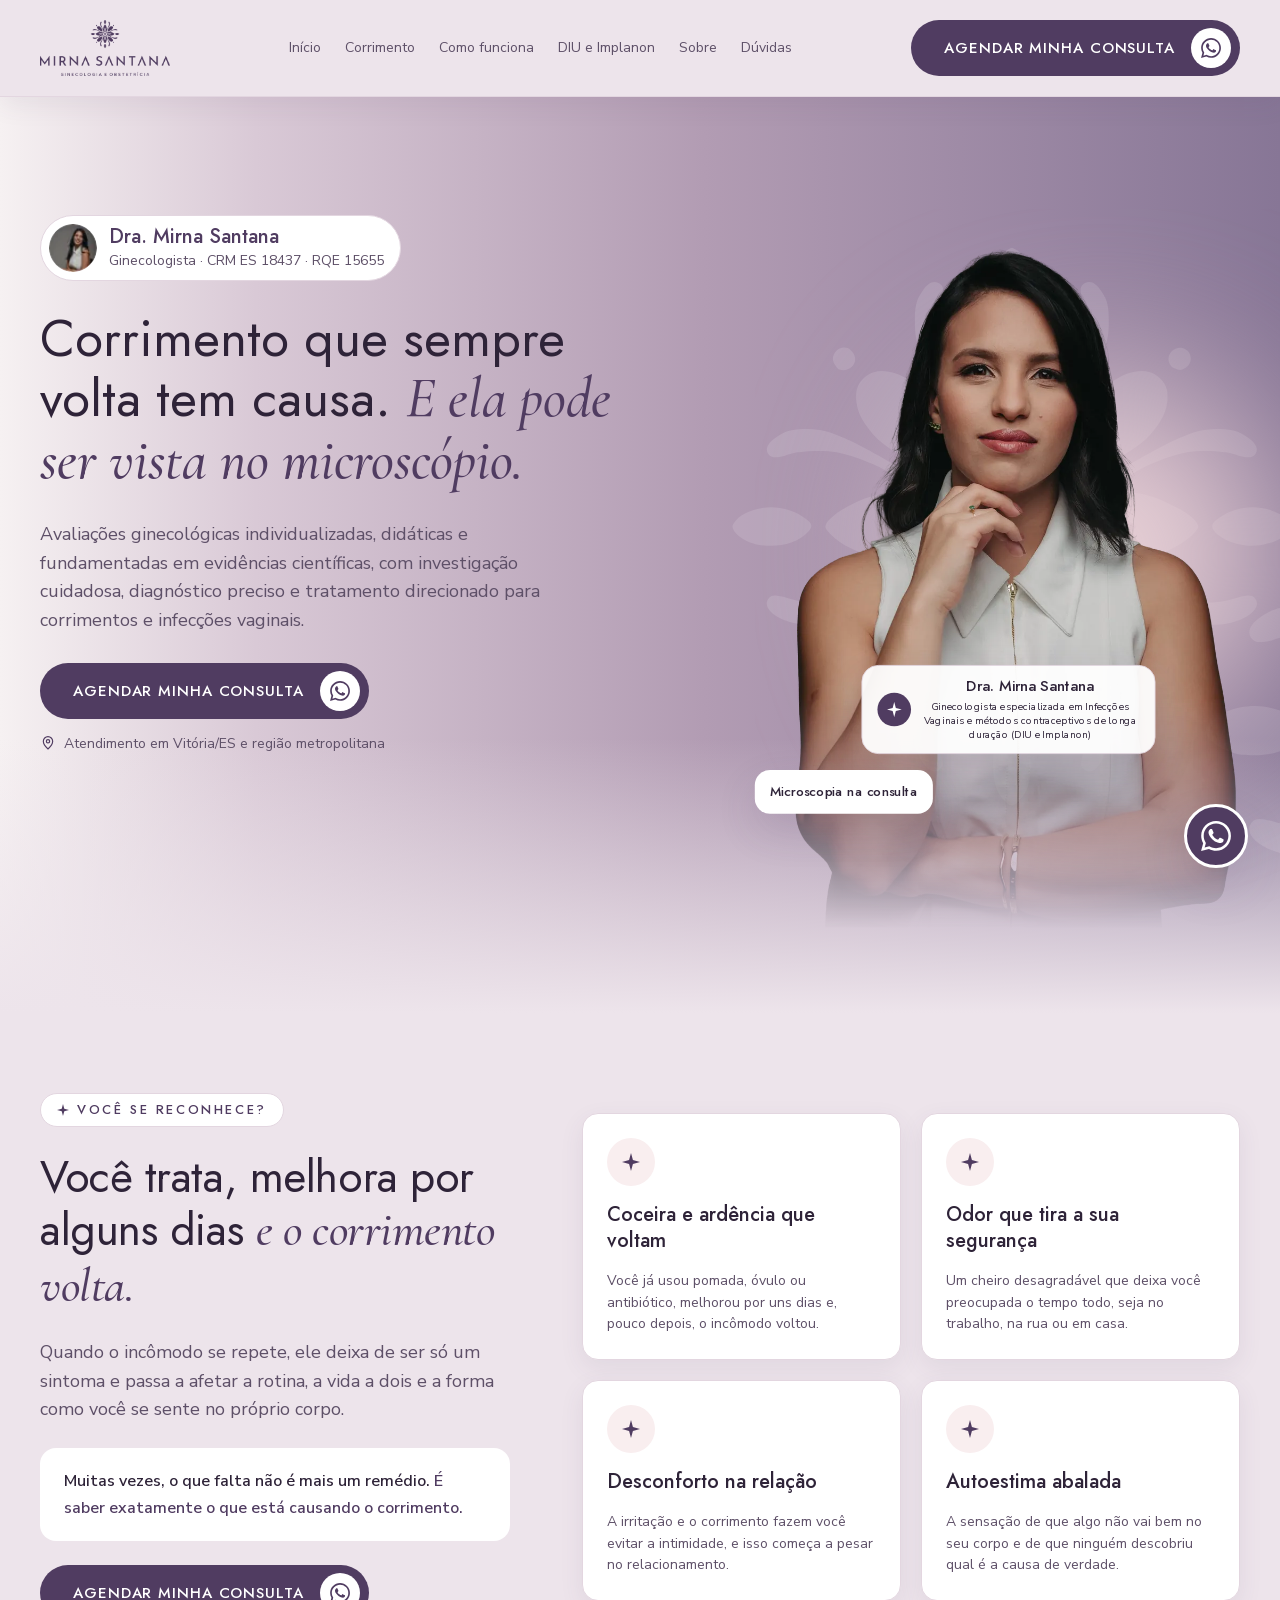
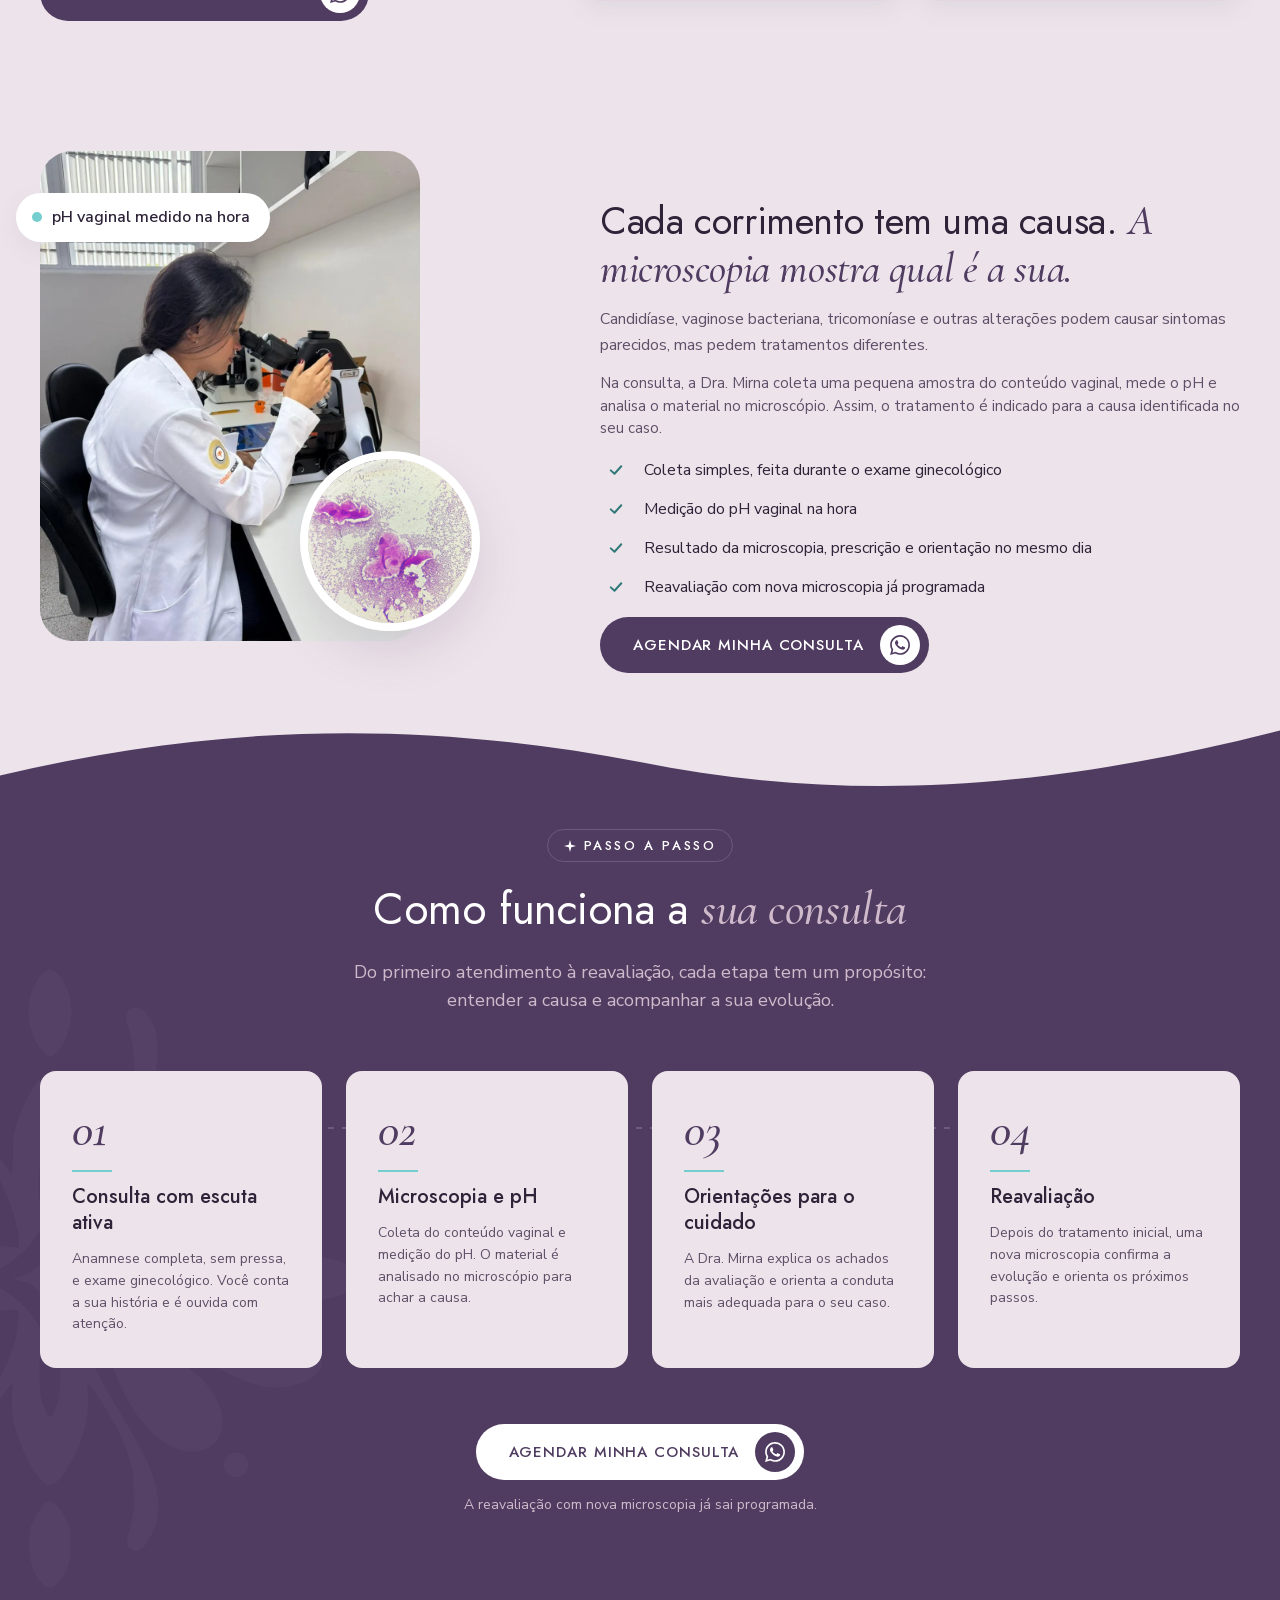
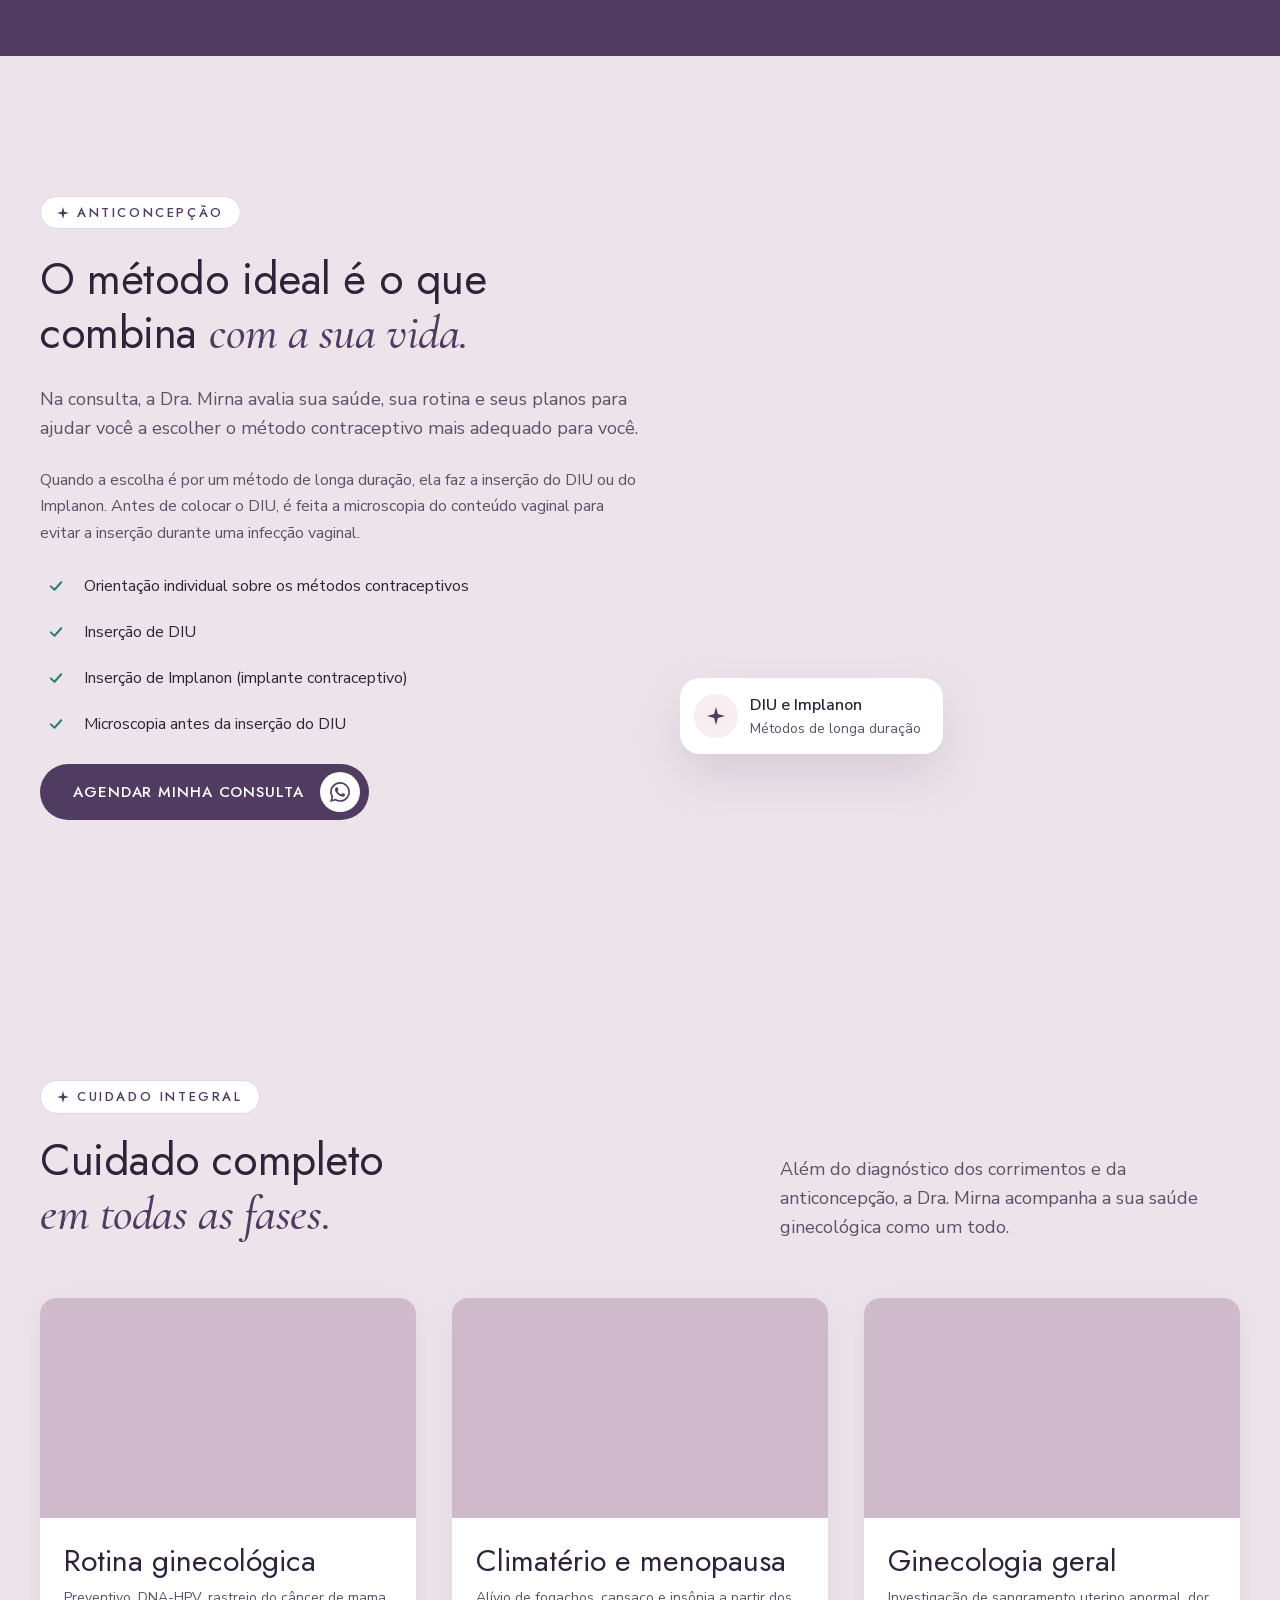
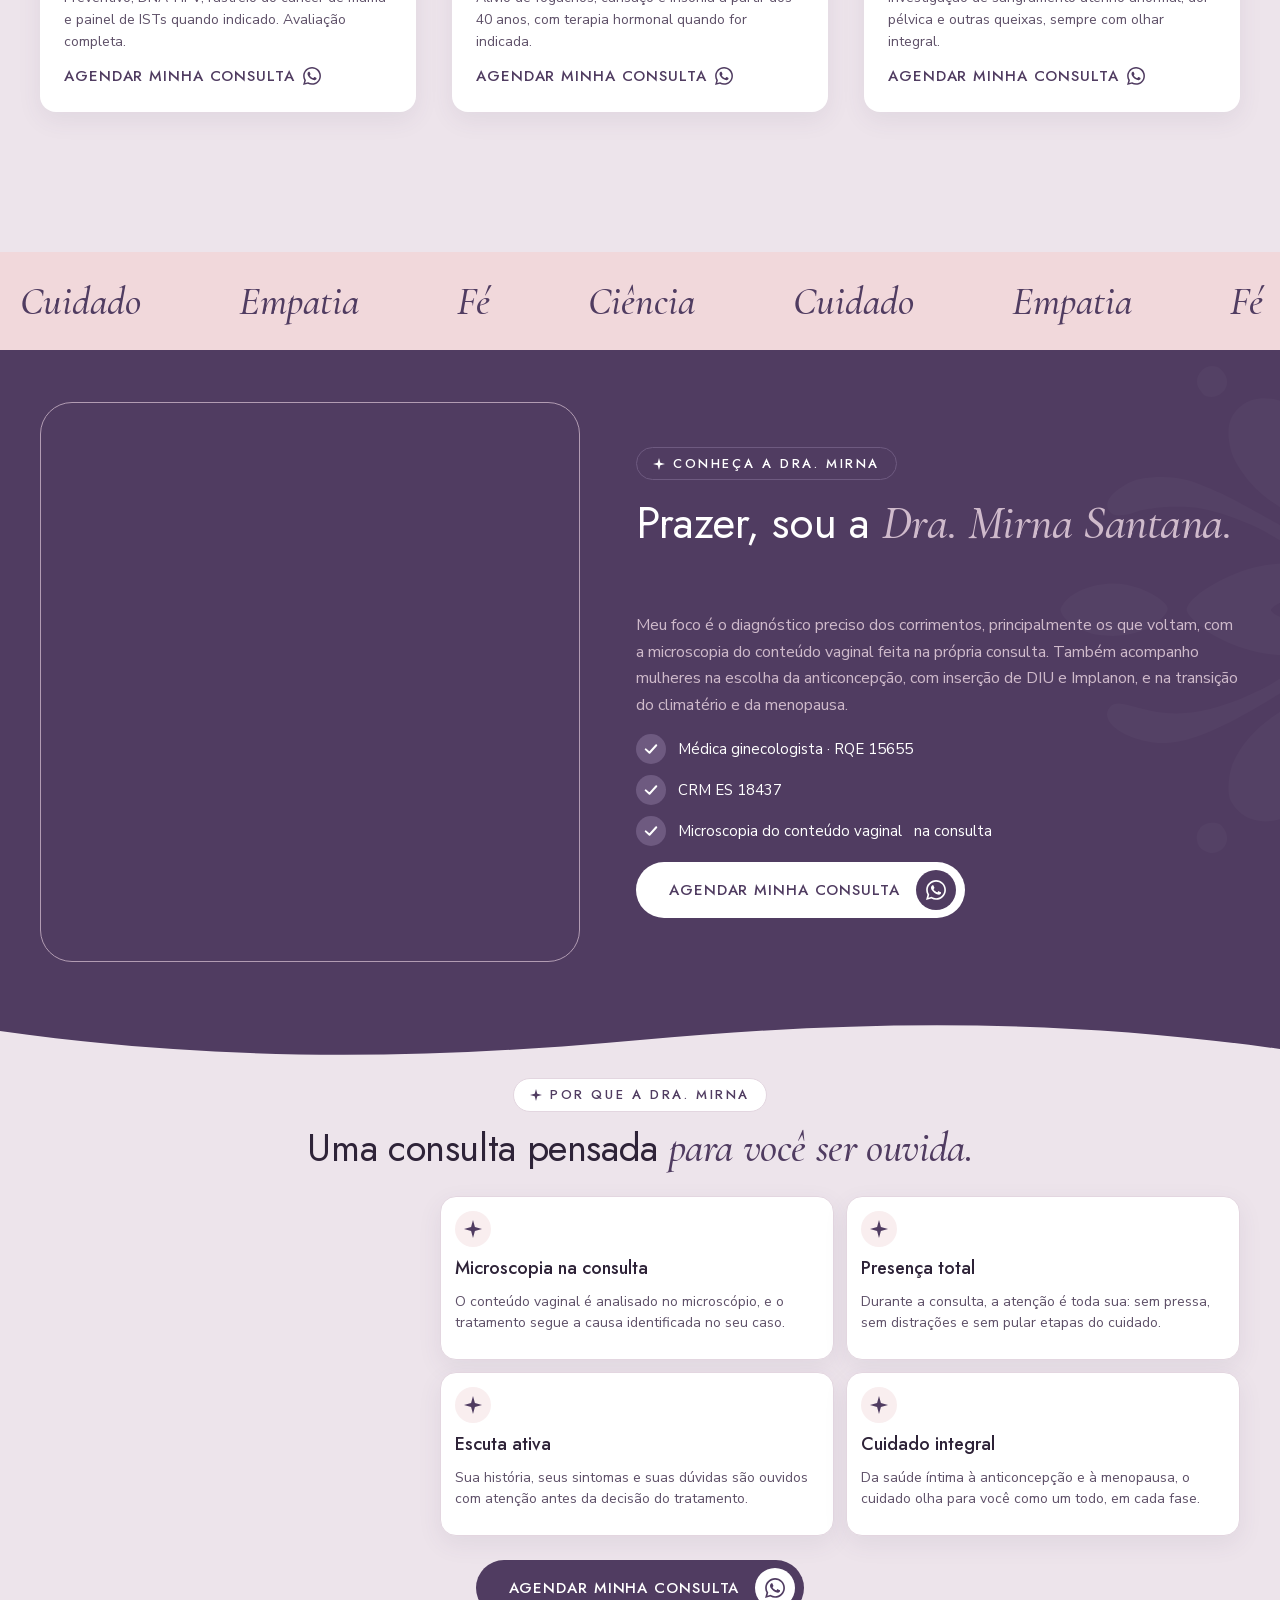
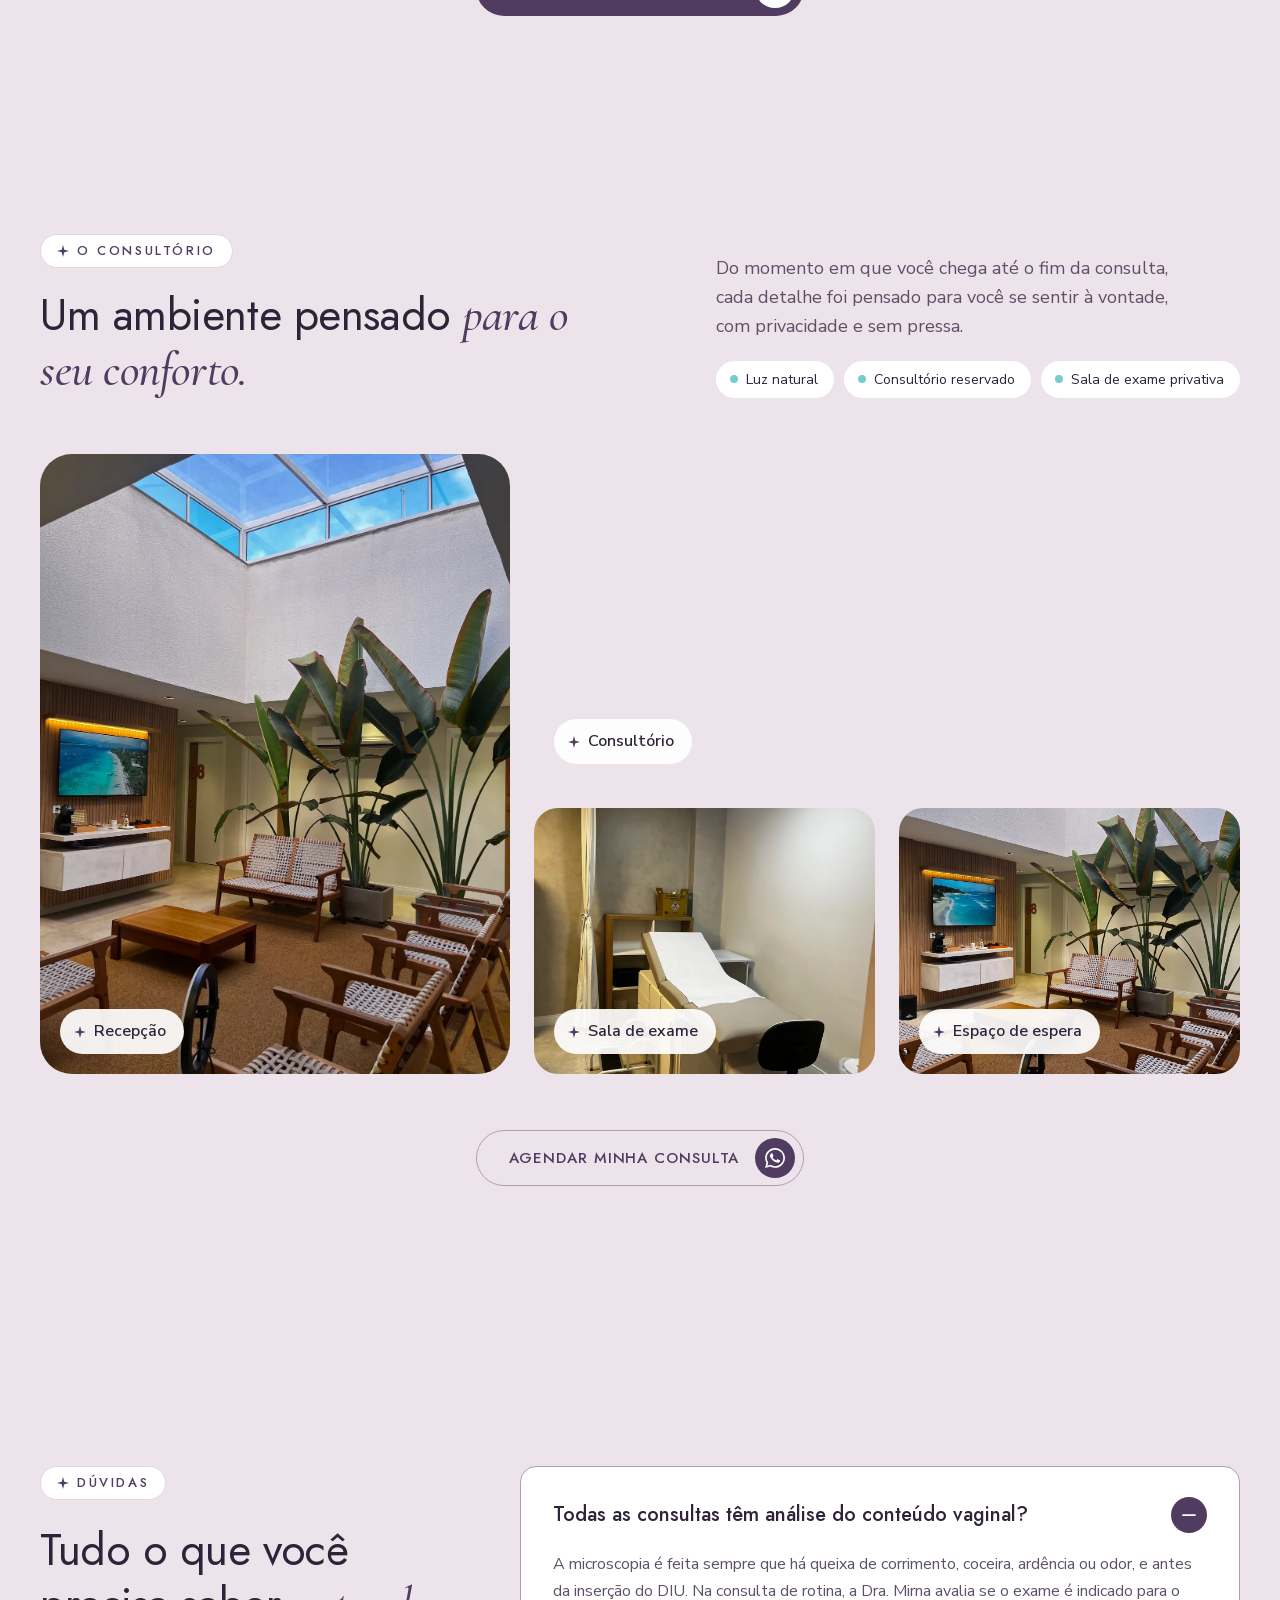
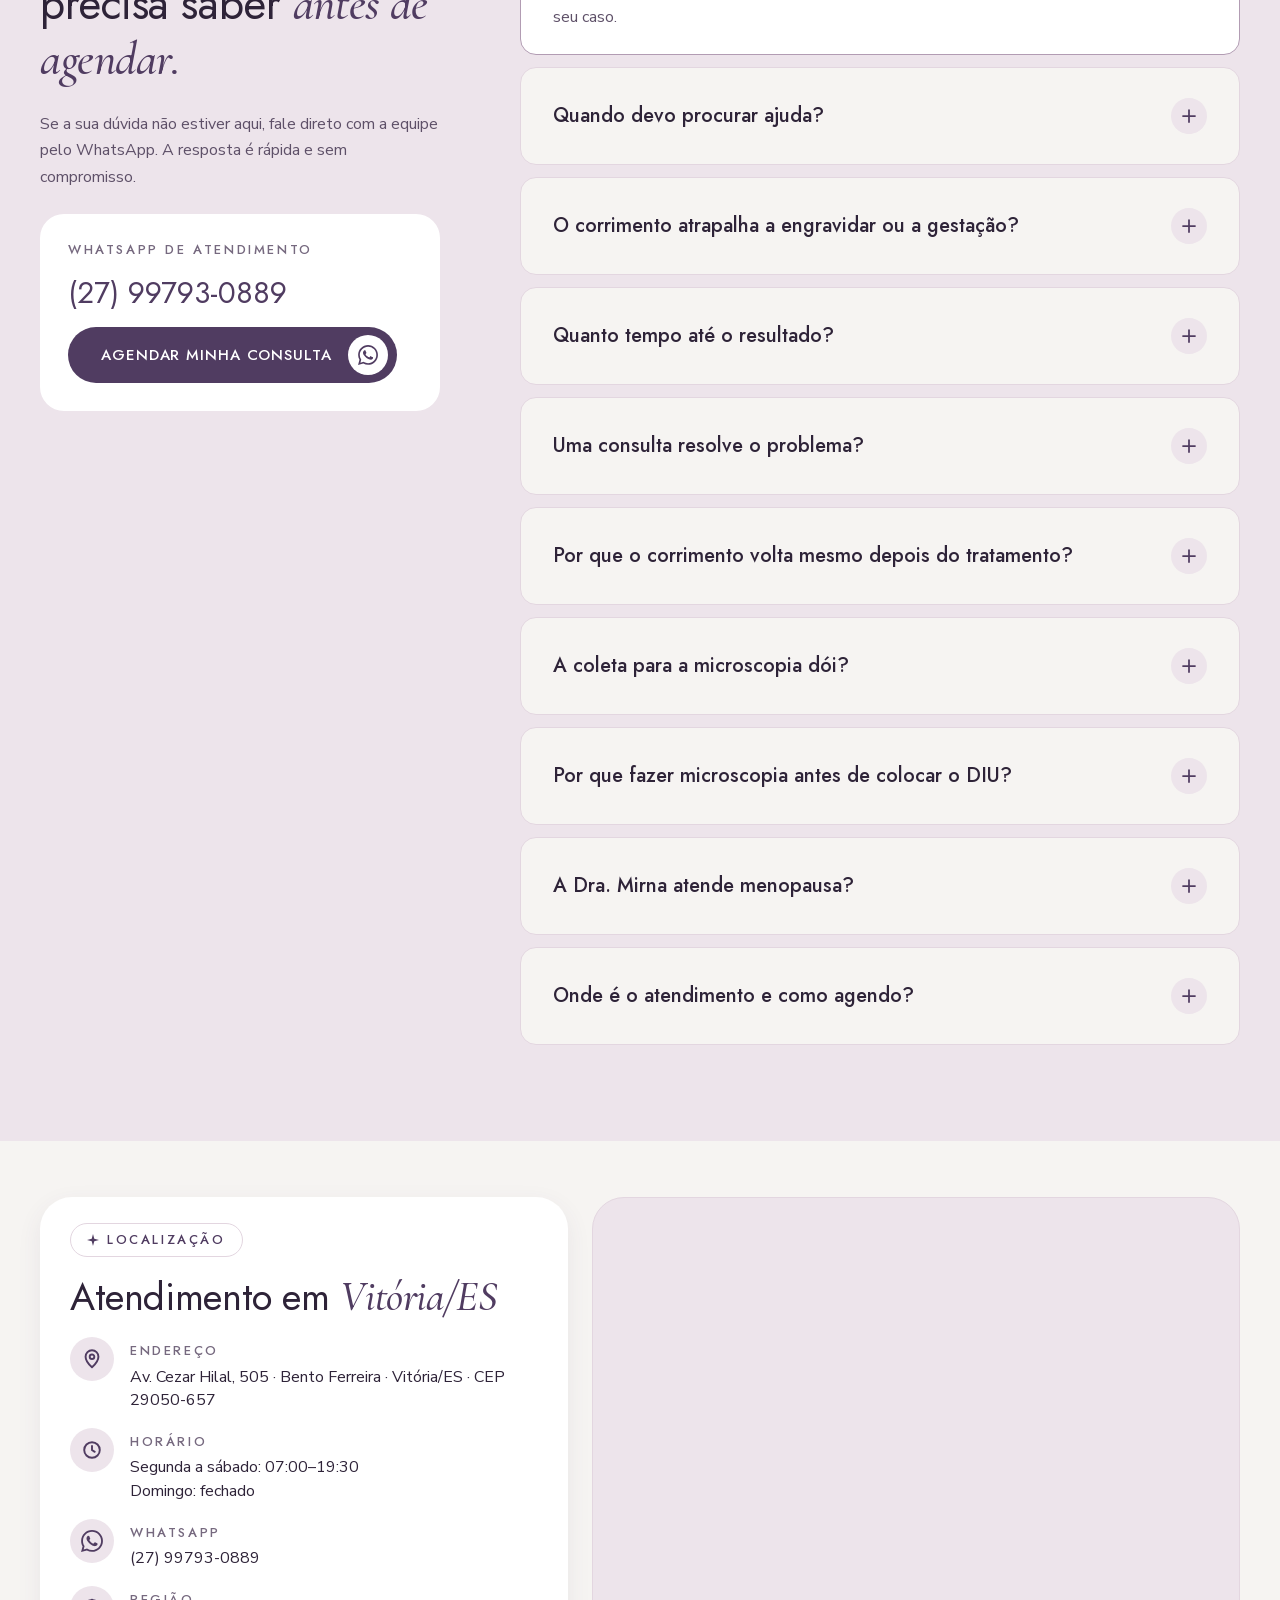
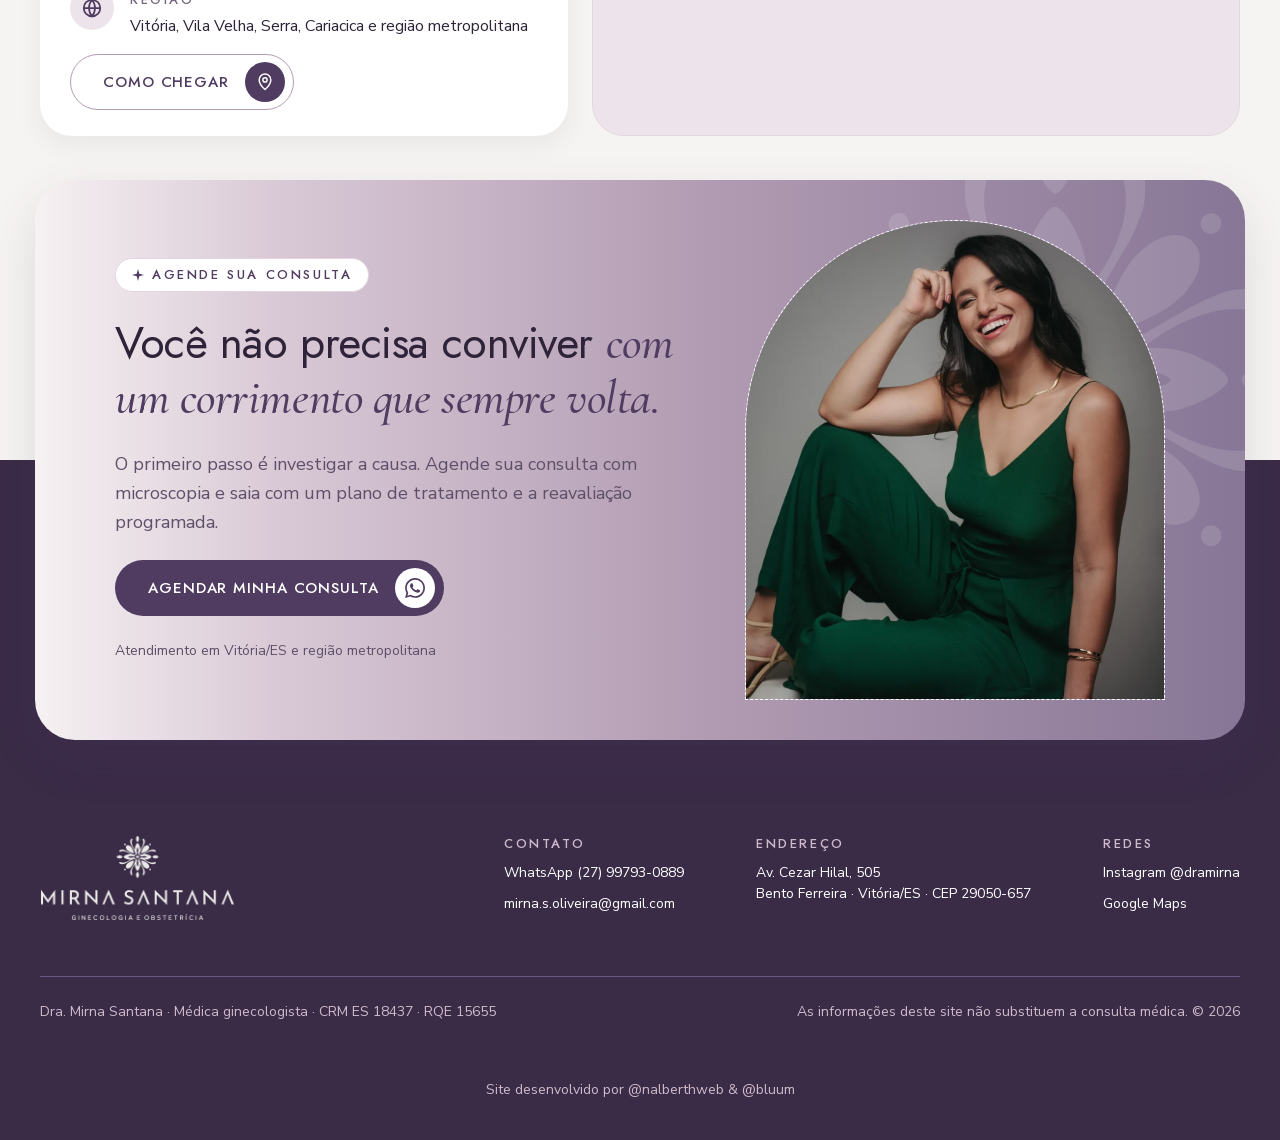
==== index.html @ 60abc52b "Troca foto da maca pela lâmina" ====
<!DOCTYPE html>
<html lang="pt-BR">
<head>
  <meta charset="utf-8">
  <meta name="viewport" content="width=device-width, initial-scale=1">
  <title>Ginecologista em Vitória ES | Dra. Mirna Santana</title>
  <meta name="description" content="Ginecologista em Vitória/ES com microscopia do conteúdo vaginal para corrimento de repetição, DIU, Implanon e menopausa. Agende pelo WhatsApp.">
  <meta property="og:type" content="website">
  <meta property="og:locale" content="pt_BR">
  <meta property="og:title" content="Ginecologista em Vitória ES | Dra. Mirna Santana">
  <meta property="og:description" content="Ginecologista em Vitória/ES com microscopia do conteúdo vaginal para corrimento de repetição, DIU, Implanon e menopausa. Agende pelo WhatsApp.">
  <meta property="og:image" content="assets/img/og-image.jpg">
  <meta name="twitter:card" content="summary_large_image">
  <meta name="twitter:title" content="Ginecologista em Vitória ES | Dra. Mirna Santana">
  <meta name="twitter:description" content="Ginecologista em Vitória/ES com microscopia do conteúdo vaginal para corrimento de repetição, DIU, Implanon e menopausa. Agende pelo WhatsApp.">
  <meta name="twitter:image" content="assets/img/og-image.jpg">
  <!-- PENDENTE: informar o domínio de produção para canonical e URLs absolutas de compartilhamento. -->
  <link rel="icon" type="image/png" sizes="32x32" href="assets/img/favicon-32.png">
  <link rel="apple-touch-icon" sizes="180x180" href="assets/img/favicon-180.png">
  <link rel="preload" href="assets/fonts/jost-latin.woff2" as="font" type="font/woff2" crossorigin>
  <link rel="preload" href="assets/fonts/cormorant-garamond-italic-500.woff2" as="font" type="font/woff2" crossorigin>
  <link rel="preload" href="assets/fonts/nunito-sans-latin.woff2" as="font" type="font/woff2" crossorigin>
  <link rel="stylesheet" href="assets/css/tokens.css">
  <link rel="stylesheet" href="assets/css/base.css">
  <link rel="stylesheet" href="assets/css/components.css">
  <link rel="stylesheet" href="assets/css/sections.css">
  <script type="application/ld+json">
  {
    "@context": "https://schema.org",
    "@type": "Physician",
    "name": "Dra. Mirna Santana",
    "medicalSpecialty": "Gynecologic",
    "telephone": "+55 27 99793-0889",
    "address": {
      "@type": "PostalAddress",
      "streetAddress": "Av. Cezar Hilal, 505, Bento Ferreira",
      "addressLocality": "Vitória",
      "addressRegion": "ES",
      "postalCode": "29050-657",
      "addressCountry": "BR"
    },
    "sameAs": "https://www.instagram.com/dramirna/"
  }
  </script>
  <script type="application/ld+json">
  {
    "@context": "https://schema.org",
    "@type": "FAQPage",
    "mainEntity": [
      {
        "@type": "Question",
        "name": "Todas as consultas têm análise do conteúdo vaginal?",
        "acceptedAnswer": {
          "@type": "Answer",
          "text": "A microscopia é feita sempre que há queixa de corrimento, coceira, ardência ou odor, e antes da inserção do DIU. Na consulta de rotina, a Dra. Mirna avalia se o exame é indicado para o seu caso."
        }
      },
      {
        "@type": "Question",
        "name": "Quando devo procurar ajuda?",
        "acceptedAnswer": {
          "@type": "Answer",
          "text": "Se você percebe corrimento, coceira, ardência, odor ou outro incômodo íntimo, agende uma avaliação. A consulta permite investigar o que está acontecendo no seu caso."
        }
      },
      {
        "@type": "Question",
        "name": "O corrimento atrapalha a engravidar ou a gestação?",
        "acceptedAnswer": {
          "@type": "Answer",
          "text": "Isso depende da causa do corrimento e do seu histórico. A Dra. Mirna avalia os sintomas e orienta os próximos passos de forma individual."
        }
      },
      {
        "@type": "Question",
        "name": "Quanto tempo até o resultado?",
        "acceptedAnswer": {
          "@type": "Answer",
          "text": "A microscopia do conteúdo vaginal é realizada durante a consulta. A Dra. Mirna avalia os achados e orienta os próximos passos de acordo com o seu caso."
        }
      },
      {
        "@type": "Question",
        "name": "Uma consulta resolve o problema?",
        "acceptedAnswer": {
          "@type": "Answer",
          "text": "A consulta é o primeiro passo para identificar a causa e definir o cuidado adequado. A necessidade de acompanhamento depende de cada caso."
        }
      },
      {
        "@type": "Question",
        "name": "Por que o corrimento volta mesmo depois do tratamento?",
        "acceptedAnswer": {
          "@type": "Answer",
          "text": "A recorrência pode ter diferentes causas. Na consulta, a Dra. Mirna investiga o quadro antes de orientar o tratamento."
        }
      },
      {
        "@type": "Question",
        "name": "A coleta para a microscopia dói?",
        "acceptedAnswer": {
          "@type": "Answer",
          "text": "A coleta é feita durante o exame ginecológico. Se você tiver dúvidas ou desconforto, converse com a Dra. Mirna antes e durante o atendimento."
        }
      },
      {
        "@type": "Question",
        "name": "Por que fazer microscopia antes de colocar o DIU?",
        "acceptedAnswer": {
          "@type": "Answer",
          "text": "A análise ajuda a avaliar a saúde vaginal antes da inserção. A Dra. Mirna explica os achados e define com você os próximos passos."
        }
      },
      {
        "@type": "Question",
        "name": "A Dra. Mirna atende menopausa?",
        "acceptedAnswer": {
          "@type": "Answer",
          "text": "Sim. A Dra. Mirna acompanha o climatério e a menopausa, avaliando sintomas e conversando sobre as opções de cuidado para cada mulher."
        }
      },
      {
        "@type": "Question",
        "name": "Onde é o atendimento e como agendo?",
        "acceptedAnswer": {
          "@type": "Answer",
          "text": "O atendimento é na Av. Cezar Hilal, 505, Bento Ferreira, Vitória/ES, CEP 29050-657. Para agendar, fale com a equipe pelo WhatsApp no número (27) 99793-0889."
        }
      }
    ]
  }
  </script>
  <script type="module" src="assets/js/main.js"></script>
</head>
<body>
  <a class="skip-link" href="#conteudo">Pular para o conteúdo</a>
  <a class="whatsapp-float" data-wa="flutuante" href="https://wa.me/5527997930889" target="_blank" rel="noopener" aria-label="Agendar minha consulta pelo WhatsApp"><img src="assets/svg/icone-whatsapp-desktop.svg" alt="" width="30" height="30" aria-hidden="true"></a>
  <span class="header-sentinel" aria-hidden="true"></span>
  <header class="site-header">
    <div class="container site-header__inner">
      <a class="site-header__brand" href="#inicio" aria-label="Dra. Mirna Santana, início">
        <picture>
          <source srcset="assets/img/logo-wordmark-header-desktop.webp" type="image/webp">
          <img class="site-header__logo" src="assets/img/logo-wordmark-header-desktop.png" alt="Dra. Mirna Santana, Ginecologia e Obstetrícia" width="130" height="56" decoding="async">
        </picture>
      </a>
      <button class="site-header__menu-toggle" type="button" aria-label="Abrir menu" aria-controls="menu-principal" aria-expanded="false">
        <img src="assets/svg/icone-menu.svg" alt="" width="22" height="22" aria-hidden="true">
      </button>
      <nav class="site-header__nav" id="menu-principal" aria-label="Navegação principal">
        <a href="#inicio">Início</a>
        <a href="#corrimento">Corrimento</a>
        <a href="#como-funciona">Como funciona</a>
        <a href="#diu-e-implanon">DIU e Implanon</a>
        <a href="#sobre">Sobre</a>
        <a href="#duvidas">Dúvidas</a>
        <a class="btn btn--primary site-header__mobile-cta" data-wa="header" href="https://wa.me/5527997930889" target="_blank" rel="noopener"><span class="btn__label">Agendar minha consulta</span><span class="btn__icon" aria-hidden="true"><img src="assets/svg/icone-whatsapp-desktop.svg" alt="" width="20" height="20"></span></a>
      </nav>
      <a class="btn btn--primary site-header__contact" data-wa="header" href="https://wa.me/5527997930889" target="_blank" rel="noopener"><span class="btn__label">Agendar minha consulta</span><span class="btn__icon" aria-hidden="true"><img src="assets/svg/icone-whatsapp-desktop.svg" alt="" width="20" height="20"></span></a>
    </div>
  </header>
  <main id="conteudo">
    <section class="hero" id="inicio" aria-labelledby="hero-title">
      <div class="hero__decoration hero__decoration--right" aria-hidden="true"></div>
      <div class="container hero__inner">
        <div class="hero__content">
          <div class="selo-medica selo-medica--compact hero__seal">
            <span class="selo-medica__photo"><picture><source media="(min-width: 1024px)" srcset="assets/img/selo-foto-dra-mirna-desktop.webp" type="image/webp"><source srcset="assets/img/selo-foto-dra-mirna.webp" type="image/webp"><img src="assets/img/selo-foto-dra-mirna.png" alt="" width="48" height="48"></picture></span>
            <span class="selo-medica__body"><span class="selo-medica__name">Dra. Mirna Santana</span><span class="selo-medica__registry">Ginecologista · CRM ES 18437 · RQE 15655</span></span>
          </div>
          <h1 class="hero__title" id="hero-title">Corrimento que sempre volta tem causa. <em>E ela pode ser vista no microscópio.</em></h1>
          <p class="hero__description">Avaliações ginecológicas individualizadas, didáticas e fundamentadas em evidências científicas, com investigação cuidadosa, diagnóstico preciso e tratamento direcionado para corrimentos e infecções vaginais.</p>
          <div class="hero__actions">
            <a class="btn btn--primary hero__cta" data-wa="hero" href="https://wa.me/5527997930889" target="_blank" rel="noopener"><span class="btn__label">Agendar minha consulta</span><span class="btn__icon" aria-hidden="true"><img src="assets/svg/icone-whatsapp-desktop.svg" alt="" width="20" height="20"></span></a>
            <p class="hero__location"><img src="assets/svg/icone-pin.svg" alt="" width="16" height="16" aria-hidden="true">Atendimento em Vitória/ES e região metropolitana</p>
          </div>
        </div>
        <div class="hero__media">
          <img class="hero__mandala" src="assets/svg/logo-simbolo1.svg" alt="" width="420" height="420" aria-hidden="true">
          <img class="hero__glow" src="assets/svg/ornamento-hero.svg" alt="" width="414" height="413" aria-hidden="true">
          <picture class="hero__portrait"><source srcset="assets/img/hero-dra-mirna.webp" type="image/webp"><img src="assets/img/hero-dra-mirna.png" alt="Dra. Mirna Santana" width="1068" height="1600" fetchpriority="high"></picture>
          <div class="hero__identity"><span class="hero__identity-icon" aria-hidden="true"><img src="assets/svg/icone-estrela-hero-desktop.svg" alt="" width="18" height="18"></span><span class="hero__identity-copy"><strong>Dra. Mirna Santana</strong><span>Ginecologista especializada em Infecções Vaginais e métodos contraceptivos de longa duração (DIU e Implanon)</span></span></div>
          <div class="hero__note"><strong>Microscopia na consulta</strong></div>
        </div>
      </div>
    </section>
    <section class="problem" id="corrimento" aria-labelledby="problem-title">
      <div class="container problem__inner">
        <div class="problem__left">
          <div class="problem__intro">
            <span class="eyebrow"><img class="eyebrow__icon" src="assets/svg/icone-estrela.svg" alt="" width="12" height="12" aria-hidden="true">Você se reconhece?</span>
            <h2 class="problem__title" id="problem-title">Você trata, melhora por alguns dias <em>e o corrimento volta.</em></h2>
            <p class="problem__description">Quando o incômodo se repete, ele deixa de ser só um sintoma e passa a afetar a rotina, a vida a dois e a forma como você se sente no próprio corpo.</p>
          </div>
          <p class="problem__turn">Muitas vezes, o que falta não é mais um remédio. <strong>É saber exatamente o que está causando o corrimento.</strong></p>
          <a class="btn btn--primary problem__cta" data-wa="problema" href="https://wa.me/5527997930889" target="_blank" rel="noopener"><span class="btn__label">Agendar minha consulta</span><span class="btn__icon" aria-hidden="true"><img src="assets/svg/icone-whatsapp-desktop.svg" alt="" width="20" height="20"></span></a>
        </div>
        <div class="problem__cards">
          <article class="card-sintoma"><span class="card-sintoma__icon"><img src="assets/svg/icone-estrela.svg" alt="" width="18" height="18" aria-hidden="true"></span><h3 class="card-sintoma__title">Coceira e ardência que voltam</h3><p class="card-sintoma__text">Você já usou pomada, óvulo ou antibiótico, melhorou por uns dias e, pouco depois, o incômodo voltou.</p></article>
          <article class="card-sintoma"><span class="card-sintoma__icon"><img src="assets/svg/icone-estrela.svg" alt="" width="18" height="18" aria-hidden="true"></span><h3 class="card-sintoma__title">Odor que tira a sua segurança</h3><p class="card-sintoma__text">Um cheiro desagradável que deixa você preocupada o tempo todo, seja no trabalho, na rua ou em casa.</p></article>
          <article class="card-sintoma"><span class="card-sintoma__icon"><img src="assets/svg/icone-estrela.svg" alt="" width="18" height="18" aria-hidden="true"></span><h3 class="card-sintoma__title">Desconforto na relação</h3><p class="card-sintoma__text">A irritação e o corrimento fazem você evitar a intimidade, e isso começa a pesar no relacionamento.</p></article>
          <article class="card-sintoma"><span class="card-sintoma__icon"><img src="assets/svg/icone-estrela.svg" alt="" width="18" height="18" aria-hidden="true"></span><h3 class="card-sintoma__title">Autoestima abalada</h3><p class="card-sintoma__text">A sensação de que algo não vai bem no seu corpo e de que ninguém descobriu qual é a causa de verdade.</p></article>
        </div>
      </div>
    </section>
    <section class="solution" aria-labelledby="solution-title">
      <div class="solution__arc">
        <div class="container solution__inner">
          <div class="solution__media">
            <picture class="solution__photo"><source srcset="assets/img/dra-mirna-microscopio.webp" type="image/webp"><img src="assets/img/dra-mirna-microscopio.jpg" alt="Dra. Mirna observando uma amostra ao microscópio" width="960" height="1280" loading="lazy" decoding="async"></picture>
            <div class="solution__slide"><img src="assets/img/lamina.webp" alt="Lâmina observada ao microscópio" width="3024" height="4032" loading="lazy" decoding="async"></div>
            <span class="solution__tag"><span aria-hidden="true"></span>pH vaginal medido na hora</span>
          </div>
          <div class="solution__copy">
            <span class="eyebrow solution__eyebrow"><img class="eyebrow__icon" src="assets/svg/icone-estrela.svg" alt="" width="12" height="12" aria-hidden="true">O diferencial da consulta</span>
            <h2 class="solution__title" id="solution-title">Cada corrimento tem uma causa. <em>A microscopia mostra qual é a sua.</em></h2>
            <p class="solution__lead">Candidíase, vaginose bacteriana, tricomoníase e outras alterações podem causar sintomas parecidos, mas pedem tratamentos diferentes.</p>
            <p class="solution__text">Na consulta, a Dra. Mirna coleta uma pequena amostra do conteúdo vaginal, mede o pH e analisa o material no microscópio. Assim, o tratamento é indicado para a causa identificada no seu caso.</p>
            <div class="solution__list">
              <div class="credencial"><span class="credencial__badge"><img src="assets/svg/icone-check.svg" alt="" width="18" height="18" aria-hidden="true"></span><p class="credencial__text"><span class="solution__mobile">Coleta simples, feita durante o exame</span><span class="solution__desktop">Coleta simples, feita durante o exame ginecológico</span></p></div>
              <div class="credencial"><span class="credencial__badge"><img src="assets/svg/icone-check.svg" alt="" width="18" height="18" aria-hidden="true"></span><p class="credencial__text">Medição do pH vaginal na hora</p></div>
              <div class="credencial"><span class="credencial__badge"><img src="assets/svg/icone-check.svg" alt="" width="18" height="18" aria-hidden="true"></span><p class="credencial__text">Resultado da microscopia, prescrição e orientação no mesmo dia</p></div>
              <div class="credencial"><span class="credencial__badge"><img src="assets/svg/icone-check.svg" alt="" width="18" height="18" aria-hidden="true"></span><p class="credencial__text"><span class="solution__mobile">Reavaliação com nova microscopia</span><span class="solution__desktop">Reavaliação com nova microscopia já programada</span></p></div>
            </div>
            <a class="btn btn--primary solution__cta" data-wa="solucao" href="https://wa.me/5527997930889" target="_blank" rel="noopener"><span class="btn__label">Agendar minha consulta</span><span class="btn__icon" aria-hidden="true"><img src="assets/svg/icone-whatsapp-desktop.svg" alt="" width="20" height="20"></span></a>
          </div>
        </div>
      </div>
    </section>
    <section class="process" id="como-funciona" aria-labelledby="process-title">
      <picture class="process__wave" aria-hidden="true"><source media="(min-width: 1024px)" srcset="assets/svg/divisor-onda-como-desktop.svg"><img src="assets/svg/divisor-onda-como-funciona.svg" alt="" width="390" height="40"></picture>
      <picture class="process__decoration" aria-hidden="true"><source media="(min-width: 1024px)" srcset="assets/svg/logo-simbolo-como-desktop.svg"><img src="assets/svg/logo-simbolo3.svg" alt="" width="360" height="360"></picture>
      <div class="container process__inner">
        <div class="process__intro">
          <span class="eyebrow eyebrow--on-dark"><img class="eyebrow__icon" src="assets/svg/icone-estrela-clara.svg" alt="" width="12" height="12" aria-hidden="true">Passo a passo</span>
          <h2 class="process__title" id="process-title">Como funciona a <em>sua consulta</em></h2>
          <p class="process__description">Do primeiro atendimento à reavaliação, cada etapa tem um propósito: entender a causa e acompanhar a sua evolução.</p>
        </div>
        <div class="process__steps">
          <img class="process__line" src="assets/svg/linha-processo-desktop.svg" alt="" width="1100" height="2" aria-hidden="true">
          <article class="card-etapa"><p class="card-etapa__number">01</p><span class="card-etapa__rule" aria-hidden="true"></span><h3 class="card-etapa__title">Consulta com escuta ativa</h3><p class="card-etapa__text">Anamnese completa, sem pressa, e exame ginecológico. Você conta a sua história e é ouvida com atenção.</p></article>
          <article class="card-etapa"><p class="card-etapa__number">02</p><span class="card-etapa__rule" aria-hidden="true"></span><h3 class="card-etapa__title">Microscopia e pH</h3><p class="card-etapa__text">Coleta do conteúdo vaginal e medição do pH. O material é analisado no microscópio para achar a causa.</p></article>
          <article class="card-etapa"><p class="card-etapa__number">03</p><span class="card-etapa__rule" aria-hidden="true"></span><h3 class="card-etapa__title">Orientações para o cuidado</h3><p class="card-etapa__text">A Dra. Mirna explica os achados da avaliação e orienta a conduta mais adequada para o seu caso.</p></article>
          <article class="card-etapa"><p class="card-etapa__number">04</p><span class="card-etapa__rule" aria-hidden="true"></span><h3 class="card-etapa__title">Reavaliação</h3><p class="card-etapa__text">Depois do tratamento inicial, uma nova microscopia confirma a evolução e orienta os próximos passos.</p></article>
        </div>
        <div class="process__actions">
          <a class="btn btn--on-dark" data-wa="como" href="https://wa.me/5527997930889" target="_blank" rel="noopener"><span class="btn__label">Agendar minha consulta</span><span class="btn__icon" aria-hidden="true"><img src="assets/svg/icone-whatsapp-desktop.svg" alt="" width="20" height="20"></span></a>
          <p><span class="process__mobile">A reavaliação já sai programada.</span><span class="process__desktop">A reavaliação com nova microscopia já sai programada.</span></p>
        </div>
      </div>
    </section>
    <section class="diu" id="diu-e-implanon" aria-labelledby="diu-title">
      <div class="container diu__inner">
        <div class="diu__copy">
          <span class="eyebrow diu__eyebrow"><img class="eyebrow__icon" src="assets/svg/icone-estrela.svg" alt="" width="12" height="12" aria-hidden="true">Anticoncepção</span>
          <h2 class="diu__title" id="diu-title">O método ideal é o que combina <em>com a sua vida.</em></h2>
          <p class="diu__lead">Na consulta, a Dra. Mirna avalia sua saúde, sua rotina e seus planos para ajudar você a escolher o método contraceptivo mais adequado para você.</p>
          <p class="diu__text">Quando a escolha é por um método de longa duração, ela faz a inserção do DIU ou do Implanon. Antes de colocar o DIU, é feita a microscopia do conteúdo vaginal para evitar a inserção durante uma infecção vaginal.</p>
          <div class="diu__list">
            <div class="credencial"><span class="credencial__badge"><img src="assets/svg/icone-check.svg" alt="" width="18" height="18" aria-hidden="true"></span><p class="credencial__text"><span class="diu__mobile">Orientação individual sobre os métodos</span><span class="diu__desktop">Orientação individual sobre os métodos contraceptivos</span></p></div>
            <div class="credencial"><span class="credencial__badge"><img src="assets/svg/icone-check.svg" alt="" width="18" height="18" aria-hidden="true"></span><p class="credencial__text">Inserção de DIU</p></div>
            <div class="credencial"><span class="credencial__badge"><img src="assets/svg/icone-check.svg" alt="" width="18" height="18" aria-hidden="true"></span><p class="credencial__text"><span class="diu__mobile">Inserção de Implanon</span><span class="diu__desktop">Inserção de Implanon (implante contraceptivo)</span></p></div>
            <div class="credencial"><span class="credencial__badge"><img src="assets/svg/icone-check.svg" alt="" width="18" height="18" aria-hidden="true"></span><p class="credencial__text">Microscopia antes da inserção do DIU</p></div>
          </div>
          <a class="btn btn--primary diu__cta" data-wa="diu" href="https://wa.me/5527997930889" target="_blank" rel="noopener"><span class="btn__label">Agendar minha consulta</span><span class="btn__icon" aria-hidden="true"><img src="assets/svg/icone-whatsapp-desktop.svg" alt="" width="20" height="20"></span></a>
        </div>
        <div class="diu__media">
          <picture class="diu__photo"><source srcset="assets/img/dra-mirna-consulta.webp" type="image/webp"><img src="assets/img/dra-mirna-consulta.jpg" alt="Dra. Mirna durante atendimento no consultório" width="1068" height="1600" loading="lazy" decoding="async"></picture>
          <span class="diu__chip"><span class="diu__chip-icon" aria-hidden="true"><img src="assets/svg/icone-estrela.svg" alt="" width="18" height="18"></span><span><strong>DIU e Implanon</strong><small>Métodos de longa duração</small></span></span>
        </div>
      </div>
    </section>
    <section class="care" aria-labelledby="care-title">
      <div class="container care__inner">
        <div class="care__header">
          <div class="care__heading"><span class="eyebrow"><img class="eyebrow__icon" src="assets/svg/icone-estrela.svg" alt="" width="12" height="12" aria-hidden="true">Cuidado integral</span><h2 class="care__title" id="care-title">Cuidado completo <em>em todas as fases.</em></h2></div>
          <p class="care__description">Além do diagnóstico dos corrimentos e da anticoncepção, a Dra. Mirna acompanha a sua saúde ginecológica como um todo.</p>
        </div>
        <div class="care__cards">
          <article class="card-servico"><picture class="card-servico__media"><source srcset="assets/img/rotina-ginecologica.webp" type="image/webp"><img src="assets/img/rotina-ginecologica.jpg" alt="Consulta ginecológica de rotina" width="1600" height="1067" loading="lazy" decoding="async"></picture><div class="card-servico__body"><h3 class="card-servico__title">Rotina ginecológica</h3><p class="card-servico__text">Preventivo, DNA-HPV, rastreio do câncer de mama e painel de ISTs quando indicado. Avaliação completa.</p><a class="card-servico__link" data-wa="rotina" href="https://wa.me/5527997930889" target="_blank" rel="noopener">Agendar minha consulta<img src="assets/svg/icone-whatsapp-desktop.svg" alt="" width="18" height="18" aria-hidden="true"></a></div></article>
          <article class="card-servico"><picture class="card-servico__media"><source srcset="assets/img/climaterio-menopausa.webp" type="image/webp"><img src="assets/img/climaterio-menopausa.jpg" alt="Atendimento sobre climatério e menopausa" width="1600" height="1067" loading="lazy" decoding="async"></picture><div class="card-servico__body"><h3 class="card-servico__title">Climatério e menopausa</h3><p class="card-servico__text">Alívio de fogachos, cansaço e insônia a partir dos 40 anos, com terapia hormonal quando for indicada.</p><a class="card-servico__link" data-wa="climaterio" href="https://wa.me/5527997930889" target="_blank" rel="noopener">Agendar minha consulta<img src="assets/svg/icone-whatsapp-desktop.svg" alt="" width="18" height="18" aria-hidden="true"></a></div></article>
          <article class="card-servico"><picture class="card-servico__media"><source srcset="assets/img/ginecologia-geral.webp" type="image/webp"><img src="assets/img/ginecologia-geral.jpg" alt="Exame ginecológico no consultório" width="1600" height="1067" loading="lazy" decoding="async"></picture><div class="card-servico__body"><h3 class="card-servico__title">Ginecologia geral</h3><p class="card-servico__text">Investigação de sangramento uterino anormal, dor pélvica e outras queixas, sempre com olhar integral.</p><a class="card-servico__link" data-wa="geral" href="https://wa.me/5527997930889" target="_blank" rel="noopener">Agendar minha consulta<img src="assets/svg/icone-whatsapp-desktop.svg" alt="" width="18" height="18" aria-hidden="true"></a></div></article>
        </div>
      </div>
    </section>
    <div class="marquee marquee--rose values-band" role="img" aria-label="Cuidado, empatia, fé e ciência">
      <div class="marquee__track"><div class="marquee__group" aria-hidden="true">
        <span>Cuidado</span><img class="marquee__star" src="assets/svg/icone-estrela.svg" alt="" width="18" height="18">
        <span>Empatia</span><img class="marquee__star" src="assets/svg/icone-estrela.svg" alt="" width="18" height="18">
        <span>Fé</span><img class="marquee__star" src="assets/svg/icone-estrela.svg" alt="" width="18" height="18">
        <span>Ciência</span><img class="marquee__star" src="assets/svg/icone-estrela.svg" alt="" width="18" height="18">
      </div></div>
    </div>
    <section class="bio" id="sobre" aria-labelledby="bio-title">
      <div class="container bio__inner">
        <div class="bio__photos">
          <picture class="bio__photo"><source srcset="assets/img/dra-mirna-meio-corpo.webp" type="image/webp"><img src="assets/img/dra-mirna-meio-corpo.jpg" alt="Dra. Mirna Santana sorrindo" width="1068" height="1600" loading="lazy" decoding="async"></picture>
        </div>
        <div class="bio__content">
          <span class="eyebrow eyebrow--on-dark"><img class="eyebrow__icon" src="assets/svg/icone-estrela-clara.svg" alt="" width="12" height="12" aria-hidden="true">Conheça a Dra. Mirna</span>
          <h2 class="bio__title" id="bio-title">Prazer, sou a <em>Dra. Mirna Santana.</em></h2>
          <p class="bio__lead">Médica ginecologista em Vitória/ES.</p>
          <p class="bio__text bio__text--mobile">Na consulta, estou 100% com você. Escuto a sua história com atenção, examino com cuidado e só depois defino o caminho, junto com você.</p>
          <p class="bio__text">Meu foco é o diagnóstico preciso dos corrimentos, principalmente os que voltam, com a microscopia do conteúdo vaginal feita na própria consulta. Também acompanho mulheres na escolha da anticoncepção, com inserção de DIU e Implanon, e na transição do climatério e da menopausa.</p>
          <ul class="bio__credentials">
            <li><span class="bio__check"><img src="assets/svg/icone-check.svg" alt="" width="18" height="18"></span>Médica ginecologista · RQE 15655</li>
            <li><span class="bio__check"><img src="assets/svg/icone-check.svg" alt="" width="18" height="18"></span>CRM ES 18437</li>
            <li><span class="bio__check"><img src="assets/svg/icone-check.svg" alt="" width="18" height="18"></span>Microscopia do conteúdo vaginal<span class="bio__desktop-only"> na consulta</span></li>
          </ul>
          <a class="btn btn--on-dark" data-wa="bio" href="https://wa.me/5527997930889" target="_blank" rel="noopener"><span class="btn__label">Agendar minha consulta</span><span class="btn__icon"><img src="assets/svg/icone-whatsapp-desktop.svg" alt="" width="20" height="20" aria-hidden="true"></span></a>
        </div>
      </div>
    </section>
    <section class="differentials" id="diferenciais" aria-labelledby="differentials-title">
      <div class="container differentials__inner">
        <div class="differentials__header"><span class="eyebrow"><img class="eyebrow__icon" src="assets/svg/icone-estrela.svg" alt="" width="12" height="12" aria-hidden="true">Por que a Dra. Mirna</span><h2 class="differentials__title" id="differentials-title">Uma consulta pensada <em>para você ser ouvida.</em></h2></div>
        <div class="differentials__body">
          <picture class="differentials__photo"><source srcset="assets/img/dra-mirna-corpo-inteiro.webp" type="image/webp"><img src="assets/img/dra-mirna-corpo-inteiro.jpg" alt="Dra. Mirna Santana no consultório" width="1068" height="1600" loading="lazy" decoding="async"></picture>
          <div class="differentials__cards">
            <article class="card-sintoma"><span class="card-sintoma__icon"><img src="assets/svg/icone-estrela.svg" alt="" width="18" height="18" aria-hidden="true"></span><h3 class="card-sintoma__title">Microscopia na consulta</h3><p class="card-sintoma__text">O conteúdo vaginal é analisado no microscópio, e o tratamento segue a causa identificada no seu caso.</p></article>
            <article class="card-sintoma"><span class="card-sintoma__icon"><img src="assets/svg/icone-estrela.svg" alt="" width="18" height="18" aria-hidden="true"></span><h3 class="card-sintoma__title">Presença total</h3><p class="card-sintoma__text">Durante a consulta, a atenção é toda sua: sem pressa, sem distrações e sem pular etapas do cuidado.</p></article>
            <article class="card-sintoma"><span class="card-sintoma__icon"><img src="assets/svg/icone-estrela.svg" alt="" width="18" height="18" aria-hidden="true"></span><h3 class="card-sintoma__title">Escuta ativa</h3><p class="card-sintoma__text">Sua história, seus sintomas e suas dúvidas são ouvidos com atenção antes da decisão do tratamento.</p></article>
            <article class="card-sintoma"><span class="card-sintoma__icon"><img src="assets/svg/icone-estrela.svg" alt="" width="18" height="18" aria-hidden="true"></span><h3 class="card-sintoma__title">Cuidado integral</h3><p class="card-sintoma__text">Da saúde íntima à anticoncepção e à menopausa, o cuidado olha para você como um todo, em cada fase.</p></article>
          </div>
        </div>
        <a class="btn btn--primary" data-wa="diferenciais" href="https://wa.me/5527997930889" target="_blank" rel="noopener"><span class="btn__label">Agendar minha consulta</span><span class="btn__icon"><img src="assets/svg/icone-whatsapp-desktop.svg" alt="" width="20" height="20" aria-hidden="true"></span></a>
      </div>
    </section>
    <section class="gallery" id="consultorio" aria-labelledby="gallery-title">
      <div class="container gallery__inner">
        <div class="gallery__header">
          <div class="gallery__heading"><span class="eyebrow"><img class="eyebrow__icon" src="assets/svg/icone-estrela.svg" alt="" width="12" height="12" aria-hidden="true">O consultório</span><h2 class="gallery__title" id="gallery-title">Um ambiente pensado <em>para o seu conforto.</em></h2></div>
          <div class="gallery__intro"><p>Do momento em que você chega até o fim da consulta, cada detalhe foi pensado para você se sentir à vontade, com privacidade e sem pressa.</p><ul class="gallery__features"><li>Luz natural</li><li>Consultório reservado</li><li>Sala de exame privativa</li></ul></div>
        </div>
        <div class="gallery__grid">
          <figure class="gallery__item gallery__item--reception"><picture><source srcset="assets/img/galeria-recepcao.webp" type="image/webp"><img src="assets/img/galeria-recepcao.jpg" alt="Recepção iluminada e acolhedora" width="1200" height="1600" loading="lazy" decoding="async"></picture><figcaption><img src="assets/svg/icone-estrela.svg" alt="" width="12" height="12" aria-hidden="true">Recepção</figcaption></figure>
          <figure class="gallery__item gallery__item--office"><picture><source srcset="assets/img/galeria-consultorio.webp" type="image/webp"><img src="assets/img/galeria-consultorio.jpg" alt="Consultório da Dra. Mirna Santana" width="1200" height="1600" loading="lazy" decoding="async"></picture><figcaption><img src="assets/svg/icone-estrela.svg" alt="" width="12" height="12" aria-hidden="true">Consultório</figcaption></figure>
          <figure class="gallery__item gallery__item--exam"><picture><source srcset="assets/img/galeria-sala-exame.webp" type="image/webp"><img src="assets/img/galeria-sala-exame.jpg" alt="Sala de exame privativa" width="1200" height="1600" loading="lazy" decoding="async"></picture><figcaption><img src="assets/svg/icone-estrela.svg" alt="" width="12" height="12" aria-hidden="true">Sala de exame</figcaption></figure>
          <figure class="gallery__item gallery__item--waiting"><picture><source srcset="assets/img/galeria-recepcao-detalhe.webp" type="image/webp"><img src="assets/img/galeria-recepcao-detalhe.jpg" alt="Detalhe do espaço de espera" width="1200" height="1600" loading="lazy" decoding="async"></picture><figcaption><img src="assets/svg/icone-estrela.svg" alt="" width="12" height="12" aria-hidden="true"><span class="gallery__waiting-mobile">Espera</span><span class="gallery__waiting-desktop">Espaço de espera</span></figcaption></figure>
        </div>
        <a class="btn btn--secondary" data-wa="galeria" href="https://wa.me/5527997930889" target="_blank" rel="noopener"><span class="btn__label">Agendar minha consulta</span><span class="btn__icon"><img src="assets/svg/icone-whatsapp-desktop.svg" alt="" width="20" height="20" aria-hidden="true"></span></a>
      </div>
    </section>
    <section class="faq" id="duvidas" aria-labelledby="faq-title">
      <div class="container faq__inner">
        <div class="faq__intro"><span class="eyebrow"><img class="eyebrow__icon" src="assets/svg/icone-estrela.svg" alt="" width="12" height="12" aria-hidden="true">Dúvidas</span><h2 class="faq__title" id="faq-title">Tudo o que você precisa saber <em>antes de agendar.</em></h2><p class="faq__description">Se a sua dúvida não estiver aqui, fale direto com a equipe pelo WhatsApp. A resposta é rápida e sem compromisso.</p><div class="faq__contact"><p class="faq__contact-mobile">Ficou alguma dúvida? Fale direto com a equipe pelo WhatsApp.</p><span class="faq__contact-label">WhatsApp de atendimento</span><a class="faq__phone" href="https://wa.me/5527997930889" target="_blank" rel="noopener">(27) 99793-0889</a><a class="btn btn--primary" data-wa="faq" href="https://wa.me/5527997930889" target="_blank" rel="noopener"><span class="btn__label">Agendar minha consulta</span><span class="btn__icon"><img src="assets/svg/icone-whatsapp-desktop.svg" alt="" width="20" height="20" aria-hidden="true"></span></a></div></div>
        <div class="faq__list">
          <article class="faq-item is-open"><h3 class="faq-item__heading"><button class="faq-item__question" type="button" id="faq-question-1" aria-expanded="true" aria-controls="faq-answer-1"><span>Todas as consultas têm análise do conteúdo vaginal?</span><span class="faq-item__icon" aria-hidden="true"><img class="faq-item__icon--closed" src="assets/svg/faq-toggle-fechado.svg" alt="" width="36" height="36"><img class="faq-item__icon--open" src="assets/svg/faq-toggle-aberto.svg" alt="" width="36" height="36"></span></button></h3><div class="faq-item__panel" id="faq-answer-1"><p class="faq-item__answer">A microscopia é feita sempre que há queixa de corrimento, coceira, ardência ou odor, e antes da inserção do DIU. Na consulta de rotina, a Dra. Mirna avalia se o exame é indicado para o seu caso.</p></div></article>
          <article class="faq-item"><h3 class="faq-item__heading"><button class="faq-item__question" type="button" id="faq-question-2" aria-expanded="false" aria-controls="faq-answer-2"><span>Quando devo procurar ajuda?</span><span class="faq-item__icon" aria-hidden="true"><img class="faq-item__icon--closed" src="assets/svg/faq-toggle-fechado.svg" alt="" width="36" height="36"><img class="faq-item__icon--open" src="assets/svg/faq-toggle-aberto.svg" alt="" width="36" height="36"></span></button></h3><div class="faq-item__panel" id="faq-answer-2" hidden><p class="faq-item__answer">Se você percebe corrimento, coceira, ardência, odor ou outro incômodo íntimo, agende uma avaliação. A consulta permite investigar o que está acontecendo no seu caso.</p></div></article>
          <article class="faq-item"><h3 class="faq-item__heading"><button class="faq-item__question" type="button" id="faq-question-3" aria-expanded="false" aria-controls="faq-answer-3"><span>O corrimento atrapalha a engravidar ou a gestação?</span><span class="faq-item__icon" aria-hidden="true"><img class="faq-item__icon--closed" src="assets/svg/faq-toggle-fechado.svg" alt="" width="36" height="36"><img class="faq-item__icon--open" src="assets/svg/faq-toggle-aberto.svg" alt="" width="36" height="36"></span></button></h3><div class="faq-item__panel" id="faq-answer-3" hidden><p class="faq-item__answer">Isso depende da causa do corrimento e do seu histórico. A Dra. Mirna avalia os sintomas e orienta os próximos passos de forma individual.</p></div></article>
          <article class="faq-item"><h3 class="faq-item__heading"><button class="faq-item__question" type="button" id="faq-question-4" aria-expanded="false" aria-controls="faq-answer-4"><span>Quanto tempo até o resultado?</span><span class="faq-item__icon" aria-hidden="true"><img class="faq-item__icon--closed" src="assets/svg/faq-toggle-fechado.svg" alt="" width="36" height="36"><img class="faq-item__icon--open" src="assets/svg/faq-toggle-aberto.svg" alt="" width="36" height="36"></span></button></h3><div class="faq-item__panel" id="faq-answer-4" hidden><p class="faq-item__answer">A microscopia do conteúdo vaginal é realizada durante a consulta. A Dra. Mirna avalia os achados e orienta os próximos passos de acordo com o seu caso.</p></div></article>
          <article class="faq-item"><h3 class="faq-item__heading"><button class="faq-item__question" type="button" id="faq-question-5" aria-expanded="false" aria-controls="faq-answer-5"><span>Uma consulta resolve o problema?</span><span class="faq-item__icon" aria-hidden="true"><img class="faq-item__icon--closed" src="assets/svg/faq-toggle-fechado.svg" alt="" width="36" height="36"><img class="faq-item__icon--open" src="assets/svg/faq-toggle-aberto.svg" alt="" width="36" height="36"></span></button></h3><div class="faq-item__panel" id="faq-answer-5" hidden><p class="faq-item__answer">A consulta é o primeiro passo para identificar a causa e definir o cuidado adequado. A necessidade de acompanhamento depende de cada caso.</p></div></article>
          <article class="faq-item"><h3 class="faq-item__heading"><button class="faq-item__question" type="button" id="faq-question-6" aria-expanded="false" aria-controls="faq-answer-6"><span>Por que o corrimento volta mesmo depois do tratamento?</span><span class="faq-item__icon" aria-hidden="true"><img class="faq-item__icon--closed" src="assets/svg/faq-toggle-fechado.svg" alt="" width="36" height="36"><img class="faq-item__icon--open" src="assets/svg/faq-toggle-aberto.svg" alt="" width="36" height="36"></span></button></h3><div class="faq-item__panel" id="faq-answer-6" hidden><p class="faq-item__answer">A recorrência pode ter diferentes causas. Na consulta, a Dra. Mirna investiga o quadro antes de orientar o tratamento.</p></div></article>
          <article class="faq-item"><h3 class="faq-item__heading"><button class="faq-item__question" type="button" id="faq-question-7" aria-expanded="false" aria-controls="faq-answer-7"><span>A coleta para a microscopia dói?</span><span class="faq-item__icon" aria-hidden="true"><img class="faq-item__icon--closed" src="assets/svg/faq-toggle-fechado.svg" alt="" width="36" height="36"><img class="faq-item__icon--open" src="assets/svg/faq-toggle-aberto.svg" alt="" width="36" height="36"></span></button></h3><div class="faq-item__panel" id="faq-answer-7" hidden><p class="faq-item__answer">A coleta é feita durante o exame ginecológico. Se você tiver dúvidas ou desconforto, converse com a Dra. Mirna antes e durante o atendimento.</p></div></article>
          <article class="faq-item"><h3 class="faq-item__heading"><button class="faq-item__question" type="button" id="faq-question-8" aria-expanded="false" aria-controls="faq-answer-8"><span>Por que fazer microscopia antes de colocar o DIU?</span><span class="faq-item__icon" aria-hidden="true"><img class="faq-item__icon--closed" src="assets/svg/faq-toggle-fechado.svg" alt="" width="36" height="36"><img class="faq-item__icon--open" src="assets/svg/faq-toggle-aberto.svg" alt="" width="36" height="36"></span></button></h3><div class="faq-item__panel" id="faq-answer-8" hidden><p class="faq-item__answer">A análise ajuda a avaliar a saúde vaginal antes da inserção. A Dra. Mirna explica os achados e define com você os próximos passos.</p></div></article>
          <article class="faq-item"><h3 class="faq-item__heading"><button class="faq-item__question" type="button" id="faq-question-9" aria-expanded="false" aria-controls="faq-answer-9"><span>A Dra. Mirna atende menopausa?</span><span class="faq-item__icon" aria-hidden="true"><img class="faq-item__icon--closed" src="assets/svg/faq-toggle-fechado.svg" alt="" width="36" height="36"><img class="faq-item__icon--open" src="assets/svg/faq-toggle-aberto.svg" alt="" width="36" height="36"></span></button></h3><div class="faq-item__panel" id="faq-answer-9" hidden><p class="faq-item__answer">Sim. A Dra. Mirna acompanha o climatério e a menopausa, avaliando sintomas e conversando sobre as opções de cuidado para cada mulher.</p></div></article>
          <article class="faq-item"><h3 class="faq-item__heading"><button class="faq-item__question" type="button" id="faq-question-11" aria-expanded="false" aria-controls="faq-answer-11"><span>Onde é o atendimento e como agendo?</span><span class="faq-item__icon" aria-hidden="true"><img class="faq-item__icon--closed" src="assets/svg/faq-toggle-fechado.svg" alt="" width="36" height="36"><img class="faq-item__icon--open" src="assets/svg/faq-toggle-aberto.svg" alt="" width="36" height="36"></span></button></h3><div class="faq-item__panel" id="faq-answer-11" hidden><p class="faq-item__answer">O atendimento é na Av. Cezar Hilal, 505, Bento Ferreira, Vitória/ES, CEP 29050-657. Para agendar, fale com a equipe pelo WhatsApp no número (27) 99793-0889.</p></div></article>
        </div>
      </div>
    </section>
    <section class="location" id="onde-atendo" aria-labelledby="location-title">
      <div class="container location__inner">
        <div class="location__card">
          <span class="eyebrow"><img class="eyebrow__icon" src="assets/svg/icone-estrela.svg" alt="" width="12" height="12" aria-hidden="true">Localização</span>
          <h2 class="location__title" id="location-title">Atendimento em <em>Vitória/ES</em></h2>
          <dl class="location__details">
            <div class="location__detail"><dt><span class="location__detail-icon"><img src="assets/svg/icone-endereco.svg" alt="" width="22" height="22"></span>Endereço</dt><dd>Av. Cezar Hilal, 505 · Bento Ferreira · Vitória/ES · CEP 29050-657</dd></div>
            <div class="location__detail"><dt><span class="location__detail-icon"><img src="assets/svg/icone-horario.svg" alt="" width="22" height="22"></span>Horário</dt><dd>Segunda a sábado: 07:00–19:30<br>Domingo: fechado</dd></div>
            <div class="location__detail"><dt><span class="location__detail-icon"><img src="assets/svg/icone-whatsapp-desktop.svg" alt="" width="22" height="22"></span>WhatsApp</dt><dd><a href="https://wa.me/5527997930889" target="_blank" rel="noopener">(27) 99793-0889</a></dd></div>
            <div class="location__detail location__detail--region"><dt><span class="location__detail-icon"><img src="assets/svg/icone-regiao-desktop.svg" alt="" width="22" height="22"></span>Região</dt><dd>Vitória, Vila Velha, Serra, Cariacica e região metropolitana</dd></div>
          </dl>
          <a class="btn btn--secondary" href="https://www.google.com/maps/dir/?api=1&amp;destination=Av.%20Cezar%20Hilal%2C%20505%20-%20Bento%20Ferreira%2C%20Vit%C3%B3ria%20-%20ES%2C%2029050-657" target="_blank" rel="noopener"><span class="btn__label">Como chegar</span><span class="btn__icon"><img src="assets/svg/icone-pin.svg" alt="" width="20" height="20" aria-hidden="true"></span></a>
        </div>
        <div class="location__map"><iframe title="Mapa interativo: Av. Cezar Hilal, 505, Bento Ferreira, Vitória/ES" src="https://www.google.com/maps?q=Av.%20Cezar%20Hilal%2C%20505%20-%20Bento%20Ferreira%2C%20Vit%C3%B3ria%20-%20ES%2C%2029050-657&amp;output=embed" loading="lazy" referrerpolicy="strict-origin-when-cross-origin" allowfullscreen></iframe></div>
      </div>
    </section>
    <section class="final-cta" aria-labelledby="final-cta-title">
      <div class="final-cta__card">
        <div class="final-cta__content"><span class="eyebrow"><img class="eyebrow__icon" src="assets/svg/icone-estrela.svg" alt="" width="12" height="12" aria-hidden="true">Agende sua consulta</span><h2 class="final-cta__title" id="final-cta-title">Você não precisa conviver <em>com um corrimento que sempre volta.</em></h2><p class="final-cta__text">O primeiro passo é investigar a causa. Agende sua consulta com microscopia e saia com um plano de tratamento e a reavaliação programada.</p><a class="btn btn--primary" data-wa="final" href="https://wa.me/5527997930889" target="_blank" rel="noopener"><span class="btn__label">Agendar minha consulta</span><span class="btn__icon"><img src="assets/svg/icone-whatsapp-desktop.svg" alt="" width="20" height="20" aria-hidden="true"></span></a><p class="final-cta__location">Atendimento em Vitória/ES e região metropolitana</p></div>
        <picture class="final-cta__photo"><source srcset="assets/img/cta-dra-mirna.webp" type="image/webp"><img src="assets/img/cta-dra-mirna.jpg" alt="Dra. Mirna Santana sorrindo" width="1068" height="1600" loading="lazy" decoding="async"></picture>
      </div>
    </section>
  </main>
  <footer class="site-footer">
    <div class="container site-footer__inner">
      <div class="site-footer__top">
        <div class="site-footer__brand"><picture><source srcset="assets/img/logo-wordmark-footer-desktop.webp" type="image/webp"><img src="assets/img/logo-wordmark-footer-desktop.png" alt="Dra. Mirna Santana, Ginecologia e Obstetrícia" width="195" height="84" loading="lazy" decoding="async"></picture><p>Cuidado, empatia, fé e ciência.</p></div>
        <div class="site-footer__columns">
          <div class="site-footer__column"><h2>Contato</h2><a href="https://wa.me/5527997930889" target="_blank" rel="noopener">WhatsApp (27) 99793-0889</a><a href="mailto:mirna.s.oliveira@gmail.com">mirna.s.oliveira@gmail.com</a></div>
          <div class="site-footer__column"><h2>Endereço</h2><p><span class="site-footer__address-street">Av. Cezar Hilal, 505</span><span class="site-footer__address-detail"><span class="site-footer__mobile-dot"> · </span>Bento Ferreira · Vitória/ES · CEP 29050-657</span></p></div>
          <div class="site-footer__column"><h2>Redes</h2><a href="https://www.instagram.com/dramirna/" target="_blank" rel="noopener">Instagram @dramirna</a><a class="site-footer__google" href="https://www.google.com/maps/search/?api=1&amp;query=Av.%20Cezar%20Hilal%2C%20505%20-%20Bento%20Ferreira%2C%20Vit%C3%B3ria%20-%20ES%2C%2029050-657" target="_blank" rel="noopener">Google Maps</a></div>
        </div>
      </div>
      <div class="site-footer__bar"><p>Dra. Mirna Santana · Médica ginecologista<br class="site-footer__mobile-break"><span class="site-footer__bar-divider"> · </span>CRM ES 18437 · RQE 15655</p><p>As informações deste site não substituem<br class="site-footer__mobile-break"> a consulta médica. © 2026</p></div>
      <p class="site-footer__credit">Site desenvolvido por <a href="https://www.instagram.com/nalberthweb/" target="_blank" rel="noopener">@nalberthweb</a> &amp; <a href="https://bluum.com.br/bluum-sites-e-landing-pages-que-convertem/" target="_blank" rel="noopener">@bluum</a></p>
    </div>
  </footer>
</body>
</html>
---- assets/css/tokens.css ----
:root {
  --ms-ameixa-900: #3a2b47;
  --ms-ameixa-800: #503c61;
  --ms-ameixa-600: #6e5a80;
  --ms-ameixa-400: #877696;
  --ms-lilas-400: #b29cb3;
  --ms-lilas-300: #cfbacb;
  --ms-lilas-200: #e3d6e0;
  --ms-lilas-100: #ede4eb;
  --ms-rose-300: #f1d8db;
  --ms-rose-100: #f9eeef;
  --ms-perola-200: #ebeae8;
  --ms-perola-100: #f6f4f2;
  --ms-perola-000: #ffffff;
  --ms-agua-400: #74cecf;
  --ms-agua-600: #2f7a79;
  --ms-salvia-400: #7aaa9a;
  --ms-tinta-900: #2e2338;
  --ms-tinta-600: #5e5068;
  --ms-tinta-400: #76697f;
  --color-bg-canvas: var(--ms-perola-100);
  --color-bg-surface: var(--ms-perola-000);
  --color-bg-subtle: var(--ms-lilas-100);
  --color-bg-blush: var(--ms-rose-100);
  --color-bg-accent: var(--ms-lilas-300);
  --color-bg-rose: var(--ms-rose-300);
  --color-bg-inverse: var(--ms-ameixa-800);
  --color-bg-inverse-deep: var(--ms-ameixa-900);
  --color-action-primary: var(--ms-ameixa-800);
  --color-action-primary-hover: var(--ms-ameixa-900);
  --color-text-primary: var(--ms-tinta-900);
  --color-text-secondary: var(--ms-tinta-600);
  --color-text-muted: var(--ms-tinta-400);
  --color-text-accent: var(--ms-ameixa-800);
  --color-text-on-inverse: var(--ms-perola-000);
  --color-text-on-inverse-muted: var(--ms-lilas-300);
  --color-border-default: var(--ms-lilas-200);
  --color-border-strong: var(--ms-lilas-400);
  --color-border-inverse: var(--ms-ameixa-600);
  --color-icon-primary: var(--ms-ameixa-800);
  --color-icon-accent: var(--ms-agua-600);
  --color-deco-agua: var(--ms-agua-400);
  --gradient-brand-vertical: linear-gradient(180deg, #f6f1f2 0%, #d9c9d6 45%, #877696 100%);
  --gradient-brand-horizontal: linear-gradient(90deg, #f6f1f2 0%, #d9c9d6 20%, #b29cb3 55%, #877696 100%);
  --font-display: "Jost", system-ui, sans-serif;
  --font-body: "Nunito Sans", system-ui, sans-serif;
  --font-destaque: "Cormorant Garamond", Georgia, serif;
  --space-4: 4px;
  --space-8: 8px;
  --space-12: 12px;
  --space-16: 16px;
  --space-24: 24px;
  --space-32: 32px;
  --space-48: 48px;
  --space-64: 64px;
  --space-96: 96px;
  --space-120: 120px;
  --radius-8: 8px;
  --radius-16: 16px;
  --radius-24: 24px;
  --radius-32: 32px;
  --radius-full: 999px;
  --shadow-soft: 0 8px 24px rgb(80 60 97 / 8%);
  --shadow-floating: 0 20px 48px rgb(80 60 97 / 14%);
  --container: 1200px;
  --gutter: 20px;
  --section-y: var(--space-64);
  --header-height: 77px;
}

@media (min-width: 1024px) {
  :root {
    --gutter: 24px;
    --section-y: var(--space-120);
    --header-height: 97px;
  }
}
---- assets/css/base.css ----
@font-face { font-family: "Jost"; src: url("../fonts/jost-latin.woff2") format("woff2"); font-style: normal; font-weight: 400 500; font-display: swap; }
@font-face { font-family: "Nunito Sans"; src: url("../fonts/nunito-sans-latin.woff2") format("woff2"); font-style: normal; font-weight: 400 600; font-display: swap; }
@font-face { font-family: "Cormorant Garamond"; src: url("../fonts/cormorant-garamond-italic-500.woff2") format("woff2"); font-style: italic; font-weight: 500; font-display: swap; }
*, *::before, *::after { box-sizing: border-box; }
html { scroll-behavior: smooth; }
html::-webkit-scrollbar { width: 7px; }
html::-webkit-scrollbar-track { background: var(--color-bg-subtle); }
html::-webkit-scrollbar-thumb { border: 1px solid var(--color-bg-subtle); border-radius: var(--radius-full); background: var(--ms-ameixa-600); }
html::-webkit-scrollbar-thumb:hover { background: var(--color-action-primary); }
@supports not selector(::-webkit-scrollbar) {
  html { scrollbar-width: thin; scrollbar-color: var(--ms-ameixa-600) var(--color-bg-subtle); }
}
main { overflow-x: clip; }
body { margin: 0; background: var(--color-bg-canvas); color: var(--color-text-primary); font: 400 16px/1.65 var(--font-body); }
img, svg { display: block; max-width: 100%; }
button, input, textarea, select { font: inherit; }
a { color: inherit; }
:focus-visible { outline: 2px solid var(--color-border-strong); outline-offset: 3px; }
[id] { scroll-margin-top: calc(var(--header-height) + var(--space-16)); }
.container { width: min(calc(100% - 2 * var(--gutter)), var(--container)); margin-inline: auto; }
.sr-only { position: absolute; width: 1px; height: 1px; padding: 0; margin: -1px; overflow: hidden; clip: rect(0, 0, 0, 0); white-space: nowrap; border: 0; }
.skip-link { position: fixed; z-index: 20; top: var(--space-8); left: var(--space-8); padding: var(--space-12) var(--space-16); background: var(--color-bg-surface); transform: translateY(-150%); }
.skip-link:focus { transform: translateY(0); }
.site-footer { background: var(--color-bg-inverse-deep); color: var(--color-text-on-inverse-muted); }
.site-footer p { margin: 0; }
@media (prefers-reduced-motion: reduce) { html { scroll-behavior: auto; } }
---- assets/css/components.css ----
/* Componentes compartilhados medidos nos nós MS do Figma. */
.btn { min-height: 56px; width: fit-content; max-width: 100%; display: inline-flex; align-items: center; justify-content: center; gap: var(--space-16); padding: 6.5px var(--space-8) 6.5px var(--space-32); border: 1.5px solid transparent; border-radius: var(--radius-full); font: 500 14px/1.2 var(--font-display); letter-spacing: .06em; text-align: center; text-decoration: none; text-transform: uppercase; cursor: pointer; touch-action: manipulation; transition: background-color .25s cubic-bezier(.32,.72,0,1), border-color .25s cubic-bezier(.32,.72,0,1), box-shadow .25s cubic-bezier(.32,.72,0,1), transform .25s cubic-bezier(.32,.72,0,1); }
.btn--primary { background: var(--color-action-primary); color: var(--color-text-on-inverse); }
.btn--primary:hover { background: var(--color-action-primary-hover); }
.btn--secondary { border-color: var(--color-border-strong); background: transparent; color: var(--color-text-accent); }
.btn--secondary:hover { border-color: var(--color-action-primary); background: var(--color-bg-surface); }
.btn--on-dark { background: var(--color-bg-surface); color: var(--color-text-accent); }
.btn--on-dark:hover { background: var(--color-bg-subtle); }
.btn--no-icon { padding-inline: var(--space-32); }
.btn__label { min-width: 0; }
.btn__icon { width: 40px; height: 40px; flex: none; display: grid; place-items: center; border-radius: var(--radius-full); background: var(--color-bg-surface); transition: transform .25s cubic-bezier(.32,.72,0,1); }
@media (hover: hover) and (pointer: fine) {
  .btn:hover { transform: translateY(-3px); box-shadow: 0 12px 28px rgb(80 60 97 / 22%); }
  .btn:hover .btn__icon { transform: translateX(4px) scale(1.06); }
}
.btn:active { transform: scale(.98); box-shadow: 0 5px 14px rgb(80 60 97 / 18%); }
.btn:active .btn__icon { transform: translateX(3px) scale(1.04); }
.btn--primary:active { background: var(--color-action-primary-hover); }
.btn--secondary:active { border-color: var(--color-action-primary); background: var(--color-bg-surface); }
.btn--on-dark:active { background: var(--color-bg-subtle); }
.btn--secondary .btn__icon, .btn--on-dark .btn__icon { background: var(--color-bg-inverse); }
.btn__icon img { display: block; }
.btn--secondary .btn__icon img, .btn--on-dark .btn__icon img { filter: brightness(0) invert(1); }

.eyebrow { width: fit-content; max-width: 100%; display: inline-flex; align-items: center; gap: var(--space-8); padding: var(--space-8) var(--space-16); border: 1px solid var(--color-border-default); border-radius: var(--radius-full); background: var(--color-bg-surface); color: var(--color-text-accent); font: 500 12px/1.2 var(--font-display); letter-spacing: .2em; text-transform: uppercase; }
.eyebrow--on-dark { border-color: var(--color-border-inverse); background: var(--color-bg-inverse); color: var(--color-text-on-inverse); }
.eyebrow__icon { width: 12px; height: 12px; flex: none; }

.selo-medica { width: fit-content; max-width: 100%; display: inline-flex; align-items: center; gap: var(--space-12); padding: var(--space-8) var(--space-16) var(--space-8) var(--space-8); border: 1px solid var(--color-border-default); border-radius: var(--radius-full); background: var(--color-bg-surface); }
.selo-medica__photo { width: 48px; height: 48px; flex: none; overflow: hidden; border-radius: var(--radius-full); }
.selo-medica__photo img { width: 100%; height: 100%; object-fit: cover; }
.selo-medica__body { min-width: 0; }
.selo-medica__name { display: block; margin: 0; color: var(--color-text-accent); font: 500 20px/1.3 var(--font-display); }
.selo-medica__registry { display: block; margin: 0; color: var(--color-text-secondary); font: 400 14px/1.55 var(--font-body); }
.selo-medica--compact .selo-medica__photo { width: 24px; height: 24px; }
.selo-medica--compact .selo-medica__name { font-size: 13px; }
.selo-medica--compact .selo-medica__registry { font-size: 11px; }

.credencial { display: flex; align-items: center; gap: var(--space-12); min-width: 0; }
.credencial__badge { width: 32px; height: 32px; flex: none; display: grid; place-items: center; border-radius: var(--radius-full); background: var(--color-bg-subtle); }
.credencial__badge img { display: block; }
.credencial__text { margin: 0; color: var(--color-text-primary); font: 400 16px/1.65 var(--font-body); overflow-wrap: anywhere; }

.card-sintoma, .card-etapa, .card-servico { min-width: 0; border-radius: var(--radius-16); }
.card-sintoma { display: flex; flex-direction: column; align-items: flex-start; gap: var(--space-16); padding: var(--space-24); border: 1px solid var(--color-border-default); background: var(--color-bg-surface); box-shadow: var(--shadow-soft); }
.card-sintoma__icon { width: 48px; height: 48px; flex: none; display: grid; place-items: center; border-radius: var(--radius-full); background: var(--color-bg-blush); }
.card-sintoma__title { margin: 0; color: var(--color-text-primary); font: 500 20px/1.3 var(--font-display); }
.card-sintoma__text { margin: 0; color: var(--color-text-secondary); font: 400 14px/1.55 var(--font-body); }

.card-etapa { display: flex; flex-direction: column; align-items: flex-start; gap: var(--space-12); padding: var(--space-32); background: var(--color-bg-subtle); }
.card-etapa__number { margin: 0; color: var(--color-text-accent); font: italic 500 48px/1.15 var(--font-destaque); }
.card-etapa__rule { width: 40px; height: 2px; background: var(--color-deco-agua); }
.card-etapa__title { margin: 0; color: var(--color-text-primary); font: 500 20px/1.3 var(--font-display); }
.card-etapa__text { margin: 0; color: var(--color-text-secondary); font: 400 14px/1.55 var(--font-body); }

.card-servico { display: flex; flex-direction: column; overflow: hidden; background: var(--color-bg-surface); box-shadow: var(--shadow-soft); }
.card-servico__media { display: block; width: 100%; height: 220px; overflow: hidden; background: var(--color-bg-accent); }
.card-servico__media img { width: 100%; height: 100%; object-fit: cover; }
.card-servico__body { display: flex; flex-direction: column; align-items: flex-start; gap: var(--space-12); padding: var(--space-24); }
.card-servico__title { margin: 0; color: var(--color-text-primary); font: 400 24px/1.25 var(--font-display); }
.card-servico__text { margin: 0; color: var(--color-text-secondary); font: 400 14px/1.55 var(--font-body); }
.card-servico__link { min-height: 48px; display: inline-flex; align-items: center; gap: var(--space-8); color: var(--color-text-accent); font: 500 14px/1.2 var(--font-display); letter-spacing: .06em; text-decoration: none; text-transform: uppercase; }
.card-servico__link:hover { text-decoration: underline; text-underline-offset: 4px; }
.card-servico__link img { flex: none; transition: transform .25s cubic-bezier(.32,.72,0,1); }
.card-servico__link:hover img { transform: scale(1.12); }

.faq-item { width: 100%; max-width: 760px; padding: 18px var(--space-16) 18px 20px; border: 1px solid var(--color-border-default); border-radius: var(--radius-16); background: var(--color-bg-canvas); transition: border-color .25s ease, background-color .25s ease; }
.faq-item:hover { border-color: var(--color-border-strong); background: var(--color-bg-surface); }
.faq-item.is-open, .faq-item:has(.faq-item__question[aria-expanded="true"]) { border-color: var(--color-border-strong); background: var(--color-bg-surface); }
.faq-item__question { width: 100%; min-height: 48px; display: flex; align-items: center; justify-content: space-between; gap: var(--space-24); padding: 0; border: 0; background: transparent; color: var(--color-text-primary); font: 500 17px/1.3 var(--font-display); text-align: left; cursor: pointer; }
.faq-item__question span:first-child { min-width: 0; }
.faq-item__icon { width: 36px; height: 36px; flex: none; transition: transform .25s cubic-bezier(.32,.72,0,1); }
.faq-item__question:hover .faq-item__icon { transform: scale(1.08); }
.faq-item__icon--open { display: none; }
.faq-item.is-open .faq-item__icon--open, .faq-item:has(.faq-item__question[aria-expanded="true"]) .faq-item__icon--open { display: block; }
.faq-item.is-open .faq-item__icon--closed, .faq-item:has(.faq-item__question[aria-expanded="true"]) .faq-item__icon--closed { display: none; }
.faq-item__answer { margin: var(--space-12) 0 0; color: var(--color-text-secondary); font: 400 16px/1.65 var(--font-body); }

.marquee { overflow: hidden; }
.marquee__track { width: max-content; display: flex; align-items: center; }
.marquee__group { display: flex; align-items: center; gap: var(--space-32); flex: none; padding-inline: var(--space-16); white-space: nowrap; }
.marquee__star { flex: none; }
.marquee.is-ready:not(.is-paused) .marquee__track { animation: marquee-loop 28s linear infinite; }
.marquee:hover .marquee__track { animation-play-state: paused; }
.marquee--rose { background: var(--color-bg-rose); color: var(--color-text-accent); }
.marquee--ameixa { background: var(--color-bg-inverse); color: var(--color-text-on-inverse); }
@keyframes marquee-loop { to { transform: translateX(-50%); } }

@media (min-width: 1024px) {
  .btn { font-size: 15px; }
  .btn__label { white-space: nowrap; }
  .eyebrow { font-size: 13px; }
  .card-servico__title { font-size: 30px; }
  .card-servico__link { font-size: 15px; }
  .faq-item__question { font-size: 20px; }
  .faq-item { padding: var(--space-24) var(--space-32); }
}
@media (prefers-reduced-motion: reduce) {
  .btn, .btn__icon, .card-servico__link img, .faq-item, .faq-item__icon { transition: none; }
  .btn:hover, .btn:hover .btn__icon, .btn:active, .btn:active .btn__icon, .card-servico__link:hover img, .faq-item__question:hover .faq-item__icon { transform: none; }
  .marquee__track { animation: none !important; }
}
---- assets/css/sections.css ----
/* Fase 2: cabeçalho responsivo (nós 20025:352 e 20011:17). */
.header-sentinel { position: absolute; top: 16px; left: 0; width: 1px; height: 1px; pointer-events: none; }
.site-header { position: sticky; z-index: 10; top: 0; min-height: var(--header-height); border-bottom: 1px solid var(--color-border-default); background: var(--color-bg-subtle); -webkit-backdrop-filter: blur(16px); backdrop-filter: blur(16px); }
.site-header.is-scrolled { box-shadow: var(--shadow-soft); }
.site-header__inner { height: calc(var(--header-height) - 1px); display: flex; align-items: center; justify-content: space-between; gap: var(--space-16); }
.site-header__brand { display: block; flex: none; }
.site-header__brand picture, .site-header__logo { display: block; }
.site-header__logo { width: 130.2px; height: 56px; }
.site-header__menu-toggle { position: relative; width: 48px; height: 48px; flex: none; display: grid; place-items: center; padding: 0; border: 0; border-radius: var(--radius-full); background: var(--ms-lilas-200); color: var(--color-text-accent); cursor: pointer; transition: background-color .25s ease, transform .25s ease; }
.site-header__menu-toggle:hover { transform: scale(1.06); background: var(--color-bg-accent); }
.site-header__menu-toggle:active { transform: scale(.94); background: var(--color-bg-accent); }
.site-header__menu-toggle img { display: block; }
.site-header__menu-toggle::before, .site-header__menu-toggle::after { content: ""; position: absolute; width: 22px; height: 2px; border-radius: var(--radius-full); background: var(--color-text-accent); opacity: 0; transition: transform .25s cubic-bezier(.32,.72,0,1), opacity .25s cubic-bezier(.32,.72,0,1); }
.site-header.is-menu-open .site-header__menu-toggle img { opacity: 0; }
.site-header.is-menu-open .site-header__menu-toggle::before { opacity: 1; transform: rotate(45deg); }
.site-header.is-menu-open .site-header__menu-toggle::after { opacity: 1; transform: rotate(-45deg); }
.site-header__nav { position: absolute; top: 100%; left: 0; width: 100%; max-height: calc(100dvh - var(--header-height)); display: none; flex-direction: column; align-items: stretch; gap: var(--space-8); overflow-y: auto; padding: var(--space-24) var(--gutter) var(--space-32); border-bottom: 1px solid var(--color-border-default); background: var(--color-bg-subtle); box-shadow: var(--shadow-floating); }
.site-header.is-menu-open .site-header__nav { display: flex; }
.site-header__nav > a:not(.btn) { min-height: 48px; display: flex; align-items: center; padding-inline: var(--space-12); border-radius: var(--radius-8); color: var(--color-text-secondary); font: 400 16px/1.55 var(--font-body); text-decoration: none; }
.site-header__nav > a:not(.btn):hover { background: var(--color-bg-subtle); color: var(--color-text-accent); }
.site-header__mobile-cta { margin-top: var(--space-8); }
.site-header__contact { display: none; }
.has-menu-open { overflow: hidden; }
@media (min-width: 1024px) {
  .site-header { background: var(--color-bg-subtle); }
  .site-header__logo { width: 130.2px; height: 56px; }
  .site-header__menu-toggle, .site-header__mobile-cta { display: none; }
  .site-header__nav { position: static; width: auto; max-height: none; display: flex; flex-direction: row; align-items: center; gap: clamp(16px, 1.875vw, 36px); overflow: visible; padding: 0; border: 0; background: transparent; box-shadow: none; }
  .site-header__nav > a:not(.btn) { min-height: 48px; padding: 0; border-radius: 0; font-size: 14px; white-space: nowrap; }
  .site-header__nav > a:not(.btn):hover { background: transparent; text-decoration: underline; text-underline-offset: 4px; }
  .site-header__contact { display: inline-flex; flex: none; }
}
@media (prefers-reduced-motion: reduce) {
  .site-header__menu-toggle, .site-header__menu-toggle::before, .site-header__menu-toggle::after { transition: none; }
  .site-header__menu-toggle:hover, .site-header__menu-toggle:active { transform: none; }
}

/* Hero: nós 20025:358 (mobile) e 20012:8 (desktop). */
.hero { position: relative; isolation: isolate; min-height: 999px; overflow: hidden; background: linear-gradient(180deg, transparent 68%, var(--color-bg-subtle) 100%), linear-gradient(180deg, #f6f1f2 0%, #d9c9d6 35%, #b29cb3 70%, #877696 100%); }
.hero__inner { position: relative; min-height: 999px; padding-top: 36px; }
.hero__content { position: relative; z-index: 2; display: flex; flex-direction: column; align-items: flex-start; gap: 22px; }
.hero__seal { min-height: 30px; gap: 5px; padding: 3px 9px 3px 3px; border: 0; }
.hero__seal .selo-medica__photo { width: 22px; height: 22px; }
.hero__seal .selo-medica__name { font-size: 9px; line-height: 1.2; }
.hero__seal .selo-medica__registry { font-size: 6.5px; line-height: 1.35; white-space: nowrap; }
.hero__title { width: 100%; max-width: 600px; margin: 0; color: var(--color-text-primary); font: 400 36px/1.2 var(--font-display); }
.hero__title em { color: var(--color-text-accent); font: italic 500 40px/1.15 var(--font-destaque); }
.hero__description { width: 100%; max-width: 540px; margin: 0; color: var(--color-text-secondary); font: 400 17px/1.6 var(--font-body); }
.hero__actions { display: flex; flex-direction: column; align-items: flex-start; gap: 14px; }
.hero__cta { min-width: 0; }
.hero__location { display: flex; align-items: center; gap: 8px; margin: 0; color: var(--color-text-secondary); font: 400 14px/1.5 var(--font-body); }
.hero__location img { flex: none; }
.hero__media { position: relative; z-index: 1; width: 100%; height: 440px; margin-top: 12px; }
.hero__mandala { position: absolute; z-index: 0; top: 0; left: -55px; width: 420px; max-width: none; height: 420px; }
.hero__glow { position: absolute; z-index: 0; top: -20px; left: -30px; width: 413.5px; max-width: none; height: 412.5px; }
.hero__portrait { position: absolute; z-index: 1; top: -88px; left: -4px; display: block; width: 379px; max-width: none; -webkit-mask-image: linear-gradient(to bottom, #000 0%, #000 66%, transparent 93%); mask-image: linear-gradient(to bottom, #000 0%, #000 66%, transparent 93%); }
.hero__portrait img { display: block; width: 100%; height: auto; max-width: none; }
.hero__identity { position: absolute; z-index: 2; top: 175px; left: 50%; width: min(300px, calc(100% - 16px)); display: flex; align-items: center; gap: 9px; padding: 10px 13px; transform: translateX(-50%); border: 1px solid var(--color-border-default); border-radius: 16px; background: rgb(255 255 255 / 94%); box-shadow: var(--shadow-floating); color: var(--color-text-primary); text-align: center; }
.hero__identity-icon { width: 28px; height: 28px; flex: none; display: grid; place-items: center; border-radius: 50%; background: var(--color-bg-inverse); }
.hero__identity-icon img { width: 12px; height: 12px; }
.hero__identity-copy { min-width: 0; display: grid; gap: 3px; }
.hero__identity strong { font: 500 14px/1.25 var(--font-display); }
.hero__identity-copy > span { font: 400 12px/1.35 var(--font-body); }
.hero__note { position: absolute; z-index: 2; top: 330px; left: -4px; display: flex; align-items: center; width: fit-content; max-width: calc(100% + 8px); min-height: 49px; padding: 7px 14px; border-radius: 13px; background: #fff; box-shadow: var(--shadow-floating); color: var(--color-text-primary); }
.hero__note strong { display: block; font: 500 10.3px/1.3 var(--font-display); white-space: nowrap; }
.hero__decoration { display: none; }

@media (min-width: 768px) and (max-width: 1023px) {
  .hero__inner { min-height: 930px; }
  .hero__content { max-width: 600px; }
  .hero__media { width: 460px; margin-inline: auto; }
  .hero__mandala { left: 0; }
  .hero__portrait { left: 46px; }
  .hero__note { left: 46px; }
}

@media (min-width: 1024px) {
  .hero { min-height: 916px; background: linear-gradient(180deg, transparent 70%, var(--color-bg-subtle) 100%), linear-gradient(90deg, #f6f1f2 0%, #d9c9d6 20%, #b29cb3 55%, #877696 100%); }
  .hero__inner { min-height: 916px; padding-top: 118px; }
  .hero__content { width: 50%; gap: 28px; }
  .hero__seal { min-height: 66px; gap: 12px; padding: 8px 16px 8px 8px; border: 1px solid var(--color-border-default); }
  .hero__seal .selo-medica__photo { width: 48px; height: 48px; }
  .hero__seal .selo-medica__name { font-size: 20px; line-height: 1.3; }
  .hero__seal .selo-medica__registry { font-size: 14px; line-height: 1.55; }
  .hero__title { font-size: 56px; line-height: 1.15; }
  .hero__title em { font-size: 62px; line-height: 1.1; }
  .hero__description { font-size: 18px; }
  .hero__media { position: absolute; top: 88px; right: 0; width: 520px; height: 660px; margin: 0; }
  .hero__mandala { top: -47px; left: -162px; width: 666px; height: 665px; content: url("../svg/logo-simbolo-hero-desktop-2.svg"); }
  .hero__glow { top: -93px; left: -135px; width: 827px; height: 825px; content: url("../svg/ornamento-hero-desktop.svg"); }
  .hero__portrait { top: -179px; left: -172px; width: 677px; }
  .hero__identity { top: 450px; left: 167px; width: 350px; gap: 12px; padding: 13px 18px; border-radius: 20px; }
  .hero__identity-icon { width: 40px; height: 40px; }
  .hero__identity-icon img { width: 18px; height: 18px; }
  .hero__identity-copy { gap: 5px; }
  .hero__identity strong { font-size: 18px; }
  .hero__identity-copy > span { font-size: 12px; line-height: 1.4; }
  .hero__note { top: 575px; left: -135px; min-height: 52px; padding: 10px 18px; border-radius: 18px; }
  .hero__note strong { font-size: 16px; }
  .hero__decoration--right { position: absolute; z-index: 0; top: 277px; left: calc(50% + 565px); display: block; width: 714px; height: 714px; background: url("../svg/logo-simbolo-hero-desktop-1.svg") center / contain no-repeat; }
}

@media (min-width: 1024px) and (max-width: 1399px) {
  .hero__content { width: 54%; }
  .hero__title { font-size: clamp(38px, 4vw, 56px); }
  .hero__title em { font-size: clamp(44px, 4.4vw, 62px); }
  .hero__media { top: 190px; right: -65px; transform: scale(.84); transform-origin: top right; }
}

@media (max-width: 389px) {
  .hero__title { font-size: 33px; }
  .hero__title em { font-size: 37px; }
  .hero__description { font-size: 16px; }
  .hero__portrait { width: calc(100% + 29px); }
}

/* Problema: nós 20025:566 e 20012:271. */
.problem { padding-block: 48px; background: var(--color-bg-subtle); }
.problem__inner { display: flex; flex-direction: column; gap: 20px; }
.problem__left { display: contents; }
.problem__intro { order: 1; display: flex; flex-direction: column; align-items: flex-start; gap: 20px; }
.problem__title { margin: 0; color: var(--color-text-primary); font: 400 30px/1.25 var(--font-display); letter-spacing: -.01em; }
.problem__title em { color: var(--color-text-accent); font: italic 500 33px/1.2 var(--font-destaque); }
.problem__description { margin: 0; color: var(--color-text-secondary); font: 400 17px/1.6 var(--font-body); }
.problem__cards { order: 2; display: grid; gap: 14px; }
.problem__turn { order: 3; margin: 0; padding: 18px 20px; border-radius: var(--radius-16); background: var(--color-bg-surface); color: var(--color-text-primary); font: 600 16px/1.65 var(--font-body); }
.problem__turn strong { color: var(--color-text-accent); font-weight: 600; }
.problem__cta { order: 4; }

/* Solução: nós 20025:605 e 20013:89. */
.solution { position: relative; background: var(--color-bg-canvas); }
.solution__arc { position: relative; padding-block: 60px 64px; background: var(--color-bg-subtle); }
.solution__inner { display: flex; flex-direction: column; gap: 22px; }
.solution__copy { display: contents; }
.solution__eyebrow { order: 1; }
.solution__title { order: 2; margin: 0; color: var(--color-text-primary); font: 400 30px/1.25 var(--font-display); letter-spacing: -.01em; }
.solution__title em { color: var(--color-text-accent); font: italic 500 33px/1.2 var(--font-destaque); }
.solution__media { order: 3; position: relative; height: 400px; }
.solution__photo, .solution__slide { position: absolute; display: block; overflow: hidden; }
.solution__photo { top: 0; left: 0; width: 280px; height: 360px; border-radius: var(--radius-24); }
.solution__slide { top: 230px; left: calc(100% - 150px); width: 150px; height: 150px; border: 6px solid var(--color-bg-surface); border-radius: 50%; box-shadow: var(--shadow-floating); }
.solution__photo img, .solution__slide img { width: 100%; height: 100%; object-fit: cover; }
.solution__slide img { object-position: center 25%; transform: scale(1.25); }
.solution__tag { position: absolute; top: 20px; left: 12px; display: flex; align-items: center; gap: 8px; padding: 10px 16px 10px 12px; border-radius: var(--radius-full); background: var(--color-bg-surface); box-shadow: var(--shadow-soft); color: var(--color-text-primary); font: 400 14px/1.55 var(--font-body); white-space: nowrap; }
.solution__tag span { width: 8px; height: 8px; flex: none; border-radius: 50%; background: var(--color-deco-agua); }
.solution__lead { order: 4; margin: 0; color: var(--color-text-secondary); font: 400 17px/1.6 var(--font-body); }
.solution__text { order: 5; margin: 0; color: var(--color-text-secondary); font: 400 16px/1.65 var(--font-body); }
.solution__list { order: 6; display: flex; flex-direction: column; gap: 12px; }
.solution__list .credencial__badge { background: var(--color-bg-subtle); }
.solution__cta { order: 7; }
.solution__desktop { display: none; }

/* Como funciona: nós 20025:649 e 20013:141. */
.process { position: relative; isolation: isolate; overflow: hidden; padding-block: 80px 72px; background: var(--color-bg-inverse); }
.process__wave { position: absolute; z-index: 0; top: -1px; left: 0; width: 100%; height: 40px; }
.process__wave img { width: 100%; height: 100%; }
.process__decoration { position: absolute; z-index: 0; top: 120px; left: 160px; width: 360px; height: 360px; opacity: .5; }
.process__decoration img { width: 100%; height: 100%; max-width: none; }
.process__inner { position: relative; z-index: 1; display: flex; flex-direction: column; gap: 28px; }
.process__intro { display: flex; flex-direction: column; align-items: flex-start; gap: 16px; }
.process__title { margin: 0; color: var(--color-text-on-inverse); font: 400 30px/1.25 var(--font-display); letter-spacing: -.01em; }
.process__title em { color: var(--color-text-on-inverse-muted); font: italic 500 33px/1.2 var(--font-destaque); }
.process__description { margin: 0; color: var(--color-text-on-inverse-muted); font: 400 17px/1.6 var(--font-body); }
.process__steps { position: relative; display: grid; gap: 14px; }
.process__line { display: none; }
.process__steps .card-etapa { position: relative; z-index: 1; }
.process__actions { display: flex; flex-direction: column; align-items: flex-start; gap: 12px; }
.process__actions p { margin: 0; color: var(--color-text-on-inverse-muted); font: 400 14px/1.55 var(--font-body); }
.process__desktop { display: none; }

/* DIU e Implanon: nós 20025:689 e 20014:141. */
.diu { padding-block: 64px; background: var(--color-bg-subtle); }
.diu__inner { display: flex; flex-direction: column; gap: 22px; }
.diu__copy { display: contents; }
.diu__eyebrow { order: 1; }
.diu__title { order: 2; margin: 0; color: var(--color-text-primary); font: 400 30px/1.25 var(--font-display); letter-spacing: -.01em; }
.diu__title em { color: var(--color-text-accent); font: italic 500 33px/1.2 var(--font-destaque); }
.diu__media { order: 3; position: relative; width: 100%; height: 400px; }
.diu__photo { display: block; width: 100%; height: 100%; overflow: hidden; border-radius: 24px 140px 24px 24px; }
.diu__photo img { width: 100%; height: 100%; object-fit: cover; }
.diu__chip { position: absolute; top: 320px; left: 16px; display: flex; align-items: center; gap: 12px; padding: 12px 18px 12px 12px; border-radius: 18px; background: var(--color-bg-surface); box-shadow: var(--shadow-floating); }
.diu__chip-icon { width: 40px; height: 40px; flex: none; display: grid; place-items: center; border-radius: 50%; background: var(--color-bg-blush); }
.diu__chip-icon img { width: 16px; height: 16px; }
.diu__chip strong, .diu__chip small { display: block; white-space: nowrap; }
.diu__chip strong { color: var(--color-text-primary); font: 600 16px/1.65 var(--font-body); }
.diu__chip small { color: var(--color-text-secondary); font: 400 14px/1.55 var(--font-body); }
.diu__lead { order: 4; margin: 0; color: var(--color-text-secondary); font: 400 17px/1.6 var(--font-body); }
.diu__text { order: 5; margin: 0; color: var(--color-text-secondary); font: 400 16px/1.65 var(--font-body); }
.diu__list { order: 6; display: flex; flex-direction: column; gap: 12px; }
.diu__cta { order: 7; }
.diu__desktop { display: none; }

/* Outros cuidados: nós 20025:732 e 20014:189. */
.care { padding-block: 64px; background: var(--color-bg-subtle); }
.care__inner { display: flex; flex-direction: column; gap: 22px; }
.care__header, .care__heading { display: flex; flex-direction: column; align-items: flex-start; gap: 22px; }
.care__title { margin: 0; color: var(--color-text-primary); font: 400 30px/1.25 var(--font-display); letter-spacing: -.01em; }
.care__title em { color: var(--color-text-accent); font: italic 500 33px/1.2 var(--font-destaque); }
.care__description { margin: 0; color: var(--color-text-secondary); font: 400 17px/1.6 var(--font-body); }
.care__cards { display: grid; gap: 16px; }
.care .card-servico__body { gap: 8px; padding-bottom: 20px; }
.care .card-servico__title { font-size: 30px; }
.care .card-servico__link { position: relative; min-height: 32px; font-size: 15px; }
.care .card-servico__link::before { content: ""; position: absolute; inset: -8px 0; }
.care .card-servico__link img { width: 18px; height: 18px; }

/* Faixa antes da bio: nós 20025:767 e 20014:227. */
.values-band { height: 76px; display: flex; align-items: center; }
.values-band .marquee__group { gap: 22px; padding-inline: 11px; }
.values-band .marquee__group > span { flex: none; font: italic 500 33px/1.2 var(--font-destaque); }
.values-band .marquee__star { width: 14px; height: 14px; }

@media (min-width: 768px) and (max-width: 1023px) {
  .care__cards { grid-template-columns: repeat(2, minmax(0, 1fr)); }
}

@media (min-width: 768px) and (max-width: 1023px) {
  .process__steps { grid-template-columns: repeat(2, minmax(0, 1fr)); }
}

@media (min-width: 768px) and (max-width: 1023px) {
  .solution__media { width: 540px; margin-inline: auto; }
  .solution__photo { width: 400px; }
  .solution__slide { left: 330px; }
}

@media (min-width: 768px) {
  .problem__cards { grid-template-columns: repeat(2, minmax(0, 1fr)); gap: 20px; }
}

@media (min-width: 1024px) {
  .problem { padding-block: 80px; background: var(--color-bg-subtle); }
  .problem__inner { display: grid; grid-template-columns: minmax(0, 470px) minmax(0, 1fr); align-items: center; gap: 72px; }
  .problem__left { display: flex; flex-direction: column; align-items: flex-start; gap: 24px; }
  .problem__intro { gap: 24px; }
  .problem__title { font-size: 44px; line-height: 1.2; }
  .problem__title em { font-size: 48px; line-height: 1.15; }
  .problem__description { font-size: 18px; }
  .problem__turn { width: 100%; padding: 20px 24px; }
  .problem__cards { grid-template-columns: repeat(2, minmax(0, 1fr)); gap: 20px; }
  .problem__cards .card-sintoma { height: 100%; }
  .solution { background: var(--color-bg-canvas); }
  .solution__arc { padding-block: 88px 120px; background: var(--color-bg-subtle); }
  .solution__inner { display: grid; grid-template-columns: 540px minmax(0, 1fr); align-items: center; gap: 96px; }
  .solution__media { order: 0; width: 540px; height: 640px; }
  .solution__photo { width: 460px; height: 600px; border-radius: var(--radius-32); }
  .solution__slide { top: 370px; left: 310px; width: 230px; height: 230px; border-width: 8px; }
  .solution__tag { top: 64px; left: -40px; gap: 10px; padding: 12px 20px 12px 16px; font-size: 16px; font-weight: 600; }
  .solution__tag span { width: 10px; height: 10px; }
  .solution__copy { display: flex; flex-direction: column; align-items: flex-start; gap: 24px; }
  .solution__title { font-size: 44px; line-height: 1.2; }
  .solution__title em { font-size: 48px; line-height: 1.15; }
  .solution__lead { font-size: 18px; }
  .solution__list { gap: 14px; }
  .solution__mobile { display: none; }
  .solution__desktop { display: inline; }
  .process { padding-block: 120px 140px; }
  .process__wave { height: 90px; }
  .process__decoration { top: 260px; left: -260px; width: 620px; height: 620px; }
  .process__inner { align-items: center; gap: 56px; }
  .process__intro { align-items: center; gap: 20px; text-align: center; }
  .process__title { font-size: 44px; line-height: 1.2; }
  .process__title em { font-size: 48px; line-height: 1.15; }
  .process__description { max-width: 620px; font-size: 18px; }
  .process__steps { width: 100%; grid-template-columns: repeat(4, minmax(0, 1fr)); gap: 24px; }
  .process__line { position: absolute; z-index: 0; top: 56px; left: 50px; width: calc(100% - 100px); height: 2px; display: block; }
  .process__steps .card-etapa { min-height: 297px; }
  .process__actions { align-items: center; gap: 14px; }
  .process__mobile { display: none; }
  .process__desktop { display: inline; }
  .diu { padding-block: 140px; background: var(--color-bg-subtle); }
  .diu__inner { display: grid; grid-template-columns: minmax(0, 1fr) 500px; align-items: center; gap: 96px; }
  .diu__copy { display: flex; flex-direction: column; align-items: flex-start; gap: 24px; }
  .diu__title { font-size: 44px; line-height: 1.2; }
  .diu__title em { font-size: 48px; line-height: 1.15; }
  .diu__lead { font-size: 18px; }
  .diu__list { gap: 14px; }
  .diu__media { order: 0; width: 500px; height: 600px; }
  .diu__photo { border-radius: 32px 220px 32px 32px; }
  .diu__chip { top: 470px; left: -60px; padding: 14px 22px 14px 14px; border-radius: 20px; }
  .diu__chip-icon { width: 44px; height: 44px; }
  .diu__chip-icon img { width: 18px; height: 18px; }
  .diu__mobile { display: none; }
  .diu__desktop { display: inline; }
  .care { padding-block: 120px 140px; }
  .care__inner { gap: 56px; }
  .care__header { flex-direction: row; align-items: flex-end; justify-content: space-between; gap: 48px; }
  .care__heading { gap: 20px; }
  .care__title { max-width: 560px; font-size: 44px; line-height: 1.2; }
  .care__title em { display: block; font-size: 48px; line-height: 1.15; }
  .care__description { max-width: 460px; font-size: 18px; }
  .care__cards { grid-template-columns: repeat(3, minmax(0, 1fr)); gap: 36px; }
  .care .card-servico__body { min-height: 194px; flex: 1; }
  .care .card-servico__link { margin-top: auto; }
  .values-band { height: 98px; }
  .values-band .marquee__group { gap: 40px; padding-inline: 20px; }
  .values-band .marquee__group > span { font-size: 40px; line-height: 1.15; }
  .values-band .marquee__star { width: 18px; height: 18px; }
}

@media (min-width: 1024px) and (max-width: 1279px) {
  .problem__inner { grid-template-columns: minmax(0, 42%) minmax(0, 1fr); gap: 36px; }
  .problem__title { font-size: 38px; }
  .problem__title em { font-size: 42px; }
  .problem__cards .card-sintoma { padding: 18px; }
  .solution__inner { grid-template-columns: minmax(0, 45%) minmax(0, 1fr); gap: 48px; }
  .solution__media { width: 100%; transform: scale(.78); transform-origin: left center; }
  .solution__title { font-size: 38px; }
  .solution__title em { font-size: 42px; }
  .process__steps { gap: 12px; }
  .process__steps .card-etapa { padding: 22px; }
  .diu__inner { grid-template-columns: minmax(0, 1fr) 42%; gap: 48px; }
  .diu__title { font-size: 38px; }
  .diu__title em { font-size: 42px; }
  .diu__media { width: 100%; height: 540px; }
  .diu__chip { left: -24px; }
  .care__cards { gap: 20px; }
  .care .card-servico__title { font-size: 25px; }
}

/* Bio e autoridade: nós 20025:792 e 20016:210. */
.bio { position: relative; isolation: isolate; overflow: hidden; padding-block: 64px; background: var(--color-bg-inverse); }
.bio::before { content: ""; position: absolute; z-index: -1; top: -60px; left: calc(50% - 45px); width: 380px; height: 380px; background: url("../svg/logo-simbolo-bio-desktop-1.svg") center/contain no-repeat; opacity: .5; }
.bio__inner { display: flex; flex-direction: column; gap: 22px; }
.bio__content { display: contents; }
.bio .eyebrow { order: 1; }
.bio__title { order: 2; margin: 0; color: var(--color-text-on-inverse); font: 400 30px/1.25 var(--font-display); letter-spacing: -.01em; }
.bio__title em { color: var(--color-text-on-inverse-muted); font: italic 500 33px/1.2 var(--font-destaque); }
.bio__photos { order: 3; width: 100%; height: 400px; }
.bio__photo { display: block; width: 100%; height: 100%; overflow: hidden; border-radius: 24px; }
.bio__photo img { width: 100%; height: 100%; object-fit: cover; object-position: center 35%; }
.bio__lead { order: 4; margin: 0; color: var(--color-text-on-inverse); font: 400 17px/1.6 var(--font-body); }
.bio__text { order: 6; margin: 0; color: var(--color-text-on-inverse-muted); font: 400 16px/1.65 var(--font-body); }
.bio__text--mobile { order: 5; }
.bio__credentials { order: 7; display: grid; gap: 12px; margin: 0; padding: 0; list-style: none; }
.bio__credentials li { display: flex; align-items: center; gap: 12px; color: var(--color-text-on-inverse); font: 400 16px/1.65 var(--font-body); }
.bio__check { width: 32px; height: 32px; flex: none; display: grid; place-items: center; border-radius: 50%; background: var(--color-border-inverse); }
.bio__check img { width: 18px; height: 18px; filter: brightness(0) invert(1); }
.bio__desktop-only { display: none; }
.bio .btn { order: 8; }
@media (min-width: 1024px) {
  .bio { padding-block: 140px; }
  .bio::before { top: -120px; left: calc(50% + 420px); width: 760px; height: 760px; }
  .bio__inner { display: grid; grid-template-columns: 540px minmax(0, 1fr); align-items: center; gap: 96px; }
  .bio__photos { order: initial; height: 640px; }
  .bio__photo { border: 1px solid var(--color-border-strong); border-radius: 32px; }
  .bio__content { display: flex; flex-direction: column; align-items: flex-start; gap: 22px; min-width: 0; }
  .bio__title { font-size: 44px; line-height: 1.2; }
  .bio__title em { font-size: 48px; line-height: 1.15; }
  .bio__lead { font-size: 18px; }
  .bio__text--mobile { display: none; }
  .bio__credentials { gap: 11px; }
  .bio__credentials li { font-size: 15px; }
  .bio__check { width: 30px; height: 30px; }
  .bio__desktop-only { display: inline; }
}
@media (min-width: 1024px) and (max-width: 1279px) {
  .bio__inner { grid-template-columns: minmax(0, 45%) minmax(0, 1fr); gap: 48px; }
  .bio__title { font-size: 38px; }
  .bio__title em { font-size: 42px; }
}

/* Diferenciais: nós 20025:836 e 20016:262. */
.differentials { position: relative; padding-block: 88px 64px; background: var(--color-bg-subtle); }
.differentials::before { content: ""; position: absolute; top: -1px; left: 0; width: 100%; height: 40px; background: url("../svg/divisor-onda-diferenciais.svg") center top / 100% 100% no-repeat; }
.differentials__inner { display: flex; flex-direction: column; align-items: flex-start; gap: 22px; }
.differentials__header { display: flex; flex-direction: column; align-items: flex-start; gap: 22px; }
.differentials__title { margin: 0; color: var(--color-text-primary); font: 400 30px/1.25 var(--font-display); letter-spacing: -.01em; }
.differentials__title em { color: var(--color-text-accent); font: italic 500 33px/1.2 var(--font-destaque); }
.differentials__body { display: flex; flex-direction: column; gap: 14px; width: 100%; }
.differentials__photo { display: block; width: 100%; height: 380px; overflow: hidden; border-radius: 24px; }
.differentials__photo img { width: 100%; height: 100%; object-fit: cover; object-position: center 35%; }
.differentials__cards { display: grid; gap: 14px; }
.differentials .card-sintoma { width: 100%; }
.differentials .card-sintoma__icon { width: 40px; height: 40px; }
.differentials .card-sintoma__title { font-size: 18px; }
.differentials .card-sintoma__text { font-size: 14px; }
@media (min-width: 1024px) {
  .differentials { padding-block: 180px 140px; background: var(--color-bg-subtle); }
  .differentials::before { height: 90px; background-image: url("../svg/divisor-onda-diferenciais-desktop.svg"); }
  .differentials__inner { align-items: center; gap: 56px; }
  .differentials__header { align-items: center; gap: 20px; }
  .differentials__title { font-size: 44px; line-height: 1.2; text-align: center; }
  .differentials__title em { font-size: 48px; line-height: 1.15; }
  .differentials__body { display: grid; grid-template-columns: 380px minmax(0, 1fr); gap: 24px; }
  .differentials__photo { height: 425px; }
  .differentials__photo img { object-position: center 38%; }
  .differentials__cards { grid-template-columns: repeat(2,minmax(0,1fr)); grid-template-rows: repeat(2,minmax(0,1fr)); gap: 24px; }
}
@media (min-width: 1024px) and (max-width: 1279px) {
  .differentials__body { grid-template-columns: 32% minmax(0,1fr); }
  .differentials .card-sintoma { padding: 16px; }
  .differentials__cards { gap: 12px; }
}

/* Galeria do consultório: nós 20025:875 e 20022:341. */
.gallery { position: relative; padding-block: 84px 64px; background: var(--color-bg-subtle); }
.gallery__inner { display: flex; flex-direction: column; align-items: flex-start; gap: 22px; }
.gallery__header, .gallery__heading, .gallery__intro { display: flex; flex-direction: column; align-items: flex-start; gap: 22px; }
.gallery__title { margin: 0; color: var(--color-text-primary); font: 400 30px/1.25 var(--font-display); letter-spacing: -.01em; }
.gallery__title em { color: var(--color-text-accent); font: italic 500 33px/1.2 var(--font-destaque); }
.gallery__intro p { margin: 0; color: var(--color-text-secondary); font: 400 17px/1.6 var(--font-body); }
.gallery__features { display: flex; flex-wrap: wrap; gap: 8px; margin: 0; padding: 0; list-style: none; }
.gallery__features li { display: flex; align-items: center; gap: 8px; padding: 8px 14px 8px 12px; border-radius: var(--radius-full); background: var(--color-bg-surface); color: var(--color-text-primary); font: 400 14px/1.55 var(--font-body); white-space: nowrap; }
.gallery__features li::before { content: ""; width: 8px; height: 8px; flex: none; border-radius: 50%; background: var(--color-deco-agua); }
.gallery__grid { display: grid; grid-template-columns: repeat(2,minmax(0,1fr)); grid-template-rows: 400px 180px 156px; gap: 12px; width: 100%; }
.gallery__item { position: relative; min-width: 0; margin: 0; overflow: hidden; border-radius: 20px; }
.gallery__item picture, .gallery__item img { display: block; width: 100%; height: 100%; }
.gallery__item img { object-fit: cover; }
.gallery__item--reception, .gallery__item--office { grid-column: 1 / -1; border-radius: 24px; }
.gallery__item--reception img { object-position: center 48%; }
.gallery__item--office img { object-position: center 45%; }
.gallery__item figcaption { position: absolute; bottom: 12px; left: 12px; display: flex; align-items: center; gap: 6px; max-width: calc(100% - 24px); padding: 8px 14px 8px 12px; border-radius: var(--radius-full); background: rgb(255 255 255 / 92%); color: var(--color-text-primary); font: 400 14px/1.55 var(--font-body); white-space: nowrap; }
.gallery__item figcaption img { width: 10px; height: 10px; flex: none; }
.gallery__waiting-desktop { display: none; }
@media (hover: hover) and (pointer: fine) {
  .gallery__item picture img { transition: transform .8s cubic-bezier(.22, 1, .36, 1), filter .8s ease; }
  .gallery__grid:has(.gallery__item:hover) .gallery__item:not(:hover) picture img { transform: scale(.98); filter: saturate(.78) brightness(.9); }
  .gallery__grid .gallery__item:hover picture img { transform: scale(1.07); }
  .gallery__item figcaption { transition: transform .5s cubic-bezier(.22, 1, .36, 1); }
  .gallery__item:hover figcaption { transform: translateY(-5px); }
}
@media (prefers-reduced-motion: reduce) {
  .gallery__item picture img, .gallery__item figcaption { transition: none; }
}
@media (min-width: 1024px) {
  .gallery { padding-block: 170px 140px; }
  .gallery__inner { align-items: center; gap: 56px; }
  .gallery__header { width: 100%; flex-direction: row; align-items: flex-end; justify-content: space-between; gap: 48px; }
  .gallery__heading { gap: 20px; }
  .gallery__title { max-width: 560px; font-size: 44px; line-height: 1.2; }
  .gallery__title em { font-size: 48px; line-height: 1.15; }
  .gallery__intro { gap: 20px; }
  .gallery__intro p { max-width: 480px; font-size: 18px; }
  .gallery__features { gap: 10px; }
  .gallery__features li { padding-inline: 14px 16px; }
  .gallery__grid { grid-template-columns: 470fr 341fr 341fr; grid-template-rows: 330px 266px; gap: 24px; }
  .gallery__item { border-radius: 24px; }
  .gallery__item--reception { grid-column: 1; grid-row: 1 / 3; border-radius: 32px; }
  .gallery__item--office { grid-column: 2 / 4; grid-row: 1; border-radius: 32px; }
  .gallery__item--exam { grid-column: 2; grid-row: 2; }
  .gallery__item--waiting { grid-column: 3; grid-row: 2; }
  .gallery__item figcaption { bottom: 20px; left: 20px; gap: 8px; padding: 10px 18px 10px 14px; font-size: 16px; font-weight: 600; }
  .gallery__item figcaption img { width: 12px; height: 12px; }
  .gallery__waiting-mobile { display: none; }
  .gallery__waiting-desktop { display: inline; }
}
@media (min-width: 1024px) and (max-width: 1279px) {
  .gallery__header { gap: 24px; }
  .gallery__title { font-size: 38px; }
  .gallery__title em { font-size: 42px; }
  .gallery__features li { font-size: 12px; }
}

/* Perguntas frequentes: nós 20025:920 e 20016:308. */
.faq { padding-block: 64px; background: var(--color-bg-subtle); }
.faq__inner { display: flex; flex-direction: column; align-items: flex-start; gap: 20px; }
.faq__intro { display: contents; }
.faq .eyebrow { order: 1; }
.faq__title { order: 2; margin: 0; color: var(--color-text-primary); font: 400 30px/1.25 var(--font-display); letter-spacing: -.01em; }
.faq__title em { color: var(--color-text-accent); font: italic 500 33px/1.2 var(--font-destaque); }
.faq__description { display: none; }
.faq__list { order: 3; display: flex; flex-direction: column; gap: 10px; width: 100%; }
.faq-item { max-width: none; }
.faq-item__heading { margin: 0; }
.faq-item__panel[hidden] { display: none; }
.faq__contact { order: 4; display: flex; flex-direction: column; align-items: flex-start; gap: 12px; width: 100%; padding: 24px; border-radius: 24px; background: var(--color-bg-surface); }
.faq__contact-mobile { margin: 0; color: var(--color-text-secondary); font: 400 16px/1.65 var(--font-body); }
.faq__contact-label { display: none; }
.faq__phone { color: var(--color-text-accent); font: 400 24px/1.3 var(--font-display); text-decoration: none; white-space: nowrap; }
.faq__phone:hover { text-decoration: underline; text-underline-offset: 4px; }
@media (min-width: 1024px) {
  .faq { padding-block: 140px 96px; background: var(--color-bg-subtle); }
  .faq__inner { display: grid; grid-template-columns: 400px minmax(0,1fr); align-items: start; gap: 80px; }
  .faq__intro { position: sticky; top: calc(var(--header-height) + 24px); display: flex; flex-direction: column; align-items: flex-start; gap: 24px; }
  .faq__intro > *, .faq__intro > .eyebrow { order: 0; }
  .faq__title { font-size: 44px; line-height: 1.2; }
  .faq__title em { font-size: 48px; line-height: 1.15; }
  .faq__description { display: block; margin: 0; color: var(--color-text-secondary); font: 400 16px/1.65 var(--font-body); }
  .faq__list { order: initial; gap: 12px; }
  .faq__contact { order: initial; gap: 16px; padding: 28px; }
  .faq__contact-mobile { display: none; }
  .faq__contact-label { display: block; color: var(--color-text-muted); font: 500 13px/1.2 var(--font-display); letter-spacing: .2em; text-transform: uppercase; }
  .faq__phone { font-size: 30px; line-height: 1.25; }
}
@media (min-width: 1024px) and (max-width: 1279px) {
  .faq__inner { grid-template-columns: 34% minmax(0,1fr); gap: 48px; }
  .faq__title { font-size: 38px; }
  .faq__title em { font-size: 42px; }
}

/* Onde atendo: nós 20025:1001 e 20017:327. */
.location { position: relative; padding-block: 56px 64px; background: var(--color-bg-canvas); }
.location__inner { display: flex; flex-direction: column; gap: 16px; }
.location__card { display: flex; flex-direction: column; align-items: flex-start; gap: 20px; padding: 28px 24px; border-radius: 24px; background: var(--color-bg-surface); box-shadow: var(--shadow-soft); }
.location__title { margin: 0; color: var(--color-text-primary); font: 400 30px/1.25 var(--font-display); letter-spacing: -.01em; }
.location__title em { color: var(--color-text-accent); font: italic 500 33px/1.2 var(--font-destaque); }
.location__details { display: grid; gap: 20px; margin: 0; width: 100%; }
.location__detail { display: grid; grid-template-columns: 40px minmax(0,1fr); column-gap: 14px; }
.location__detail dt { display: contents; color: var(--color-text-muted); font: 500 12px/1.2 var(--font-display); letter-spacing: .2em; text-transform: uppercase; }
.location__detail-icon { grid-column: 1; grid-row: 1 / 3; width: 40px; height: 40px; display: grid; place-items: center; border-radius: 50%; background: var(--color-bg-subtle); }
.location__detail-icon img { width: 20px; height: 20px; }
.location__detail dd { grid-column: 2; margin: 2px 0 0; color: var(--color-text-primary); font: 400 16px/1.65 var(--font-body); }
.location__detail a { text-decoration: none; }
.location__detail a:hover { text-decoration: underline; text-underline-offset: 3px; }
.location__detail--region { display: none; }
.location__map { height: 240px; overflow: hidden; border: 1px solid var(--color-border-default); border-radius: 24px; background: var(--color-bg-subtle); }
.location__map iframe { display: block; width: 100%; height: 100%; border: 0; }
@media (min-width: 1024px) {
  .location { padding-block: 96px 140px; }
  .location__inner { display: grid; grid-template-columns: 500px minmax(0,1fr); gap: 32px; }
  .location__card { gap: 28px; padding: 48px; border-radius: 32px; }
  .location__title { font-size: 44px; line-height: 1.2; }
  .location__title em { font-size: 48px; line-height: 1.15; }
  .location__details { gap: 28px; }
  .location__detail { grid-template-columns: 44px minmax(0,1fr); column-gap: 16px; }
  .location__detail dt { font-size: 13px; }
  .location__detail-icon { width: 44px; height: 44px; }
  .location__detail-icon img { width: 22px; height: 22px; }
  .location__detail--region { display: grid; }
  .location__map { height: 100%; min-height: 610px; border-radius: 32px; }
}
@media (min-width: 1024px) and (max-width: 1279px) {
  .location__inner { grid-template-columns: 46% minmax(0,1fr); }
  .location__card { padding: 36px; }
  .location__title { font-size: 38px; }
  .location__title em { font-size: 42px; }
}

/* Notebook: preserve the desktop composition while keeping each key section in view. */
@media (min-width: 1024px) and (max-width: 1599px) {
  .solution__arc { padding-block: 48px 36px; }
  .solution__inner { grid-template-columns: minmax(0, 42%) minmax(0, 1fr); gap: 56px; }
  .solution__media { width: 100%; height: 520px; }
  .solution__photo { width: min(76%, 380px); height: 490px; }
  .solution__slide { top: 300px; left: min(54%, 260px); width: 180px; height: 180px; }
  .solution__tag { top: 42px; left: -24px; }
  .solution__copy { gap: 14px; }
  .solution__title { font-size: 38px; }
  .solution__title em { font-size: 42px; }
  .solution__lead { font-size: 16px; }
  .solution__text { font-size: 15px; line-height: 1.5; }
  .solution__list { gap: 7px; }
  .bio { padding-block: 52px; }
  .bio__inner { grid-template-columns: minmax(0, 45%) minmax(0, 1fr); gap: 56px; }
  .bio__photos { height: 560px; }
  .bio__content { gap: 16px; }
  .differentials { padding-block: 64px 48px; }
  .differentials::before { height: 54px; }
  .differentials__inner { gap: 24px; }
  .differentials__header { gap: 12px; }
  .differentials__title { font-size: 38px; }
  .differentials__title em { font-size: 42px; }
  .differentials__body { grid-template-columns: 32% minmax(0, 1fr); gap: 16px; }
  .differentials__photo { height: 340px; }
  .differentials__cards { gap: 12px; }
  .differentials .card-sintoma { gap: 10px; padding: 14px; }
  .differentials .card-sintoma__icon { width: 36px; height: 36px; }
  .location { padding-block: 56px 44px; }
  .location__inner { grid-template-columns: 44% minmax(0, 1fr); gap: 24px; }
  .location__card { gap: 16px; padding: 26px 30px; }
  .location__title { font-size: 38px; }
  .location__title em { font-size: 42px; }
  .location__details { gap: 16px; }
  .location__detail dd { line-height: 1.45; }
  .location__map { min-height: 0; }
}

@media (min-width: 1400px) and (max-width: 1599px) {
  .hero__portrait { top: -78px; left: -112px; width: 560px; }
  .hero__note { left: -110px; }
}

@media (min-width: 1024px) and (max-width: 1279px) {
  .differentials { padding-block: 56px 44px; }
  .location { padding-block: 54px 38px; }
  .location__card { gap: 12px; padding: 22px 24px; }
  .location__details { gap: 12px; }
}

@media (min-width: 1024px) and (max-width: 1599px) and (max-height: 850px) {
  .hero, .hero__inner { min-height: 700px; }
  .hero__inner { padding-top: 32px; }
  .hero__content { gap: 12px; }
  .hero__description { font-size: 16px; line-height: 1.5; }
  .hero__media { top: 40px; right: 0; height: 640px; }
  .hero__portrait { top: -38px; left: -35px; width: 450px; }
  .hero__note { top: 455px; left: -65px; }
  .hero__identity { top: 310px; }
  .hero__mandala { top: -30px; }
  .hero__glow { top: -70px; }
}

/* CTA final: nós 20026:654 e 20017:385. */
.final-cta { display: flex; justify-content: center; padding-inline: var(--gutter); background: linear-gradient(to bottom, var(--color-bg-canvas) 0 72%, var(--color-bg-inverse-deep) 72% 100%); }
.final-cta__card { position: relative; isolation: isolate; display: flex; flex-direction: column; align-items: flex-start; gap: 18px; width: min(100%,350px); padding: 36px 24px; overflow: hidden; border-radius: 32px; background: var(--gradient-brand-vertical); box-shadow: var(--shadow-floating); }
.final-cta__content { display: contents; }
.final-cta__card .eyebrow { position: relative; z-index: 1; }
.final-cta__title { position: relative; z-index: 1; margin: 0; color: var(--color-text-primary); font: 400 30px/1.25 var(--font-display); letter-spacing: -.01em; }
.final-cta__title em { color: var(--color-text-accent); font: italic 500 33px/1.2 var(--font-destaque); }
.final-cta__text { position: relative; z-index: 1; margin: 0; color: var(--color-text-secondary); font: 400 16px/1.65 var(--font-body); }
.final-cta__card .btn { position: relative; z-index: 1; }
.final-cta__location { display: none; }
.final-cta__photo { display: block; width: 100%; height: 346px; flex: none; overflow: hidden; border-radius: 151px 151px 0 0; background: rgb(255 255 255 / 18%); }
.final-cta__photo img { width: 100%; height: 100%; object-fit: cover; object-position: center 35%; }
@media (min-width: 1024px) {
  .final-cta { background: linear-gradient(to bottom, var(--color-bg-canvas) 0 50%, var(--color-bg-inverse-deep) 50% 100%); }
  .final-cta__card { flex-direction: row; align-items: center; gap: 40px; width: min(100%,1210px); padding: 40px 80px; border-radius: 40px; background: var(--gradient-brand-horizontal); }
  .final-cta__card::before { content: ""; position: absolute; z-index: -1; top: -60px; right: -70px; width: 520px; height: 520px; background: url("../svg/logo-simbolo-cta-desktop.svg") center/contain no-repeat; }
  .final-cta__content { display: flex; flex-direction: column; align-items: flex-start; gap: 24px; width: 590px; flex: none; }
  .final-cta__title { max-width: 580px; font-size: 44px; line-height: 1.2; }
  .final-cta__title em { font-size: 48px; line-height: 1.15; }
  .final-cta__text { max-width: 540px; font-size: 18px; line-height: 1.6; }
  .final-cta__location { display: block; margin: 0; color: var(--color-text-secondary); font: 400 14px/1.55 var(--font-body); }
  .final-cta__photo { width: 420px; height: 480px; border: 1.5px dashed var(--color-bg-surface); border-radius: 210px 210px 0 0; }
}
@media (min-width: 1024px) and (max-width: 1279px) {
  .final-cta__card { gap: 24px; padding-inline: 48px; }
  .final-cta__content { flex: 1; min-width: 0; }
  .final-cta__title { font-size: 38px; }
  .final-cta__title em { font-size: 42px; }
  .final-cta__photo { width: 36%; }
}

/* Rodapé: nós 20026:673 e 20017:406. */
.site-footer__inner { display: flex; flex-direction: column; gap: 28px; padding-block: 56px 96px; }
.site-footer__top, .site-footer__brand, .site-footer__columns, .site-footer__column { display: flex; flex-direction: column; align-items: flex-start; }
.site-footer__top, .site-footer__columns { gap: 28px; }
.site-footer__brand { gap: 28px; }
.site-footer__brand picture, .site-footer__brand img { display: block; width: 195px; height: 84px; object-fit: contain; }
.site-footer__brand p { color: var(--color-text-on-inverse-muted); font: 400 16px/1.65 var(--font-body); }
.site-footer__column { gap: 8px; }
.site-footer__column h2 { margin: 0; color: var(--color-text-on-inverse-muted); font: 500 12px/1.2 var(--font-display); letter-spacing: .2em; text-transform: uppercase; }
.site-footer__column p, .site-footer__column a { color: var(--color-text-on-inverse); font: 400 14px/1.55 var(--font-body); text-decoration: none; }
.site-footer__column a:hover { text-decoration: underline; text-underline-offset: 3px; }
.site-footer__google { display: none; }
.site-footer__bar { display: flex; flex-direction: column; align-items: center; gap: 8px; width: 100%; padding-top: 20px; border-top: 1px solid var(--color-border-inverse); color: var(--color-text-on-inverse-muted); font: 400 14px/1.55 var(--font-body); text-align: center; }
.site-footer__bar-divider { display: none; }
.site-footer__credit { color: var(--color-text-on-inverse-muted); font: 400 14px/1.55 var(--font-body); text-align: center; }
.site-footer__credit a { color: inherit; text-decoration: none; }
.site-footer__credit a:hover, .site-footer__credit a:focus-visible { text-decoration: underline; text-underline-offset: 3px; }
@media (min-width: 1024px) {
  .site-footer__inner { gap: 56px; padding-block: 96px 40px; }
  .site-footer__top { flex-direction: row; justify-content: space-between; gap: 72px; }
  .site-footer__brand picture, .site-footer__brand img { width: 195px; height: 84px; object-fit: contain; }
  .site-footer__brand p { display: none; }
  .site-footer__columns { flex-direction: row; gap: 72px; }
  .site-footer__column { gap: 10px; }
  .site-footer__column h2 { font-size: 13px; }
  .site-footer__address-street, .site-footer__address-detail { display: block; }
  .site-footer__mobile-dot { display: none; }
  .site-footer__google { display: inline; }
  .site-footer__bar { flex-direction: row; justify-content: space-between; gap: 24px; padding-top: 24px; text-align: left; }
  .site-footer__mobile-break { display: none; }
  .site-footer__bar-divider { display: inline; }
}
@media (min-width: 1024px) and (max-width: 1279px) {
  .site-footer__top { gap: 36px; }
  .site-footer__columns { gap: 24px; }
  .site-footer__column p, .site-footer__column a { font-size: 12px; }
  .site-footer__bar { font-size: 12px; }
}

.whatsapp-float { position: fixed; z-index: 15; right: 20px; bottom: 20px; width: 60px; height: 60px; display: grid; place-items: center; border: 3px solid var(--color-bg-surface); border-radius: 50%; background: var(--color-action-primary); box-shadow: var(--shadow-floating); transition: transform .2s ease, background-color .2s ease; }
.whatsapp-float:hover { transform: translateY(-3px); background: var(--color-action-primary-hover); }
.whatsapp-float:active { transform: scale(.94); background: var(--color-action-primary-hover); }
.whatsapp-float img { width: 30px; height: 30px; filter: brightness(0) invert(1); }
@media (max-width: 1023px) { .whatsapp-float { bottom: max(20px, calc(env(safe-area-inset-bottom, 0px) + 16px)); } }
@media (min-width: 1024px) { .whatsapp-float { right: 32px; bottom: 32px; width: 64px; height: 64px; } }
@media (prefers-reduced-motion: reduce) { .whatsapp-float { transition: none; } .whatsapp-float:active { transform: none; } }
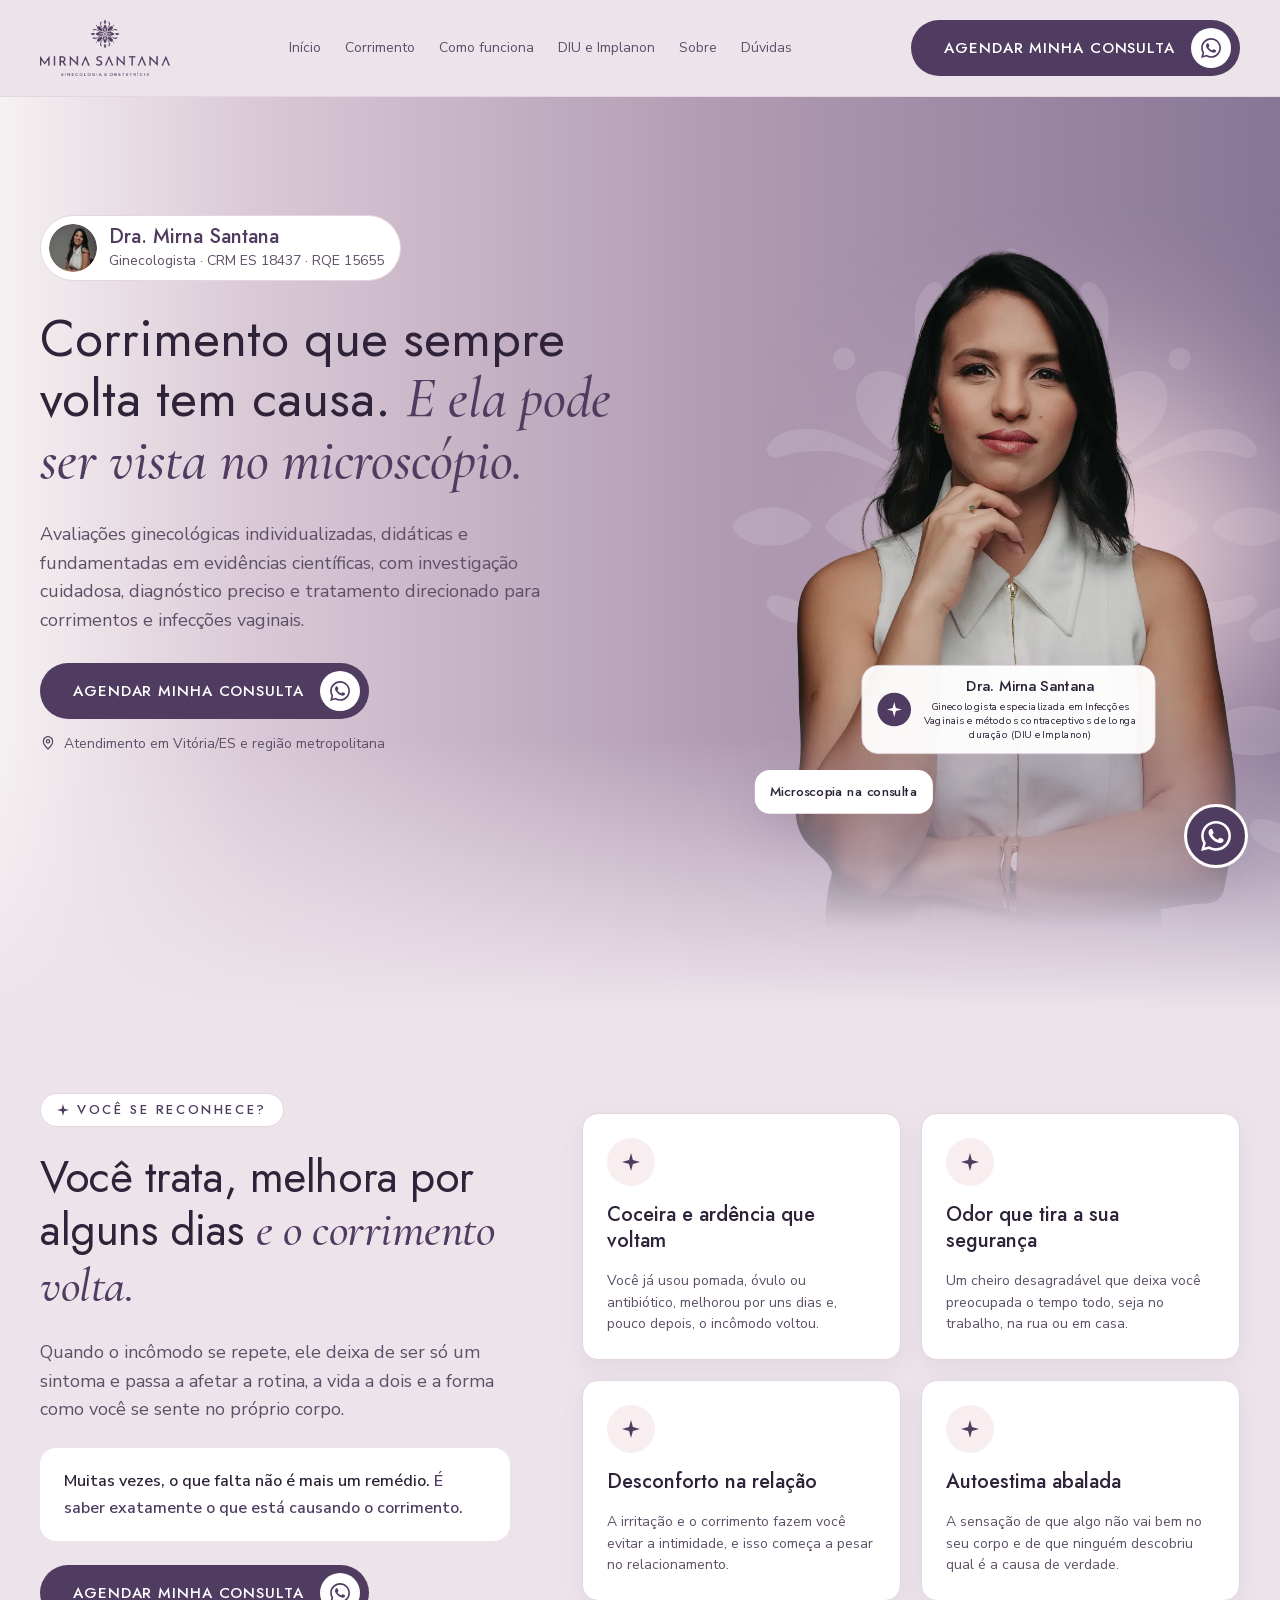
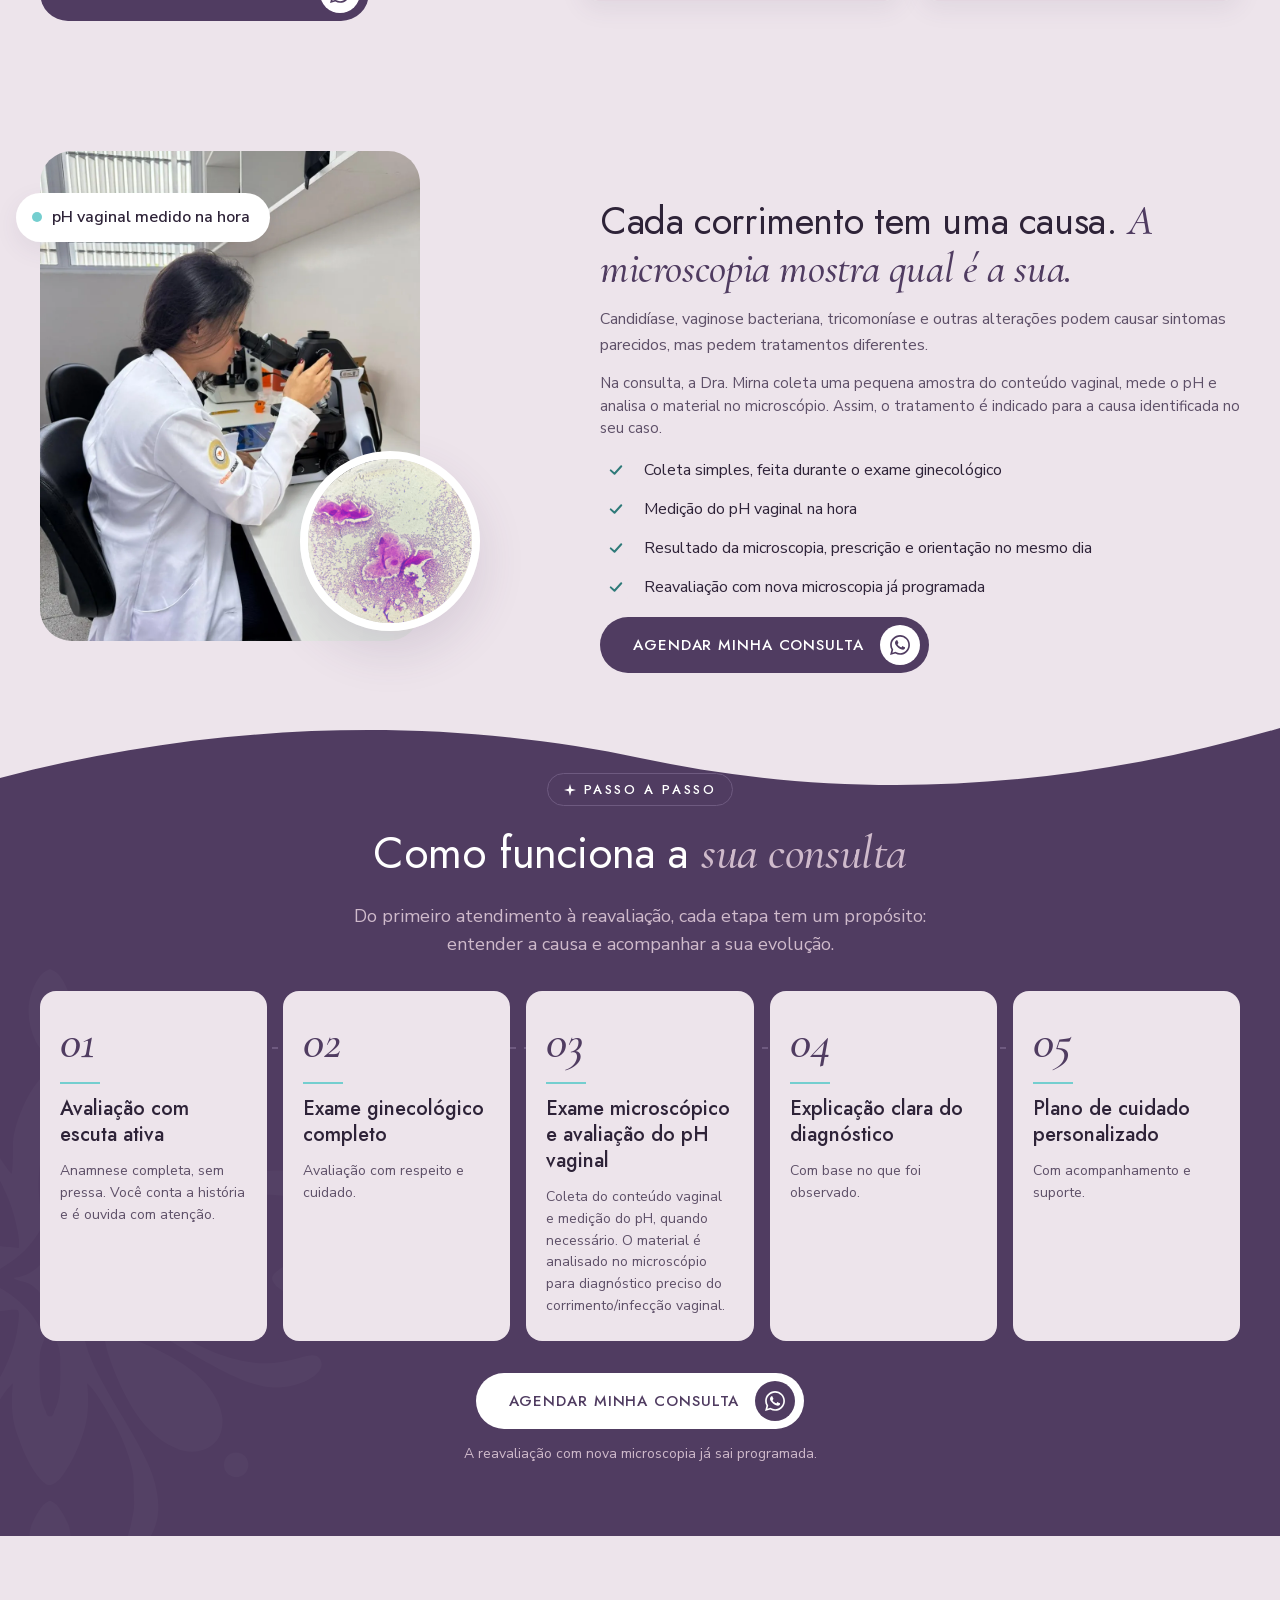
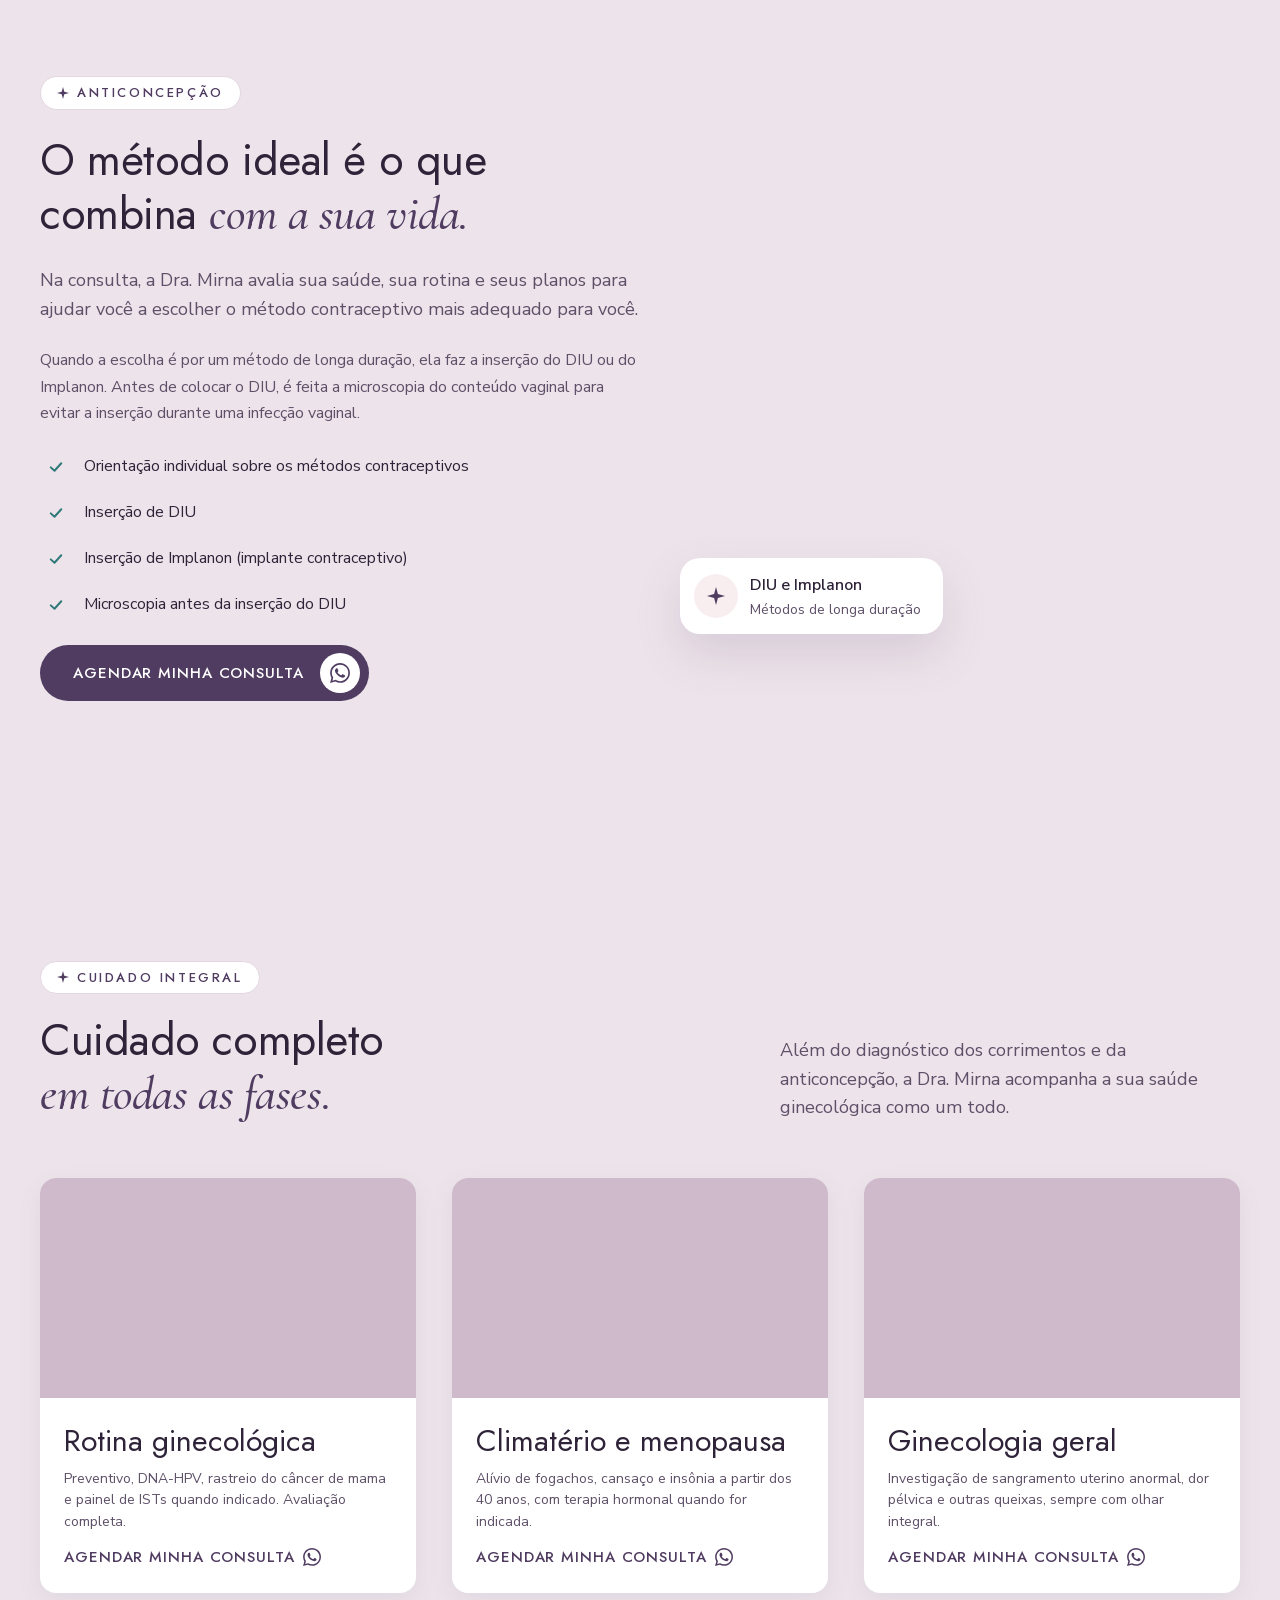
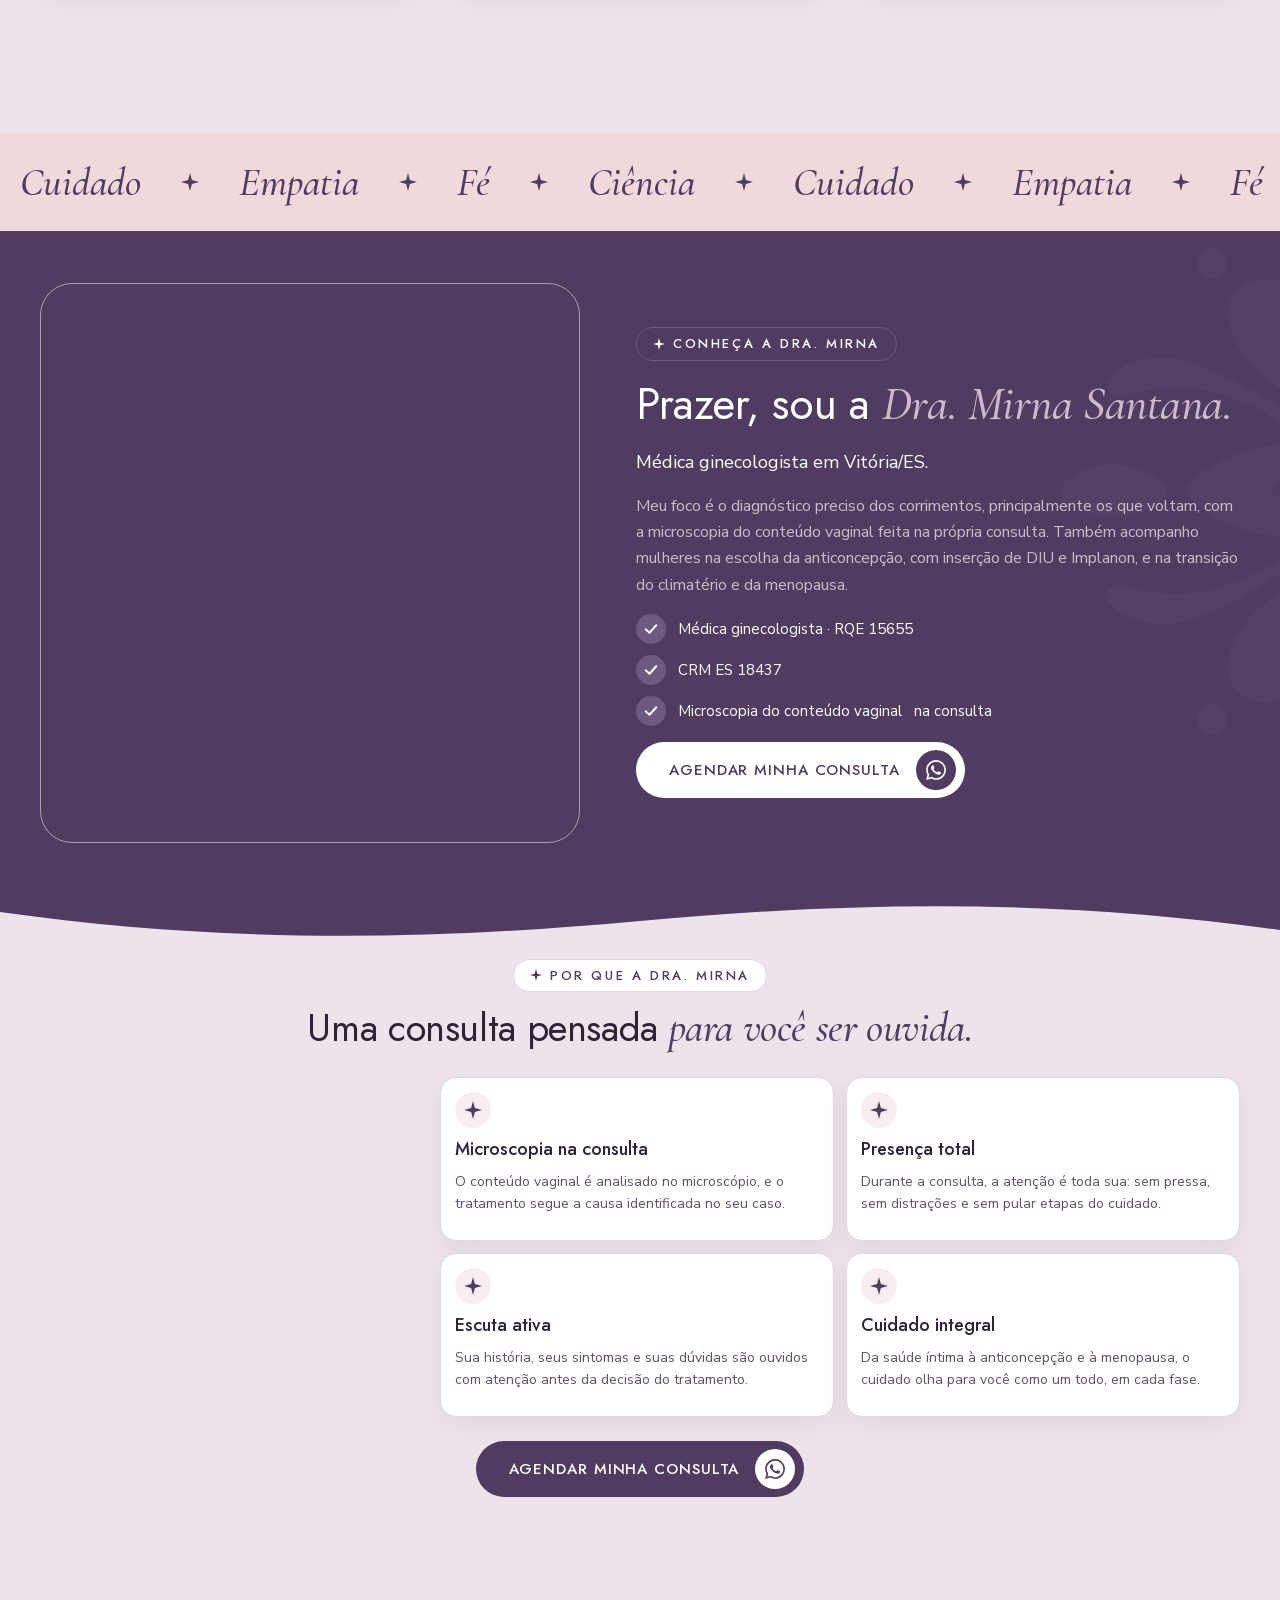
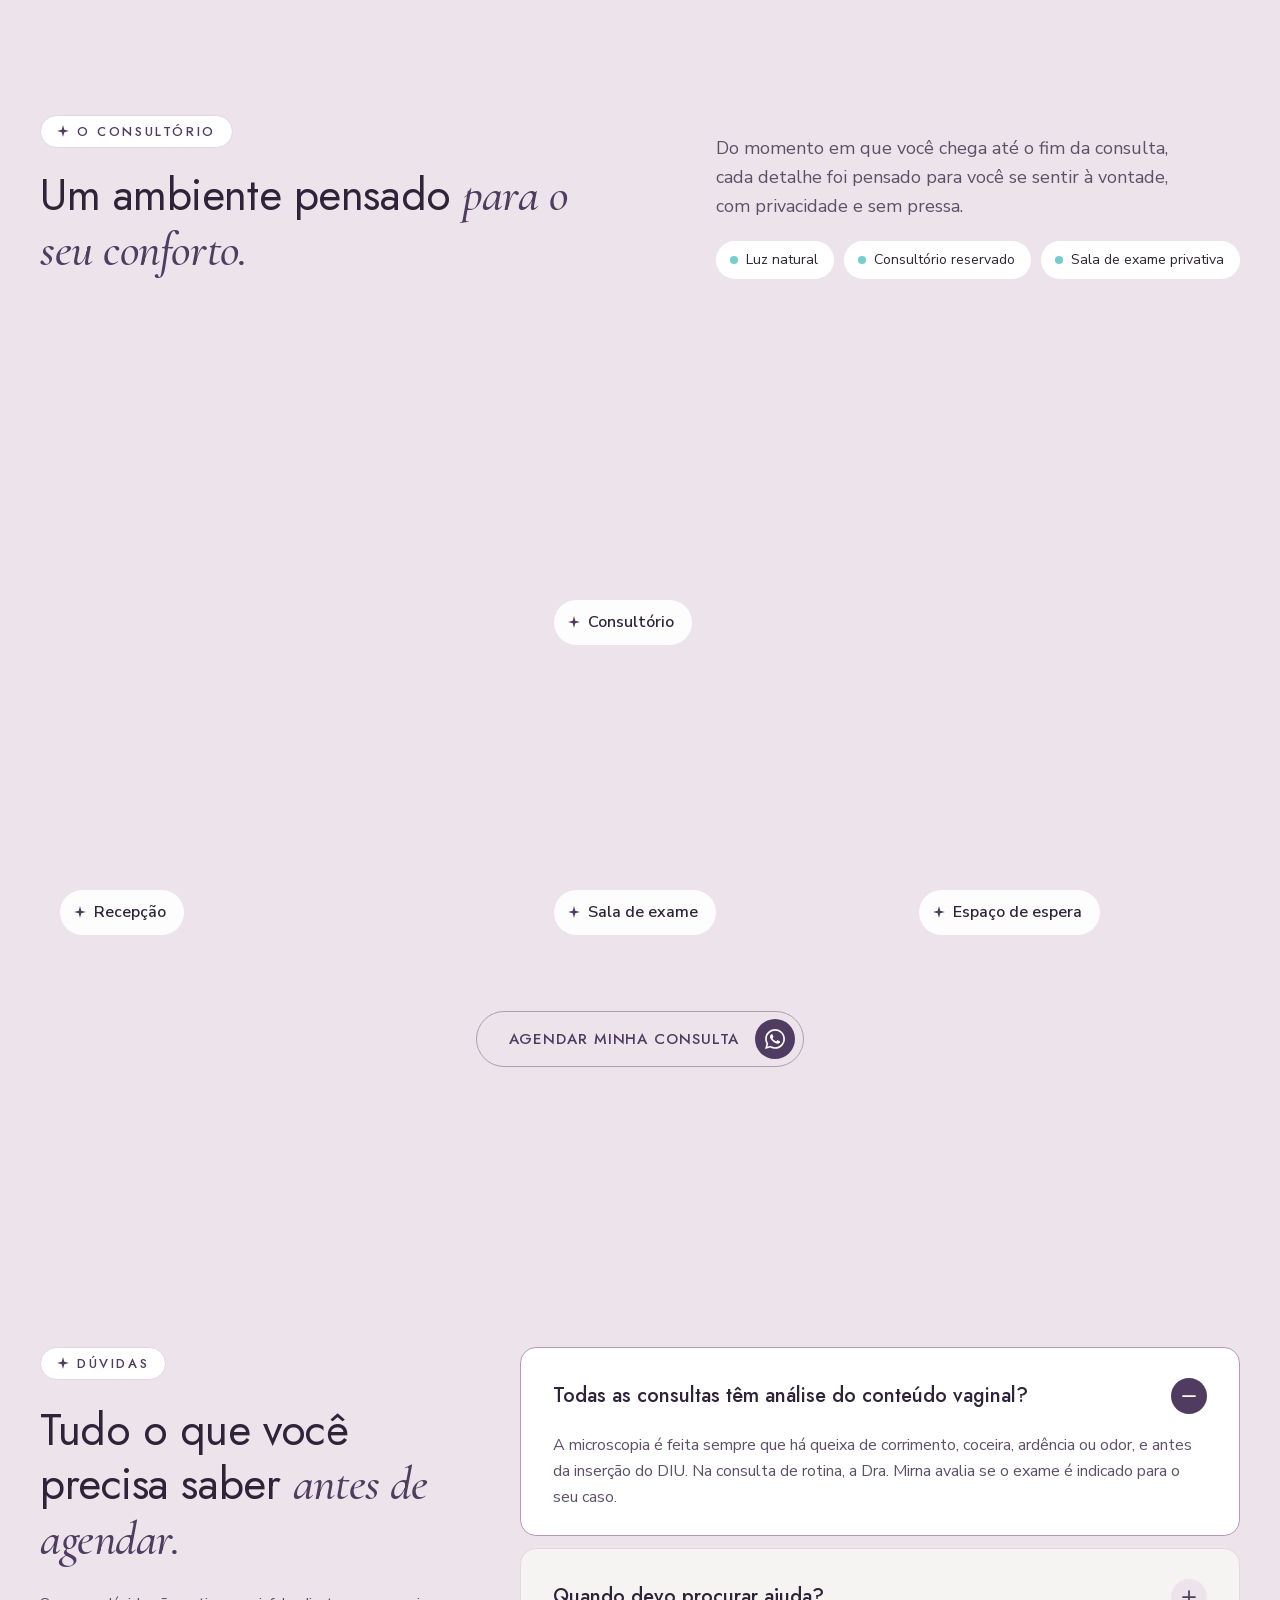
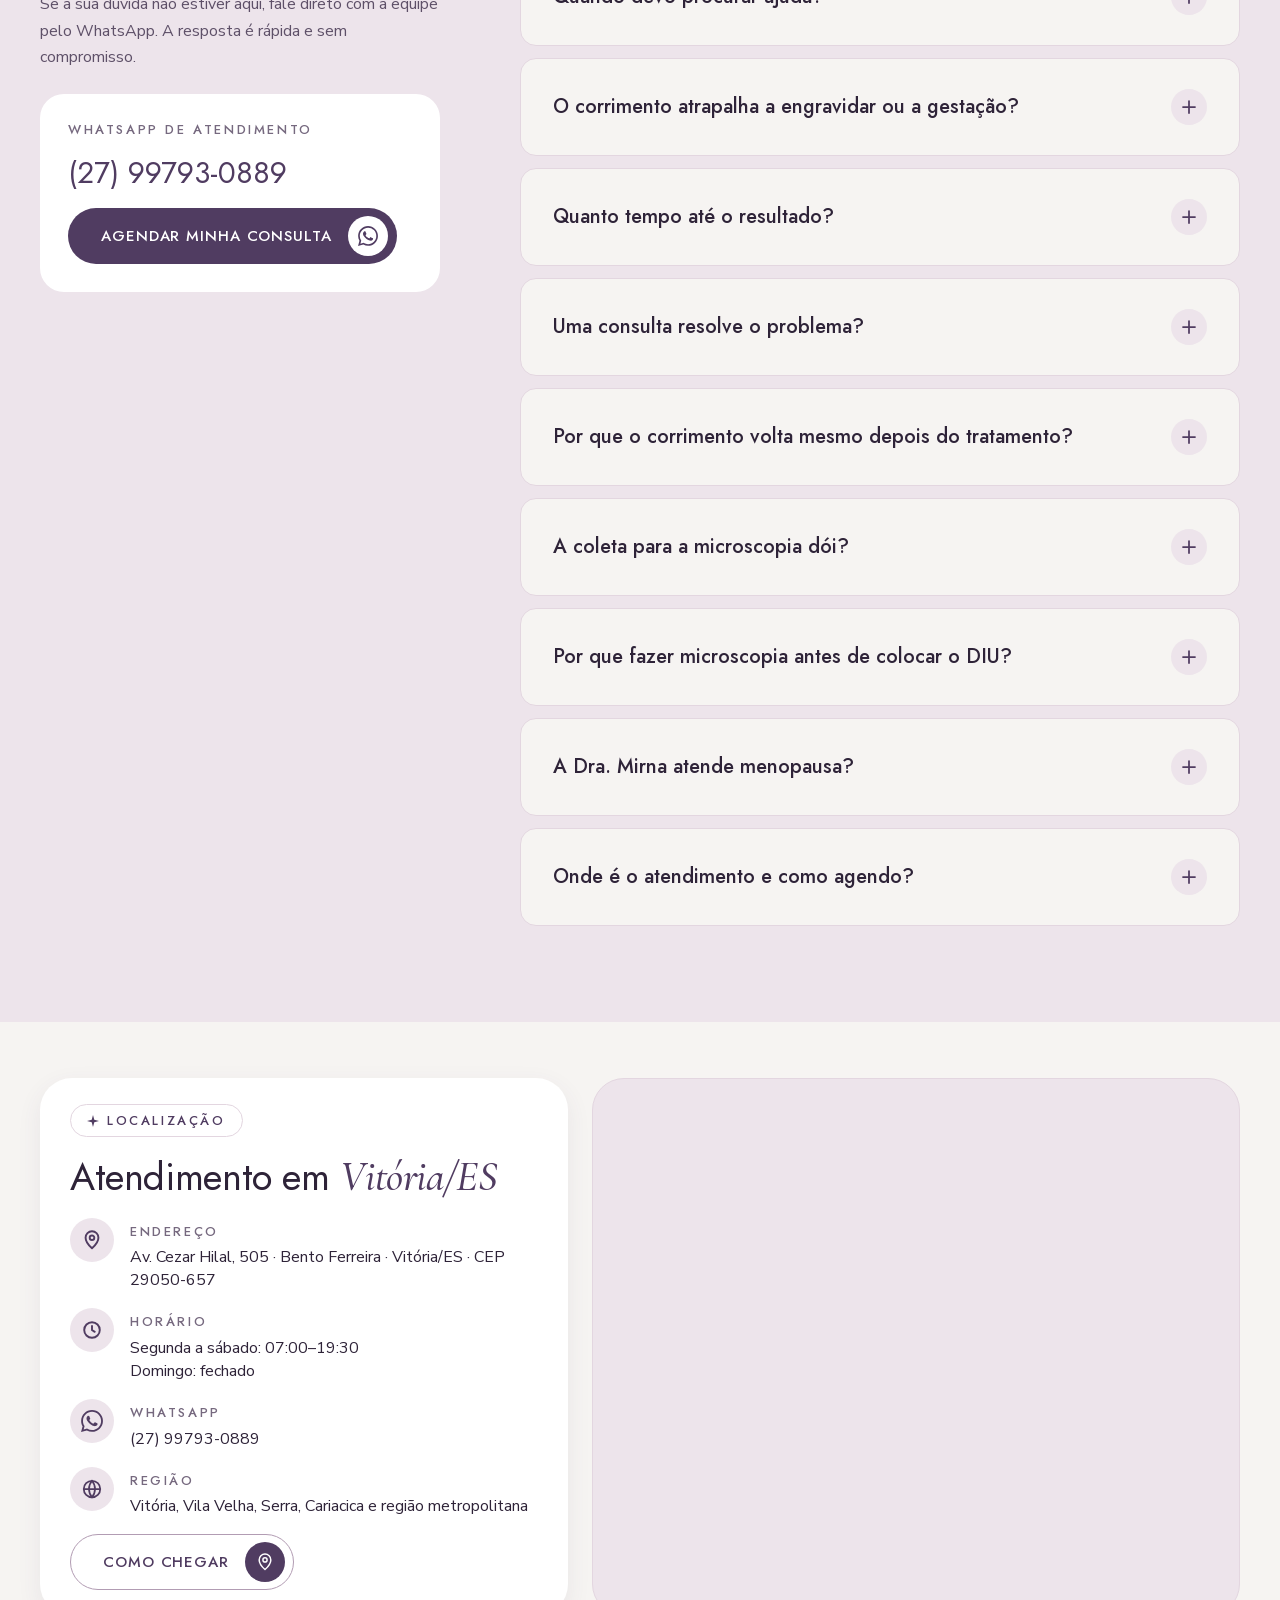
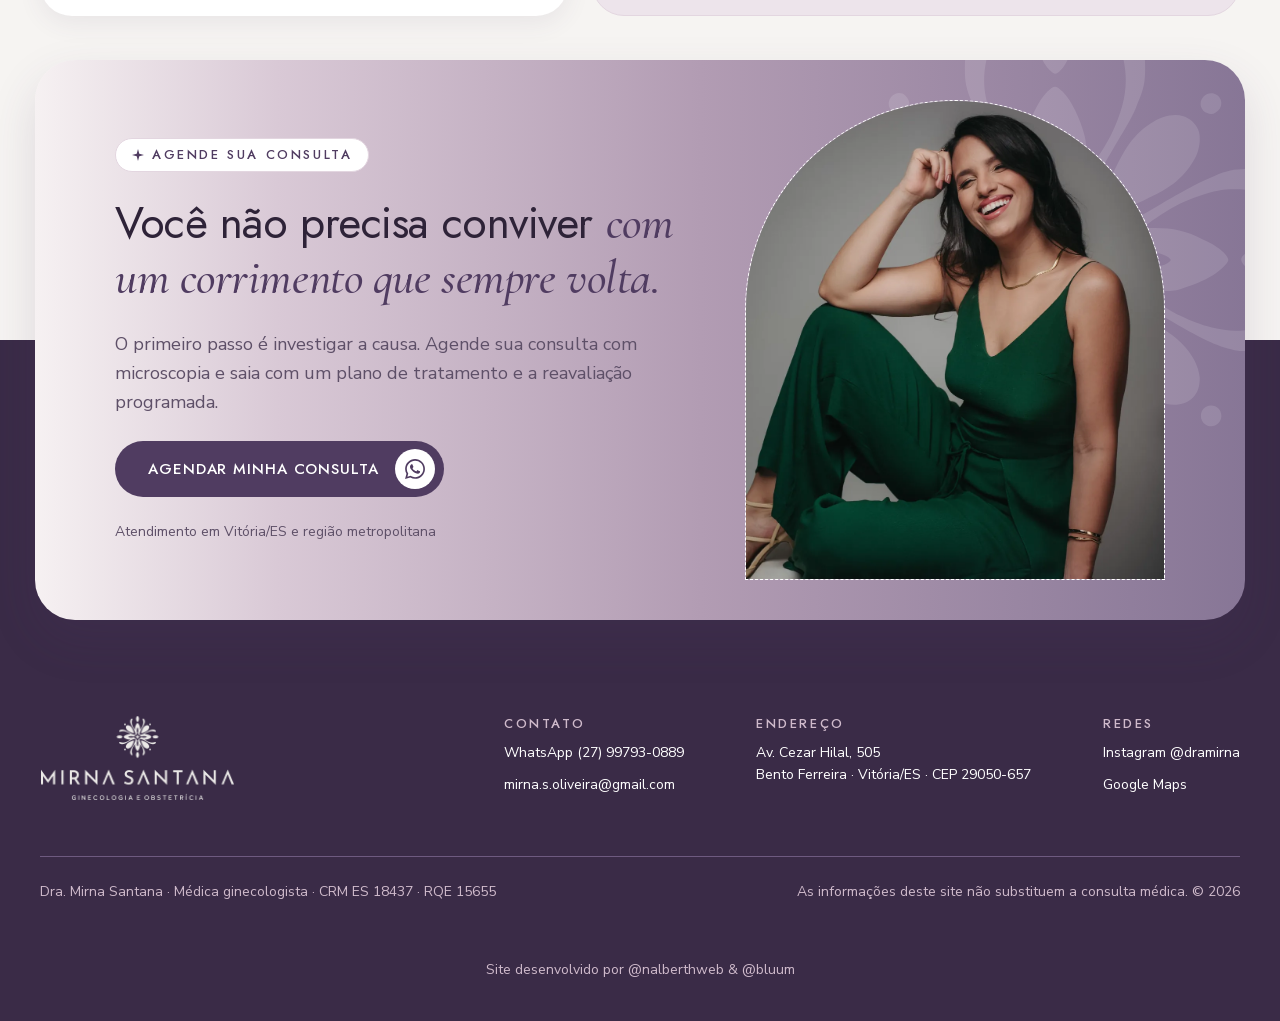
==== commit f780b162: "Atualiza passo a passo com cinco cards" ====
--- a/index.html
+++ b/index.html
@@ -238,10 +238,11 @@
         </div>
         <div class="process__steps">
           <img class="process__line" src="assets/svg/linha-processo-desktop.svg" alt="" width="1100" height="2" aria-hidden="true">
-          <article class="card-etapa"><p class="card-etapa__number">01</p><span class="card-etapa__rule" aria-hidden="true"></span><h3 class="card-etapa__title">Consulta com escuta ativa</h3><p class="card-etapa__text">Anamnese completa, sem pressa, e exame ginecológico. Você conta a sua história e é ouvida com atenção.</p></article>
-          <article class="card-etapa"><p class="card-etapa__number">02</p><span class="card-etapa__rule" aria-hidden="true"></span><h3 class="card-etapa__title">Microscopia e pH</h3><p class="card-etapa__text">Coleta do conteúdo vaginal e medição do pH. O material é analisado no microscópio para achar a causa.</p></article>
-          <article class="card-etapa"><p class="card-etapa__number">03</p><span class="card-etapa__rule" aria-hidden="true"></span><h3 class="card-etapa__title">Orientações para o cuidado</h3><p class="card-etapa__text">A Dra. Mirna explica os achados da avaliação e orienta a conduta mais adequada para o seu caso.</p></article>
-          <article class="card-etapa"><p class="card-etapa__number">04</p><span class="card-etapa__rule" aria-hidden="true"></span><h3 class="card-etapa__title">Reavaliação</h3><p class="card-etapa__text">Depois do tratamento inicial, uma nova microscopia confirma a evolução e orienta os próximos passos.</p></article>
+          <article class="card-etapa"><p class="card-etapa__number">01</p><span class="card-etapa__rule" aria-hidden="true"></span><h3 class="card-etapa__title">Avaliação com escuta ativa</h3><p class="card-etapa__text">Anamnese completa, sem pressa. Você conta a história e é ouvida com atenção.</p></article>
+          <article class="card-etapa"><p class="card-etapa__number">02</p><span class="card-etapa__rule" aria-hidden="true"></span><h3 class="card-etapa__title">Exame ginecológico completo</h3><p class="card-etapa__text">Avaliação com respeito e cuidado.</p></article>
+          <article class="card-etapa"><p class="card-etapa__number">03</p><span class="card-etapa__rule" aria-hidden="true"></span><h3 class="card-etapa__title">Exame microscópico e avaliação do pH vaginal</h3><p class="card-etapa__text">Coleta do conteúdo vaginal e medição do pH, quando necessário. O material é analisado no microscópio para diagnóstico preciso do corrimento/infecção vaginal.</p></article>
+          <article class="card-etapa"><p class="card-etapa__number">04</p><span class="card-etapa__rule" aria-hidden="true"></span><h3 class="card-etapa__title">Explicação clara do diagnóstico</h3><p class="card-etapa__text">Com base no que foi observado.</p></article>
+          <article class="card-etapa"><p class="card-etapa__number">05</p><span class="card-etapa__rule" aria-hidden="true"></span><h3 class="card-etapa__title">Plano de cuidado personalizado</h3><p class="card-etapa__text">Com acompanhamento e suporte.</p></article>
         </div>
         <div class="process__actions">
           <a class="btn btn--on-dark" data-wa="como" href="https://wa.me/5527997930889" target="_blank" rel="noopener"><span class="btn__label">Agendar minha consulta</span><span class="btn__icon" aria-hidden="true"><img src="assets/svg/icone-whatsapp-desktop.svg" alt="" width="20" height="20"></span></a>
--- a/assets/css/sections.css
+++ b/assets/css/sections.css
@@ -215,7 +215,8 @@
 }
 
 @media (min-width: 768px) and (max-width: 1023px) {
-  .process__steps { grid-template-columns: repeat(2, minmax(0, 1fr)); }
+  .process__steps { display: flex; flex-wrap: wrap; justify-content: center; }
+  .process__steps .card-etapa { flex: 0 1 calc((100% - 28px) / 3); }
 }
 
 @media (min-width: 768px) and (max-width: 1023px) {
@@ -262,9 +263,9 @@
   .process__title { font-size: 44px; line-height: 1.2; }
   .process__title em { font-size: 48px; line-height: 1.15; }
   .process__description { max-width: 620px; font-size: 18px; }
-  .process__steps { width: 100%; grid-template-columns: repeat(4, minmax(0, 1fr)); gap: 24px; }
+  .process__steps { width: 100%; grid-template-columns: repeat(5, minmax(0, 1fr)); gap: 16px; }
   .process__line { position: absolute; z-index: 0; top: 56px; left: 50px; width: calc(100% - 100px); height: 2px; display: block; }
-  .process__steps .card-etapa { min-height: 297px; }
+  .process__steps .card-etapa { min-height: 297px; padding: 24px 20px; }
   .process__actions { align-items: center; gap: 14px; }
   .process__mobile { display: none; }
   .process__desktop { display: inline; }
@@ -308,7 +309,9 @@
   .solution__title { font-size: 38px; }
   .solution__title em { font-size: 42px; }
   .process__steps { gap: 12px; }
-  .process__steps .card-etapa { padding: 22px; }
+  .process__steps .card-etapa { padding: 20px 16px; }
+  .process__steps .card-etapa__title { font-size: 18px; }
+  .process__steps .card-etapa__text { font-size: 13px; }
   .diu__inner { grid-template-columns: minmax(0, 1fr) 42%; gap: 48px; }
   .diu__title { font-size: 38px; }
   .diu__title em { font-size: 42px; }
@@ -529,6 +532,8 @@
 
 /* Notebook: preserve the desktop composition while keeping each key section in view. */
 @media (min-width: 1024px) and (max-width: 1599px) {
+  .process { padding-block: 64px 72px; }
+  .process__inner { gap: 32px; }
   .solution__arc { padding-block: 48px 36px; }
   .solution__inner { grid-template-columns: minmax(0, 42%) minmax(0, 1fr); gap: 56px; }
   .solution__media { width: 100%; height: 520px; }
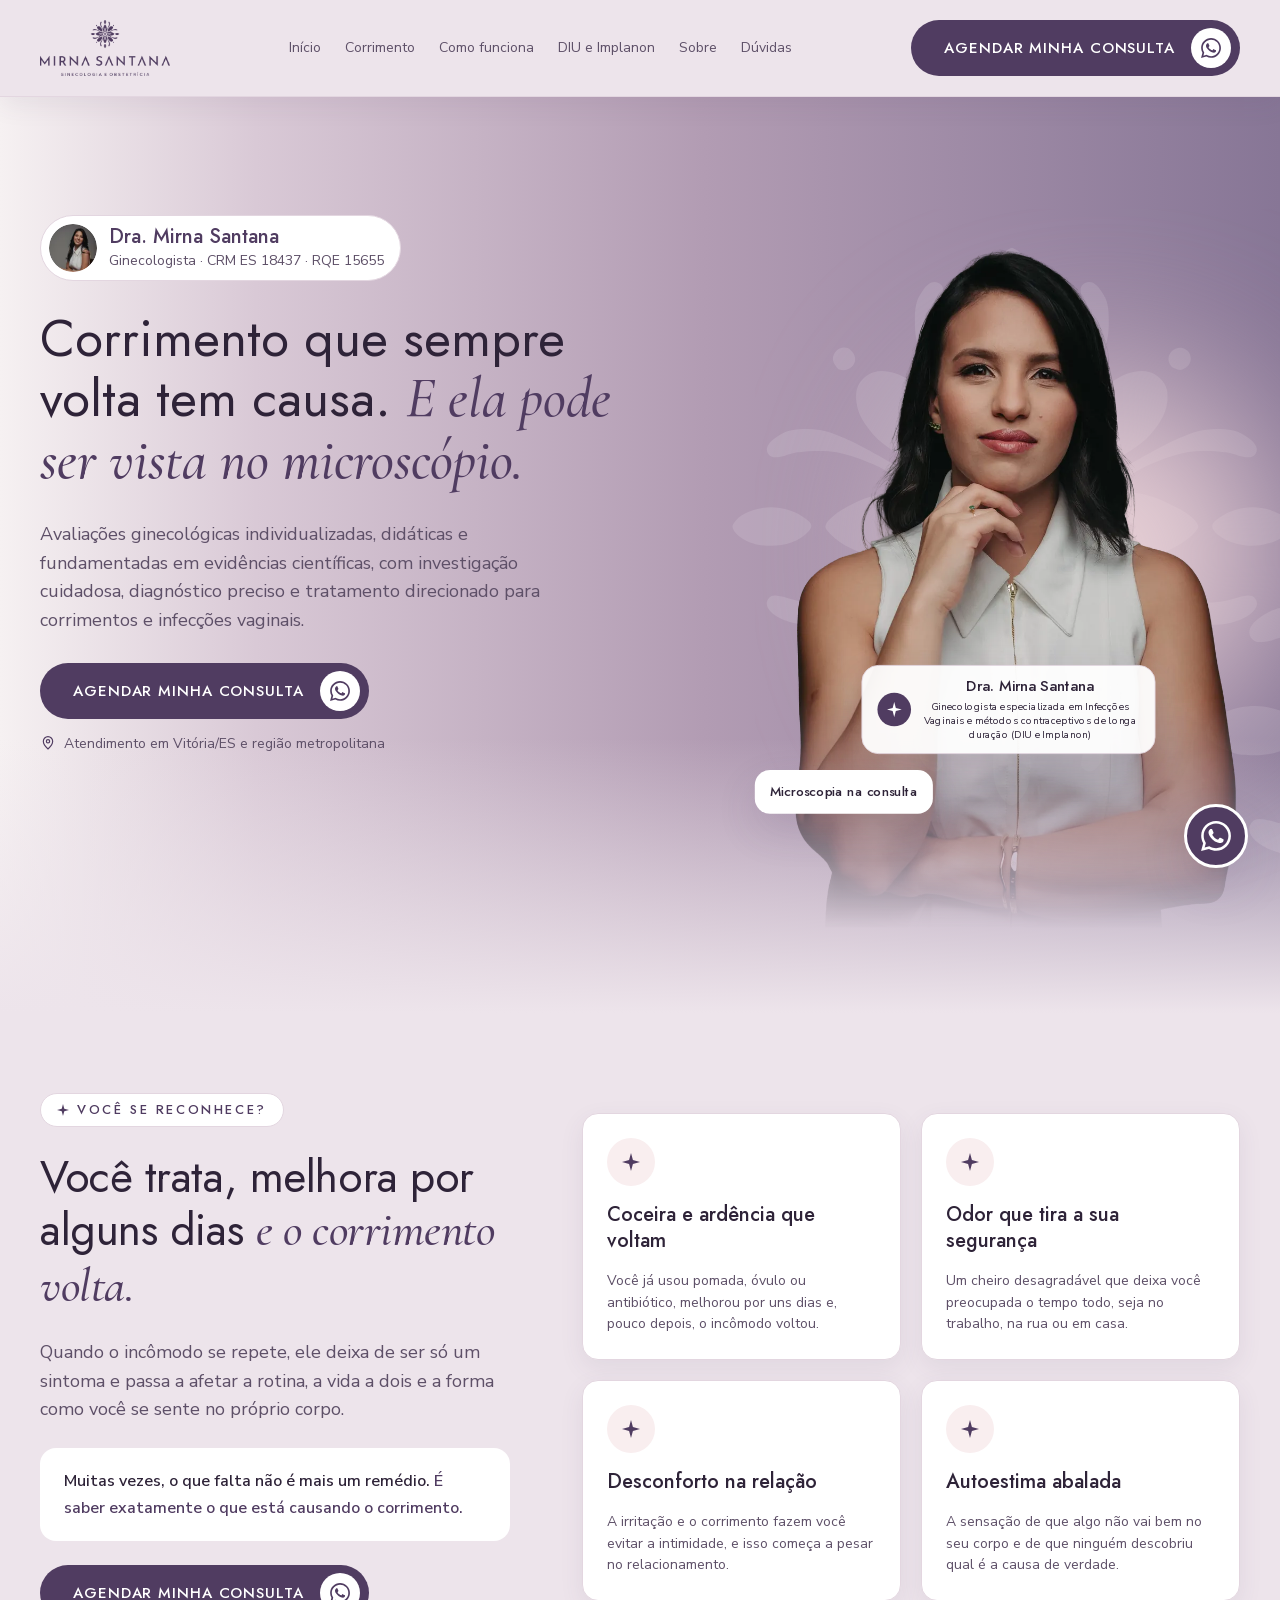
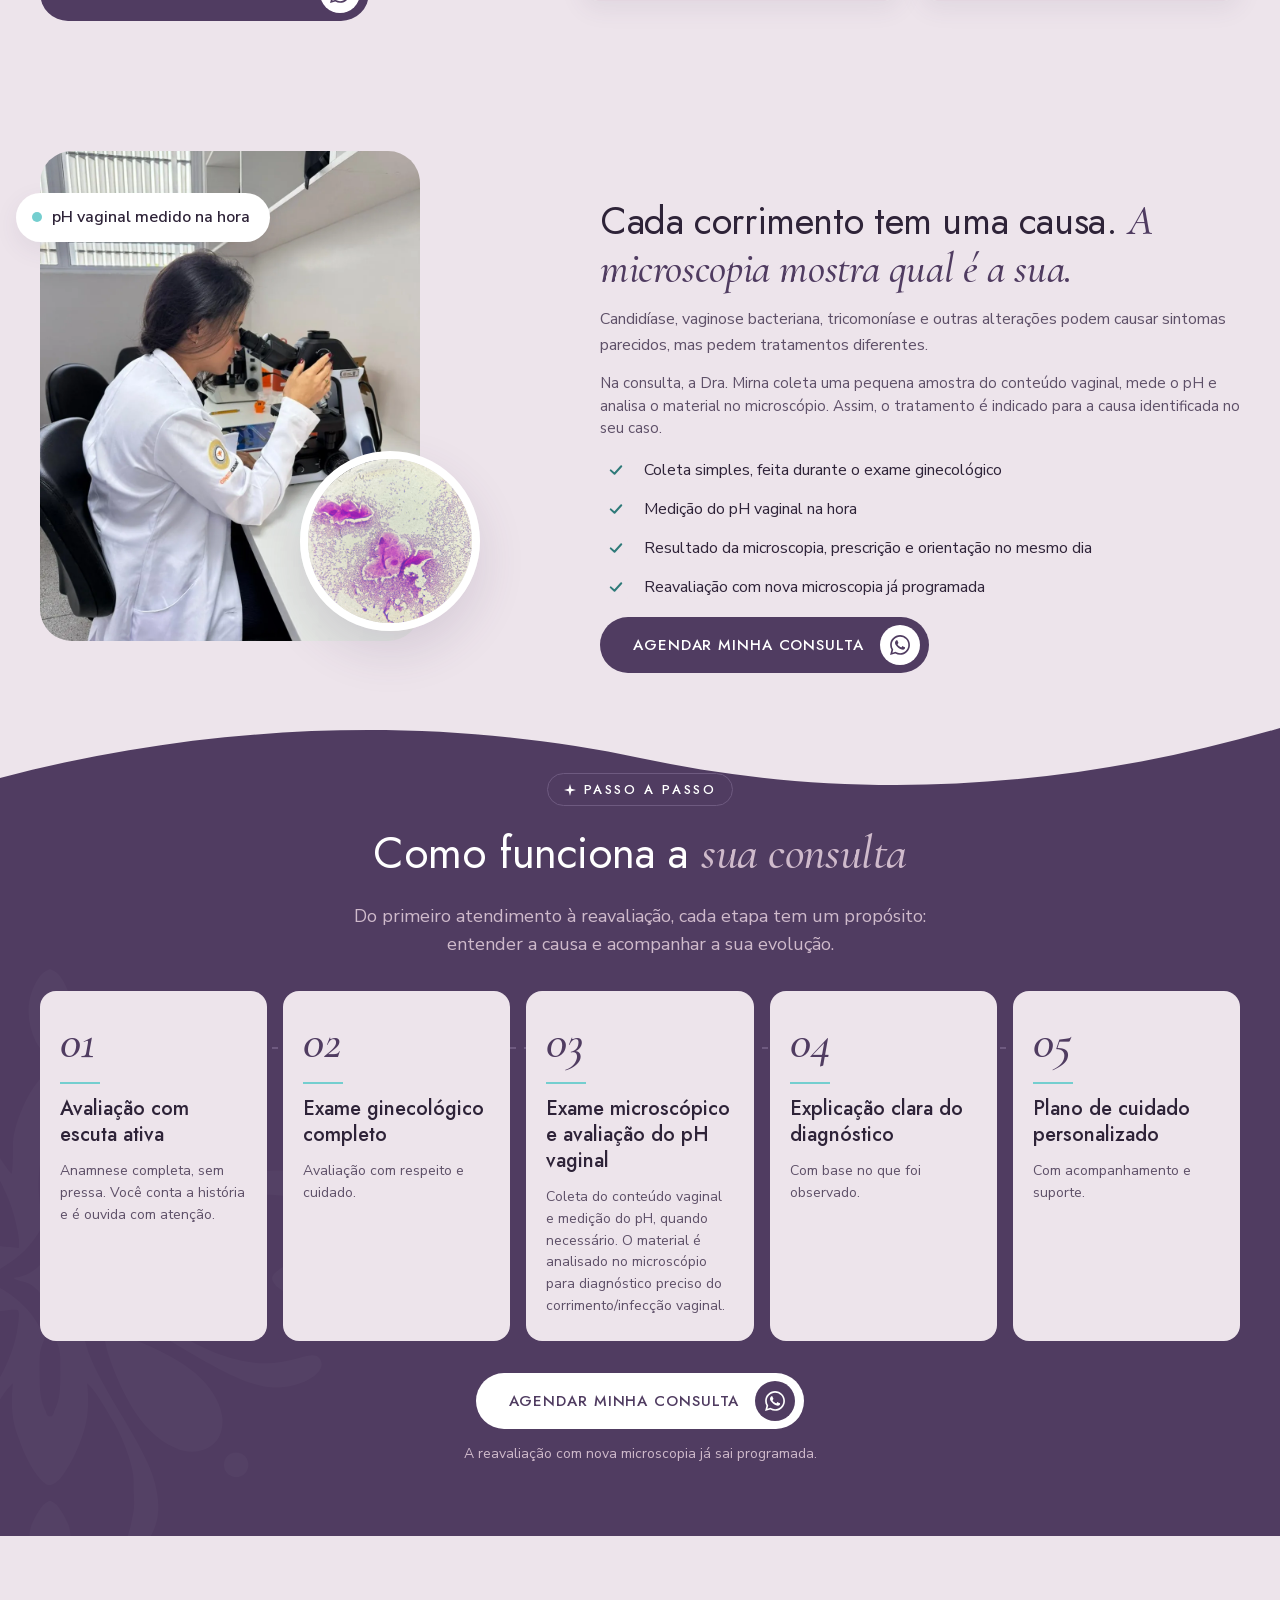
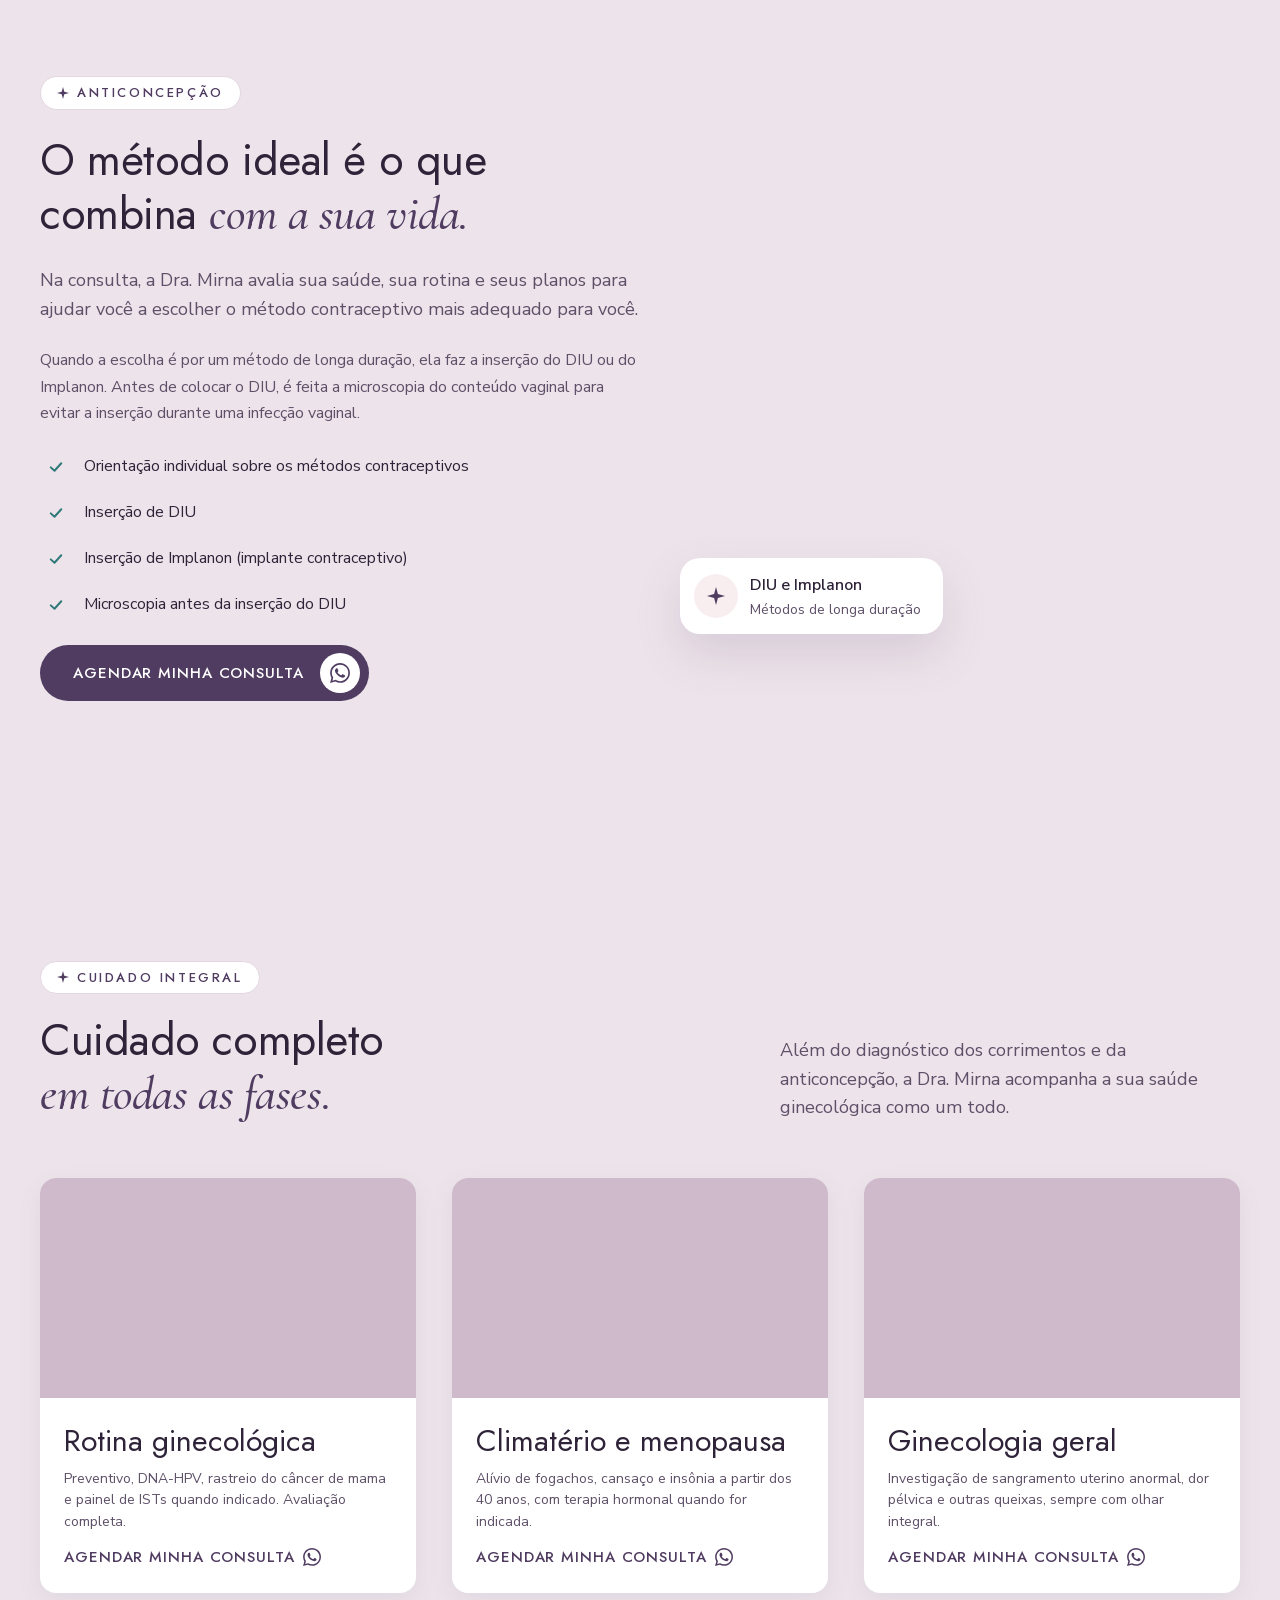
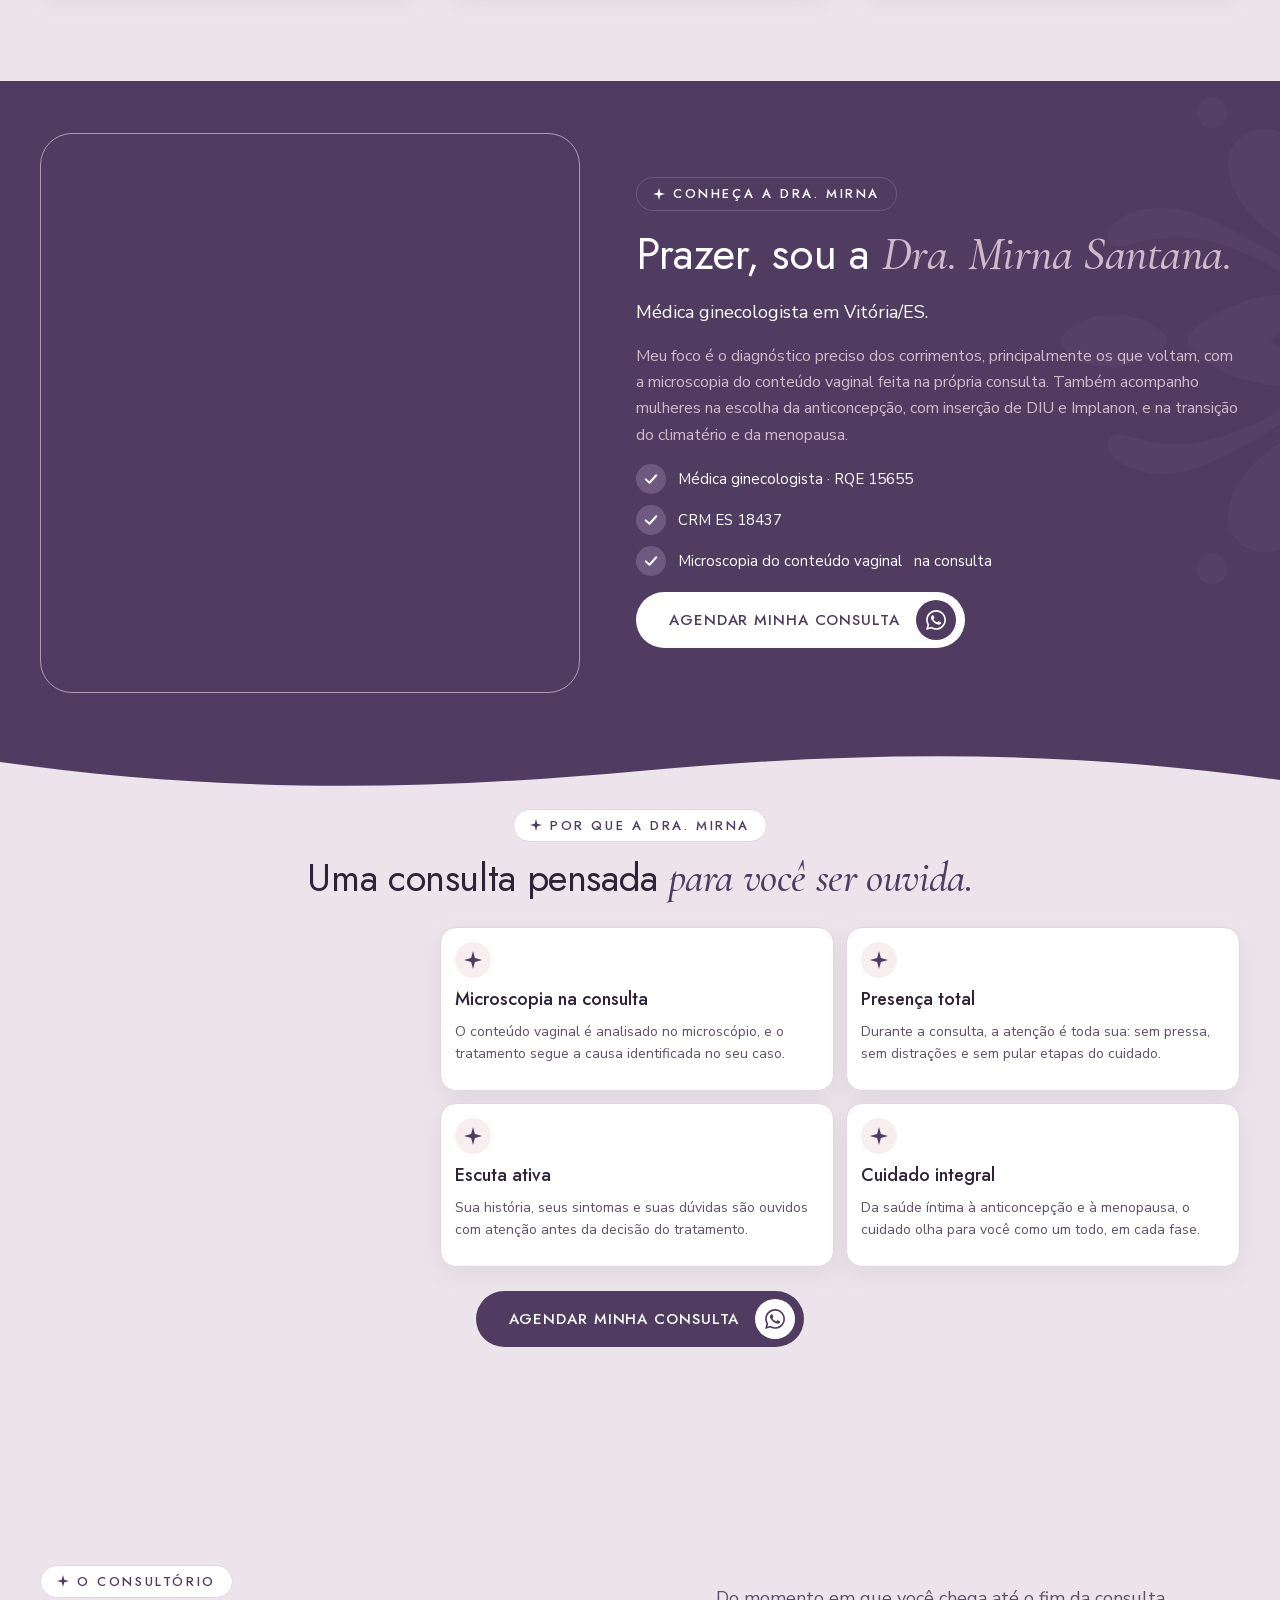
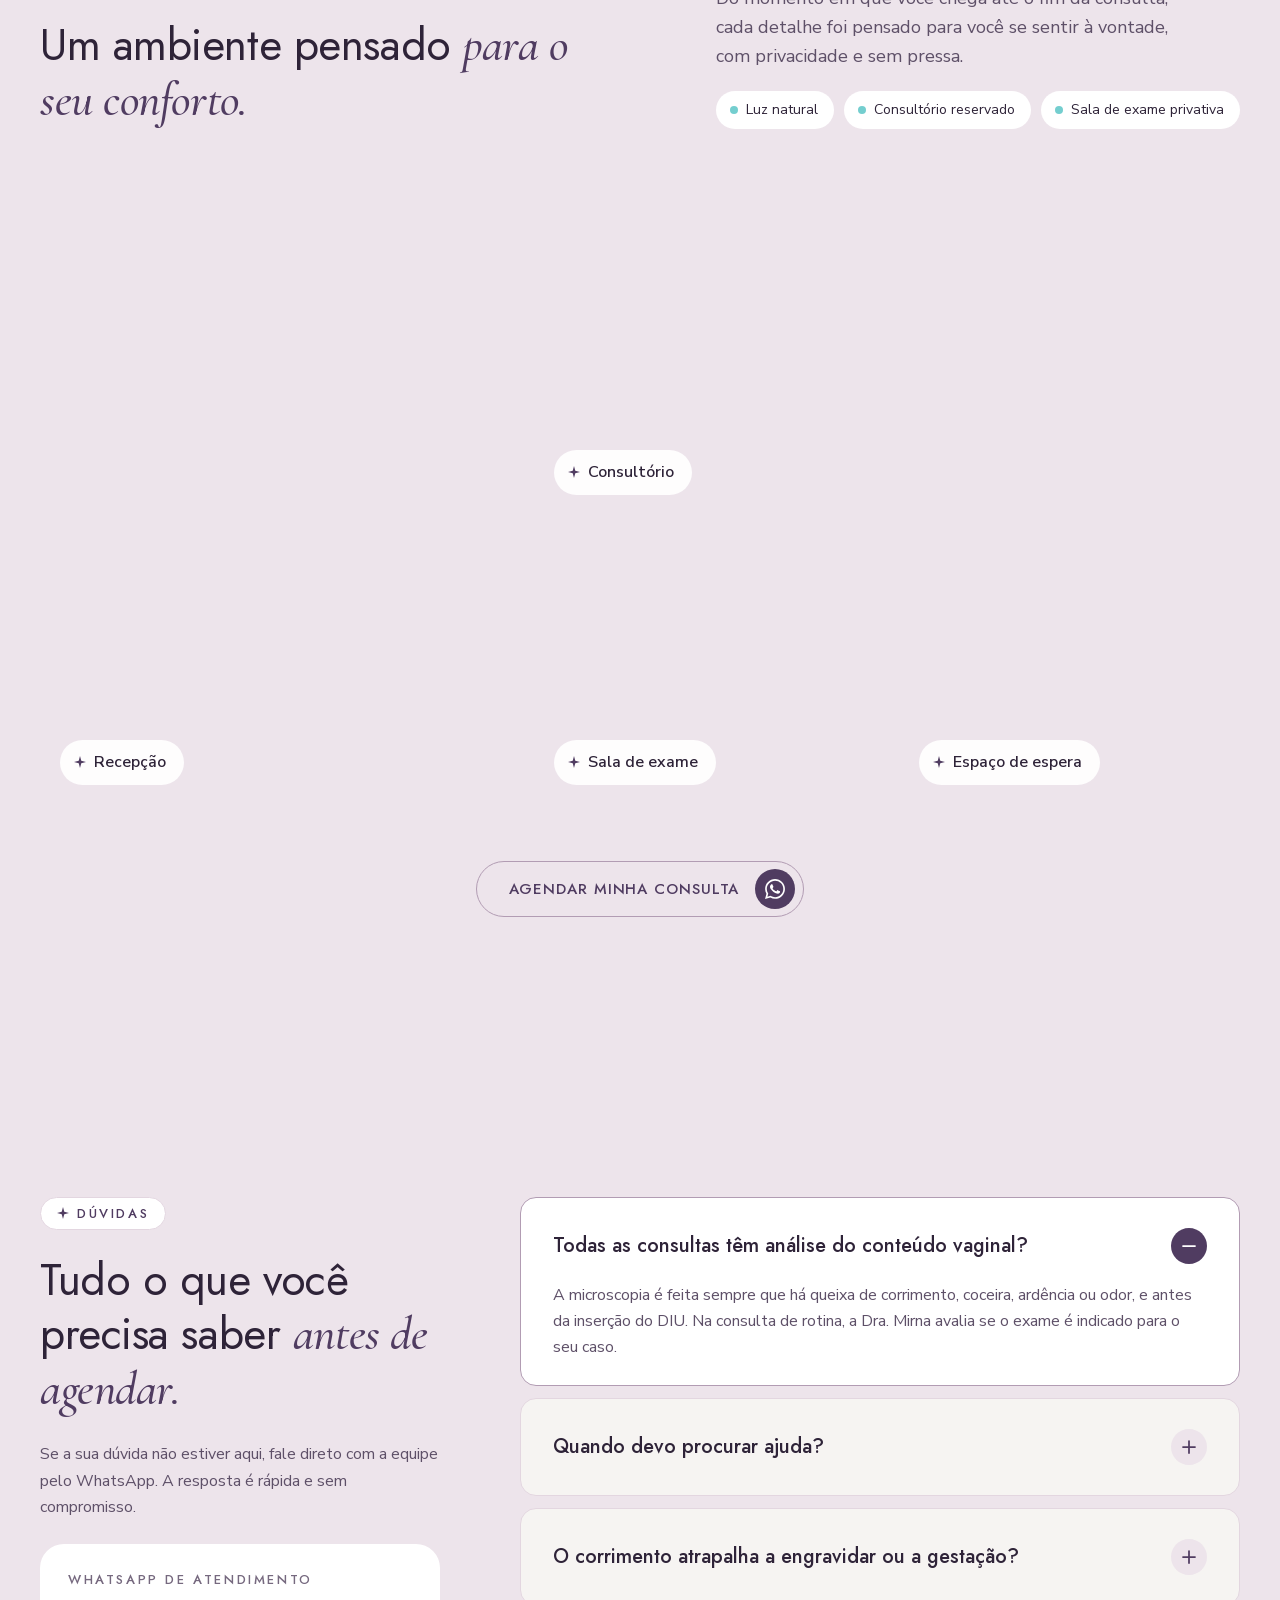
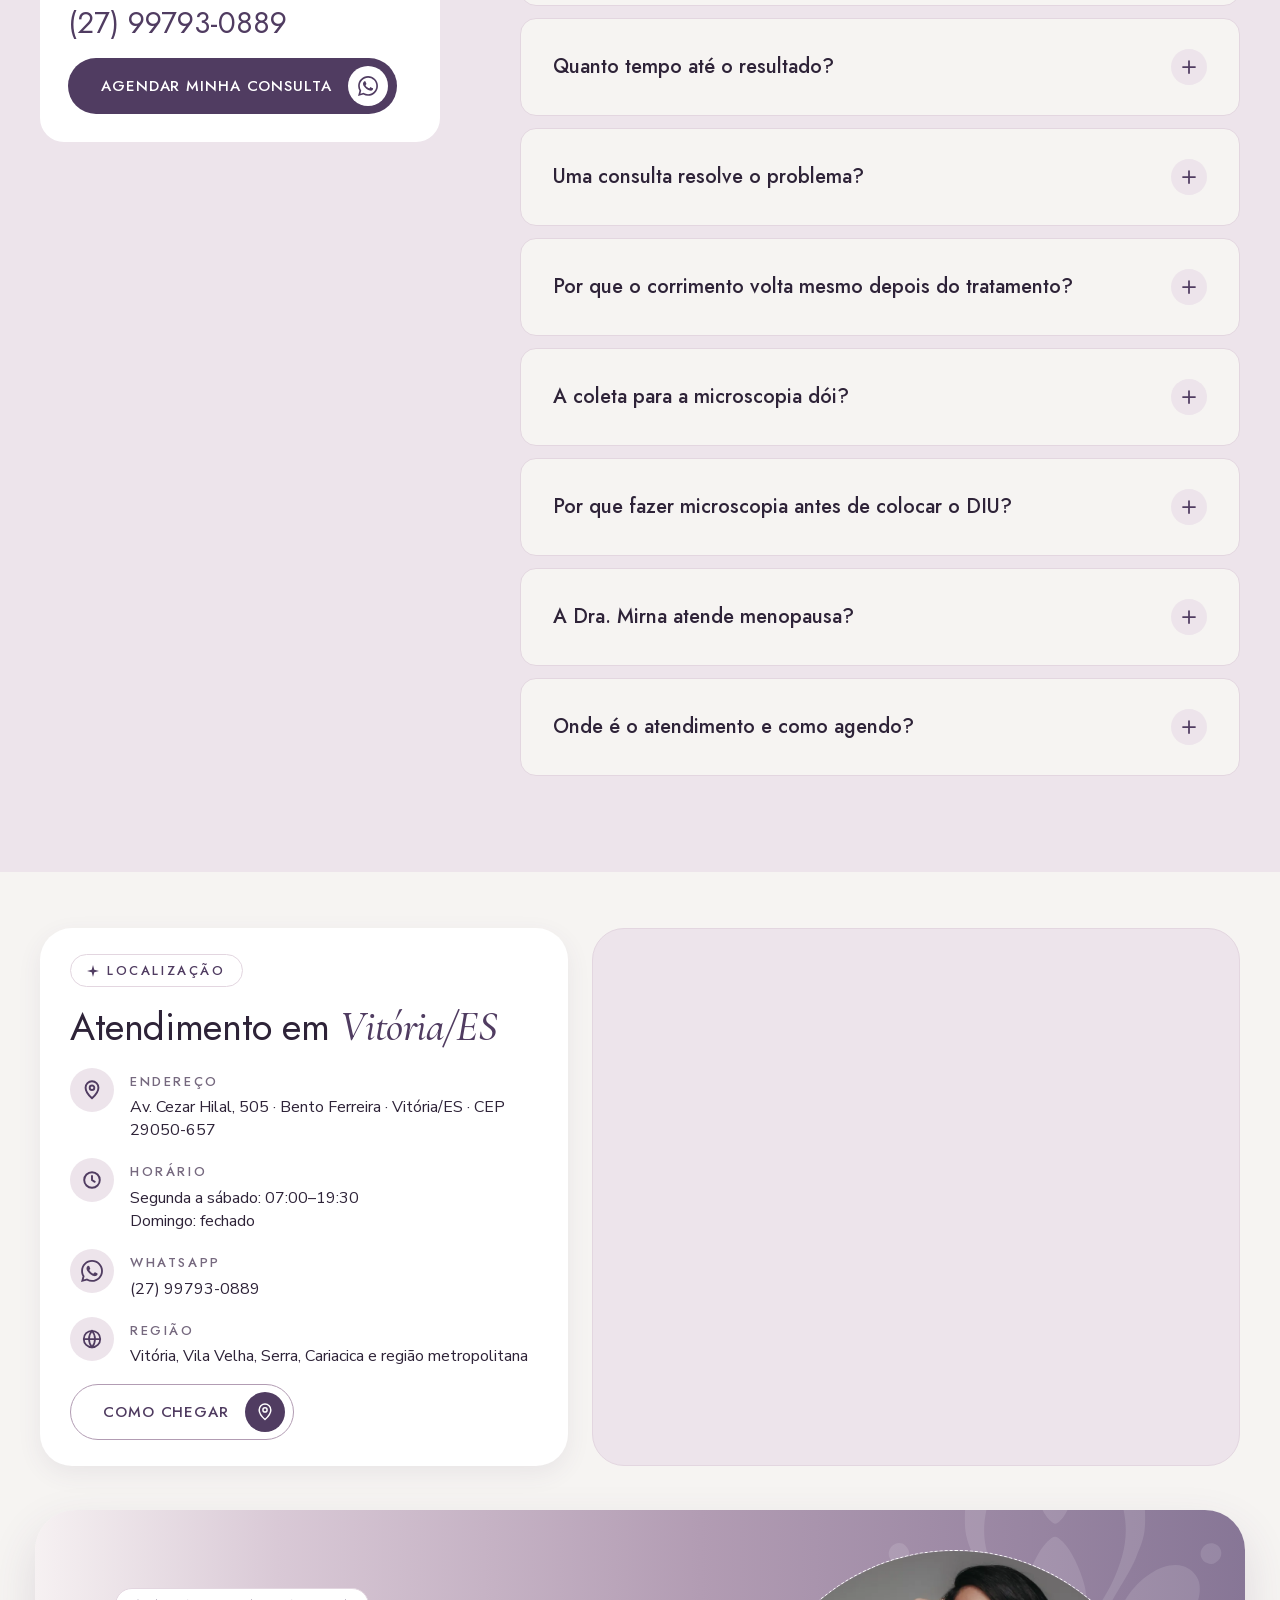
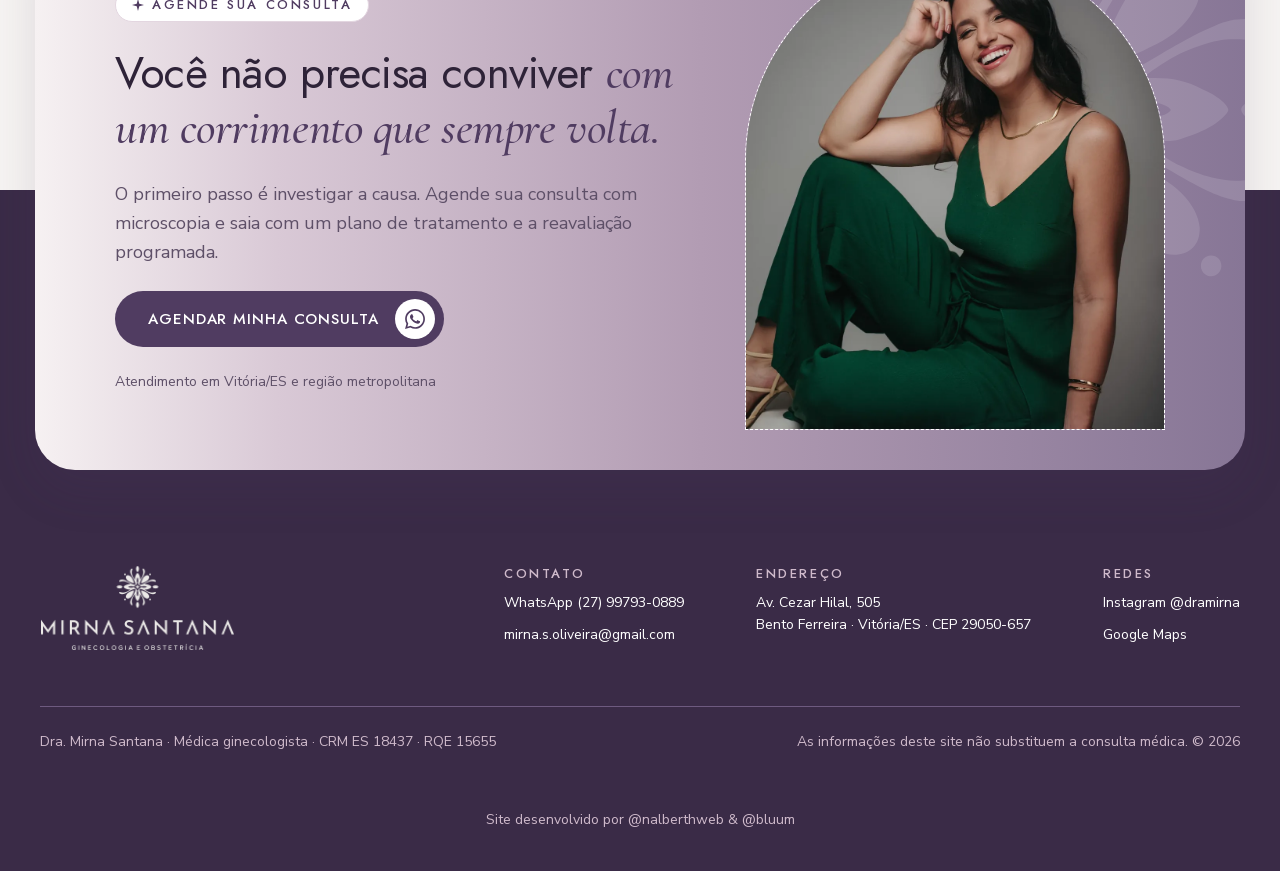
==== commit 09a64e11: "Remove faixa de valores" ====
--- a/index.html
+++ b/index.html
@@ -284,14 +284,6 @@
         </div>
       </div>
     </section>
-    <div class="marquee marquee--rose values-band" role="img" aria-label="Cuidado, empatia, fé e ciência">
-      <div class="marquee__track"><div class="marquee__group" aria-hidden="true">
-        <span>Cuidado</span><img class="marquee__star" src="assets/svg/icone-estrela.svg" alt="" width="18" height="18">
-        <span>Empatia</span><img class="marquee__star" src="assets/svg/icone-estrela.svg" alt="" width="18" height="18">
-        <span>Fé</span><img class="marquee__star" src="assets/svg/icone-estrela.svg" alt="" width="18" height="18">
-        <span>Ciência</span><img class="marquee__star" src="assets/svg/icone-estrela.svg" alt="" width="18" height="18">
-      </div></div>
-    </div>
     <section class="bio" id="sobre" aria-labelledby="bio-title">
       <div class="container bio__inner">
         <div class="bio__photos">
--- a/assets/css/components.css
+++ b/assets/css/components.css
@@ -76,16 +76,6 @@
 .faq-item.is-open .faq-item__icon--closed, .faq-item:has(.faq-item__question[aria-expanded="true"]) .faq-item__icon--closed { display: none; }
 .faq-item__answer { margin: var(--space-12) 0 0; color: var(--color-text-secondary); font: 400 16px/1.65 var(--font-body); }
 
-.marquee { overflow: hidden; }
-.marquee__track { width: max-content; display: flex; align-items: center; }
-.marquee__group { display: flex; align-items: center; gap: var(--space-32); flex: none; padding-inline: var(--space-16); white-space: nowrap; }
-.marquee__star { flex: none; }
-.marquee.is-ready:not(.is-paused) .marquee__track { animation: marquee-loop 28s linear infinite; }
-.marquee:hover .marquee__track { animation-play-state: paused; }
-.marquee--rose { background: var(--color-bg-rose); color: var(--color-text-accent); }
-.marquee--ameixa { background: var(--color-bg-inverse); color: var(--color-text-on-inverse); }
-@keyframes marquee-loop { to { transform: translateX(-50%); } }
-
 @media (min-width: 1024px) {
   .btn { font-size: 15px; }
   .btn__label { white-space: nowrap; }
@@ -98,5 +88,4 @@
 @media (prefers-reduced-motion: reduce) {
   .btn, .btn__icon, .card-servico__link img, .faq-item, .faq-item__icon { transition: none; }
   .btn:hover, .btn:hover .btn__icon, .btn:active, .btn:active .btn__icon, .card-servico__link:hover img, .faq-item__question:hover .faq-item__icon { transform: none; }
-  .marquee__track { animation: none !important; }
 }
--- a/assets/css/sections.css
+++ b/assets/css/sections.css
@@ -203,12 +203,6 @@
 .care .card-servico__link { position: relative; min-height: 32px; font-size: 15px; }
 .care .card-servico__link::before { content: ""; position: absolute; inset: -8px 0; }
 .care .card-servico__link img { width: 18px; height: 18px; }
-
-/* Faixa antes da bio: nós 20025:767 e 20014:227. */
-.values-band { height: 76px; display: flex; align-items: center; }
-.values-band .marquee__group { gap: 22px; padding-inline: 11px; }
-.values-band .marquee__group > span { flex: none; font: italic 500 33px/1.2 var(--font-destaque); }
-.values-band .marquee__star { width: 14px; height: 14px; }
 
 @media (min-width: 768px) and (max-width: 1023px) {
   .care__cards { grid-template-columns: repeat(2, minmax(0, 1fr)); }
@@ -283,7 +277,7 @@
   .diu__chip-icon img { width: 18px; height: 18px; }
   .diu__mobile { display: none; }
   .diu__desktop { display: inline; }
-  .care { padding-block: 120px 140px; }
+  .care { padding-block: 120px 88px; }
   .care__inner { gap: 56px; }
   .care__header { flex-direction: row; align-items: flex-end; justify-content: space-between; gap: 48px; }
   .care__heading { gap: 20px; }
@@ -293,10 +287,6 @@
   .care__cards { grid-template-columns: repeat(3, minmax(0, 1fr)); gap: 36px; }
   .care .card-servico__body { min-height: 194px; flex: 1; }
   .care .card-servico__link { margin-top: auto; }
-  .values-band { height: 98px; }
-  .values-band .marquee__group { gap: 40px; padding-inline: 20px; }
-  .values-band .marquee__group > span { font-size: 40px; line-height: 1.15; }
-  .values-band .marquee__star { width: 18px; height: 18px; }
 }
 
 @media (min-width: 1024px) and (max-width: 1279px) {
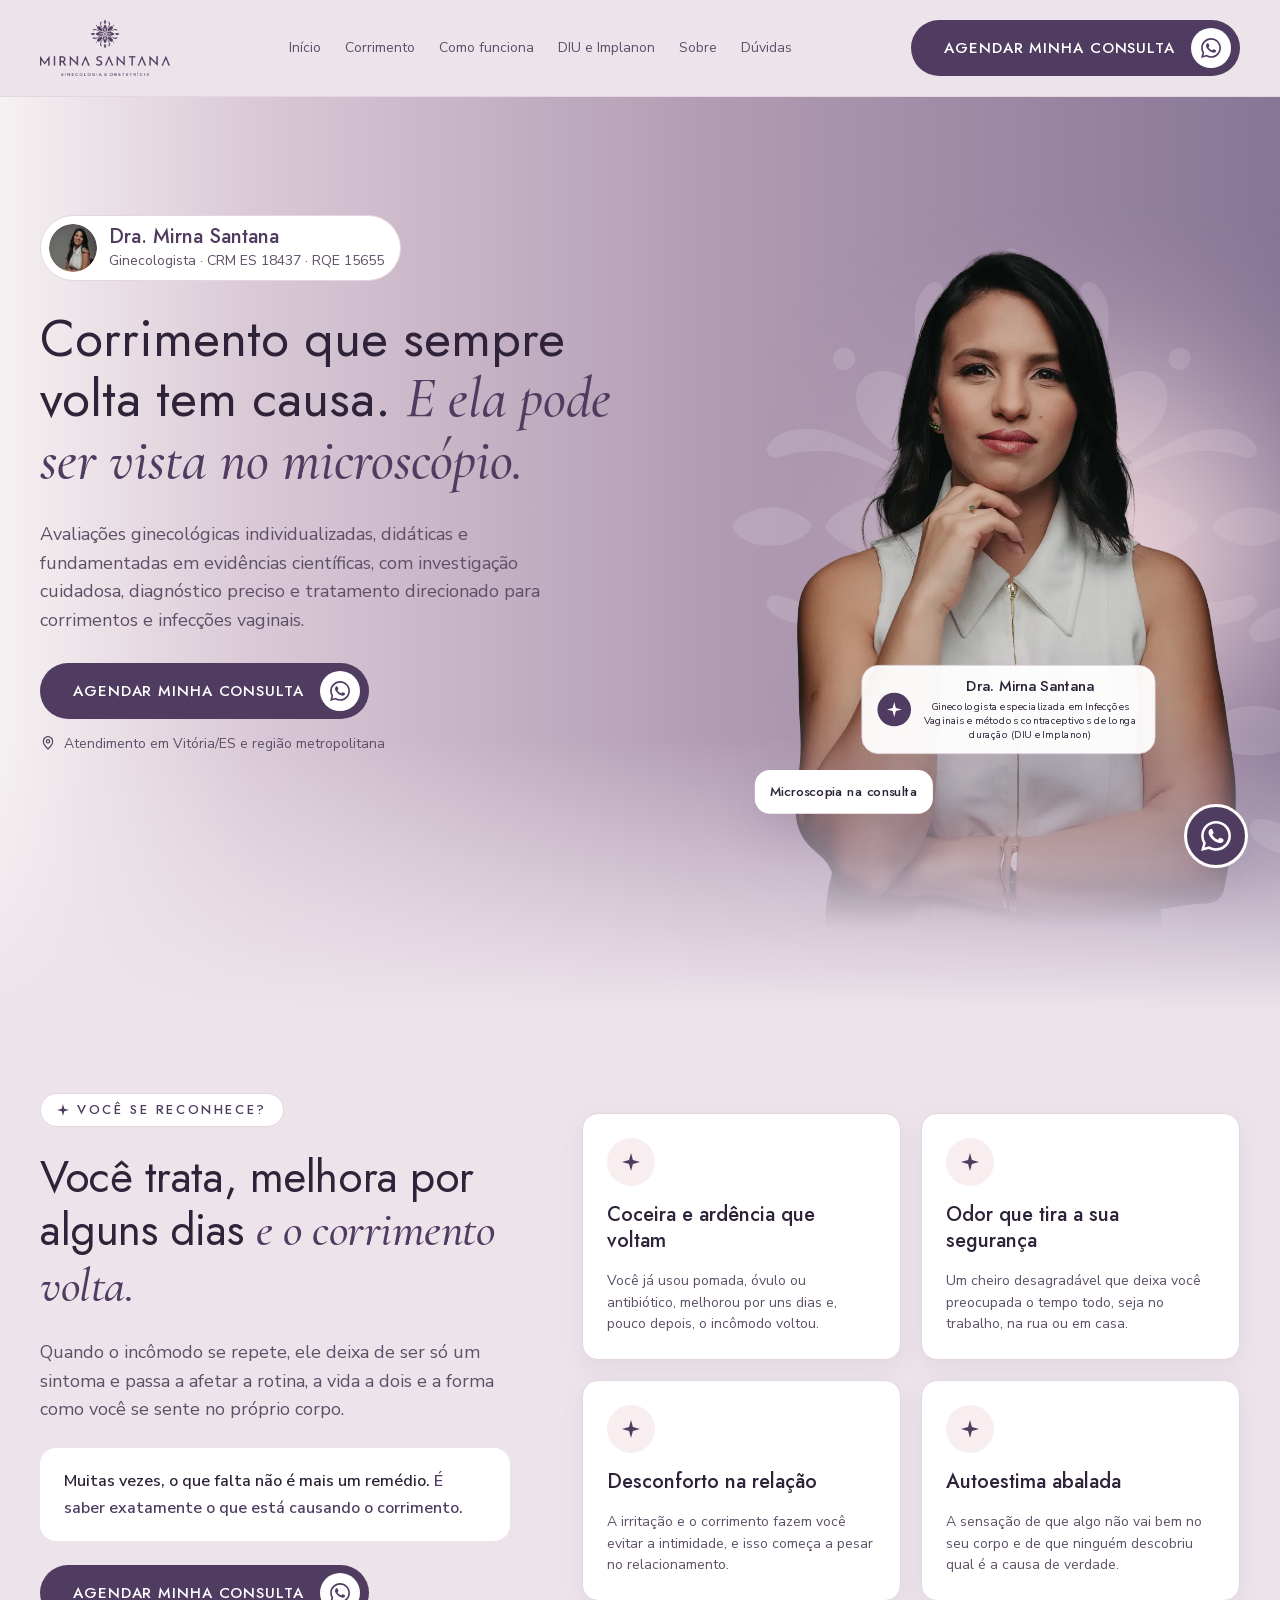
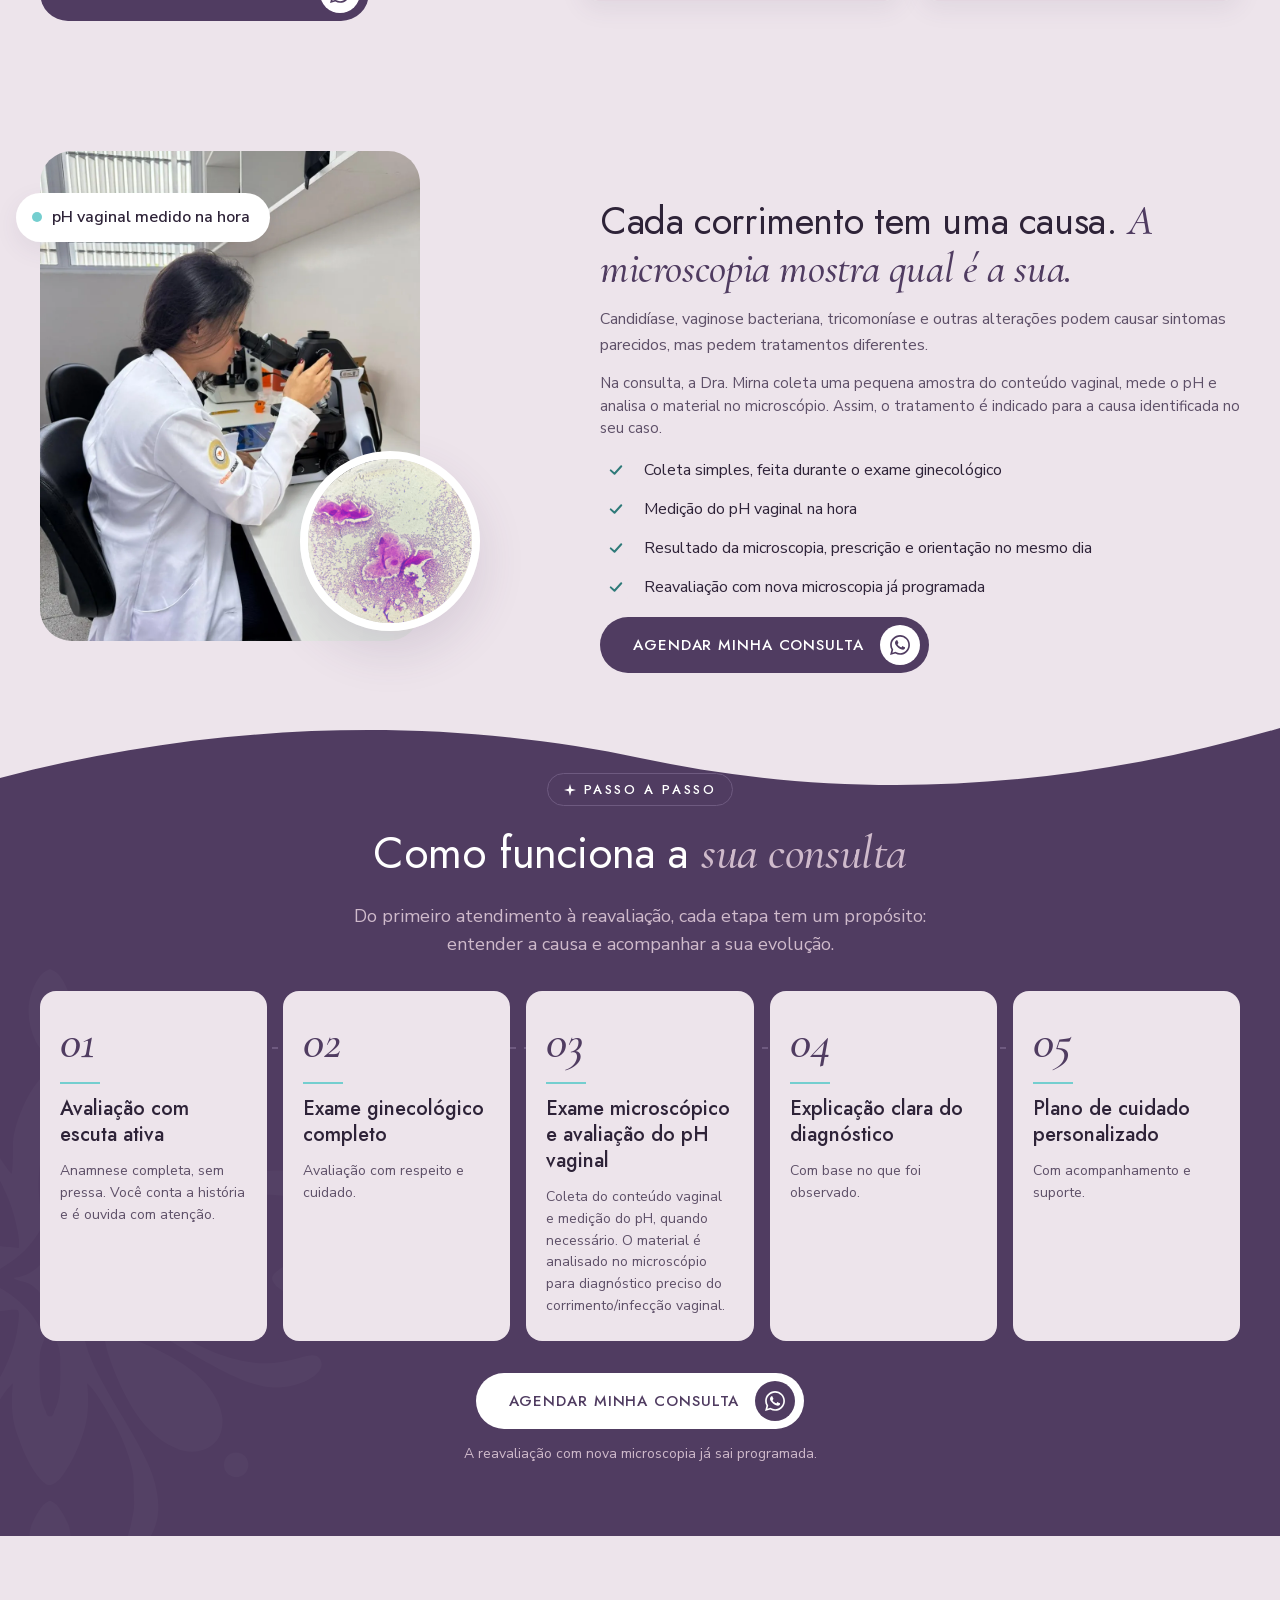
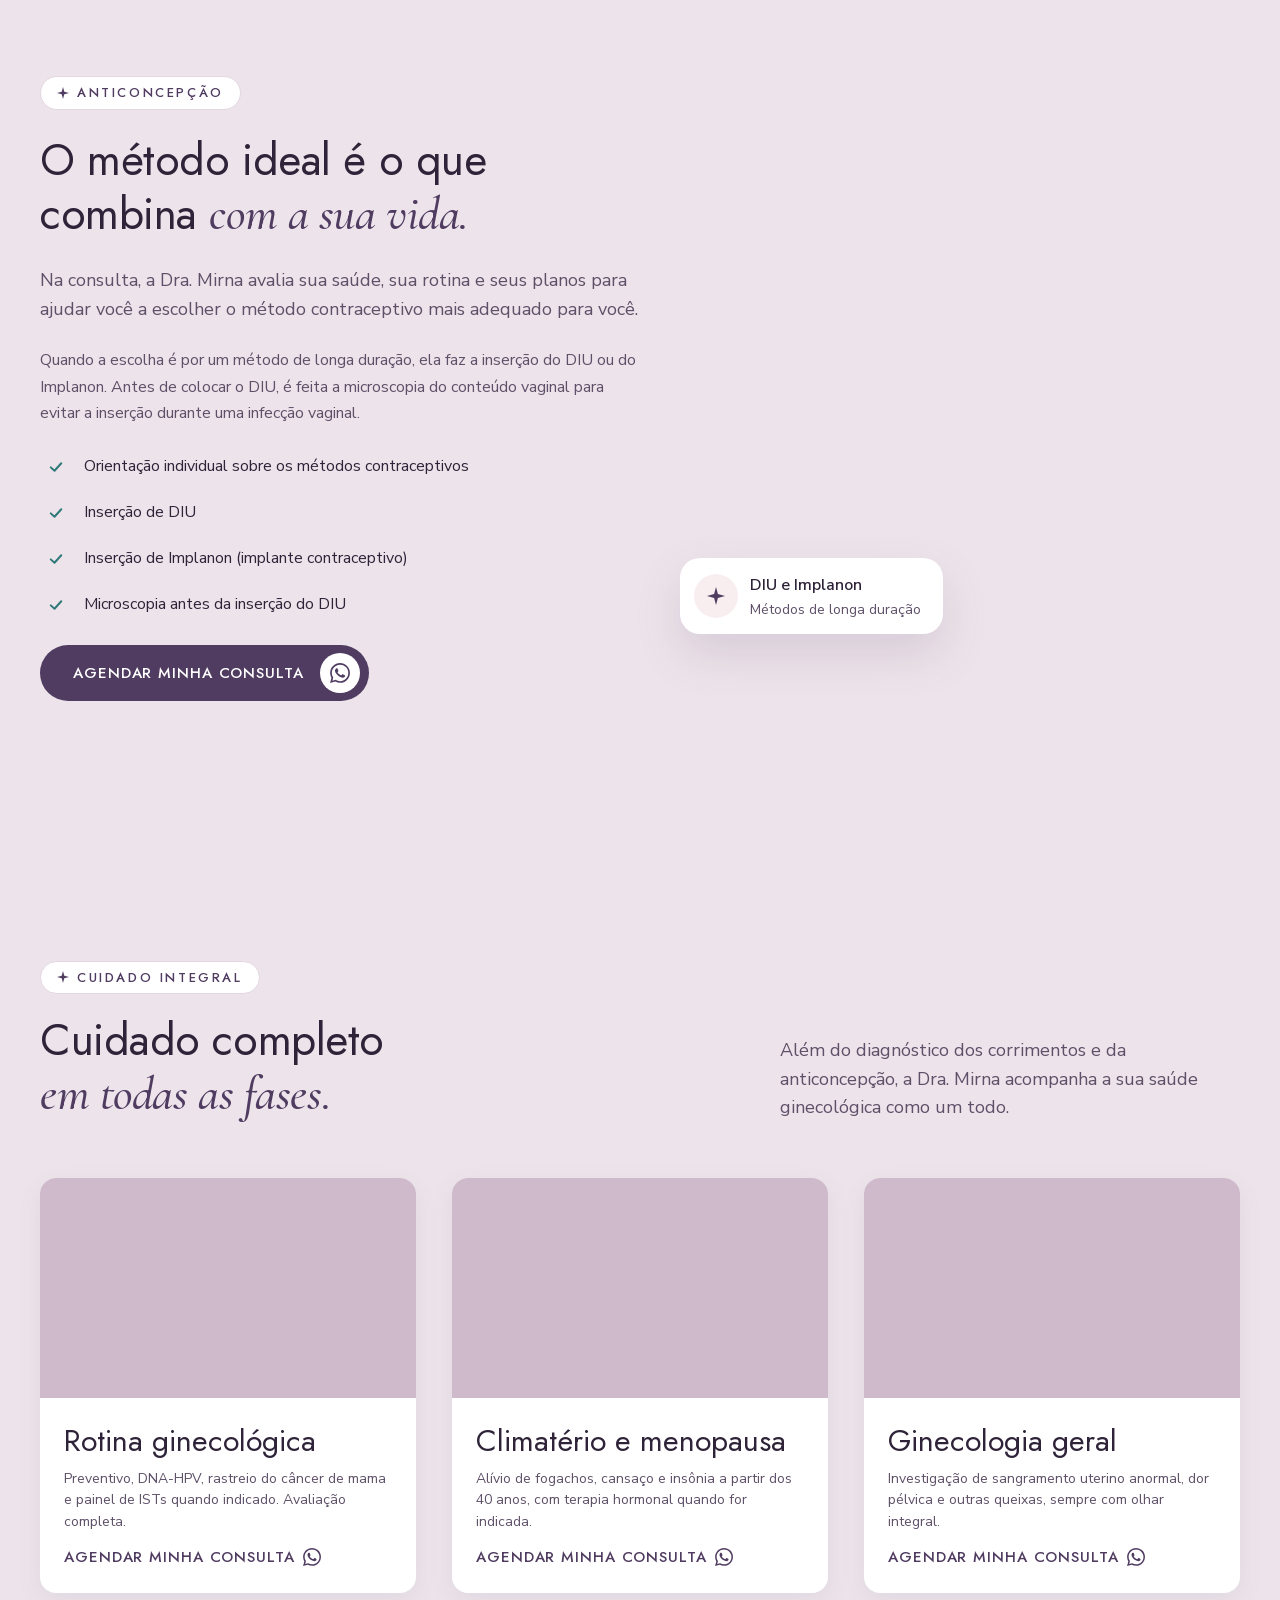
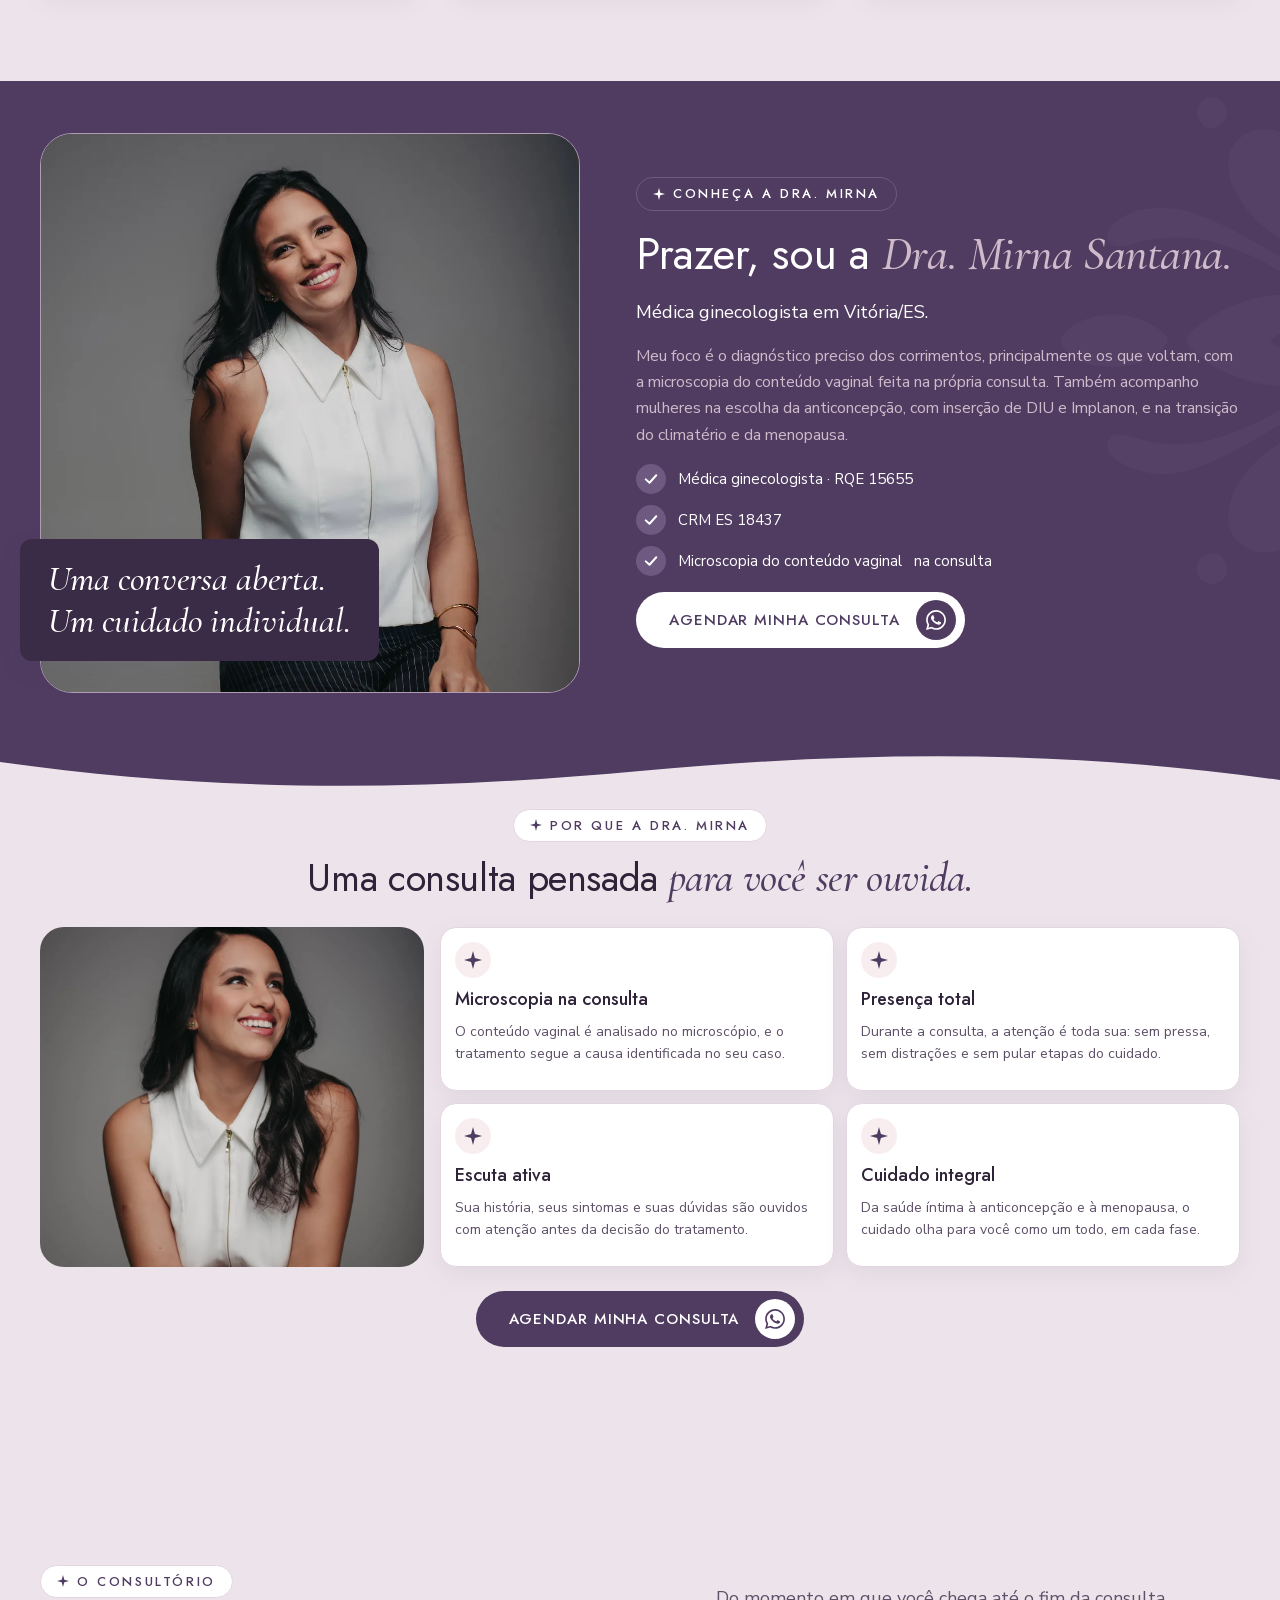
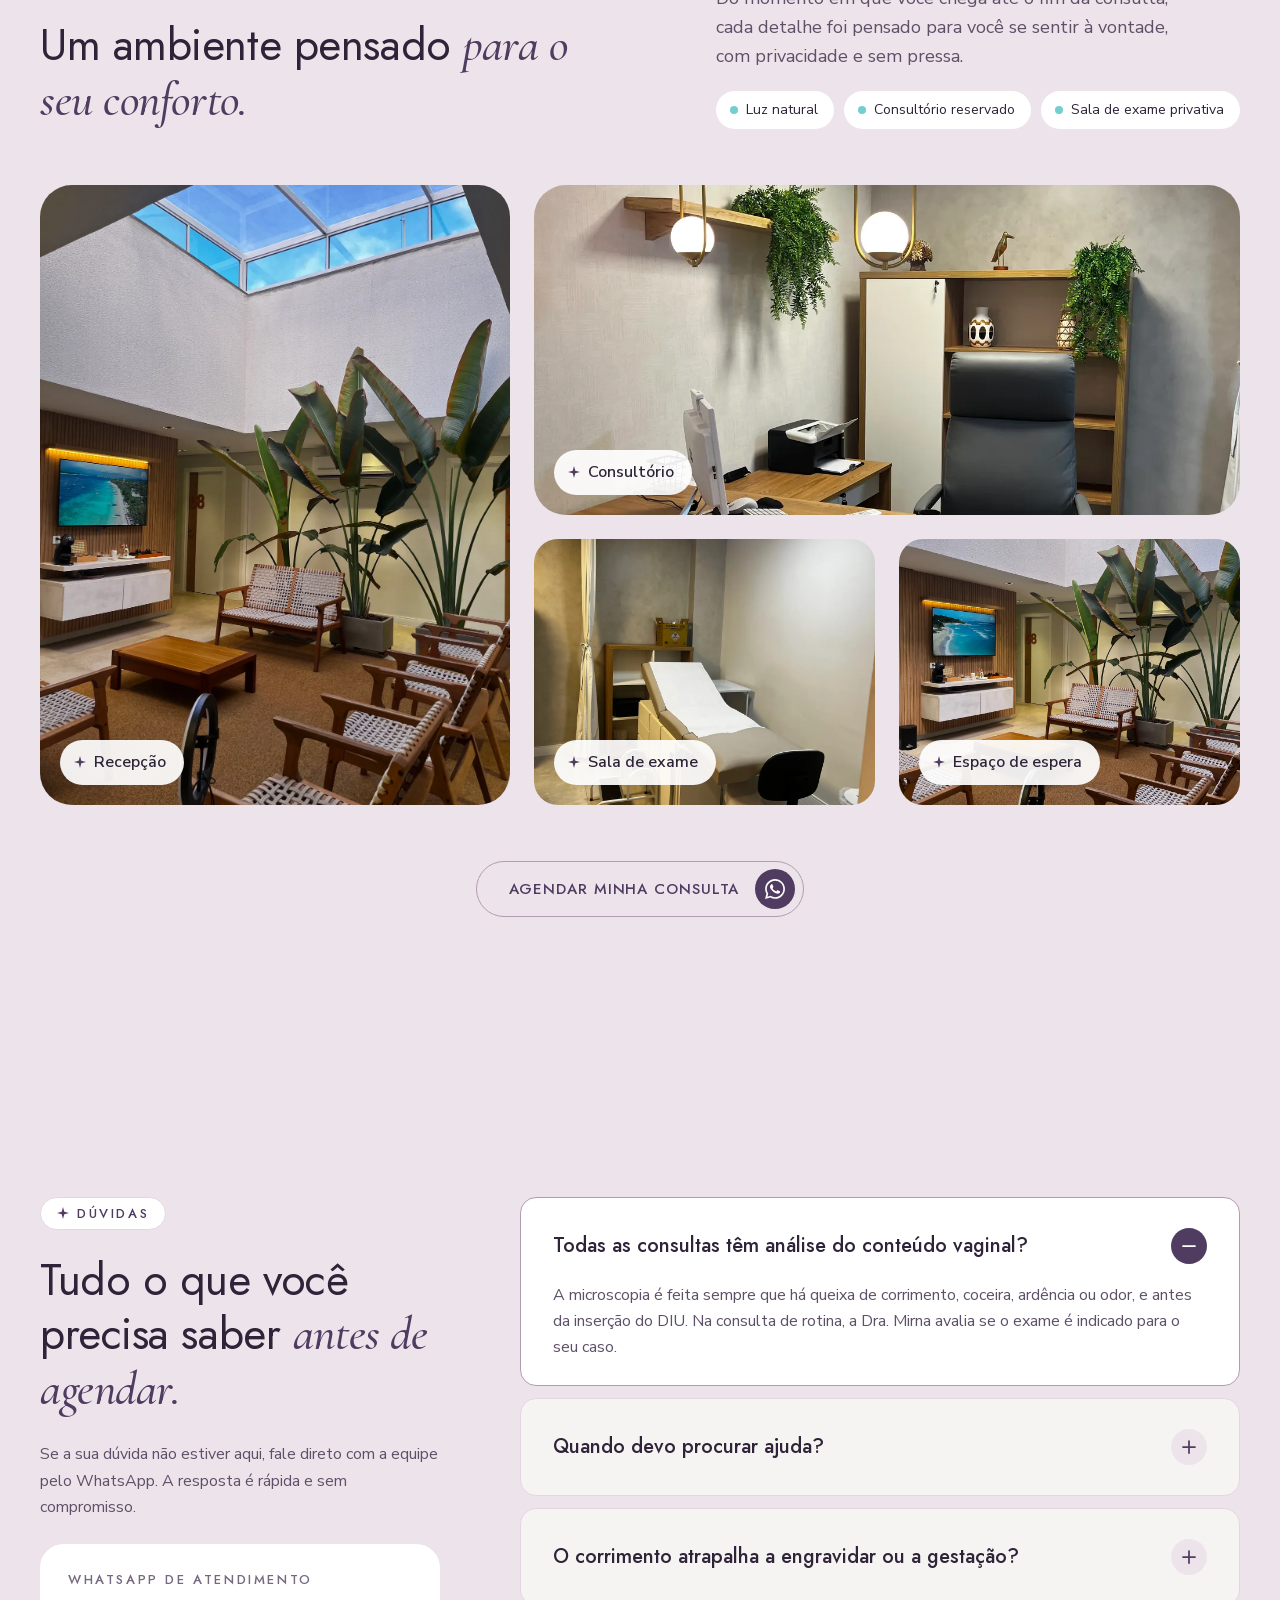
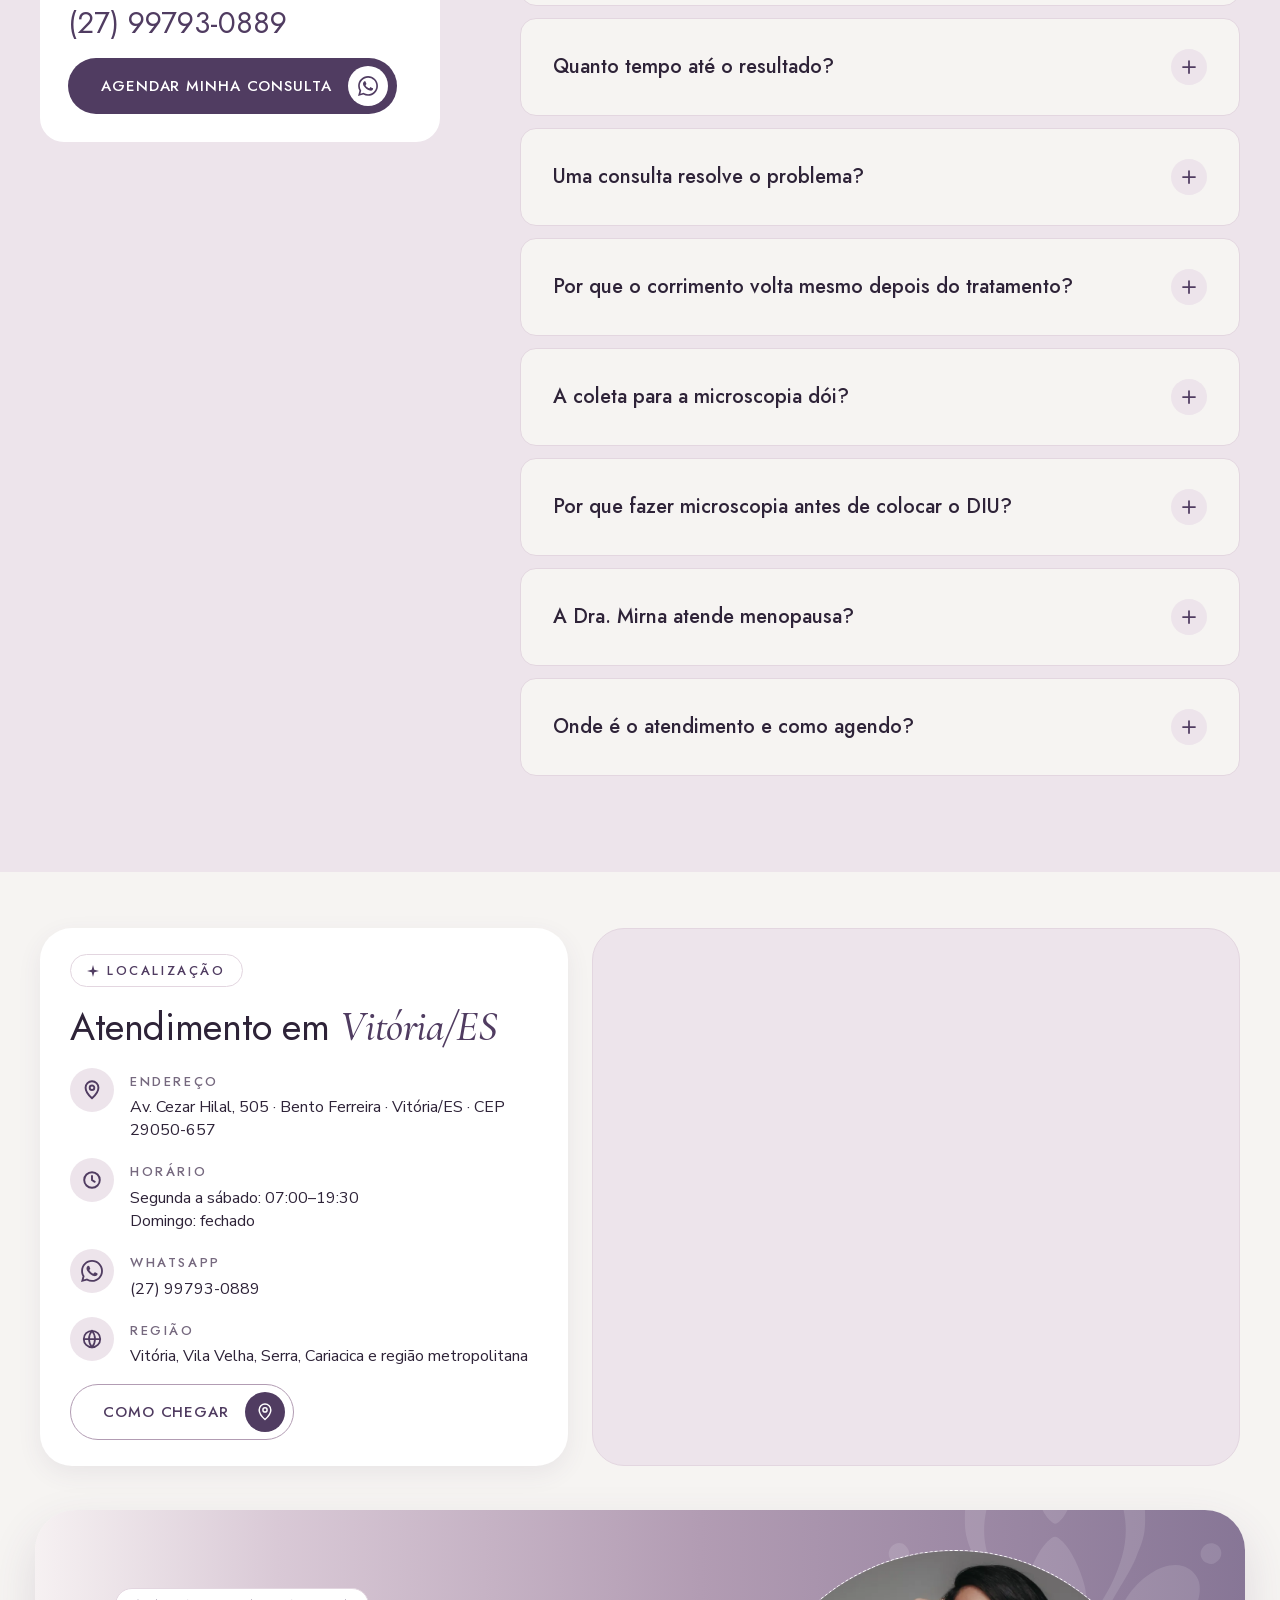
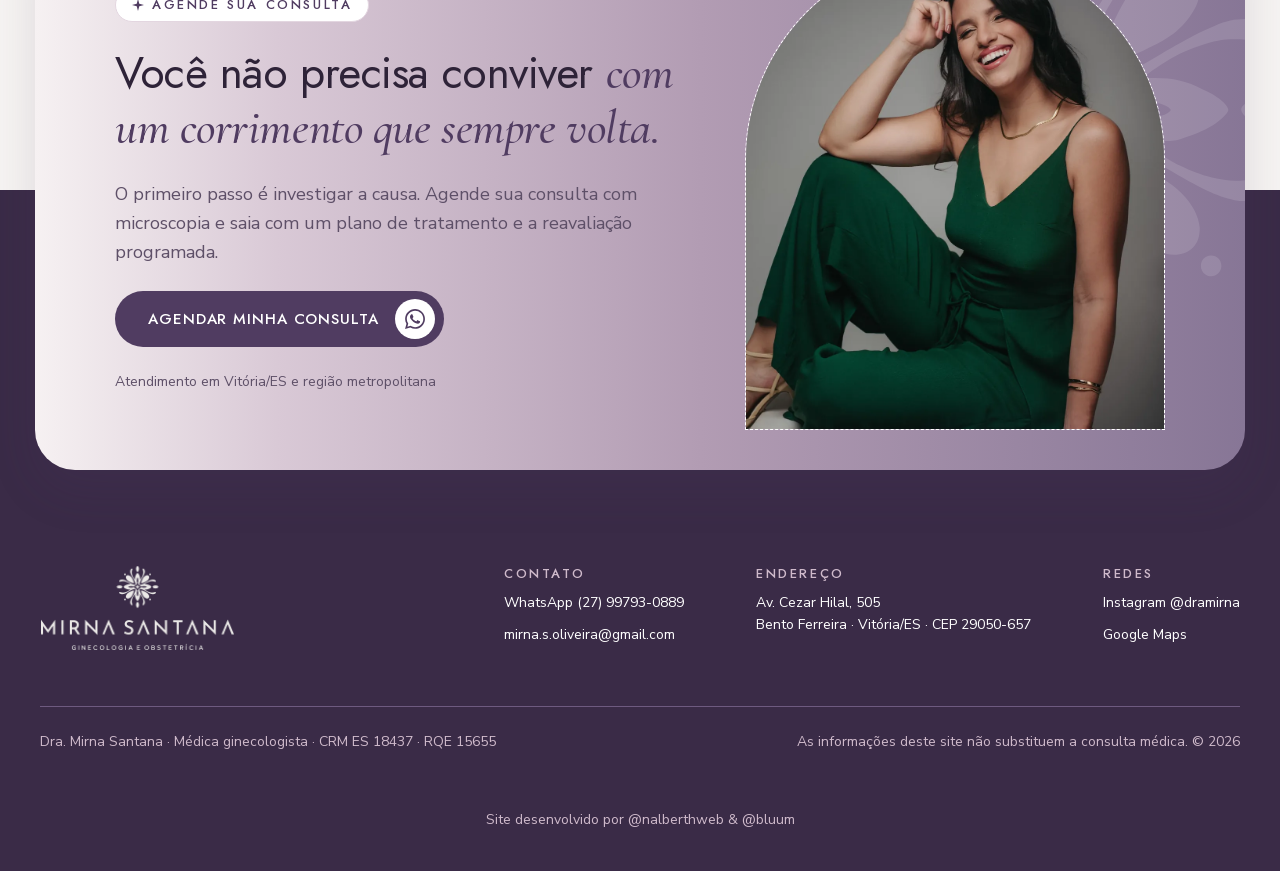
==== commit 9fd5e709: "Adiciona frase na seção Sobre" ====
--- a/index.html
+++ b/index.html
@@ -288,6 +288,7 @@
       <div class="container bio__inner">
         <div class="bio__photos">
           <picture class="bio__photo"><source srcset="assets/img/dra-mirna-meio-corpo.webp" type="image/webp"><img src="assets/img/dra-mirna-meio-corpo.jpg" alt="Dra. Mirna Santana sorrindo" width="1068" height="1600" loading="lazy" decoding="async"></picture>
+          <p class="bio__quote"><span>Uma conversa aberta.</span><span>Um cuidado individual.</span></p>
         </div>
         <div class="bio__content">
           <span class="eyebrow eyebrow--on-dark"><img class="eyebrow__icon" src="assets/svg/icone-estrela-clara.svg" alt="" width="12" height="12" aria-hidden="true">Conheça a Dra. Mirna</span>
--- a/assets/css/sections.css
+++ b/assets/css/sections.css
@@ -319,9 +319,10 @@
 .bio .eyebrow { order: 1; }
 .bio__title { order: 2; margin: 0; color: var(--color-text-on-inverse); font: 400 30px/1.25 var(--font-display); letter-spacing: -.01em; }
 .bio__title em { color: var(--color-text-on-inverse-muted); font: italic 500 33px/1.2 var(--font-destaque); }
-.bio__photos { order: 3; width: 100%; height: 400px; }
+.bio__photos { position: relative; order: 3; width: 100%; height: 400px; }
 .bio__photo { display: block; width: 100%; height: 100%; overflow: hidden; border-radius: 24px; }
 .bio__photo img { width: 100%; height: 100%; object-fit: cover; object-position: center 35%; }
+.bio__quote { position: absolute; z-index: 1; bottom: 20px; left: 0; display: grid; gap: 2px; max-width: calc(100% - 20px); margin: 0; padding: 14px 20px; border-radius: 0 12px 12px 0; background: var(--color-bg-inverse-deep); box-shadow: var(--shadow-soft); color: var(--color-text-on-inverse); font: italic 500 28px/1.1 var(--font-destaque); }
 .bio__lead { order: 4; margin: 0; color: var(--color-text-on-inverse); font: 400 17px/1.6 var(--font-body); }
 .bio__text { order: 6; margin: 0; color: var(--color-text-on-inverse-muted); font: 400 16px/1.65 var(--font-body); }
 .bio__text--mobile { order: 5; }
@@ -337,6 +338,7 @@
   .bio__inner { display: grid; grid-template-columns: 540px minmax(0, 1fr); align-items: center; gap: 96px; }
   .bio__photos { order: initial; height: 640px; }
   .bio__photo { border: 1px solid var(--color-border-strong); border-radius: 32px; }
+  .bio__quote { bottom: 32px; left: -20px; max-width: calc(100% + 20px); padding: 20px 28px; border-radius: 12px; font-size: 36px; }
   .bio__content { display: flex; flex-direction: column; align-items: flex-start; gap: 22px; min-width: 0; }
   .bio__title { font-size: 44px; line-height: 1.2; }
   .bio__title em { font-size: 48px; line-height: 1.15; }
@@ -351,6 +353,10 @@
   .bio__inner { grid-template-columns: minmax(0, 45%) minmax(0, 1fr); gap: 48px; }
   .bio__title { font-size: 38px; }
   .bio__title em { font-size: 42px; }
+  .bio__quote { left: 0; }
+}
+@media (max-width: 389px) {
+  .bio__quote { max-width: 100%; padding: 12px 16px; font-size: 24px; }
 }
 
 /* Diferenciais: nós 20025:836 e 20016:262. */
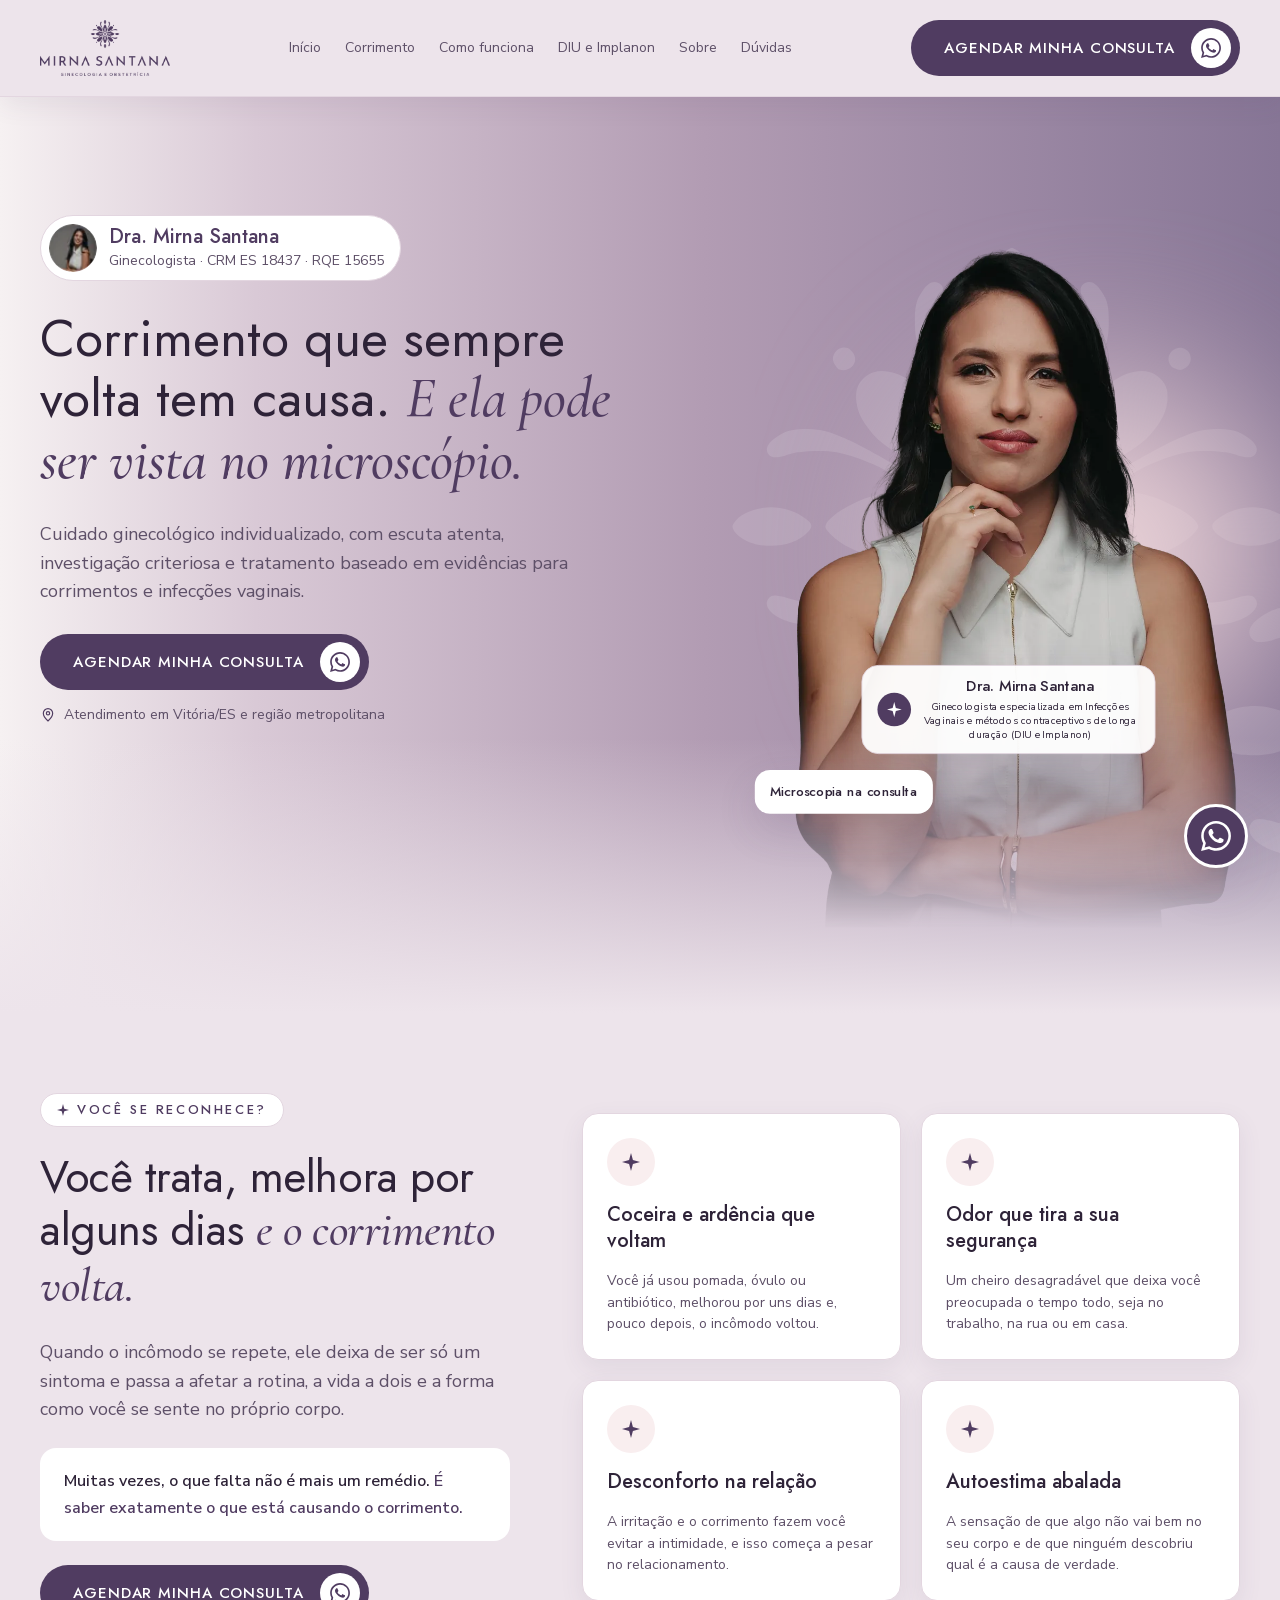
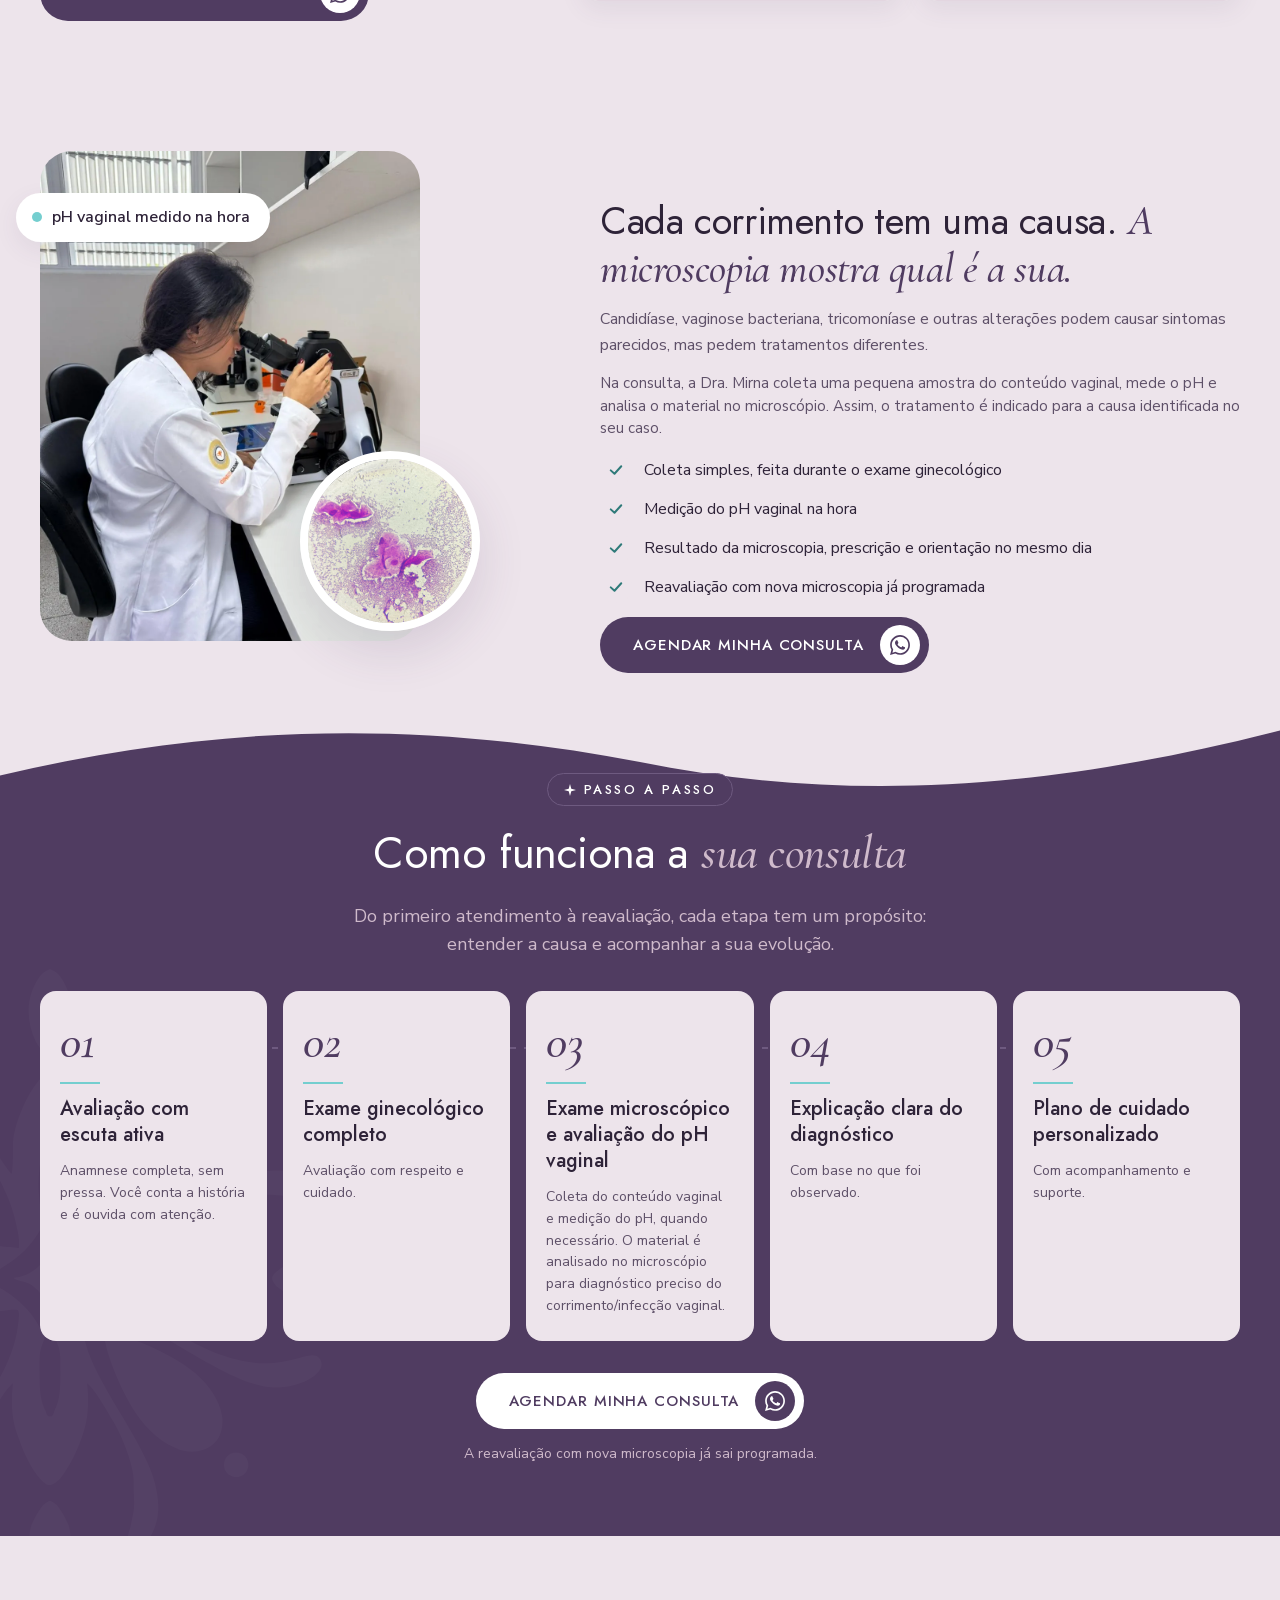
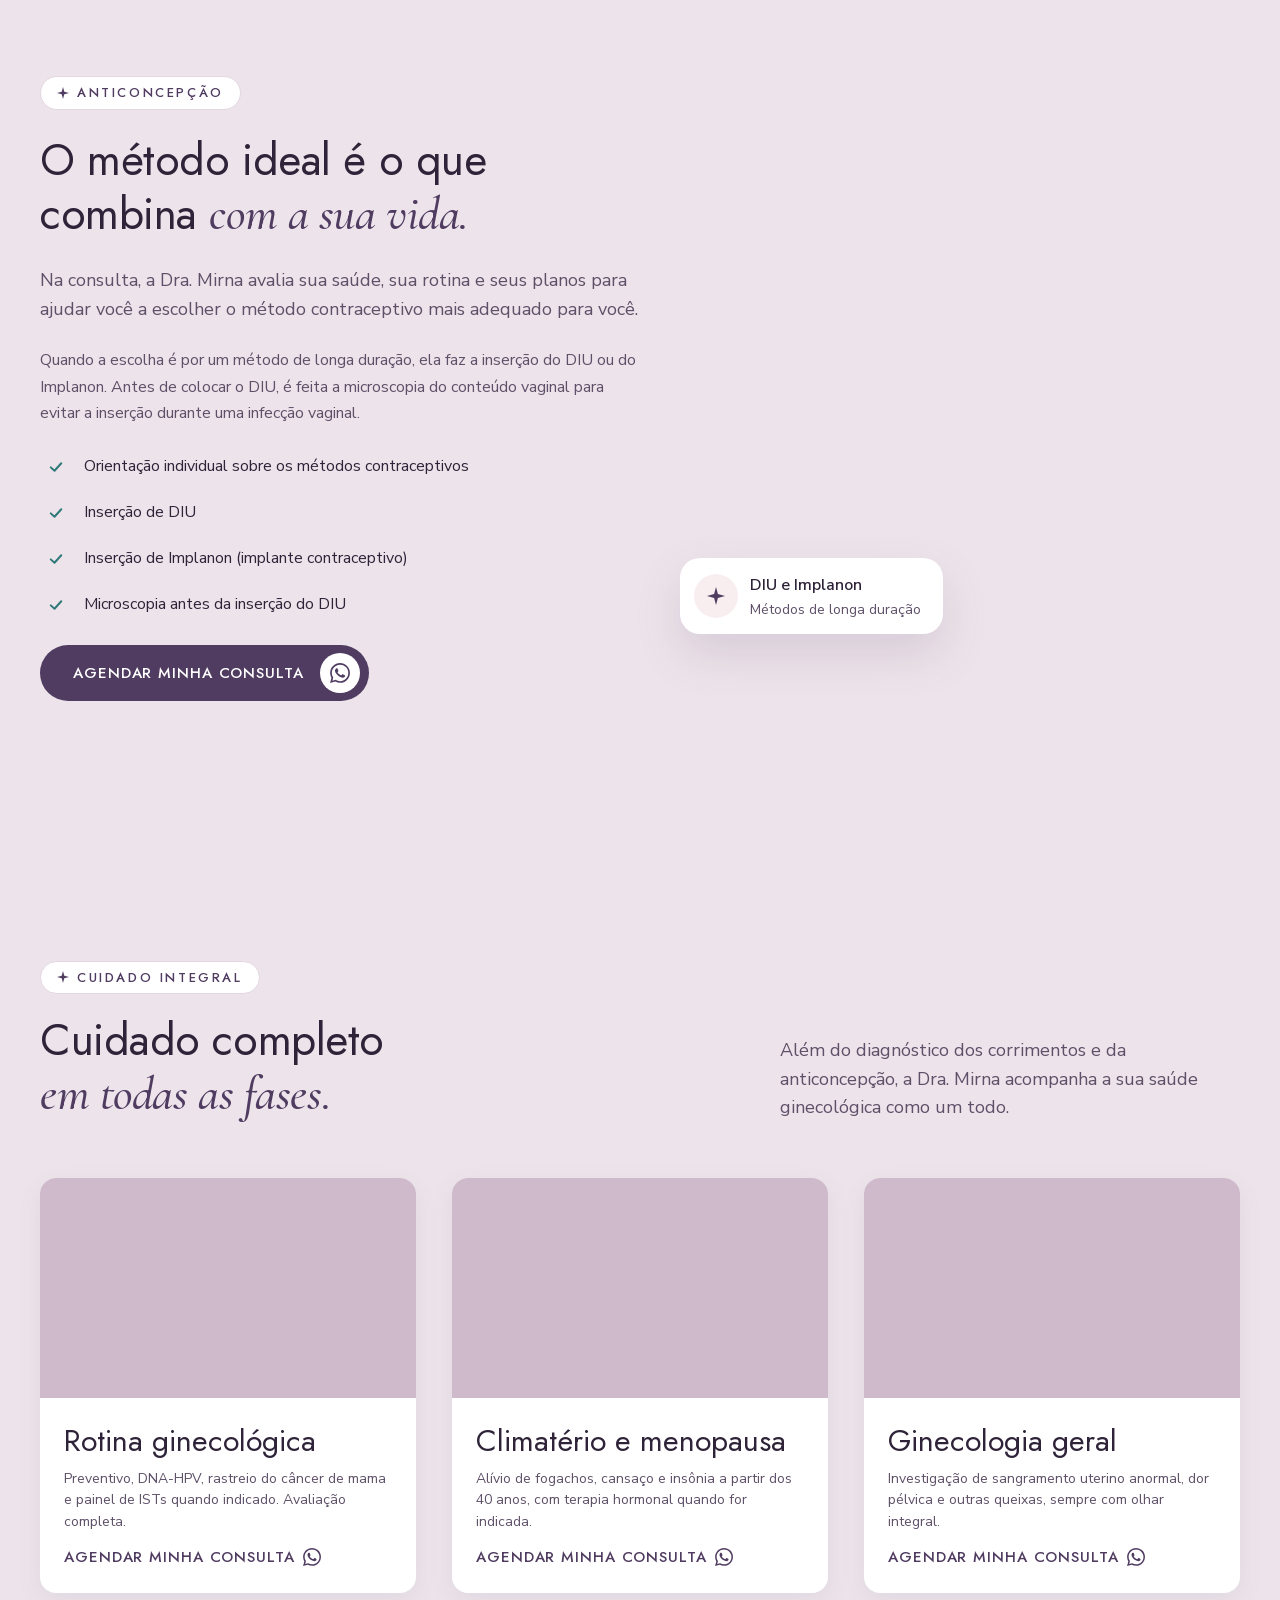
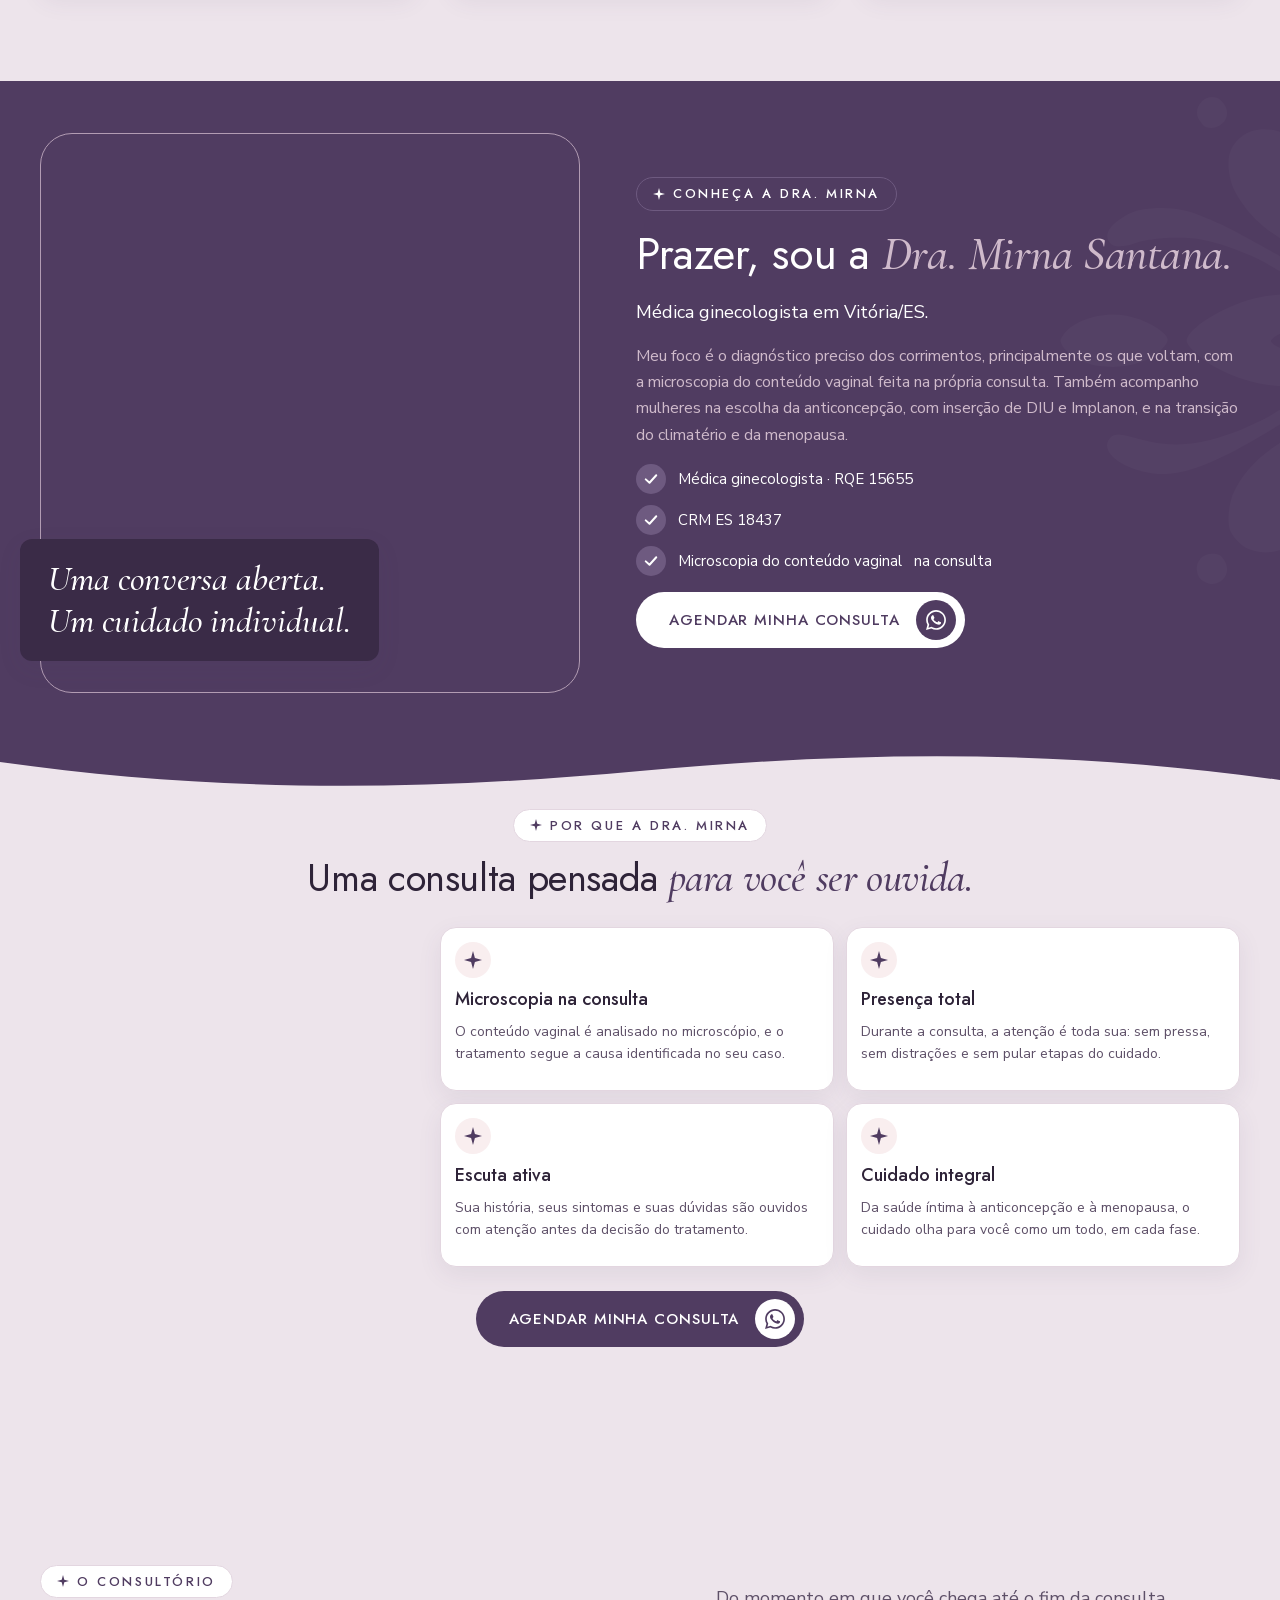
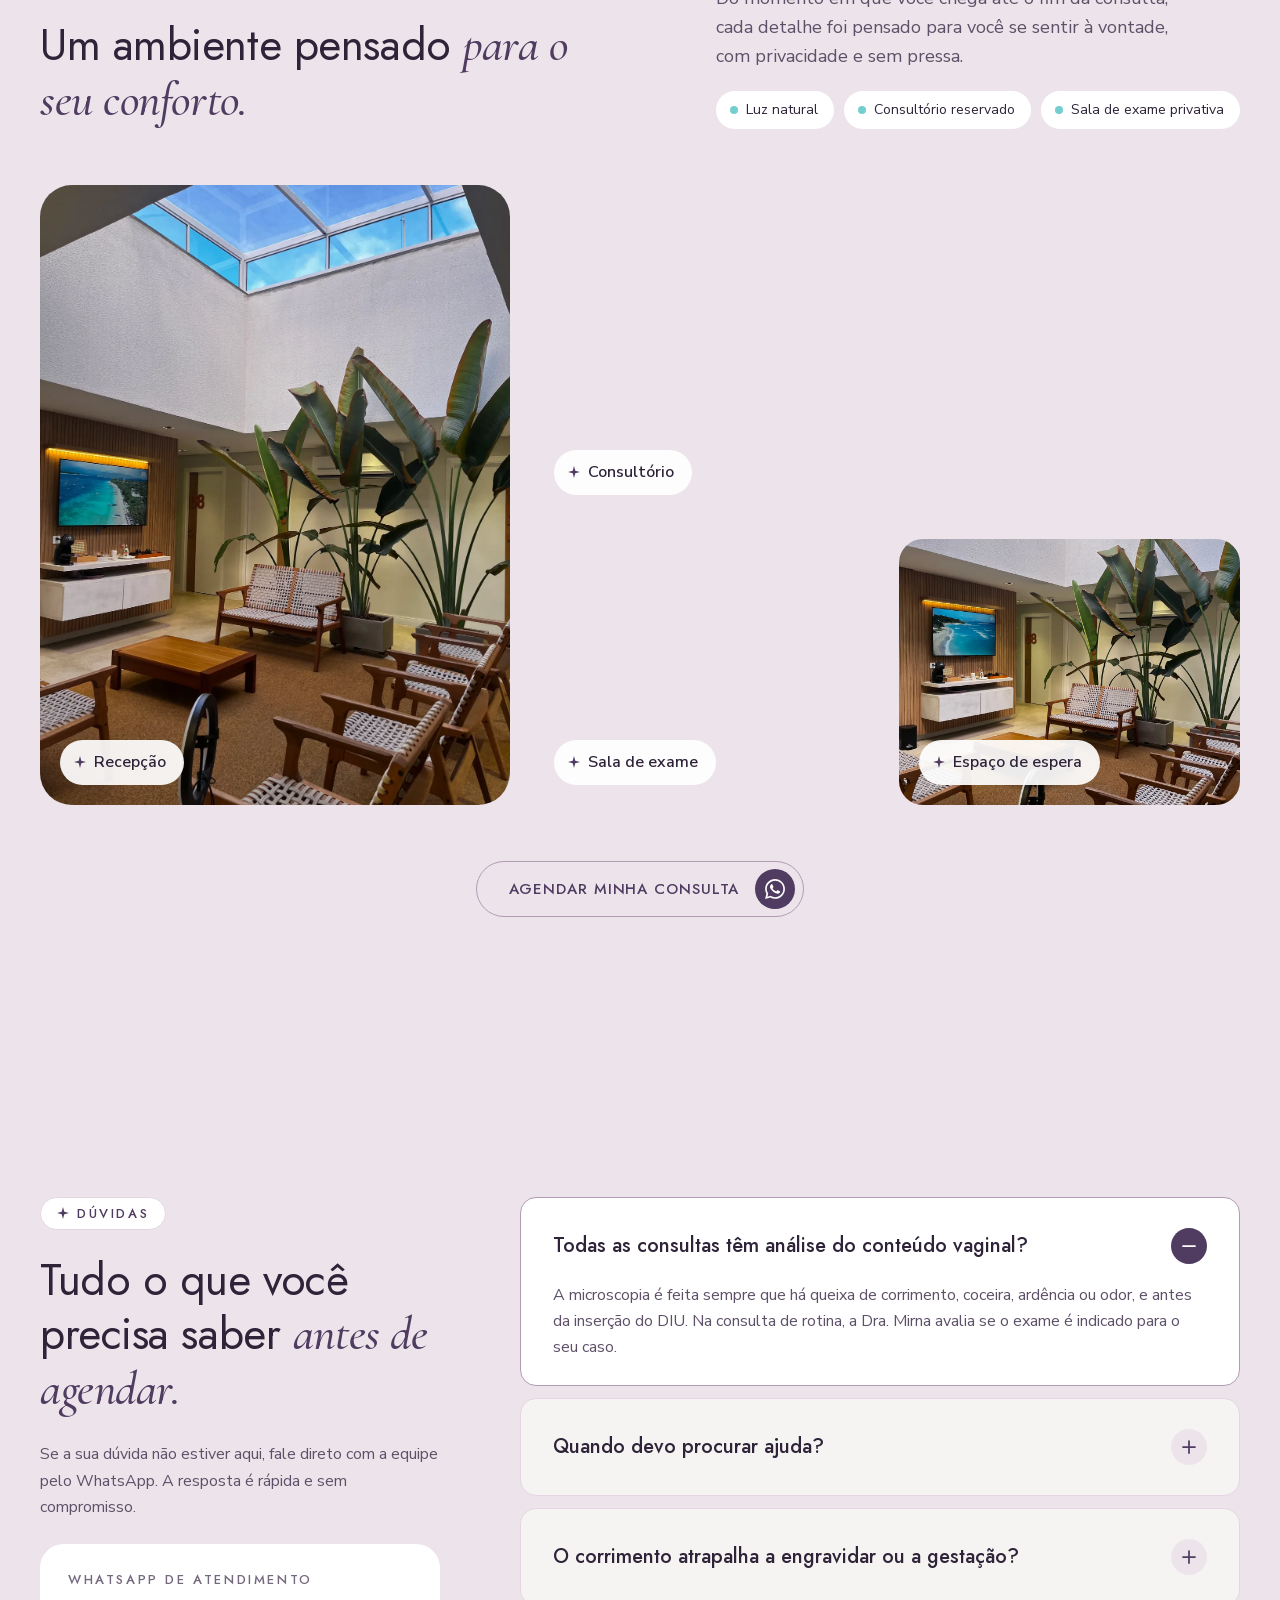
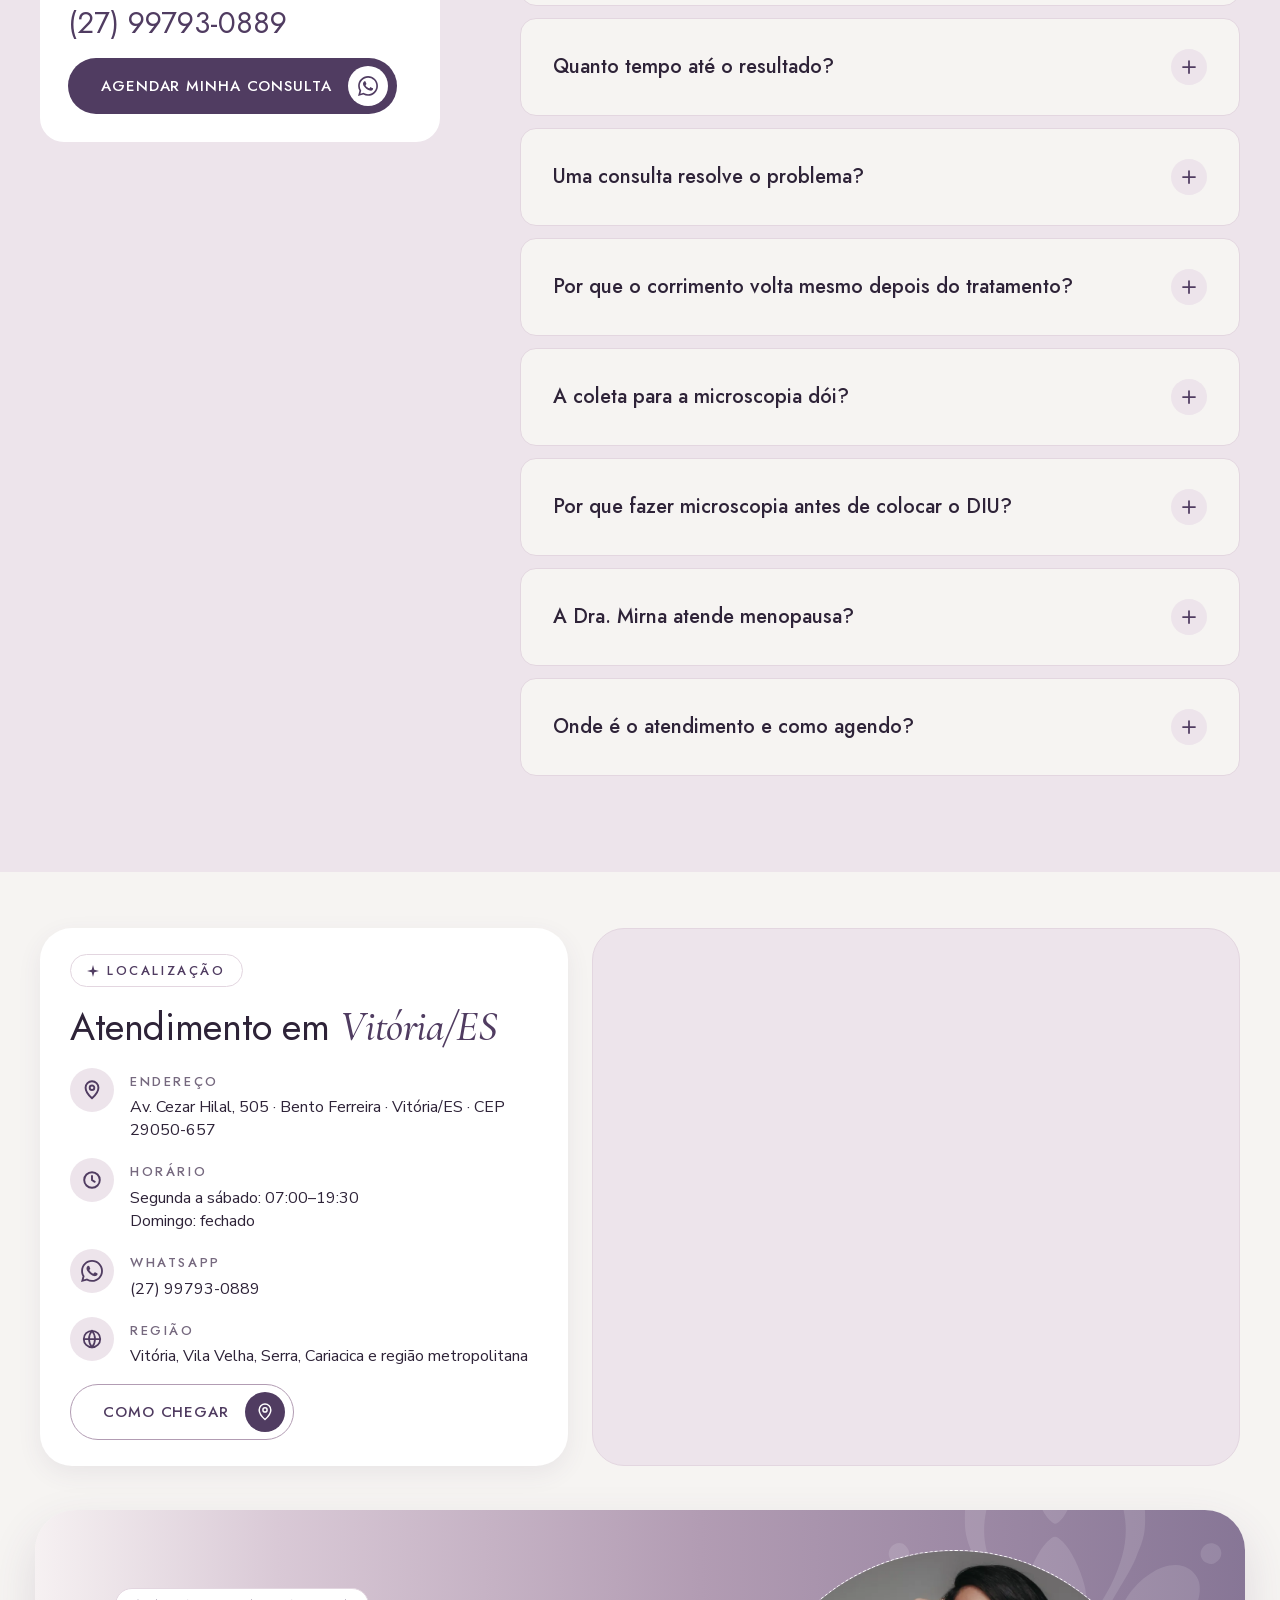
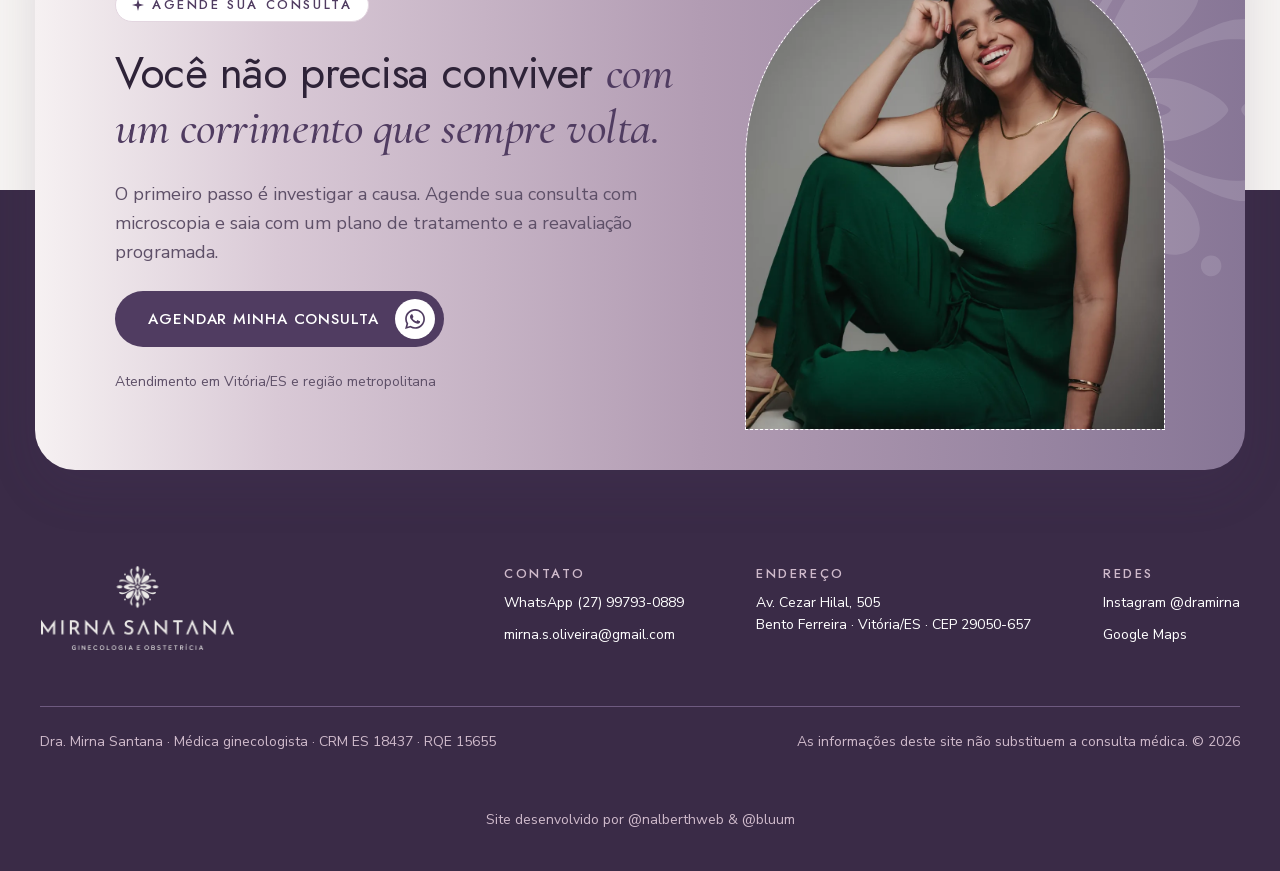
==== commit 3b7c576c: "Atualiza descrição da hero" ====
--- a/index.html
+++ b/index.html
@@ -169,7 +169,7 @@
             <span class="selo-medica__body"><span class="selo-medica__name">Dra. Mirna Santana</span><span class="selo-medica__registry">Ginecologista · CRM ES 18437 · RQE 15655</span></span>
           </div>
           <h1 class="hero__title" id="hero-title">Corrimento que sempre volta tem causa. <em>E ela pode ser vista no microscópio.</em></h1>
-          <p class="hero__description">Avaliações ginecológicas individualizadas, didáticas e fundamentadas em evidências científicas, com investigação cuidadosa, diagnóstico preciso e tratamento direcionado para corrimentos e infecções vaginais.</p>
+          <p class="hero__description">Cuidado ginecológico individualizado, com escuta atenta, investigação criteriosa e tratamento baseado em evidências para corrimentos e infecções vaginais.</p>
           <div class="hero__actions">
             <a class="btn btn--primary hero__cta" data-wa="hero" href="https://wa.me/5527997930889" target="_blank" rel="noopener"><span class="btn__label">Agendar minha consulta</span><span class="btn__icon" aria-hidden="true"><img src="assets/svg/icone-whatsapp-desktop.svg" alt="" width="20" height="20"></span></a>
             <p class="hero__location"><img src="assets/svg/icone-pin.svg" alt="" width="16" height="16" aria-hidden="true">Atendimento em Vitória/ES e região metropolitana</p>
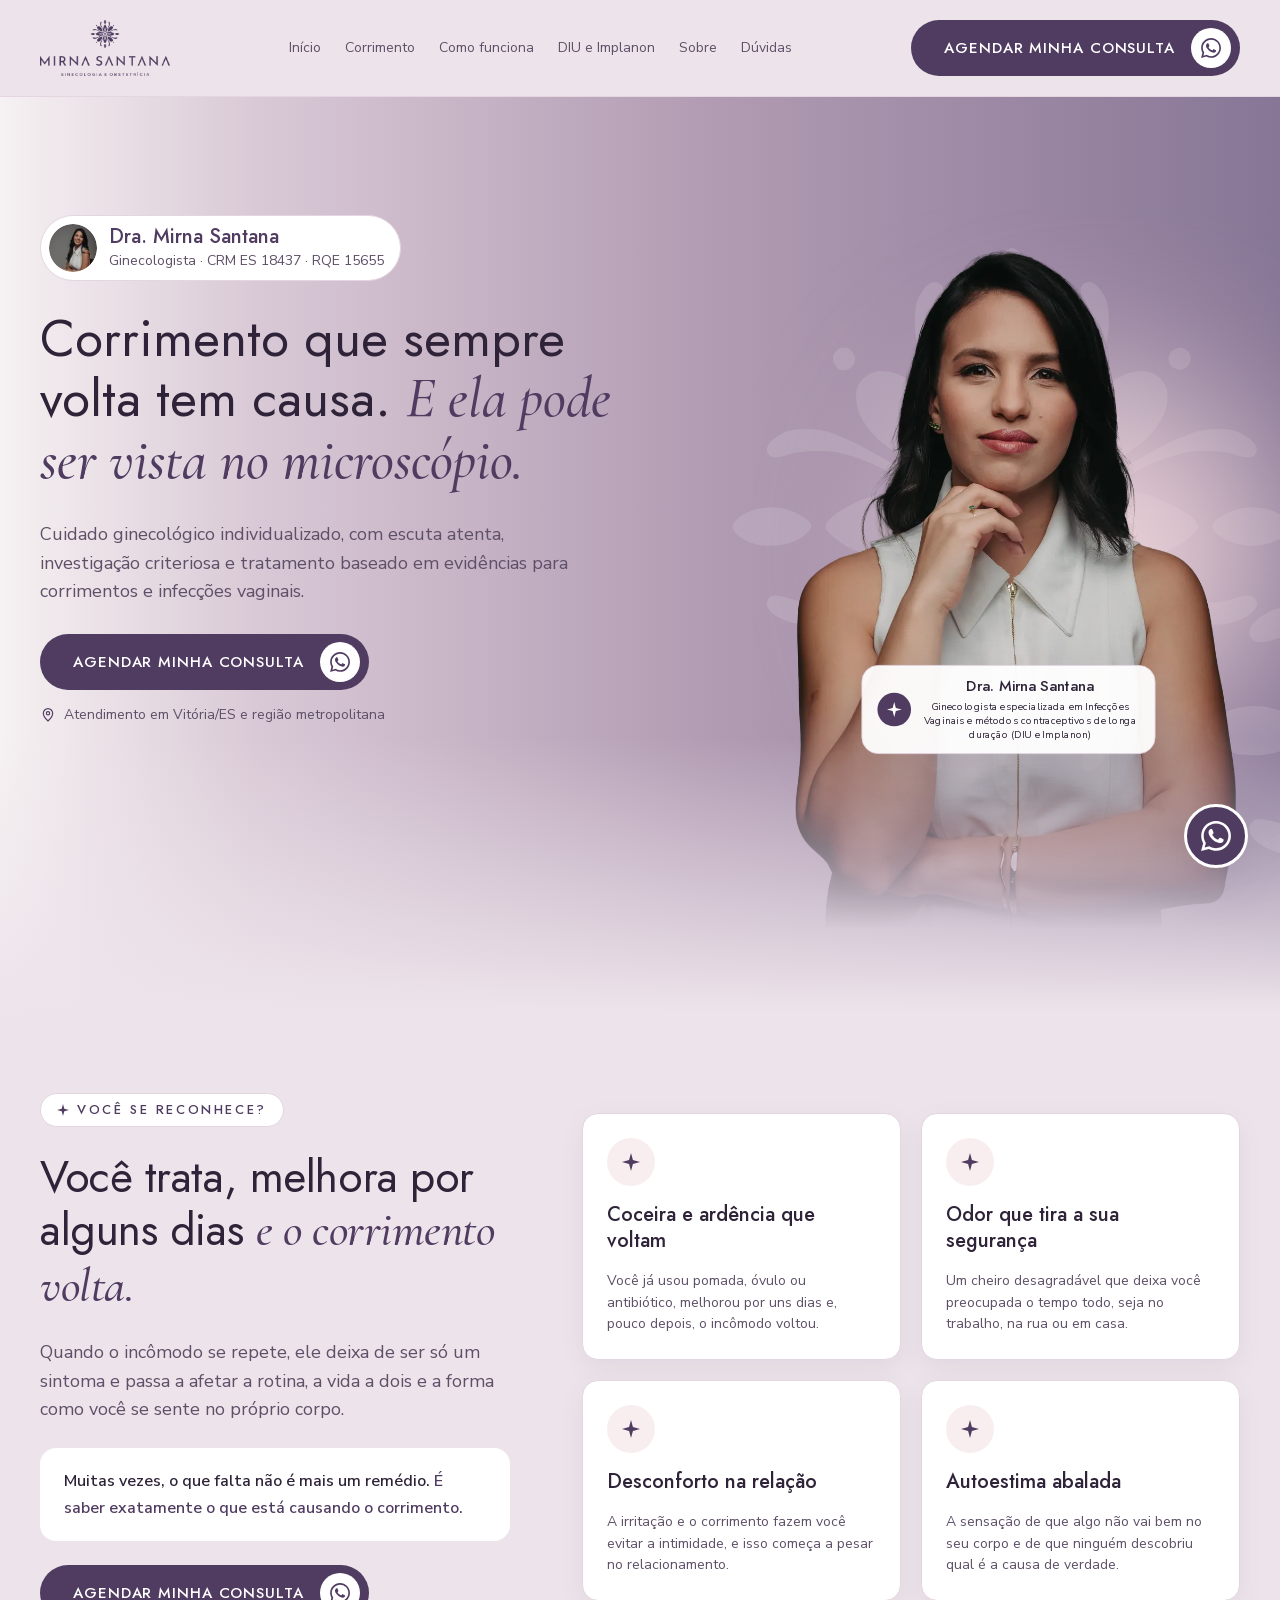
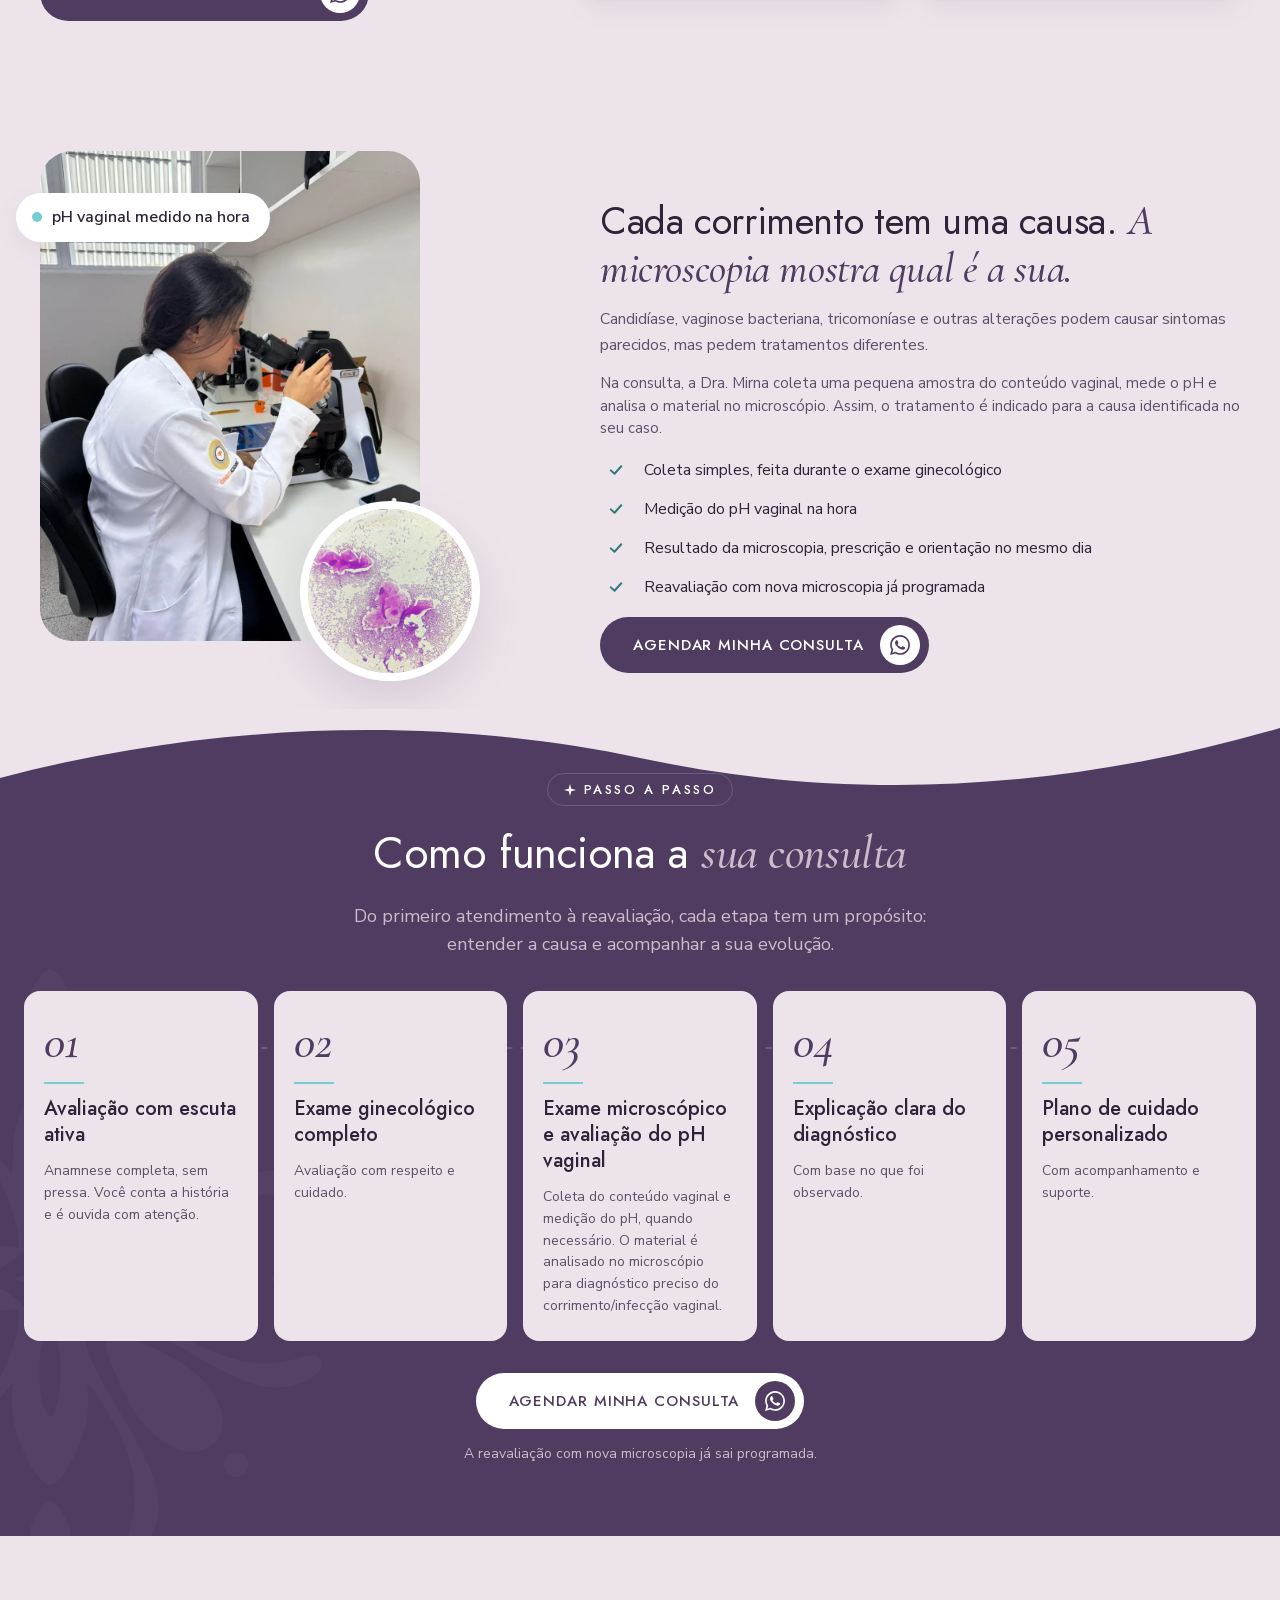
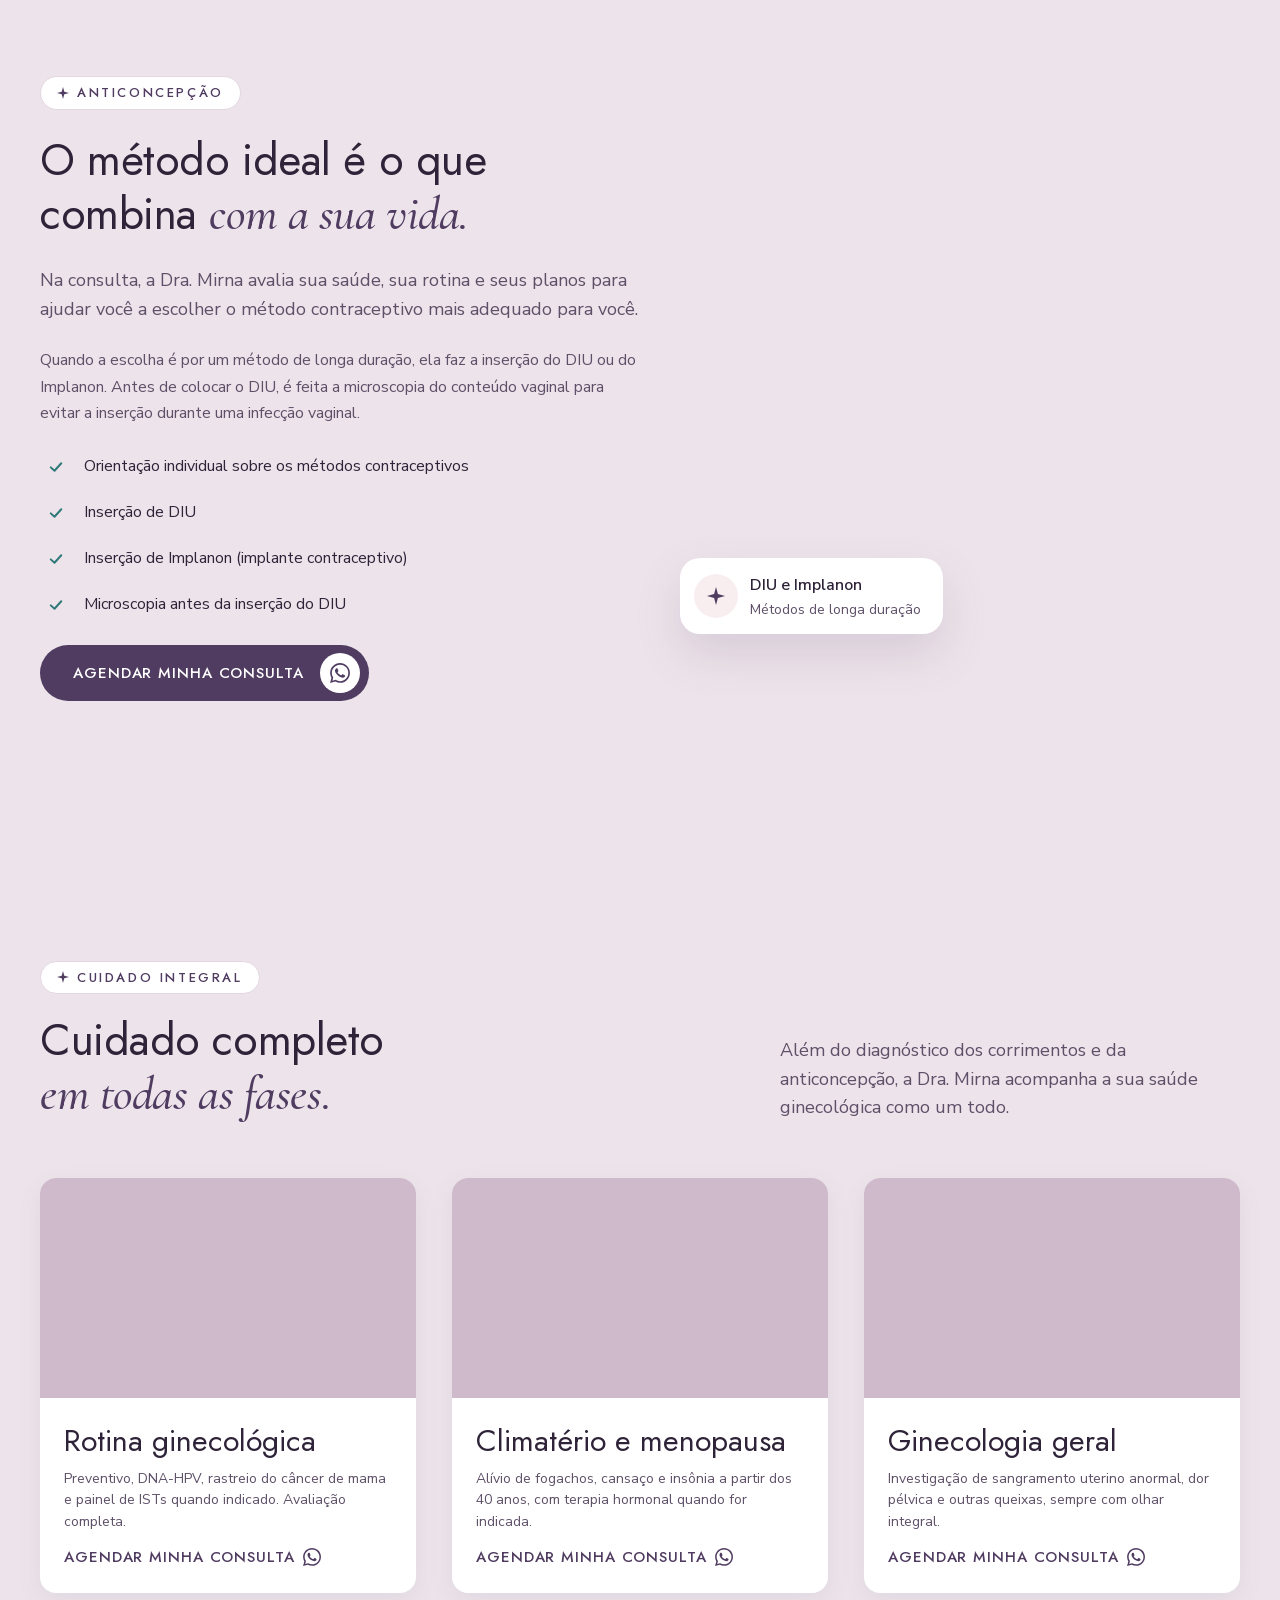
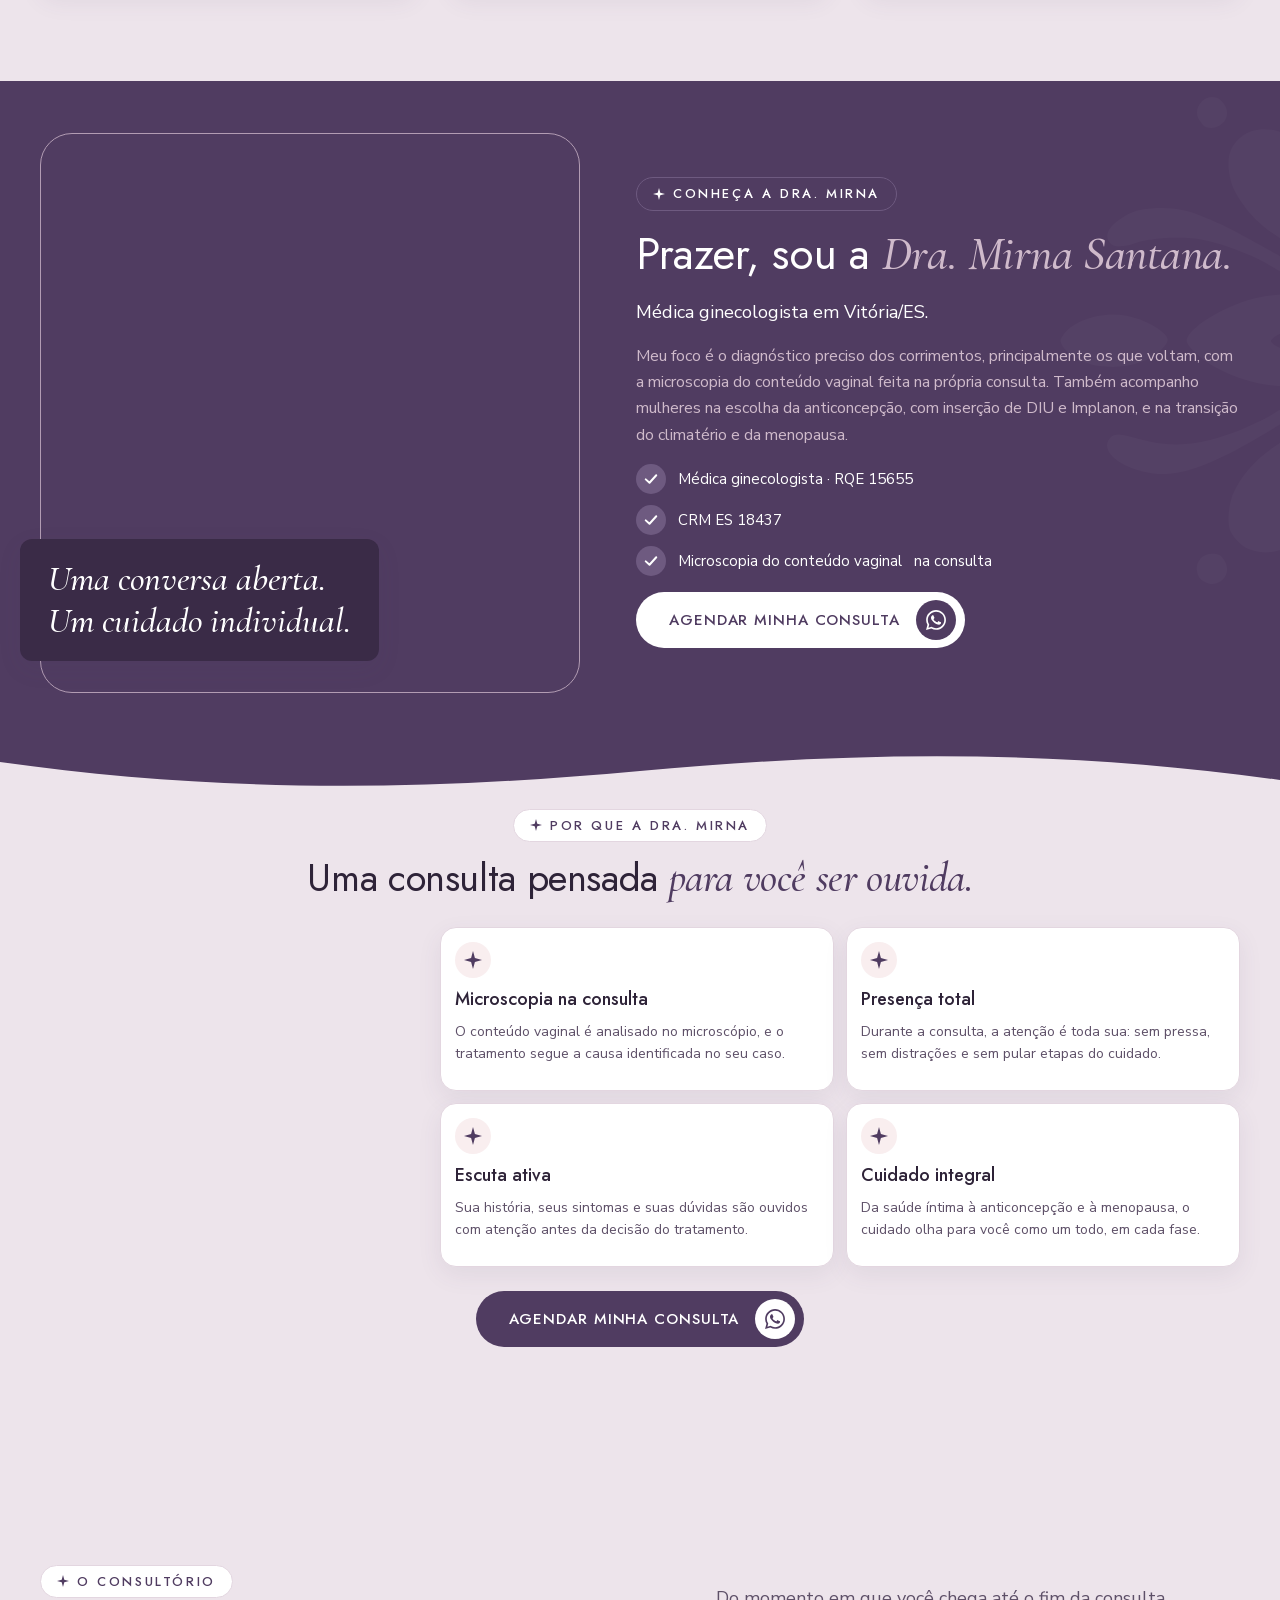
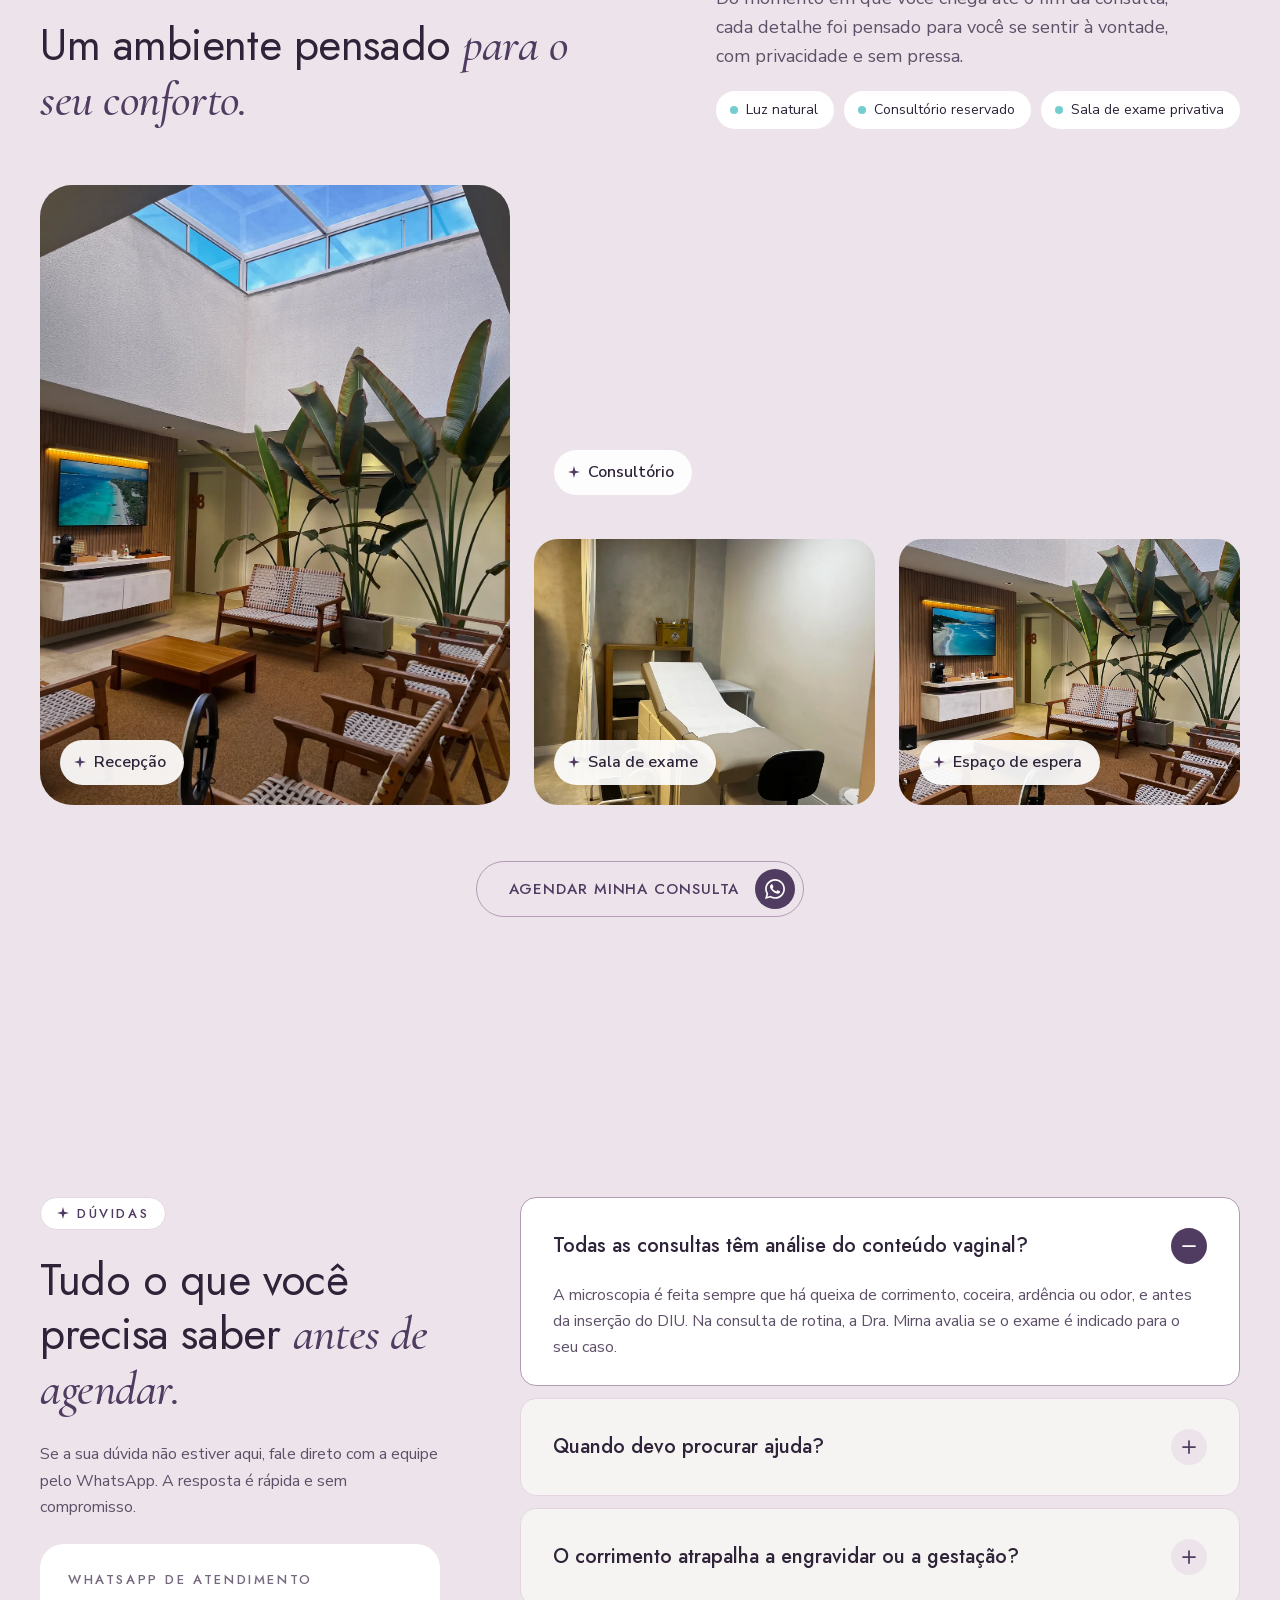
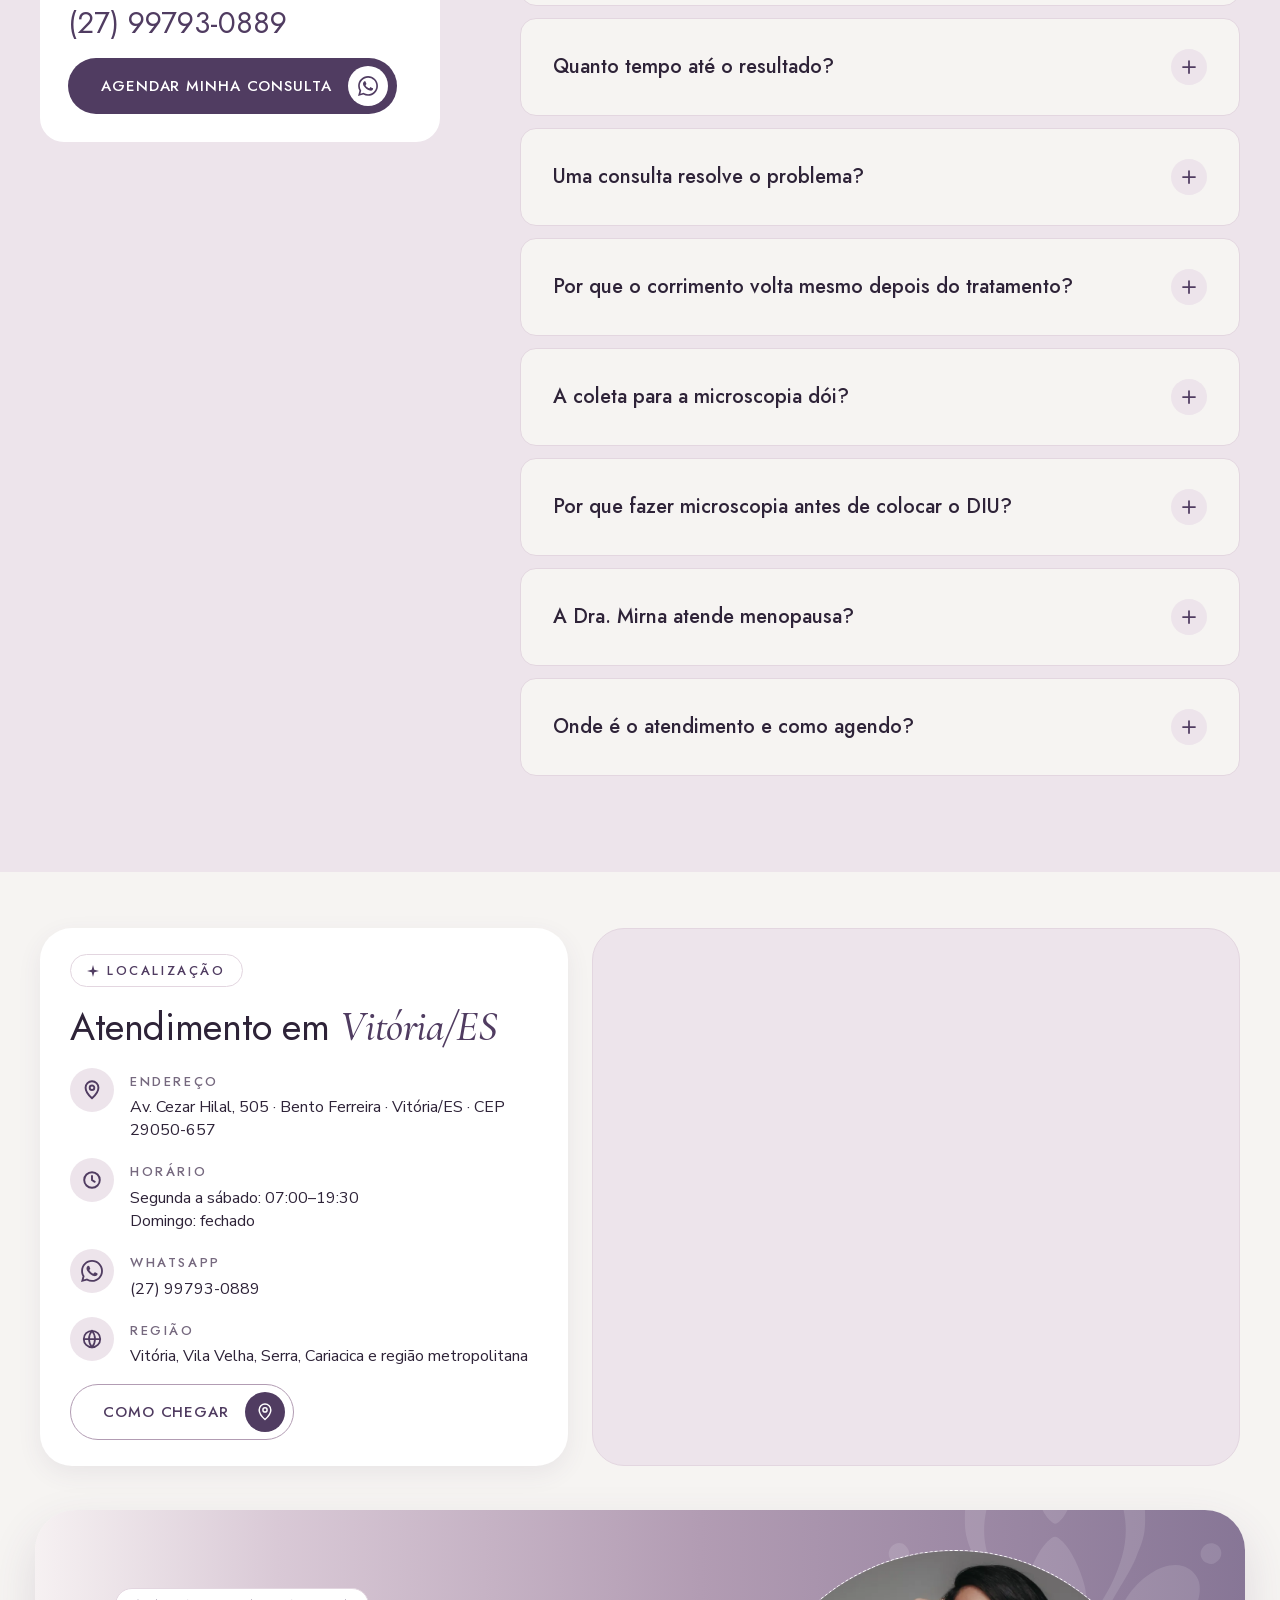
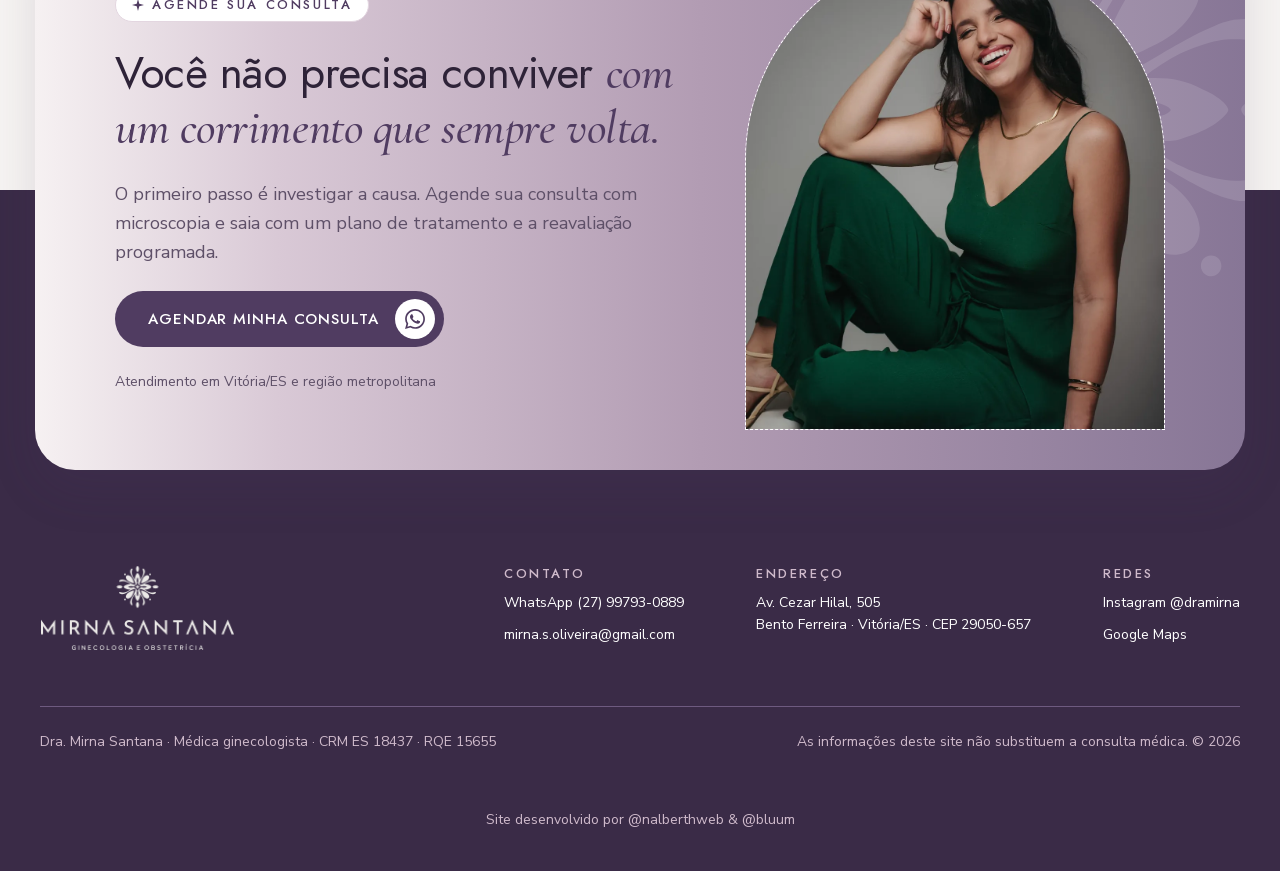
==== commit 6f4877b9: "Instala GTM e ajusta cards" ====
--- a/index.html
+++ b/index.html
@@ -1,6 +1,13 @@
 <!DOCTYPE html>
 <html lang="pt-BR">
 <head>
+  <!-- Google Tag Manager -->
+  <script>(function(w,d,s,l,i){w[l]=w[l]||[];w[l].push({'gtm.start':
+  new Date().getTime(),event:'gtm.js'});var f=d.getElementsByTagName(s)[0],
+  j=d.createElement(s),dl=l!='dataLayer'?'&l='+l:'';j.async=true;j.src=
+  'https://www.googletagmanager.com/gtm.js?id='+i+dl;f.parentNode.insertBefore(j,f);
+  })(window,document,'script','dataLayer','GTM-W23R2LFQ');</script>
+  <!-- End Google Tag Manager -->
   <meta charset="utf-8">
   <meta name="viewport" content="width=device-width, initial-scale=1">
   <title>Ginecologista em Vitória ES | Dra. Mirna Santana</title>
@@ -133,6 +140,10 @@
   <script type="module" src="assets/js/main.js"></script>
 </head>
 <body>
+  <!-- Google Tag Manager (noscript) -->
+  <noscript><iframe src="https://www.googletagmanager.com/ns.html?id=GTM-W23R2LFQ"
+  height="0" width="0" style="display:none;visibility:hidden"></iframe></noscript>
+  <!-- End Google Tag Manager (noscript) -->
   <a class="skip-link" href="#conteudo">Pular para o conteúdo</a>
   <a class="whatsapp-float" data-wa="flutuante" href="https://wa.me/5527997930889" target="_blank" rel="noopener" aria-label="Agendar minha consulta pelo WhatsApp"><img src="assets/svg/icone-whatsapp-desktop.svg" alt="" width="30" height="30" aria-hidden="true"></a>
   <span class="header-sentinel" aria-hidden="true"></span>
@@ -180,7 +191,6 @@
           <img class="hero__glow" src="assets/svg/ornamento-hero.svg" alt="" width="414" height="413" aria-hidden="true">
           <picture class="hero__portrait"><source srcset="assets/img/hero-dra-mirna.webp" type="image/webp"><img src="assets/img/hero-dra-mirna.png" alt="Dra. Mirna Santana" width="1068" height="1600" fetchpriority="high"></picture>
           <div class="hero__identity"><span class="hero__identity-icon" aria-hidden="true"><img src="assets/svg/icone-estrela-hero-desktop.svg" alt="" width="18" height="18"></span><span class="hero__identity-copy"><strong>Dra. Mirna Santana</strong><span>Ginecologista especializada em Infecções Vaginais e métodos contraceptivos de longa duração (DIU e Implanon)</span></span></div>
-          <div class="hero__note"><strong>Microscopia na consulta</strong></div>
         </div>
       </div>
     </section>
--- a/assets/css/sections.css
+++ b/assets/css/sections.css
@@ -61,8 +61,6 @@
 .hero__identity-copy { min-width: 0; display: grid; gap: 3px; }
 .hero__identity strong { font: 500 14px/1.25 var(--font-display); }
 .hero__identity-copy > span { font: 400 12px/1.35 var(--font-body); }
-.hero__note { position: absolute; z-index: 2; top: 330px; left: -4px; display: flex; align-items: center; width: fit-content; max-width: calc(100% + 8px); min-height: 49px; padding: 7px 14px; border-radius: 13px; background: #fff; box-shadow: var(--shadow-floating); color: var(--color-text-primary); }
-.hero__note strong { display: block; font: 500 10.3px/1.3 var(--font-display); white-space: nowrap; }
 .hero__decoration { display: none; }
 
 @media (min-width: 768px) and (max-width: 1023px) {
@@ -71,7 +69,6 @@
   .hero__media { width: 460px; margin-inline: auto; }
   .hero__mandala { left: 0; }
   .hero__portrait { left: 46px; }
-  .hero__note { left: 46px; }
 }
 
 @media (min-width: 1024px) {
@@ -95,8 +92,6 @@
   .hero__identity-copy { gap: 5px; }
   .hero__identity strong { font-size: 18px; }
   .hero__identity-copy > span { font-size: 12px; line-height: 1.4; }
-  .hero__note { top: 575px; left: -135px; min-height: 52px; padding: 10px 18px; border-radius: 18px; }
-  .hero__note strong { font-size: 16px; }
   .hero__decoration--right { position: absolute; z-index: 0; top: 277px; left: calc(50% + 565px); display: block; width: 714px; height: 714px; background: url("../svg/logo-simbolo-hero-desktop-1.svg") center / contain no-repeat; }
 }
 
@@ -138,7 +133,7 @@
 .solution__media { order: 3; position: relative; height: 400px; }
 .solution__photo, .solution__slide { position: absolute; display: block; overflow: hidden; }
 .solution__photo { top: 0; left: 0; width: 280px; height: 360px; border-radius: var(--radius-24); }
-.solution__slide { top: 230px; left: calc(100% - 150px); width: 150px; height: 150px; border: 6px solid var(--color-bg-surface); border-radius: 50%; box-shadow: var(--shadow-floating); }
+.solution__slide { top: 250px; left: calc(100% - 150px); width: 150px; height: 150px; border: 6px solid var(--color-bg-surface); border-radius: 50%; box-shadow: var(--shadow-floating); }
 .solution__photo img, .solution__slide img { width: 100%; height: 100%; object-fit: cover; }
 .solution__slide img { object-position: center 25%; transform: scale(1.25); }
 .solution__tag { position: absolute; top: 20px; left: 12px; display: flex; align-items: center; gap: 8px; padding: 10px 16px 10px 12px; border-radius: var(--radius-full); background: var(--color-bg-surface); box-shadow: var(--shadow-soft); color: var(--color-text-primary); font: 400 14px/1.55 var(--font-body); white-space: nowrap; }
@@ -239,7 +234,7 @@
   .solution__inner { display: grid; grid-template-columns: 540px minmax(0, 1fr); align-items: center; gap: 96px; }
   .solution__media { order: 0; width: 540px; height: 640px; }
   .solution__photo { width: 460px; height: 600px; border-radius: var(--radius-32); }
-  .solution__slide { top: 370px; left: 310px; width: 230px; height: 230px; border-width: 8px; }
+  .solution__slide { top: 430px; left: 310px; width: 230px; height: 230px; border-width: 8px; }
   .solution__tag { top: 64px; left: -40px; gap: 10px; padding: 12px 20px 12px 16px; font-size: 16px; font-weight: 600; }
   .solution__tag span { width: 10px; height: 10px; }
   .solution__copy { display: flex; flex-direction: column; align-items: flex-start; gap: 24px; }
@@ -257,7 +252,7 @@
   .process__title { font-size: 44px; line-height: 1.2; }
   .process__title em { font-size: 48px; line-height: 1.15; }
   .process__description { max-width: 620px; font-size: 18px; }
-  .process__steps { width: 100%; grid-template-columns: repeat(5, minmax(0, 1fr)); gap: 16px; }
+  .process__steps { width: min(1400px, calc(100vw - 2 * var(--gutter))); grid-template-columns: repeat(5, minmax(0, 1fr)); gap: 16px; }
   .process__line { position: absolute; z-index: 0; top: 56px; left: 50px; width: calc(100% - 100px); height: 2px; display: block; }
   .process__steps .card-etapa { min-height: 297px; padding: 24px 20px; }
   .process__actions { align-items: center; gap: 14px; }
@@ -534,7 +529,7 @@
   .solution__inner { grid-template-columns: minmax(0, 42%) minmax(0, 1fr); gap: 56px; }
   .solution__media { width: 100%; height: 520px; }
   .solution__photo { width: min(76%, 380px); height: 490px; }
-  .solution__slide { top: 300px; left: min(54%, 260px); width: 180px; height: 180px; }
+  .solution__slide { top: 350px; left: min(54%, 260px); width: 180px; height: 180px; }
   .solution__tag { top: 42px; left: -24px; }
   .solution__copy { gap: 14px; }
   .solution__title { font-size: 38px; }
@@ -569,7 +564,6 @@
 
 @media (min-width: 1400px) and (max-width: 1599px) {
   .hero__portrait { top: -78px; left: -112px; width: 560px; }
-  .hero__note { left: -110px; }
 }
 
 @media (min-width: 1024px) and (max-width: 1279px) {
@@ -586,7 +580,6 @@
   .hero__description { font-size: 16px; line-height: 1.5; }
   .hero__media { top: 40px; right: 0; height: 640px; }
   .hero__portrait { top: -38px; left: -35px; width: 450px; }
-  .hero__note { top: 455px; left: -65px; }
   .hero__identity { top: 310px; }
   .hero__mandala { top: -30px; }
   .hero__glow { top: -70px; }
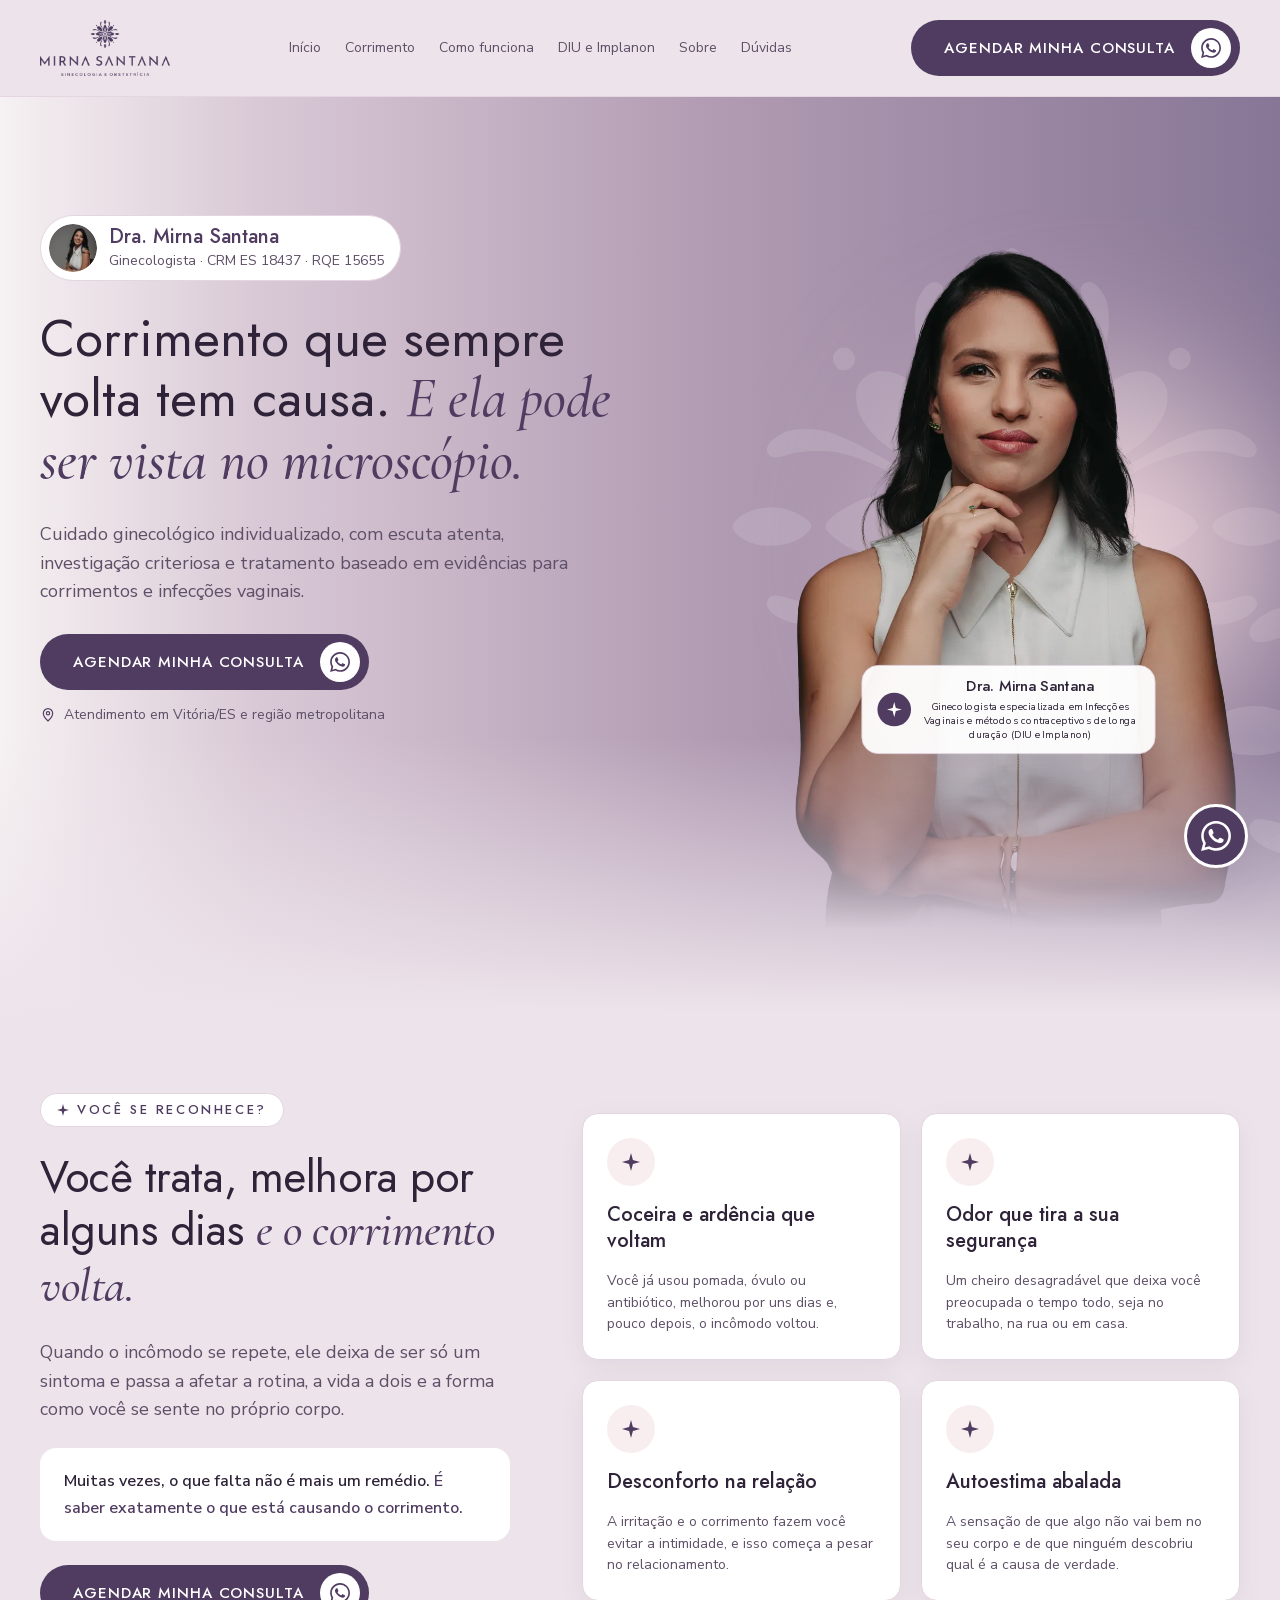
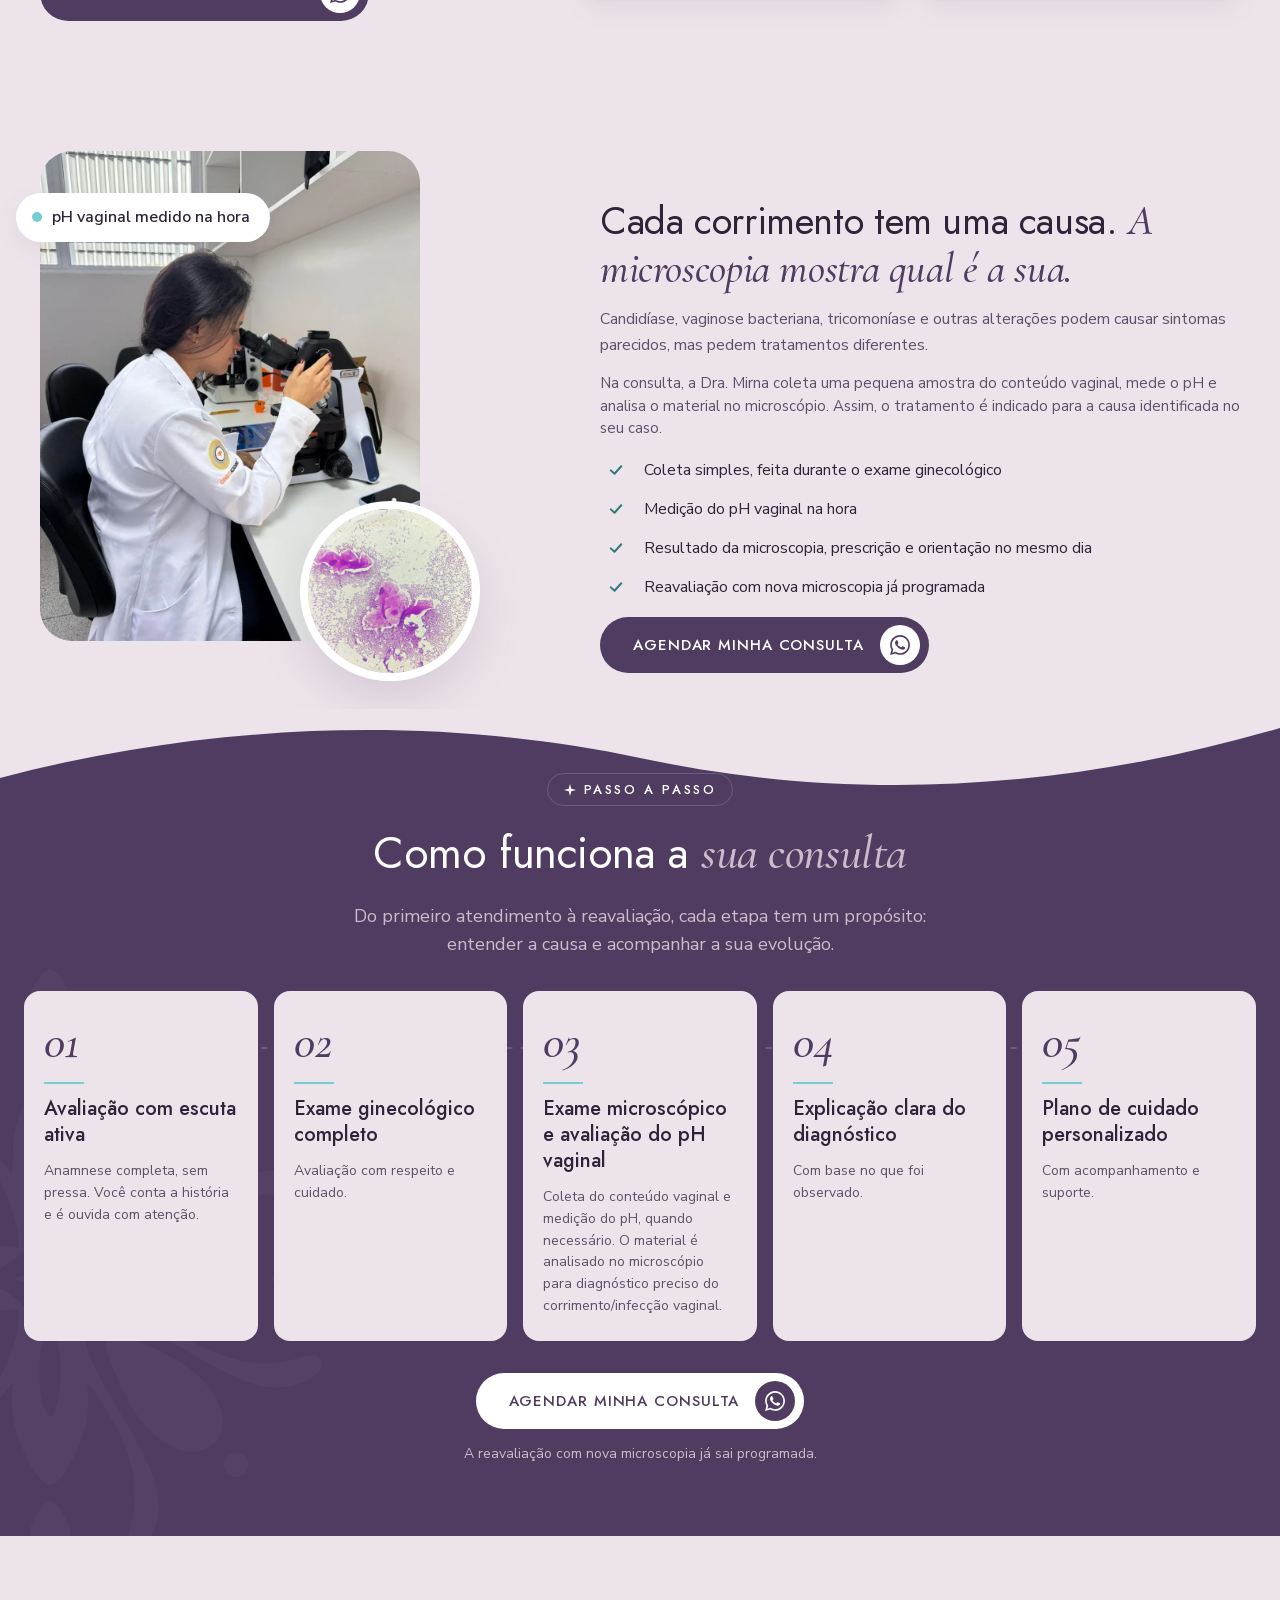
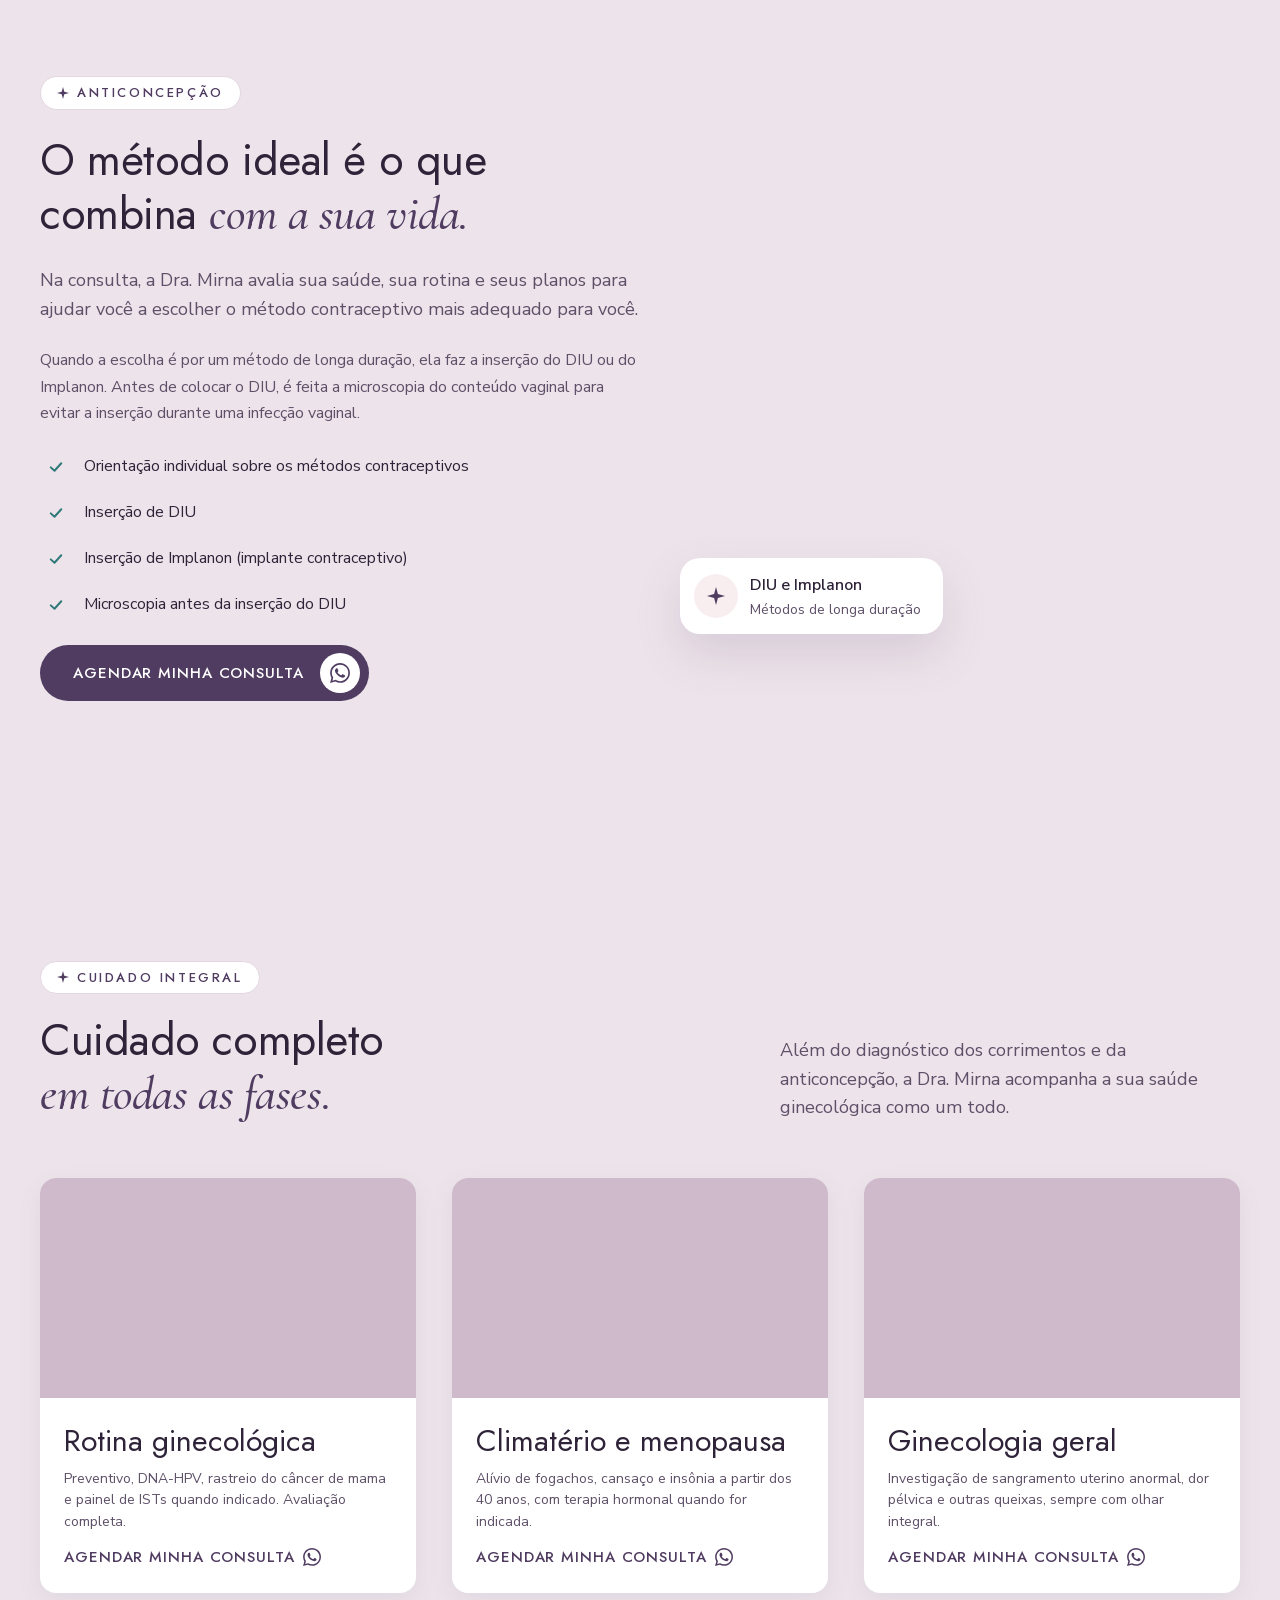
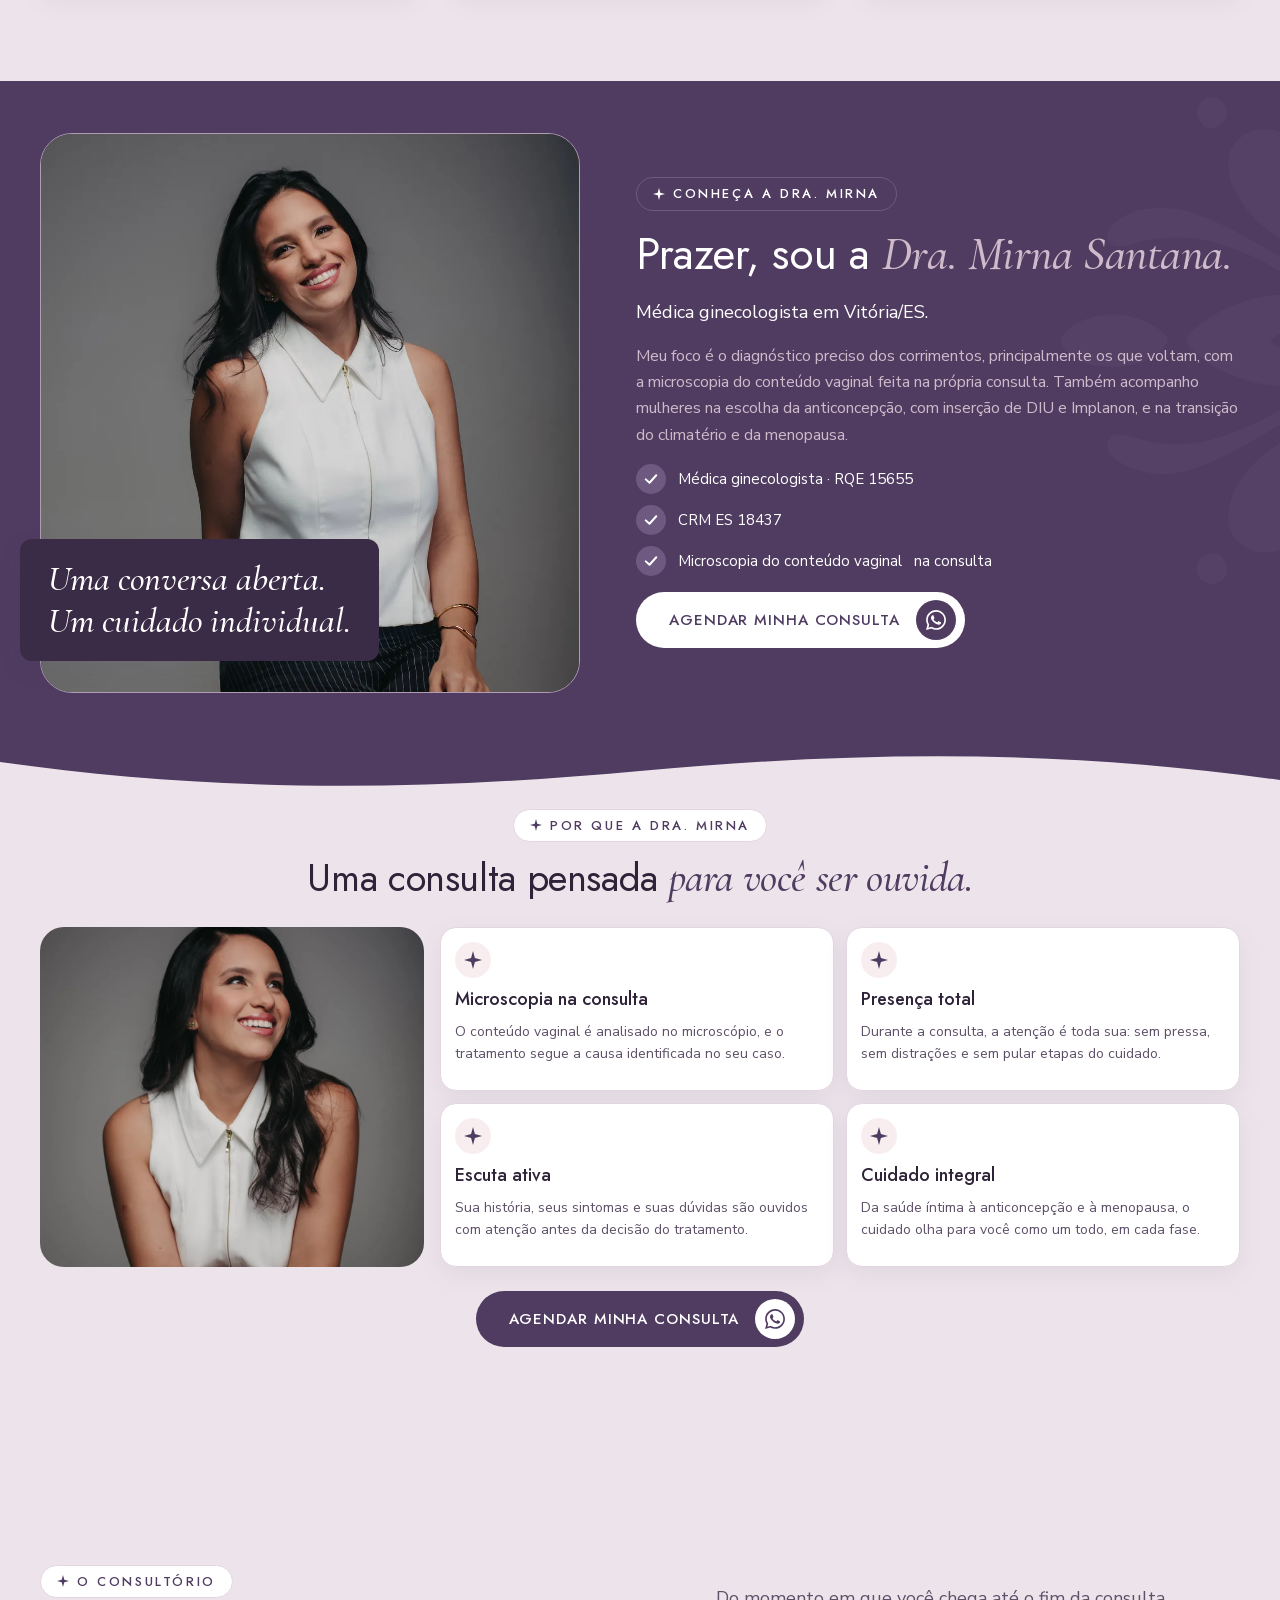
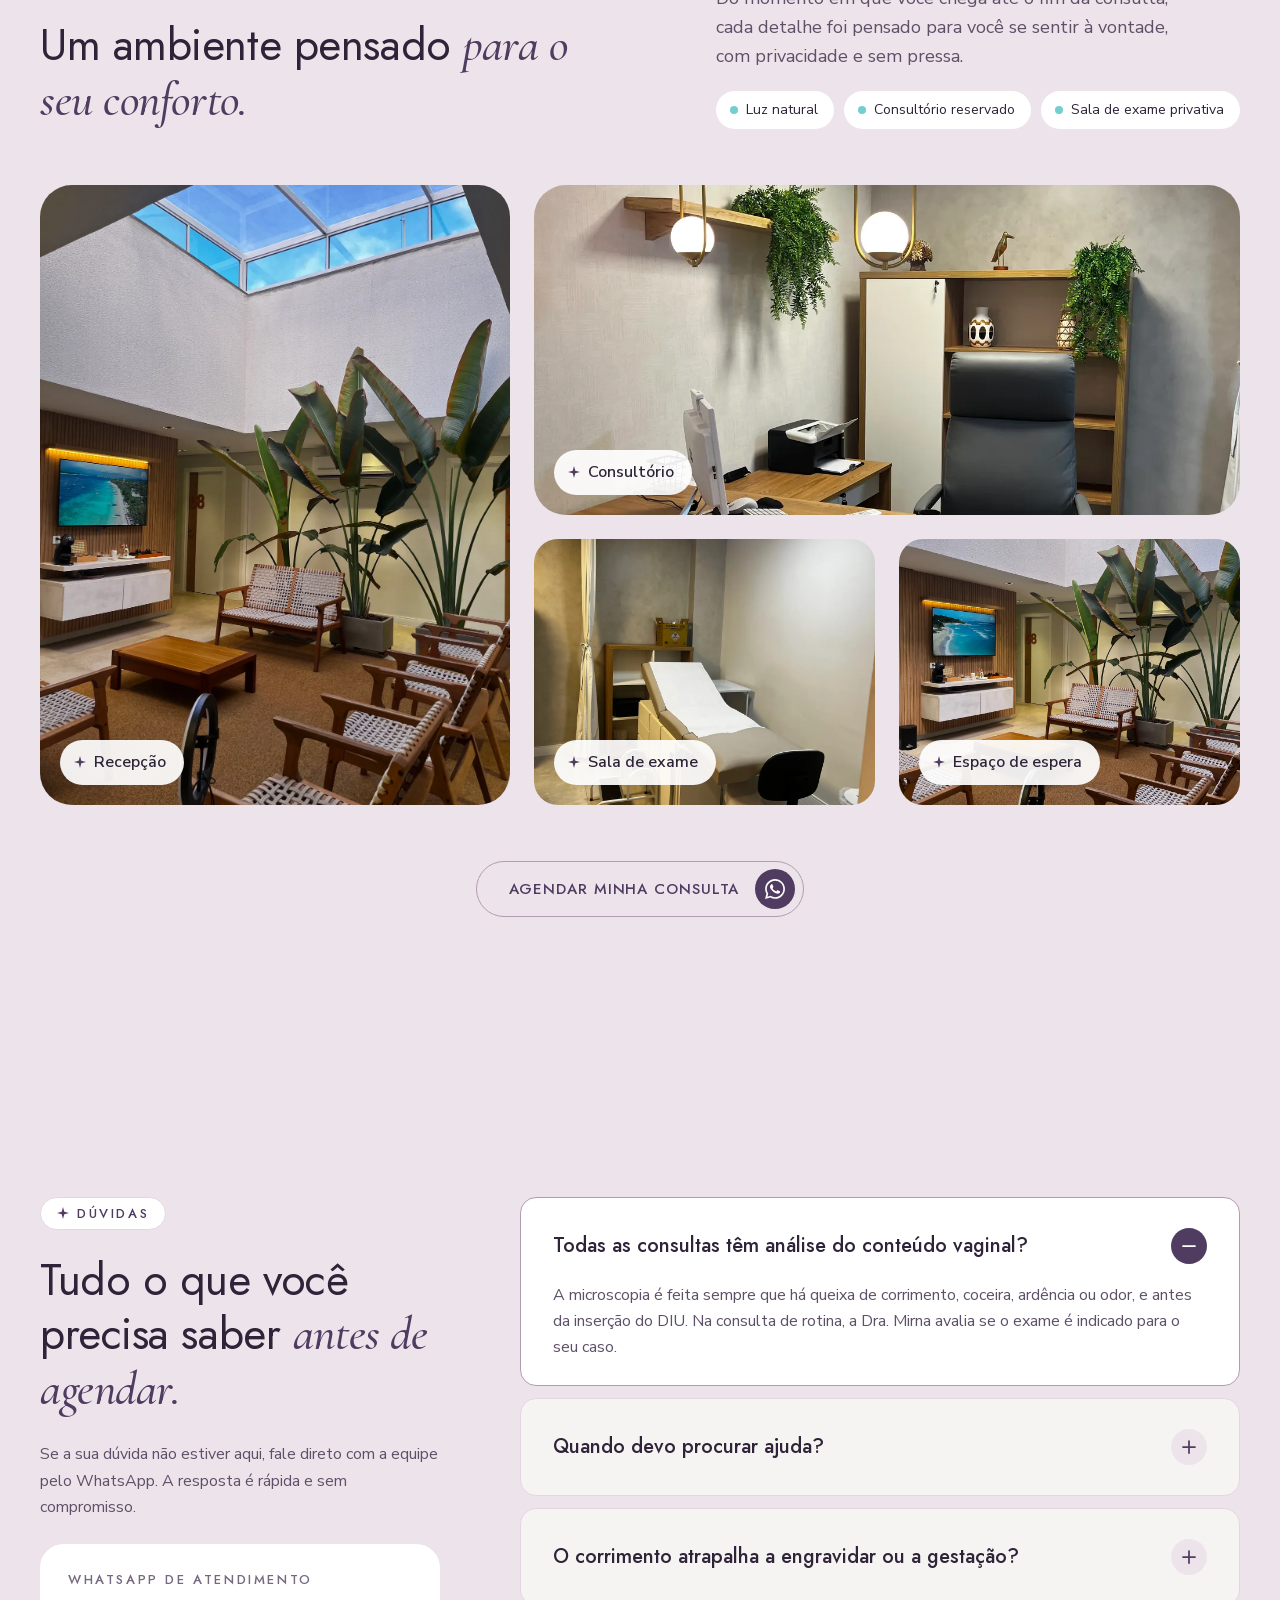
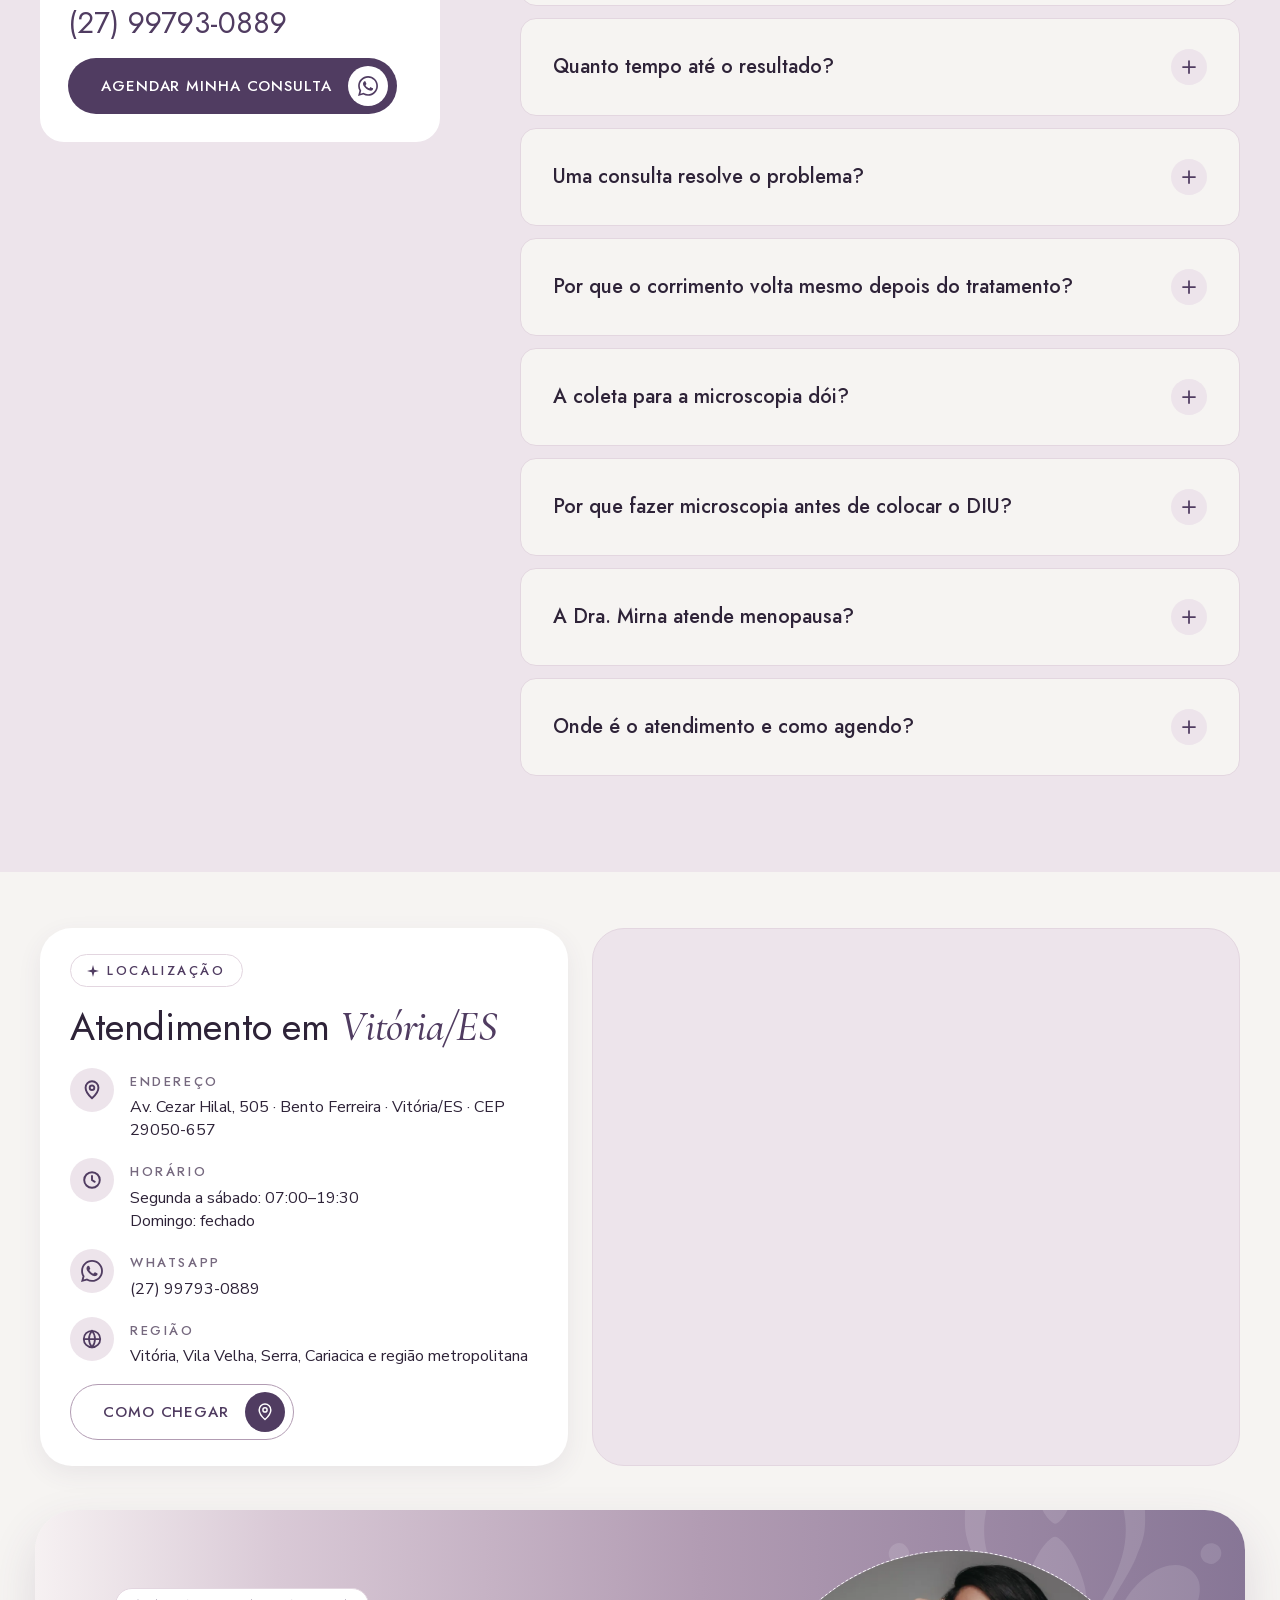
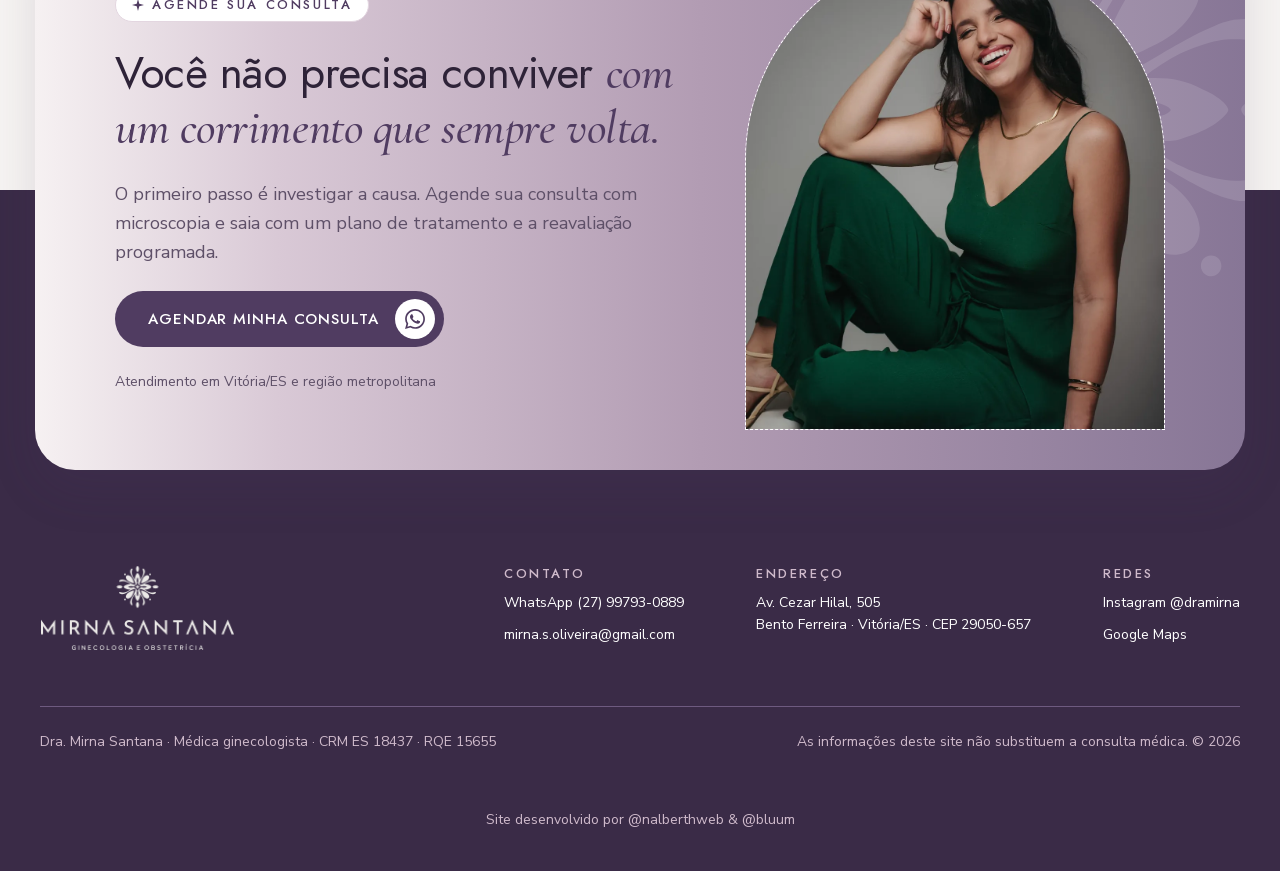
==== commit 54ef5dc2: "Adiciona contexto para IAs" ====
--- a/index.html
+++ b/index.html
@@ -10,6 +10,7 @@
   <!-- End Google Tag Manager -->
   <meta charset="utf-8">
   <meta name="viewport" content="width=device-width, initial-scale=1">
+  <link rel="describedby" type="text/markdown" href="llms.txt">
   <title>Ginecologista em Vitória ES | Dra. Mirna Santana</title>
   <meta name="description" content="Ginecologista em Vitória/ES com microscopia do conteúdo vaginal para corrimento de repetição, DIU, Implanon e menopausa. Agende pelo WhatsApp.">
   <meta property="og:type" content="website">
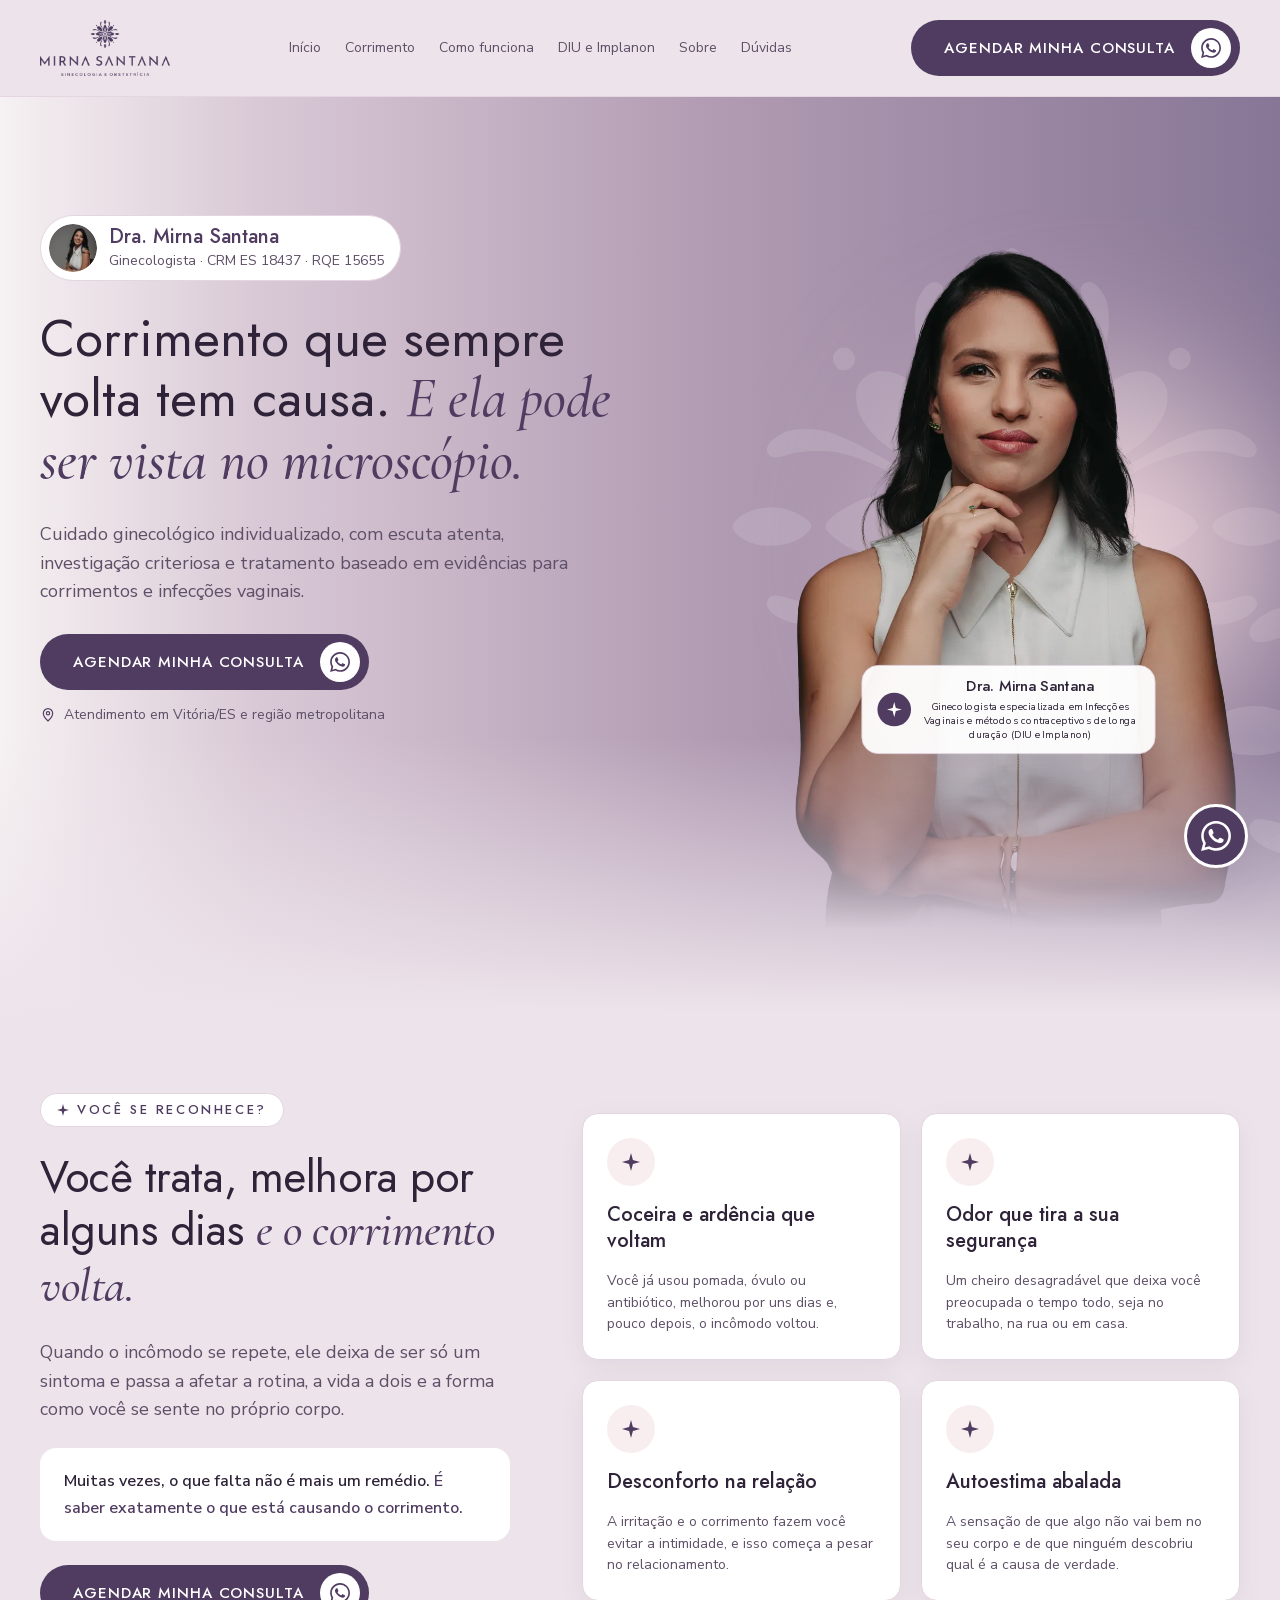
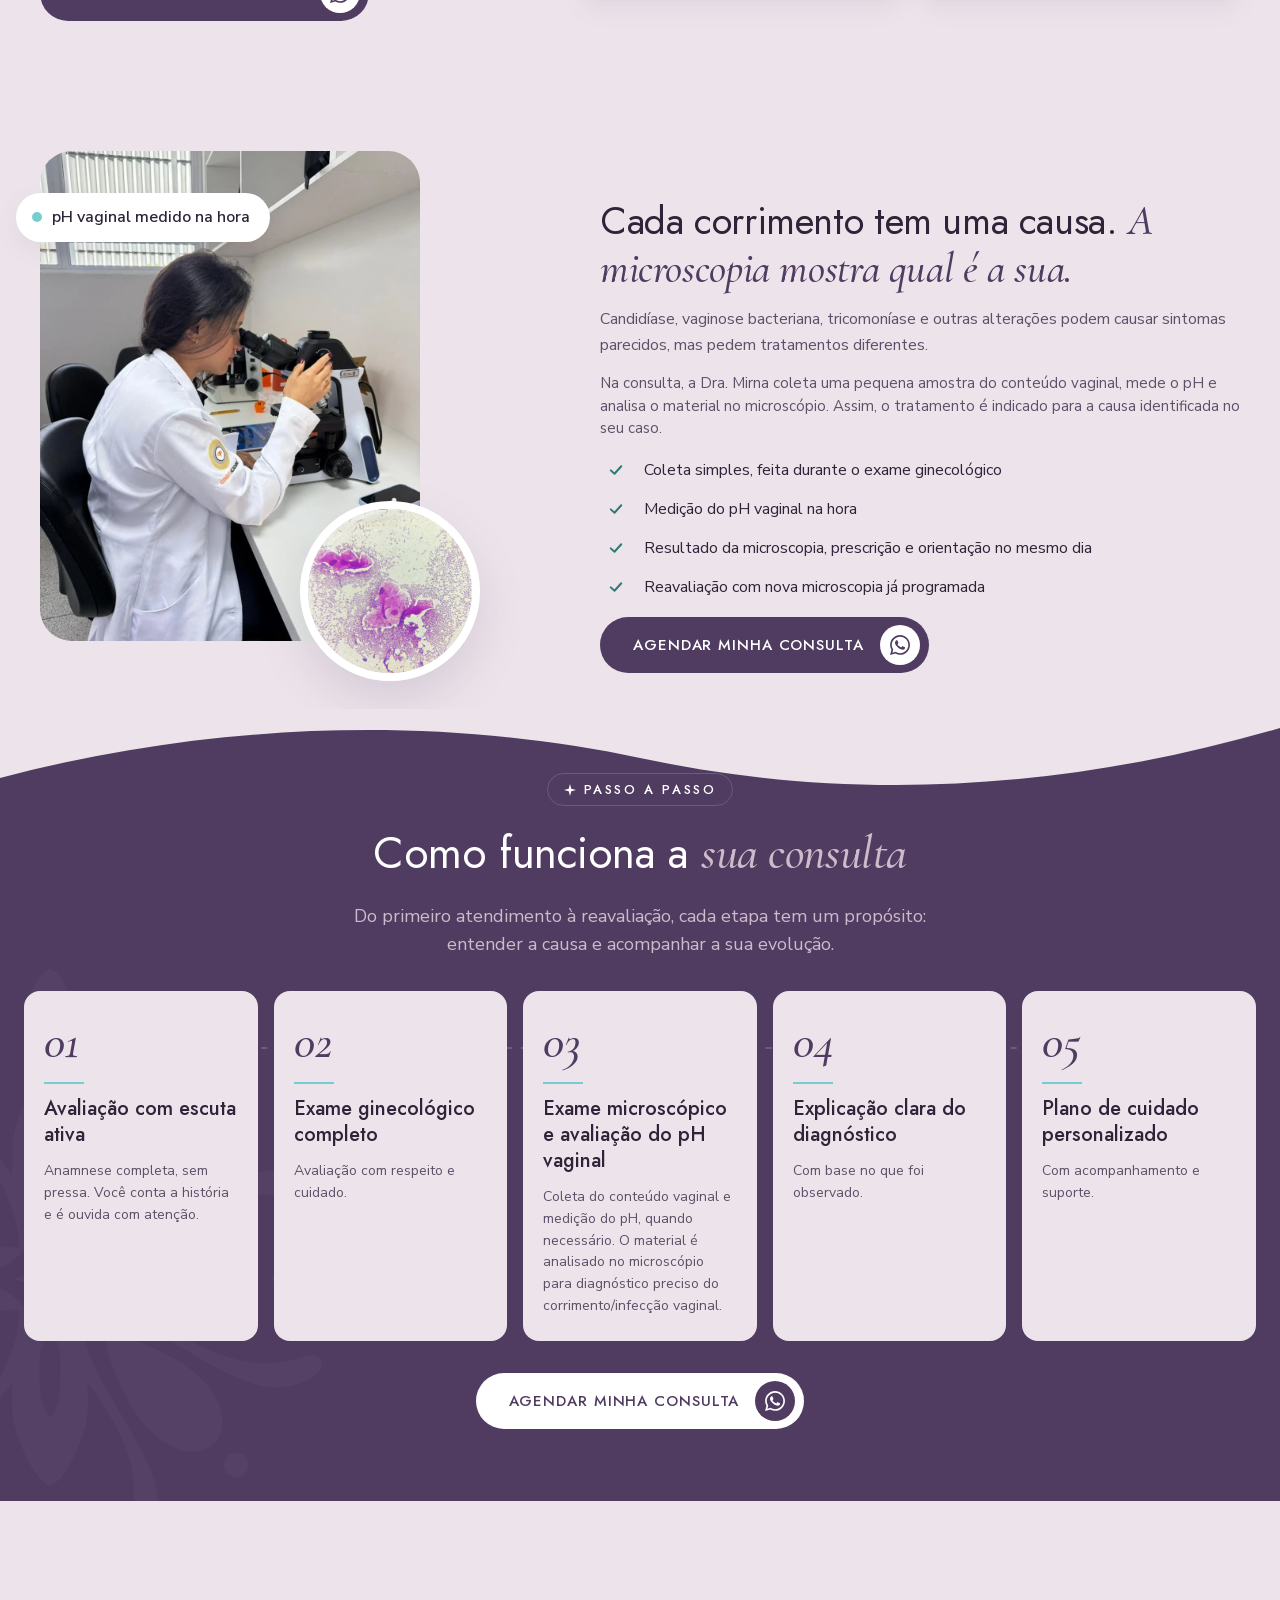
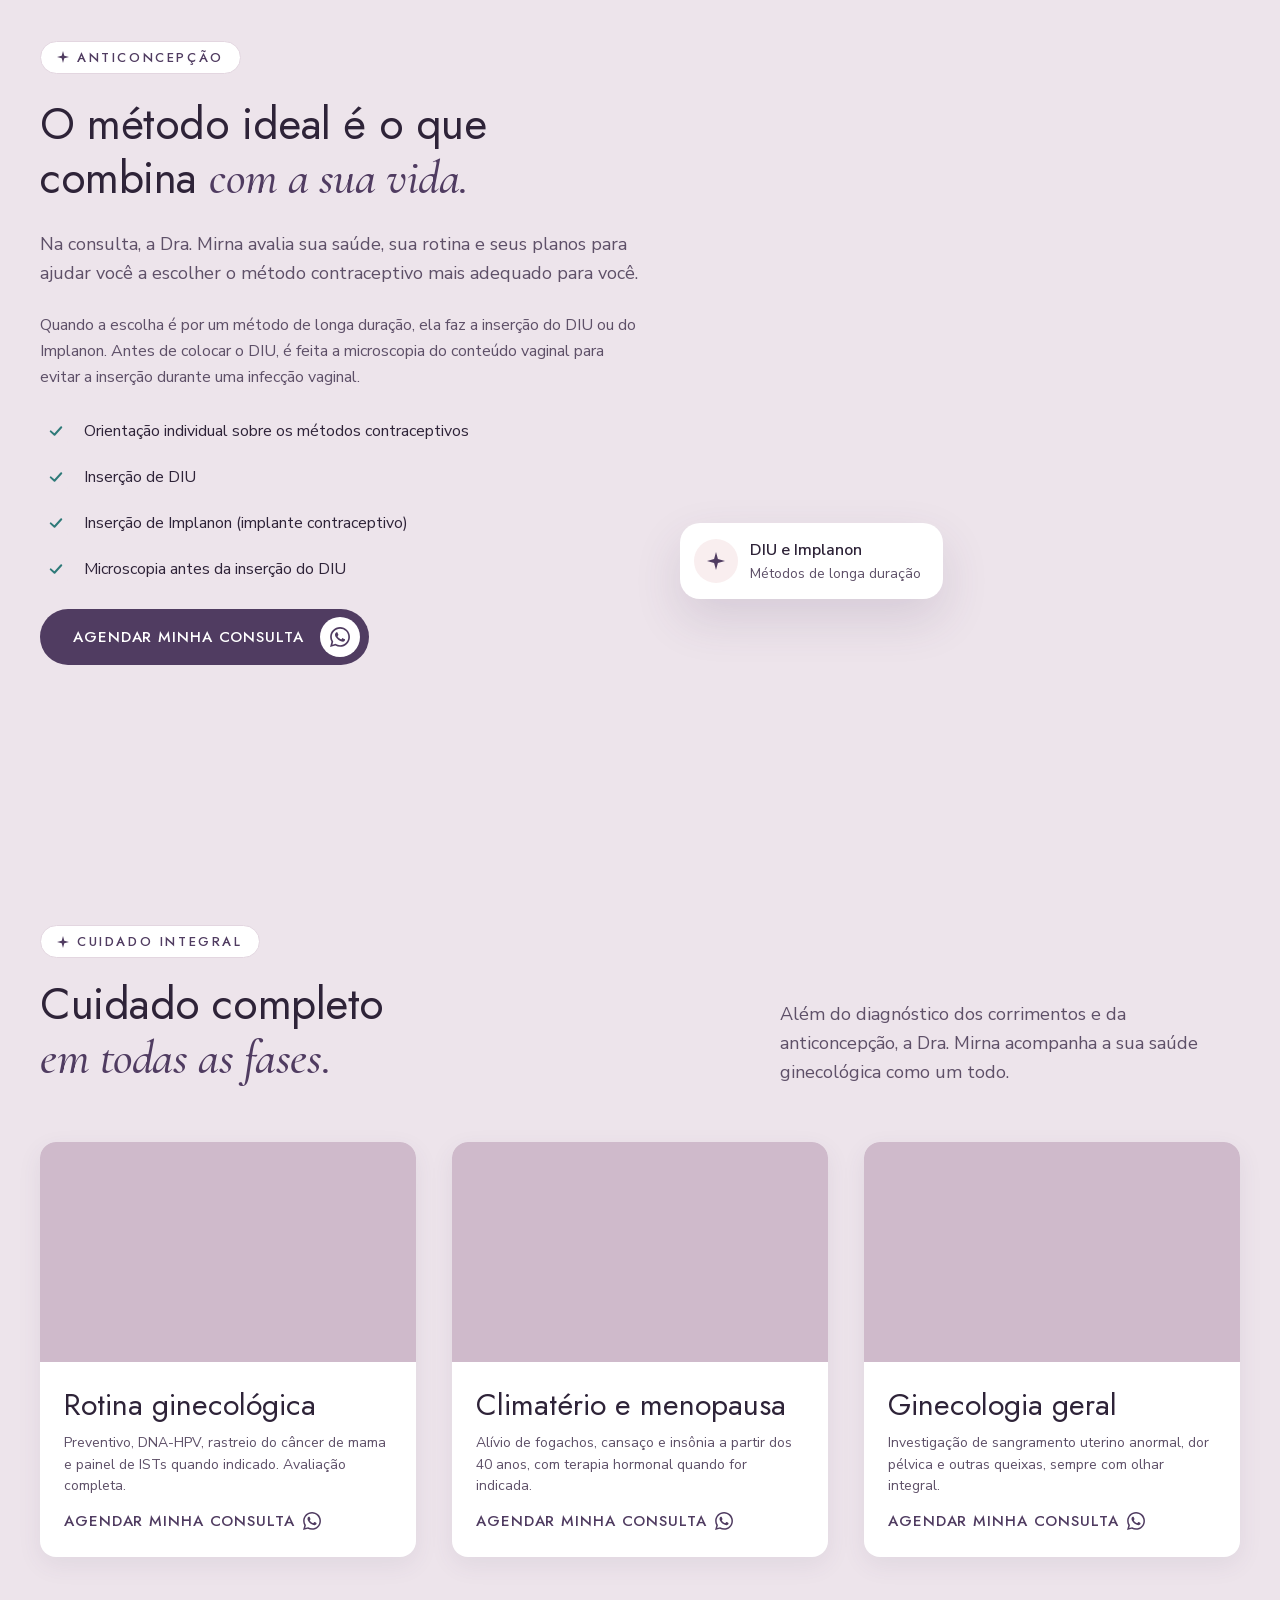
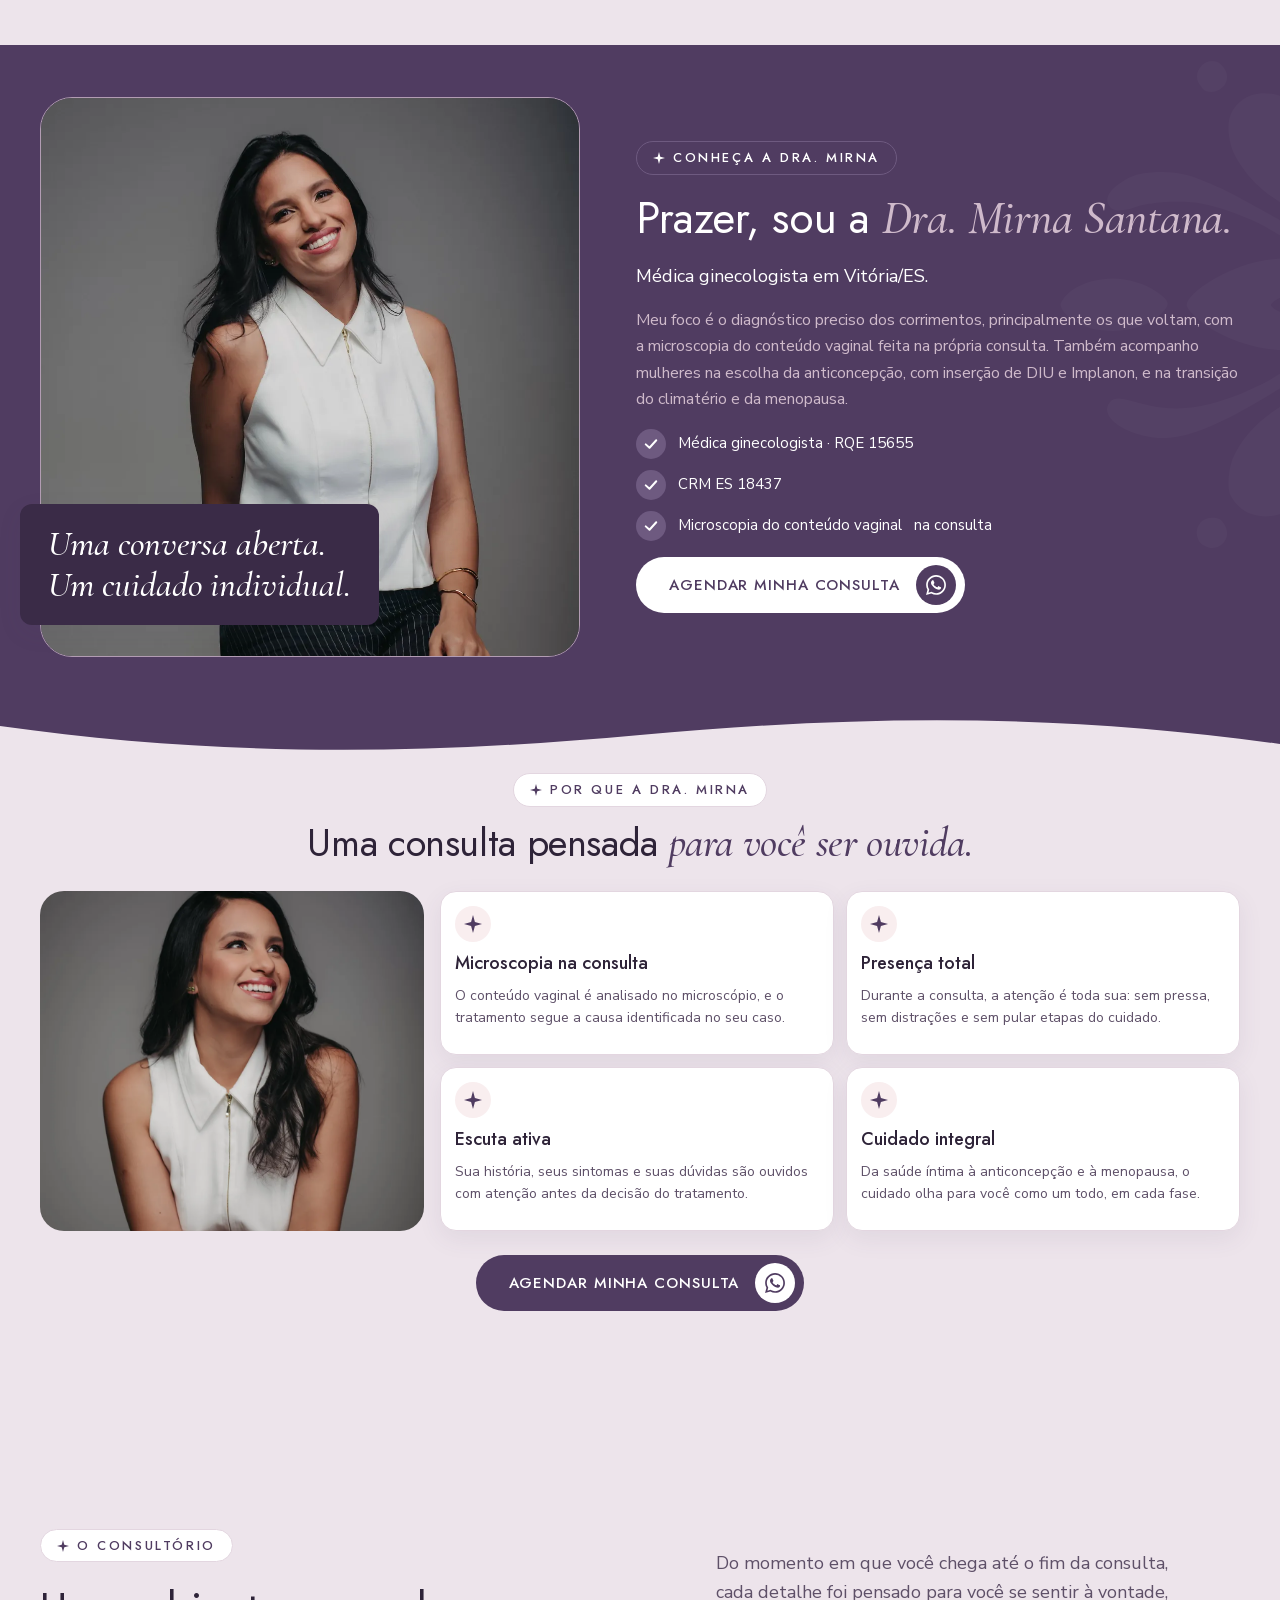
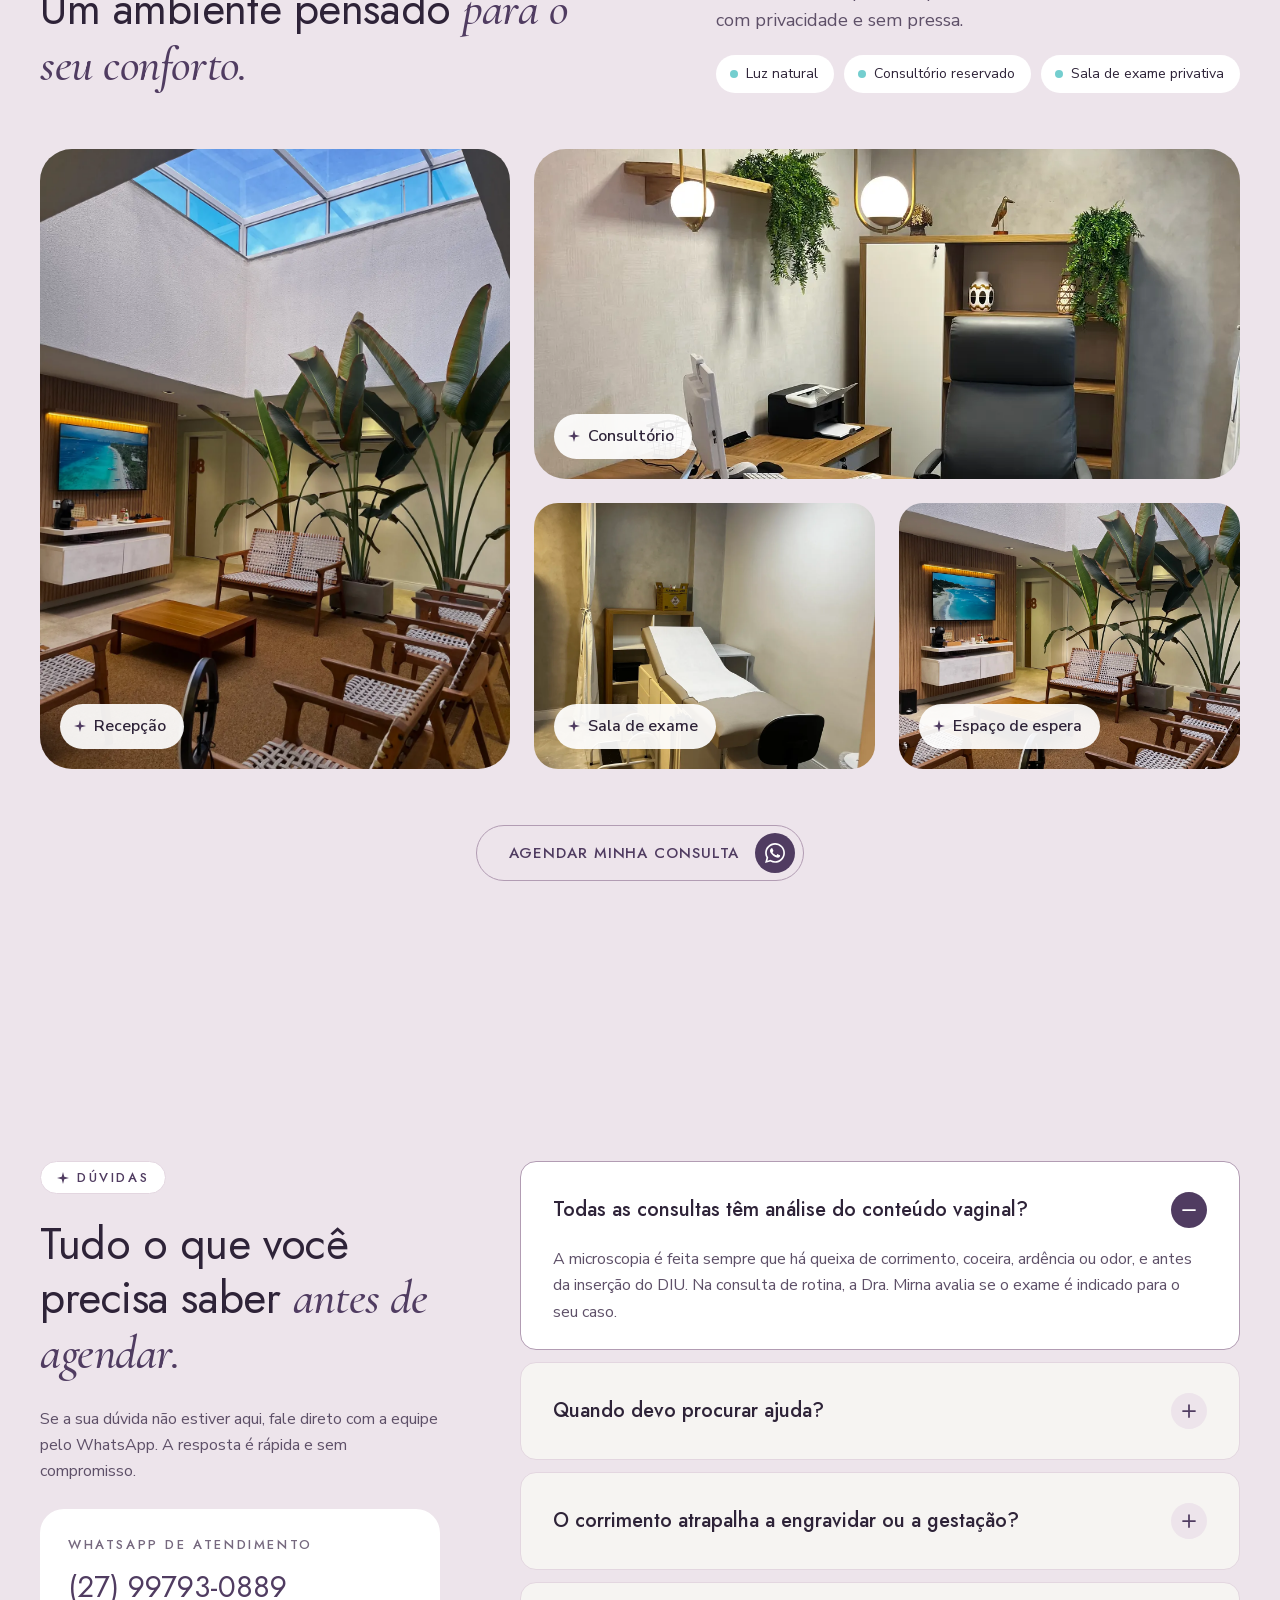
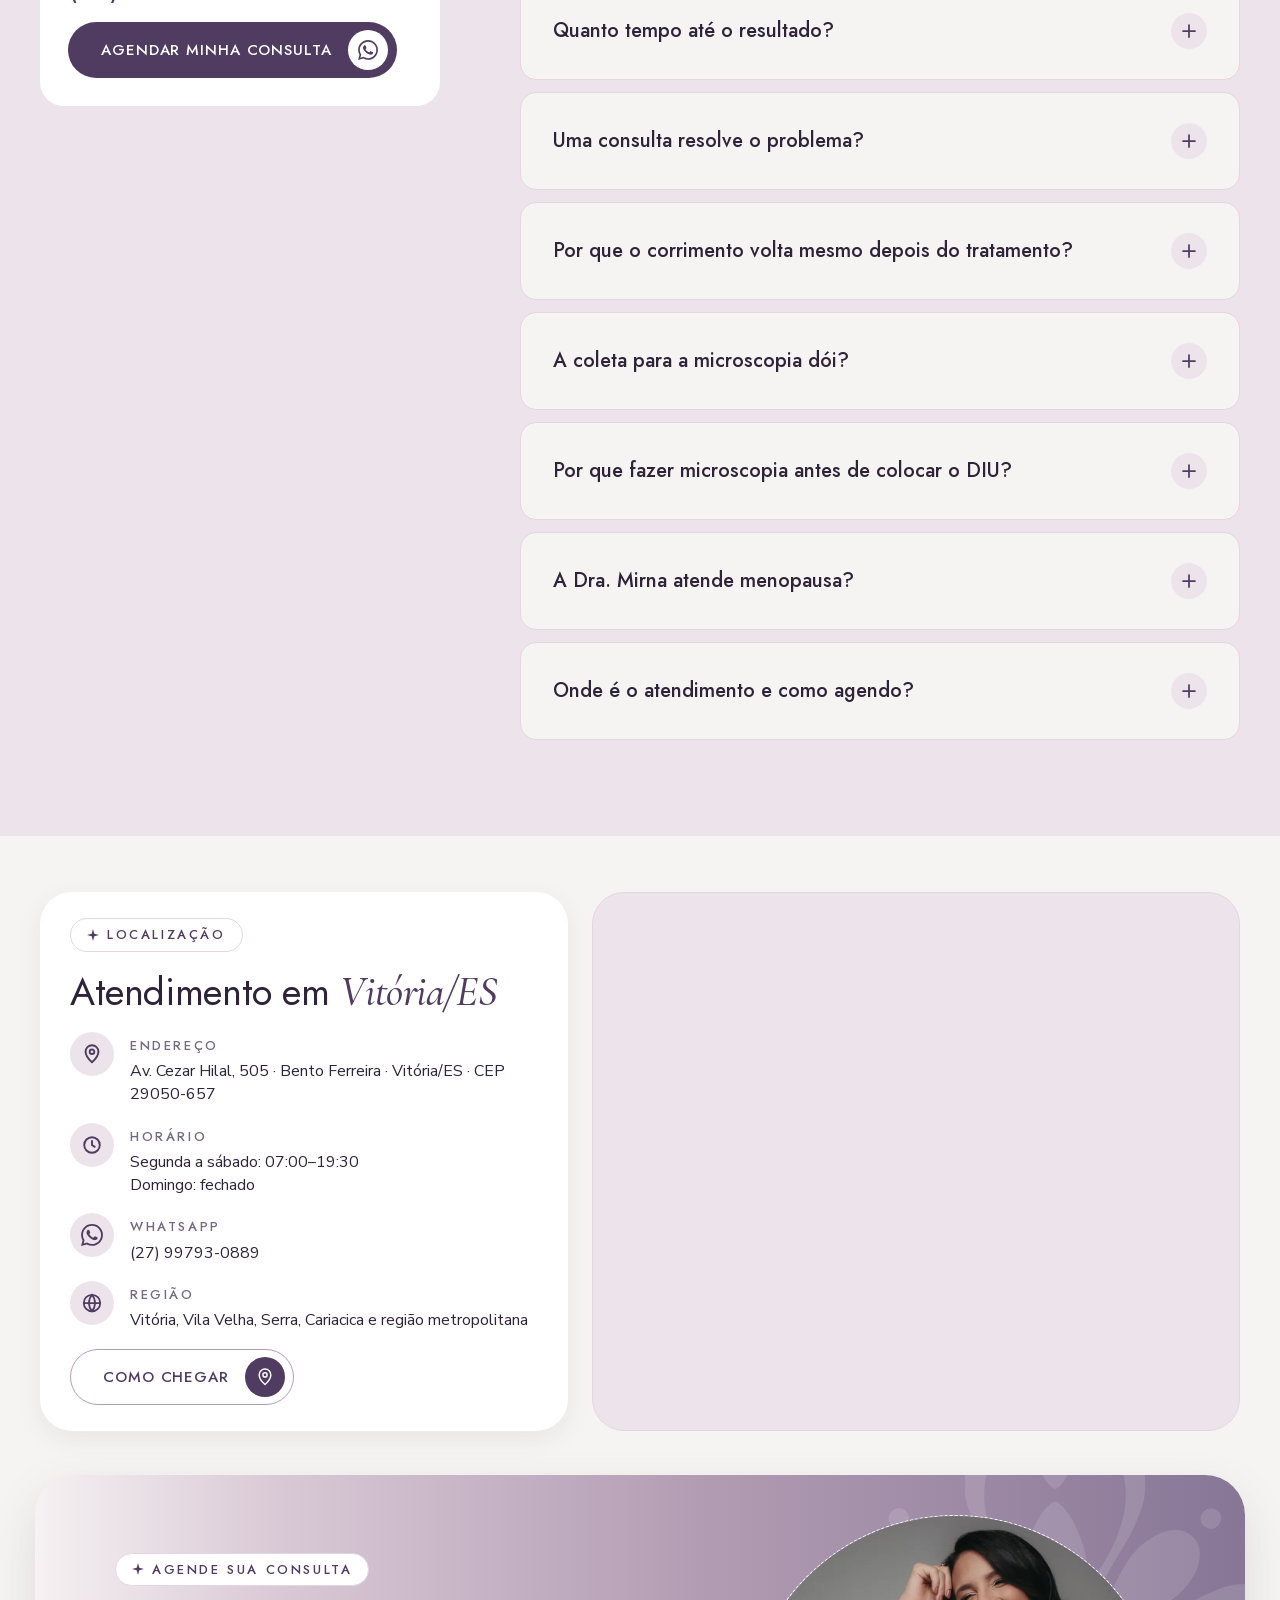
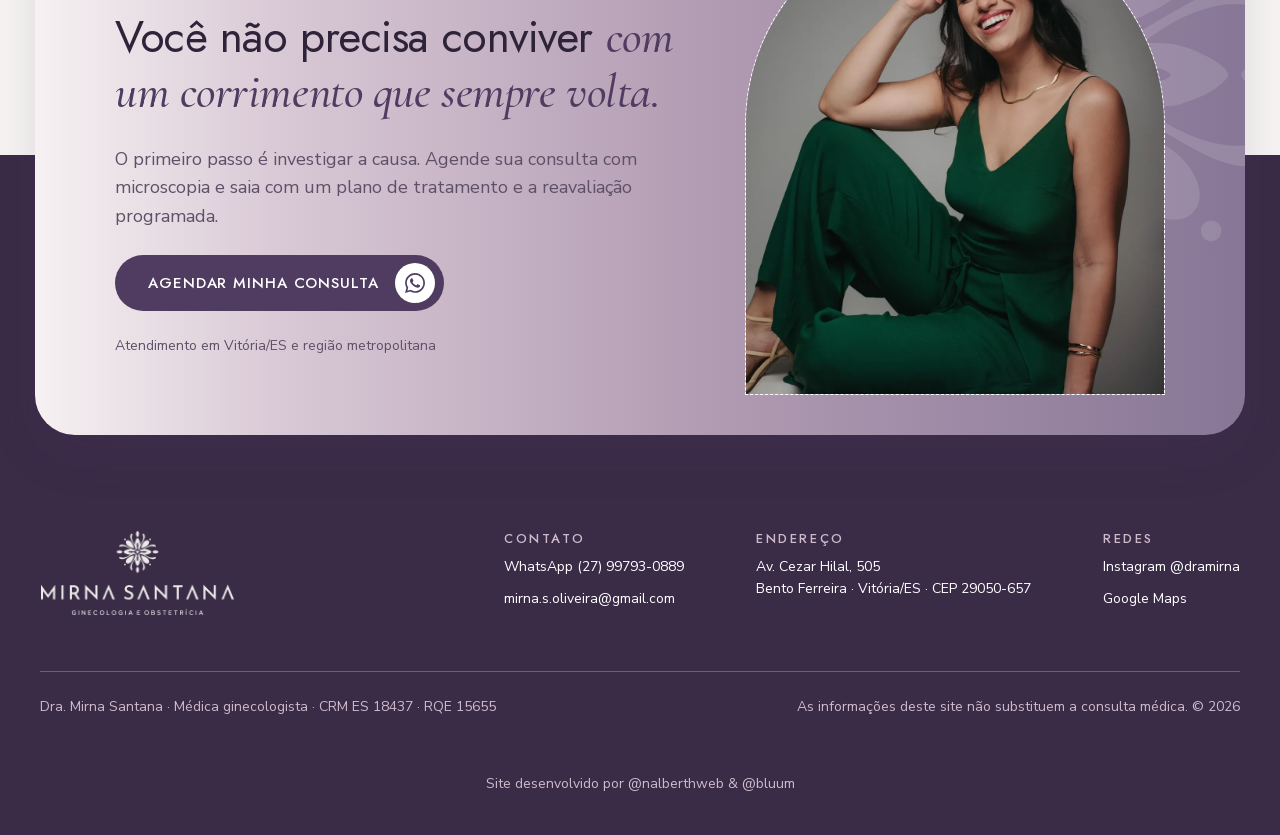
==== commit 6fe97e15: "Remove texto após CTA do passo a passo" ====
--- a/index.html
+++ b/index.html
@@ -257,7 +257,6 @@
         </div>
         <div class="process__actions">
           <a class="btn btn--on-dark" data-wa="como" href="https://wa.me/5527997930889" target="_blank" rel="noopener"><span class="btn__label">Agendar minha consulta</span><span class="btn__icon" aria-hidden="true"><img src="assets/svg/icone-whatsapp-desktop.svg" alt="" width="20" height="20"></span></a>
-          <p><span class="process__mobile">A reavaliação já sai programada.</span><span class="process__desktop">A reavaliação com nova microscopia já sai programada.</span></p>
         </div>
       </div>
     </section>
--- a/assets/css/sections.css
+++ b/assets/css/sections.css
@@ -63,6 +63,11 @@
 .hero__identity-copy > span { font: 400 12px/1.35 var(--font-body); }
 .hero__decoration { display: none; }
 
+@media (max-width: 767px) {
+  .hero__media { margin-top: 32px; }
+  .hero__identity { top: 280px; }
+}
+
 @media (min-width: 768px) and (max-width: 1023px) {
   .hero__inner { min-height: 930px; }
   .hero__content { max-width: 600px; }
@@ -159,9 +164,7 @@
 .process__steps { position: relative; display: grid; gap: 14px; }
 .process__line { display: none; }
 .process__steps .card-etapa { position: relative; z-index: 1; }
-.process__actions { display: flex; flex-direction: column; align-items: flex-start; gap: 12px; }
-.process__actions p { margin: 0; color: var(--color-text-on-inverse-muted); font: 400 14px/1.55 var(--font-body); }
-.process__desktop { display: none; }
+.process__actions { display: flex; flex-direction: column; align-items: flex-start; }
 
 /* DIU e Implanon: nós 20025:689 e 20014:141. */
 .diu { padding-block: 64px; background: var(--color-bg-subtle); }
@@ -255,9 +258,7 @@
   .process__steps { width: min(1400px, calc(100vw - 2 * var(--gutter))); grid-template-columns: repeat(5, minmax(0, 1fr)); gap: 16px; }
   .process__line { position: absolute; z-index: 0; top: 56px; left: 50px; width: calc(100% - 100px); height: 2px; display: block; }
   .process__steps .card-etapa { min-height: 297px; padding: 24px 20px; }
-  .process__actions { align-items: center; gap: 14px; }
-  .process__mobile { display: none; }
-  .process__desktop { display: inline; }
+  .process__actions { align-items: center; }
   .diu { padding-block: 140px; background: var(--color-bg-subtle); }
   .diu__inner { display: grid; grid-template-columns: minmax(0, 1fr) 500px; align-items: center; gap: 96px; }
   .diu__copy { display: flex; flex-direction: column; align-items: flex-start; gap: 24px; }
@@ -633,6 +634,21 @@
 .site-footer__credit { color: var(--color-text-on-inverse-muted); font: 400 14px/1.55 var(--font-body); text-align: center; }
 .site-footer__credit a { color: inherit; text-decoration: none; }
 .site-footer__credit a:hover, .site-footer__credit a:focus-visible { text-decoration: underline; text-underline-offset: 3px; }
+@media (max-width: 1023px) {
+  .faq__contact .btn, .final-cta__card .btn { width: 100%; gap: 8px; padding-inline: 12px 8px; font-size: clamp(13px, 3.6vw, 14px); }
+  .faq__contact .btn__label, .final-cta__card .btn__label { white-space: nowrap; }
+  .faq__contact .btn__icon, .final-cta__card .btn__icon { width: 36px; height: 36px; }
+}
+@media (max-width: 359px) {
+  .faq__contact .btn, .final-cta__card .btn { gap: 4px; padding-inline: 8px 6px; font-size: 12px; letter-spacing: .04em; }
+  .faq__contact .btn__icon, .final-cta__card .btn__icon { width: 32px; height: 32px; }
+}
+@media (max-width: 767px) {
+  .site-footer__top, .site-footer__brand, .site-footer__columns, .site-footer__column { width: 100%; align-items: center; text-align: center; }
+}
+@media (min-width: 1024px) and (max-width: 1279px) {
+  .faq__contact .btn { gap: 8px; padding-inline: 16px 8px; font-size: 13px; }
+}
 @media (min-width: 1024px) {
   .site-footer__inner { gap: 56px; padding-block: 96px 40px; }
   .site-footer__top { flex-direction: row; justify-content: space-between; gap: 72px; }
